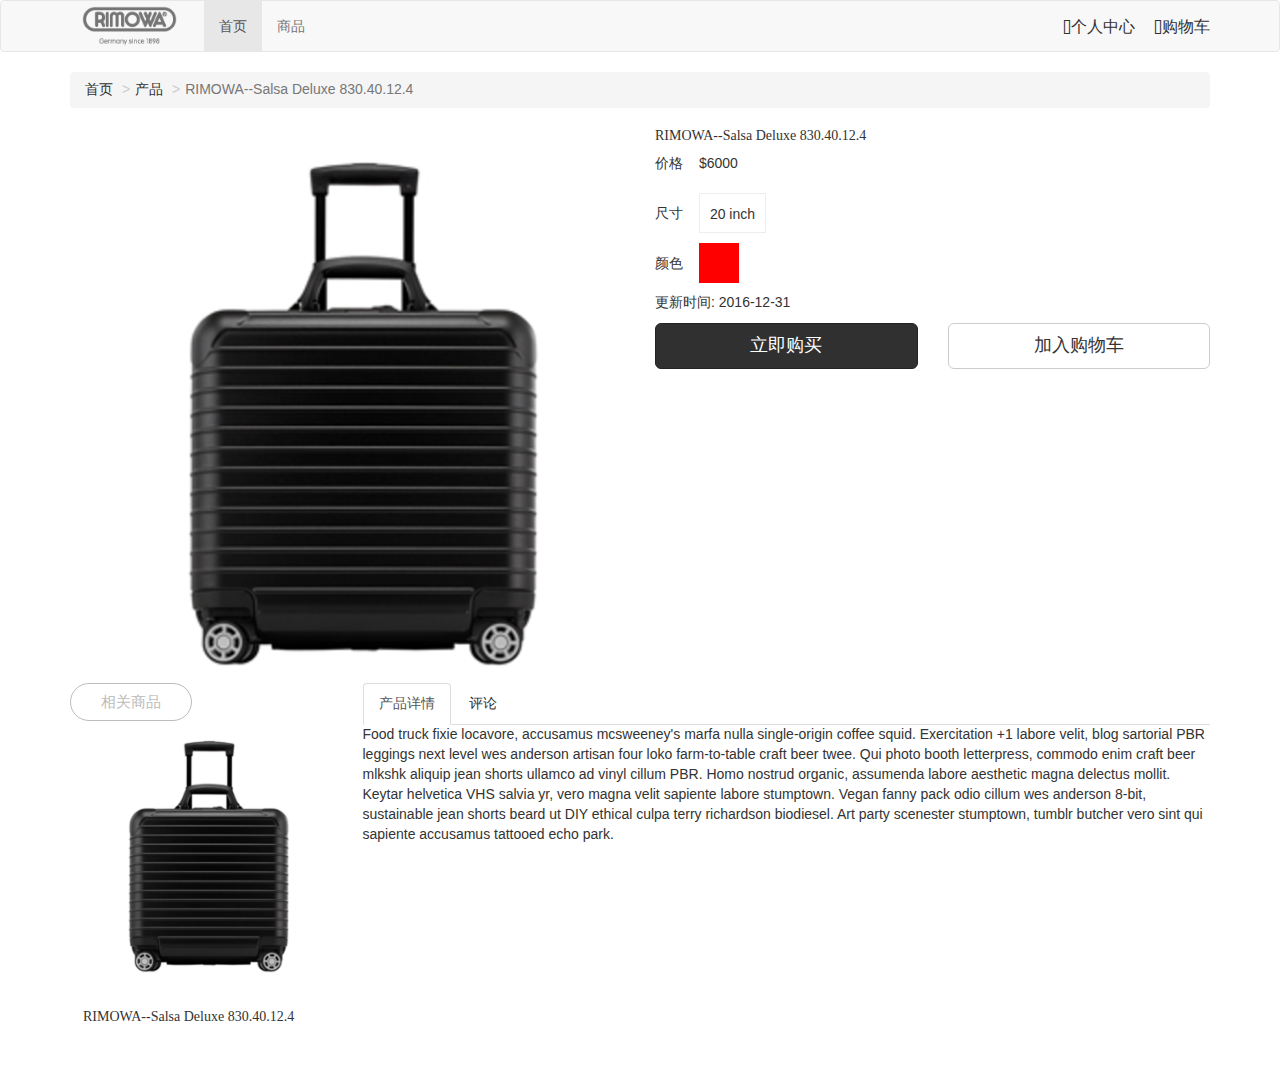
==== detail.html @ 38359c4f "1" ====
<!DOCTYPE html>
<html>
<head>
	<title></title>
	<link rel="stylesheet" type="text/css" href="css/style.css">
	<script src="javascripts/jquery-2.2.3.min.js"></script>
	<script type="text/javascript" src="javascripts/bootstrap.js"></script>
	<meta name="viewport" content="width=device-width, initial-scale=1, maximum-scale=1, user-scalable=no">
	<meta charset="utf-8">	
</head>
<body class="detail">
<nav class="navbar navbar-default" role="navigation">
  <div class="container">
    <!-- Brand and toggle get grouped for better mobile display -->
    <div class="navbar-header">
      <button type="button" class="navbar-toggle collapsed" data-toggle="collapse" data-target="#bs-example-navbar-collapse-1">
        <span class="sr-only">Toggle navigation</span>
        <span class="icon-bar"></span>
        <span class="icon-bar"></span>
        <span class="icon-bar"></span>
      </button>
      	<a class="navbar-brand" href="#">
      		<span class="navbar-brand-logo-box"></span>
		</a>
    </div>

    <!-- Collect the nav links, forms, and other content for toggling -->
    <div class="collapse navbar-collapse" id="bs-example-navbar-collapse-1">
      <ul class="nav navbar-nav">
        <li class="active"><a href="index.html">首页</a></li>
        <li><a href="list.html">商品</a></li>
<!--         <li class="dropdown">
          <a href="#" class="dropdown-toggle" data-toggle="dropdown">Dropdown <span class="caret"></span></a>
          <ul class="dropdown-menu" role="menu">
            <li><a href="#">Action</a></li>
            <li><a href="#">Another action</a></li>
            <li><a href="#">Something else here</a></li>
            <li class="divider"></li>
            <li><a href="#">Separated link</a></li>
            <li class="divider"></li>
            <li><a href="#">One more separated link</a></li>
          </ul>
        </li> -->
      </ul>
<!--       <form class="navbar-form navbar-left" role="search">
        <div class="form-group">
          <input type="text" class="form-control" placeholder="Search">
        </div>
        <button type="submit" class="btn btn-default">Submit</button>
      </form> -->
      <div  class="navbar-right">
		<a><span class="glyphicon glyphicon-user"></span><span>个人中心</span></a>  
		<a><span class="glyphicon glyphicon-shopping-cart"></span><span>购物车</span></a>    	
      </div>
    </div><!-- /.navbar-collapse -->
  </div><!-- /.container-fluid -->
</nav>

<!-- main  -->
<div class="container">
	<ol class="breadcrumb">
	  <li><a href="#">首页</a></li>
	  <li><a href="#">产品</a></li>
	  <li class="active">RIMOWA--Salsa Deluxe 830.40.12.4</li>
	</ol>

	<div class="row">
		<div class="col-md-6">
			<div class="image-group">
				<img src="images/detail_1.jpg">	
			</div>
		</div>
		<div class="col-md-6 detail-cont">
			<div>
				<h2 class="pro-name">RIMOWA--Salsa Deluxe 830.40.12.4</h2>
				<div >
					<ul>
						<li class="attr attr-price">
							<span>价格</span>
							<span>$6000</span>
						</li>
						<li class=" attr attr-size"><span>尺寸</span>
							<span>20 inch</span>
<!-- 							<ul>
								<li><span>20 inch</span></li>
							</ul> -->
						</li>
						<li class="attr attr-color"><span>颜色</span>
							<span class="red"></span>
<!-- 							<ul>
								<li class="attr-color-red"><span></span></li>
							</ul> -->
						</li>
					</ul>
					<p>更新时间: 2016-12-31</p>
					<div class="row">
						<div class="col-md-6">
							<button class="btn btn-primary btn-block btn-lg">立即购买</button>
						</div>

						<div class="col-md-6">
							<button class="btn btn-default  btn-block btn-lg ">加入购物车</button>
						</div>
						
						
					</div>
				</div>
			</div>
			<!-- related products list -->
<!-- 			<h2>相关商品</h2>
			<div class="related-pro row">
				<div class="col-md-4">
					<div class="thumbnail">
						<img src="images/pro.png">
						<div class="caption">
							<h3>RIMOWA--Salsa Deluxe 830.40.12.4</h3>	
						</div>
					</div>					
				</div>
				<div class="col-md-4">
					<div class="thumbnail">
						<img src="images/pro.png">
						<div class="caption">
							<h3>RIMOWA--Salsa Deluxe 830.40.12.4</h3>	
						</div>
					</div>					
				</div>
				<div class="col-md-4">
					<div class="thumbnail">
						<img src="images/pro.png">
						<div class="caption">
							<h3>RIMOWA--Salsa Deluxe 830.40.12.4</h3>	
						</div>
					</div>					
				</div>								
			</div> -->
		</div>
	</div>

	<!-- product description -->
	<div class="row">
		<div class="col-md-3 related-pro">
			<h2 class="title">相关商品</h2>
			<ul>
				<li>
					<div class="thumbnail">
						<img src="images/pro.png">
						<div class="caption">
							<h3>RIMOWA--Salsa Deluxe 830.40.12.4</h3>	
						</div>
					</div>					
				</li>
			</ul>
		</div>
		<div class="col-md-9">
<div class="bs-example bs-example-tabs">
    <ul id="myTab" class="nav nav-tabs" role="tablist">
      <li role="presentation" class="active"><a href="#home" id="home-tab" role="tab" data-toggle="tab" aria-controls="home" aria-expanded="false">产品详情</a></li>
      <li role="presentation" ><a href="#profile" role="tab" id="profile-tab" data-toggle="tab" aria-controls="profile" aria-expanded="true">评论</a></li>
    </ul>
    <div id="myTabContent" class="tab-content">
      <div role="tabpanel" class="tab-pane fade" id="home" aria-labelledby="home-tab">
        <p>Raw denim you probably haven't heard of them jean shorts Austin. Nesciunt tofu stumptown aliqua, retro synth master cleanse. Mustache cliche tempor, williamsburg carles vegan helvetica. Reprehenderit butcher retro keffiyeh dreamcatcher synth. Cosby sweater eu banh mi, qui irure terry richardson ex squid. Aliquip placeat salvia cillum iphone. Seitan aliquip quis cardigan american apparel, butcher voluptate nisi qui.</p>
      </div>
      <div role="tabpanel" class="tab-pane fade active in" id="profile" aria-labelledby="profile-tab">
        <p>Food truck fixie locavore, accusamus mcsweeney's marfa nulla single-origin coffee squid. Exercitation +1 labore velit, blog sartorial PBR leggings next level wes anderson artisan four loko farm-to-table craft beer twee. Qui photo booth letterpress, commodo enim craft beer mlkshk aliquip jean shorts ullamco ad vinyl cillum PBR. Homo nostrud organic, assumenda labore aesthetic magna delectus mollit. Keytar helvetica VHS salvia yr, vero magna velit sapiente labore stumptown. Vegan fanny pack odio cillum wes anderson 8-bit, sustainable jean shorts beard ut DIY ethical culpa terry richardson biodiesel. Art party scenester stumptown, tumblr butcher vero sint qui sapiente accusamus tattooed echo park.</p>
      </div>
      <div role="tabpanel" class="tab-pane fade" id="dropdown1" aria-labelledby="dropdown1-tab">
        <p>Etsy mixtape wayfarers, ethical wes anderson tofu before they sold out mcsweeney's organic lomo retro fanny pack lo-fi farm-to-table readymade. Messenger bag gentrify pitchfork tattooed craft beer, iphone skateboard locavore carles etsy salvia banksy hoodie helvetica. DIY synth PBR banksy irony. Leggings gentrify squid 8-bit cred pitchfork. Williamsburg banh mi whatever gluten-free, carles pitchfork biodiesel fixie etsy retro mlkshk vice blog. Scenester cred you probably haven't heard of them, vinyl craft beer blog stumptown. Pitchfork sustainable tofu synth chambray yr.</p>
      </div>
    </div>
  </div>			
		</div>
	</div>
</div>


</body>
</html>
---- css/style.css ----
﻿.navbar a{font-size:14px}.navbar a.navbar-brand{padding:0 15px;position:relative}.navbar a.navbar-brand .navbar-brand-logo-box{background:url(../images/rimowa-logo.png) no-repeat center center;display:block;width:119px;height:50px;background-size:80%}.navbar .navbar-right{height:50px;position:relative}.navbar .navbar-right a{display:inline-block;line-height:50px;margin-left:15px}.navbar .navbar-right span{font-size:16px;vertical-align:middle}.footer{border-top:1px solid #f6f6f6;padding:15px 0}.footer .container .col-md-4 img{margin-bottom:10px}.footer .container .col-md-4 p{margin-bottom:0px;color:#bcbcbc;font-size:12px}.footer .container .col-md-4:nth-child(2){text-align:center}.footer .container .col-md-4:last-child{text-align:right}.footer .container .col-md-4:last-child p{margin-bottom:5px}.list .main-cont .thumbnail .caption a{color:#bcbcbc}.left-side .sub-cat-list{border-right:1px solid #eee;margin:0;padding:0;list-style:none}.left-side .sub-cat-list h2{font-size:14px;color:#303030}.left-side .sub-cat-list a{font-size:12px;color:#bcbcbc}.left-side .sub-cat-list li ul{list-style:none;padding:0 0 0 20px;margin:0}.left-side .sub-cat-list li ul li{padding:5px 0;font-family:'century gothic'}.detail .detail-cont .pro-name{margin:0;font-size:14px;font-family:'century gothic'}.detail .detail-cont ul{list-style:none;margin:0;padding:0}.detail .detail-cont ul .attr{margin-bottom:10px}.detail .detail-cont ul .attr ul{list-style:none;padding:0;margin:0}.detail .detail-cont ul .attr ul li{display:inline-block;width:40px}.detail .detail-cont ul .attr ul li span{display:inline-block;width:40px;height:40px;box-sizing:border-box;border:1px solid #eee}.detail .detail-cont ul .attr ul li.attr-color-red span{background:red}.detail .detail-cont ul .attr ul li.attr-color-black span{background:black}.detail .detail-cont ul .attr span{display:inline-block;height:40px;line-height:40px;vertical-align:middle}.detail .detail-cont ul .attr span:nth-child(2){height:40px;line-height:40px}.detail .detail-cont ul .attr.attr-color span{width:40px}.detail .detail-cont ul .attr.attr-color .red{background:red}.detail .detail-cont ul .attr.attr-color li{height:40px}.detail .detail-cont ul .attr.attr-size span{width:40px}.detail .detail-cont ul .attr.attr-size span:nth-child(2){border:1px solid #eee;width:auto;padding:0 10px}.detail .detail-cont ul .attr.attr-price span:first-child{width:40px}.detail .image-group img{width:100%}.detail .related-pro ul{list-style:none;margin:0;padding:0}.title{margin:0;display:inline-block;border:1px solid #bcbcbc;border-radius:50px;font-size:15px;padding:10px 30px;color:#bcbcbc}.thumbnail .caption{color:#bcbcbc}.thumbnail .caption h3{font-family:'century gothic';font-size:14px;text-overflow:ellipsis;overflow:hidden;white-space:nowrap;font-weight:200}/*! normalize.css v3.0.2 | MIT License | git.io/normalize */html{font-family:sans-serif;-ms-text-size-adjust:100%;-webkit-text-size-adjust:100%}body{margin:0}article,aside,details,figcaption,figure,footer,header,hgroup,main,menu,nav,section,summary{display:block}audio,canvas,progress,video{display:inline-block;vertical-align:baseline}audio:not([controls]){display:none;height:0}[hidden],template{display:none}a{background-color:transparent}a:active,a:hover{outline:0}abbr[title]{border-bottom:1px dotted}b,strong{font-weight:bold}dfn{font-style:italic}h1{font-size:2em;margin:0.67em 0}mark{background:#ff0;color:#000}small{font-size:80%}sub,sup{font-size:75%;line-height:0;position:relative;vertical-align:baseline}sup{top:-0.5em}sub{bottom:-0.25em}img{border:0}svg:not(:root){overflow:hidden}figure{margin:1em 40px}hr{-moz-box-sizing:content-box;box-sizing:content-box;height:0}pre{overflow:auto}code,kbd,pre,samp{font-family:monospace, monospace;font-size:1em}button,input,optgroup,select,textarea{color:inherit;font:inherit;margin:0}button{overflow:visible}button,select{text-transform:none}button,html input[type="button"],input[type="reset"],input[type="submit"]{-webkit-appearance:button;cursor:pointer}button[disabled],html input[disabled]{cursor:default}button::-moz-focus-inner,input::-moz-focus-inner{border:0;padding:0}input{line-height:normal}input[type="checkbox"],input[type="radio"]{box-sizing:border-box;padding:0}input[type="number"]::-webkit-inner-spin-button,input[type="number"]::-webkit-outer-spin-button{height:auto}input[type="search"]{-webkit-appearance:textfield;-moz-box-sizing:content-box;-webkit-box-sizing:content-box;box-sizing:content-box}input[type="search"]::-webkit-search-cancel-button,input[type="search"]::-webkit-search-decoration{-webkit-appearance:none}fieldset{border:1px solid #c0c0c0;margin:0 2px;padding:0.35em 0.625em 0.75em}legend{border:0;padding:0}textarea{overflow:auto}optgroup{font-weight:bold}table{border-collapse:collapse;border-spacing:0}td,th{padding:0}/*! Source: https://github.com/h5bp/html5-boilerplate/blob/master/src/css/main.css */@media print{*,*:before,*:after{background:transparent !important;color:#000 !important;box-shadow:none !important;text-shadow:none !important}a,a:visited{text-decoration:underline}a[href]:after{content:" (" attr(href) ")"}abbr[title]:after{content:" (" attr(title) ")"}a[href^="#"]:after,a[href^="javascript:"]:after{content:""}pre,blockquote{border:1px solid #999;page-break-inside:avoid}thead{display:table-header-group}tr,img{page-break-inside:avoid}img{max-width:100% !important}p,h2,h3{orphans:3;widows:3}h2,h3{page-break-after:avoid}select{background:#fff !important}.navbar{display:none}.btn>.caret,.dropup>.btn>.caret{border-top-color:#000 !important}.label{border:1px solid #000}.table{border-collapse:collapse !important}.table td,.table th{background-color:#fff !important}.table-bordered th,.table-bordered td{border:1px solid #ddd !important}}@font-face{font-family:'Glyphicons Halflings';src:url("../fonts/fontawesome-webfont.eot");src:url("../fonts/fontawesome-webfont.eot?#iefix") format("embedded-opentype"),url("../fonts/fontawesome-webfont.woff") format("woff"),url("../fonts/fontawesome-webfont.ttf") format("truetype"),url("../fonts/fontawesome-webfont.svg#fontawesome-webfont") format("svg")}.glyphicon{position:relative;top:1px;display:inline-block;font-family:'Glyphicons Halflings';font-style:normal;font-weight:normal;line-height:1;-webkit-font-smoothing:antialiased;-moz-osx-font-smoothing:grayscale}.glyphicon-asterisk:before{content:"\2a"}.glyphicon-plus:before{content:"\2b"}.glyphicon-euro:before,.glyphicon-eur:before{content:"\20ac"}.glyphicon-minus:before{content:"\2212"}.glyphicon-cloud:before{content:"\2601"}.glyphicon-envelope:before{content:"\2709"}.glyphicon-pencil:before{content:"\270f"}.glyphicon-glass:before{content:"\e001"}.glyphicon-music:before{content:"\e002"}.glyphicon-search:before{content:"\e003"}.glyphicon-heart:before{content:"\e005"}.glyphicon-star:before{content:"\e006"}.glyphicon-star-empty:before{content:"\e007"}.glyphicon-user:before{content:"\e008"}.glyphicon-film:before{content:"\e009"}.glyphicon-th-large:before{content:"\e010"}.glyphicon-th:before{content:"\e011"}.glyphicon-th-list:before{content:"\e012"}.glyphicon-ok:before{content:"\e013"}.glyphicon-remove:before{content:"\e014"}.glyphicon-zoom-in:before{content:"\e015"}.glyphicon-zoom-out:before{content:"\e016"}.glyphicon-off:before{content:"\e017"}.glyphicon-signal:before{content:"\e018"}.glyphicon-cog:before{content:"\e019"}.glyphicon-trash:before{content:"\e020"}.glyphicon-home:before{content:"\e021"}.glyphicon-file:before{content:"\e022"}.glyphicon-time:before{content:"\e023"}.glyphicon-road:before{content:"\e024"}.glyphicon-download-alt:before{content:"\e025"}.glyphicon-download:before{content:"\e026"}.glyphicon-upload:before{content:"\e027"}.glyphicon-inbox:before{content:"\e028"}.glyphicon-play-circle:before{content:"\e029"}.glyphicon-repeat:before{content:"\e030"}.glyphicon-refresh:before{content:"\e031"}.glyphicon-list-alt:before{content:"\e032"}.glyphicon-lock:before{content:"\e033"}.glyphicon-flag:before{content:"\e034"}.glyphicon-headphones:before{content:"\e035"}.glyphicon-volume-off:before{content:"\e036"}.glyphicon-volume-down:before{content:"\e037"}.glyphicon-volume-up:before{content:"\e038"}.glyphicon-qrcode:before{content:"\e039"}.glyphicon-barcode:before{content:"\e040"}.glyphicon-tag:before{content:"\e041"}.glyphicon-tags:before{content:"\e042"}.glyphicon-book:before{content:"\e043"}.glyphicon-bookmark:before{content:"\e044"}.glyphicon-print:before{content:"\e045"}.glyphicon-camera:before{content:"\e046"}.glyphicon-font:before{content:"\e047"}.glyphicon-bold:before{content:"\e048"}.glyphicon-italic:before{content:"\e049"}.glyphicon-text-height:before{content:"\e050"}.glyphicon-text-width:before{content:"\e051"}.glyphicon-align-left:before{content:"\e052"}.glyphicon-align-center:before{content:"\e053"}.glyphicon-align-right:before{content:"\e054"}.glyphicon-align-justify:before{content:"\e055"}.glyphicon-list:before{content:"\e056"}.glyphicon-indent-left:before{content:"\e057"}.glyphicon-indent-right:before{content:"\e058"}.glyphicon-facetime-video:before{content:"\e059"}.glyphicon-picture:before{content:"\e060"}.glyphicon-map-marker:before{content:"\e062"}.glyphicon-adjust:before{content:"\e063"}.glyphicon-tint:before{content:"\e064"}.glyphicon-edit:before{content:"\e065"}.glyphicon-share:before{content:"\e066"}.glyphicon-check:before{content:"\e067"}.glyphicon-move:before{content:"\e068"}.glyphicon-step-backward:before{content:"\e069"}.glyphicon-fast-backward:before{content:"\e070"}.glyphicon-backward:before{content:"\e071"}.glyphicon-play:before{content:"\e072"}.glyphicon-pause:before{content:"\e073"}.glyphicon-stop:before{content:"\e074"}.glyphicon-forward:before{content:"\e075"}.glyphicon-fast-forward:before{content:"\e076"}.glyphicon-step-forward:before{content:"\e077"}.glyphicon-eject:before{content:"\e078"}.glyphicon-chevron-left:before{content:"\e079"}.glyphicon-chevron-right:before{content:"\e080"}.glyphicon-plus-sign:before{content:"\e081"}.glyphicon-minus-sign:before{content:"\e082"}.glyphicon-remove-sign:before{content:"\e083"}.glyphicon-ok-sign:before{content:"\e084"}.glyphicon-question-sign:before{content:"\e085"}.glyphicon-info-sign:before{content:"\e086"}.glyphicon-screenshot:before{content:"\e087"}.glyphicon-remove-circle:before{content:"\e088"}.glyphicon-ok-circle:before{content:"\e089"}.glyphicon-ban-circle:before{content:"\e090"}.glyphicon-arrow-left:before{content:"\e091"}.glyphicon-arrow-right:before{content:"\e092"}.glyphicon-arrow-up:before{content:"\e093"}.glyphicon-arrow-down:before{content:"\e094"}.glyphicon-share-alt:before{content:"\e095"}.glyphicon-resize-full:before{content:"\e096"}.glyphicon-resize-small:before{content:"\e097"}.glyphicon-exclamation-sign:before{content:"\e101"}.glyphicon-gift:before{content:"\e102"}.glyphicon-leaf:before{content:"\e103"}.glyphicon-fire:before{content:"\e104"}.glyphicon-eye-open:before{content:"\e105"}.glyphicon-eye-close:before{content:"\e106"}.glyphicon-warning-sign:before{content:"\e107"}.glyphicon-plane:before{content:"\e108"}.glyphicon-calendar:before{content:"\e109"}.glyphicon-random:before{content:"\e110"}.glyphicon-comment:before{content:"\e111"}.glyphicon-magnet:before{content:"\e112"}.glyphicon-chevron-up:before{content:"\e113"}.glyphicon-chevron-down:before{content:"\e114"}.glyphicon-retweet:before{content:"\e115"}.glyphicon-shopping-cart:before{content:"\e116"}.glyphicon-folder-close:before{content:"\e117"}.glyphicon-folder-open:before{content:"\e118"}.glyphicon-resize-vertical:before{content:"\e119"}.glyphicon-resize-horizontal:before{content:"\e120"}.glyphicon-hdd:before{content:"\e121"}.glyphicon-bullhorn:before{content:"\e122"}.glyphicon-bell:before{content:"\e123"}.glyphicon-certificate:before{content:"\e124"}.glyphicon-thumbs-up:before{content:"\e125"}.glyphicon-thumbs-down:before{content:"\e126"}.glyphicon-hand-right:before{content:"\e127"}.glyphicon-hand-left:before{content:"\e128"}.glyphicon-hand-up:before{content:"\e129"}.glyphicon-hand-down:before{content:"\e130"}.glyphicon-circle-arrow-right:before{content:"\e131"}.glyphicon-circle-arrow-left:before{content:"\e132"}.glyphicon-circle-arrow-up:before{content:"\e133"}.glyphicon-circle-arrow-down:before{content:"\e134"}.glyphicon-globe:before{content:"\e135"}.glyphicon-wrench:before{content:"\e136"}.glyphicon-tasks:before{content:"\e137"}.glyphicon-filter:before{content:"\e138"}.glyphicon-briefcase:before{content:"\e139"}.glyphicon-fullscreen:before{content:"\e140"}.glyphicon-dashboard:before{content:"\e141"}.glyphicon-paperclip:before{content:"\e142"}.glyphicon-heart-empty:before{content:"\e143"}.glyphicon-link:before{content:"\e144"}.glyphicon-phone:before{content:"\e145"}.glyphicon-pushpin:before{content:"\e146"}.glyphicon-usd:before{content:"\e148"}.glyphicon-gbp:before{content:"\e149"}.glyphicon-sort:before{content:"\e150"}.glyphicon-sort-by-alphabet:before{content:"\e151"}.glyphicon-sort-by-alphabet-alt:before{content:"\e152"}.glyphicon-sort-by-order:before{content:"\e153"}.glyphicon-sort-by-order-alt:before{content:"\e154"}.glyphicon-sort-by-attributes:before{content:"\e155"}.glyphicon-sort-by-attributes-alt:before{content:"\e156"}.glyphicon-unchecked:before{content:"\e157"}.glyphicon-expand:before{content:"\e158"}.glyphicon-collapse-down:before{content:"\e159"}.glyphicon-collapse-up:before{content:"\e160"}.glyphicon-log-in:before{content:"\e161"}.glyphicon-flash:before{content:"\e162"}.glyphicon-log-out:before{content:"\e163"}.glyphicon-new-window:before{content:"\e164"}.glyphicon-record:before{content:"\e165"}.glyphicon-save:before{content:"\e166"}.glyphicon-open:before{content:"\e167"}.glyphicon-saved:before{content:"\e168"}.glyphicon-import:before{content:"\e169"}.glyphicon-export:before{content:"\e170"}.glyphicon-send:before{content:"\e171"}.glyphicon-floppy-disk:before{content:"\e172"}.glyphicon-floppy-saved:before{content:"\e173"}.glyphicon-floppy-remove:before{content:"\e174"}.glyphicon-floppy-save:before{content:"\e175"}.glyphicon-floppy-open:before{content:"\e176"}.glyphicon-credit-card:before{content:"\e177"}.glyphicon-transfer:before{content:"\e178"}.glyphicon-cutlery:before{content:"\e179"}.glyphicon-header:before{content:"\e180"}.glyphicon-compressed:before{content:"\e181"}.glyphicon-earphone:before{content:"\e182"}.glyphicon-phone-alt:before{content:"\e183"}.glyphicon-tower:before{content:"\e184"}.glyphicon-stats:before{content:"\e185"}.glyphicon-sd-video:before{content:"\e186"}.glyphicon-hd-video:before{content:"\e187"}.glyphicon-subtitles:before{content:"\e188"}.glyphicon-sound-stereo:before{content:"\e189"}.glyphicon-sound-dolby:before{content:"\e190"}.glyphicon-sound-5-1:before{content:"\e191"}.glyphicon-sound-6-1:before{content:"\e192"}.glyphicon-sound-7-1:before{content:"\e193"}.glyphicon-copyright-mark:before{content:"\e194"}.glyphicon-registration-mark:before{content:"\e195"}.glyphicon-cloud-download:before{content:"\e197"}.glyphicon-cloud-upload:before{content:"\e198"}.glyphicon-tree-conifer:before{content:"\e199"}.glyphicon-tree-deciduous:before{content:"\e200"}*{-webkit-box-sizing:border-box;-moz-box-sizing:border-box;box-sizing:border-box}*:before,*:after{-webkit-box-sizing:border-box;-moz-box-sizing:border-box;box-sizing:border-box}html{font-size:10px;-webkit-tap-highlight-color:transparent}body{font-family:"黑体","Helvetica Neue",Helvetica,Arial,sans-serif;font-size:14px;line-height:1.42857;color:#333;background-color:#fff}input,button,select,textarea{font-family:inherit;font-size:inherit;line-height:inherit}a{color:#303030;text-decoration:none}a:hover,a:focus{color:#0a0a0a;text-decoration:underline}a:focus{outline:thin dotted;outline:5px auto -webkit-focus-ring-color;outline-offset:-2px}figure{margin:0}img{vertical-align:middle}.img-responsive{display:block;max-width:100%;height:auto}.img-rounded{border-radius:6px}.img-thumbnail{padding:4px;line-height:1.42857;background-color:#fff;border:1px solid #ddd;border-radius:4px;-webkit-transition:all 0.2s ease-in-out;-o-transition:all 0.2s ease-in-out;transition:all 0.2s ease-in-out;display:inline-block;max-width:100%;height:auto}.img-circle{border-radius:50%}hr{margin-top:20px;margin-bottom:20px;border:0;border-top:1px solid #eee}.sr-only{position:absolute;width:1px;height:1px;margin:-1px;padding:0;overflow:hidden;clip:rect(0, 0, 0, 0);border:0}.sr-only-focusable:active,.sr-only-focusable:focus{position:static;width:auto;height:auto;margin:0;overflow:visible;clip:auto}h1,h2,h3,h4,h5,h6,.h1,.h2,.h3,.h4,.h5,.h6{font-family:inherit;font-weight:500;line-height:1.1;color:inherit}h1 small,h1 .small,h2 small,h2 .small,h3 small,h3 .small,h4 small,h4 .small,h5 small,h5 .small,h6 small,h6 .small,.h1 small,.h1 .small,.h2 small,.h2 .small,.h3 small,.h3 .small,.h4 small,.h4 .small,.h5 small,.h5 .small,.h6 small,.h6 .small{font-weight:normal;line-height:1;color:#777}h1,.h1,h2,.h2,h3,.h3{margin-top:20px;margin-bottom:10px}h1 small,h1 .small,.h1 small,.h1 .small,h2 small,h2 .small,.h2 small,.h2 .small,h3 small,h3 .small,.h3 small,.h3 .small{font-size:65%}h4,.h4,h5,.h5,h6,.h6{margin-top:10px;margin-bottom:10px}h4 small,h4 .small,.h4 small,.h4 .small,h5 small,h5 .small,.h5 small,.h5 .small,h6 small,h6 .small,.h6 small,.h6 .small{font-size:75%}h1,.h1{font-size:36px}h2,.h2{font-size:30px}h3,.h3{font-size:24px}h4,.h4{font-size:18px}h5,.h5{font-size:14px}h6,.h6{font-size:12px}p{margin:0 0 10px}.lead{margin-bottom:20px;font-size:16px;font-weight:300;line-height:1.4}@media (min-width: 768px){.lead{font-size:21px}}small,.small{font-size:85%}mark,.mark{background-color:#fcf8e3;padding:.2em}.text-left{text-align:left}.text-right{text-align:right}.text-center{text-align:center}.text-justify{text-align:justify}.text-nowrap{white-space:nowrap}.text-lowercase{text-transform:lowercase}.text-uppercase{text-transform:uppercase}.text-capitalize{text-transform:capitalize}.text-muted{color:#777}.text-primary{color:#303030}a.text-primary:hover{color:#171717}.text-success{color:#3c763d}a.text-success:hover{color:#2b542c}.text-info{color:#31708f}a.text-info:hover{color:#245269}.text-warning{color:#8a6d3b}a.text-warning:hover{color:#66512c}.text-danger{color:#a94442}a.text-danger:hover{color:#843534}.bg-primary{color:#fff}.bg-primary{background-color:#303030}a.bg-primary:hover{background-color:#171717}.bg-success{background-color:#dff0d8}a.bg-success:hover{background-color:#c1e2b3}.bg-info{background-color:#d9edf7}a.bg-info:hover{background-color:#afd9ee}.bg-warning{background-color:#fcf8e3}a.bg-warning:hover{background-color:#f7ecb5}.bg-danger{background-color:#f2dede}a.bg-danger:hover{background-color:#e4b9b9}.page-header{padding-bottom:9px;margin:40px 0 20px;border-bottom:1px solid #eee}ul,ol{margin-top:0;margin-bottom:10px}ul ul,ul ol,ol ul,ol ol{margin-bottom:0}.list-unstyled{padding-left:0;list-style:none}.list-inline{padding-left:0;list-style:none;margin-left:-5px}.list-inline>li{display:inline-block;padding-left:5px;padding-right:5px}dl{margin-top:0;margin-bottom:20px}dt,dd{line-height:1.42857}dt{font-weight:bold}dd{margin-left:0}.dl-horizontal dd:before,.dl-horizontal dd:after{content:" ";display:table}.dl-horizontal dd:after{clear:both}@media (min-width: 768px){.dl-horizontal dt{float:left;width:160px;clear:left;text-align:right;overflow:hidden;text-overflow:ellipsis;white-space:nowrap}.dl-horizontal dd{margin-left:180px}}abbr[title],abbr[data-original-title]{cursor:help;border-bottom:1px dotted #777}.initialism{font-size:90%;text-transform:uppercase}blockquote{padding:10px 20px;margin:0 0 20px;font-size:17.5px;border-left:5px solid #eee}blockquote p:last-child,blockquote ul:last-child,blockquote ol:last-child{margin-bottom:0}blockquote footer,blockquote small,blockquote .small{display:block;font-size:80%;line-height:1.42857;color:#777}blockquote footer:before,blockquote small:before,blockquote .small:before{content:'\2014 \00A0'}.blockquote-reverse,blockquote.pull-right{padding-right:15px;padding-left:0;border-right:5px solid #eee;border-left:0;text-align:right}.blockquote-reverse footer:before,.blockquote-reverse small:before,.blockquote-reverse .small:before,blockquote.pull-right footer:before,blockquote.pull-right small:before,blockquote.pull-right .small:before{content:''}.blockquote-reverse footer:after,.blockquote-reverse small:after,.blockquote-reverse .small:after,blockquote.pull-right footer:after,blockquote.pull-right small:after,blockquote.pull-right .small:after{content:'\00A0 \2014'}address{margin-bottom:20px;font-style:normal;line-height:1.42857}code,kbd,pre,samp{font-family:Menlo,Monaco,Consolas,"Courier New",monospace}code{padding:2px 4px;font-size:90%;color:#c7254e;background-color:#f9f2f4;border-radius:4px}kbd{padding:2px 4px;font-size:90%;color:#fff;background-color:#333;border-radius:3px;box-shadow:inset 0 -1px 0 rgba(0,0,0,0.25)}kbd kbd{padding:0;font-size:100%;font-weight:bold;box-shadow:none}pre{display:block;padding:9.5px;margin:0 0 10px;font-size:13px;line-height:1.42857;word-break:break-all;word-wrap:break-word;color:#333;background-color:#f5f5f5;border:1px solid #ccc;border-radius:4px}pre code{padding:0;font-size:inherit;color:inherit;white-space:pre-wrap;background-color:transparent;border-radius:0}.pre-scrollable{max-height:340px;overflow-y:scroll}.container{margin-right:auto;margin-left:auto;padding-left:15px;padding-right:15px}.container:before,.container:after{content:" ";display:table}.container:after{clear:both}@media (min-width: 768px){.container{width:750px}}@media (min-width: 992px){.container{width:970px}}@media (min-width: 1200px){.container{width:1170px}}.container-fluid{margin-right:auto;margin-left:auto;padding-left:15px;padding-right:15px}.container-fluid:before,.container-fluid:after{content:" ";display:table}.container-fluid:after{clear:both}.row{margin-left:-15px;margin-right:-15px}.row:before,.row:after{content:" ";display:table}.row:after{clear:both}.col-xs-1,.col-sm-1,.col-md-1,.col-lg-1,.col-xs-2,.col-sm-2,.col-md-2,.col-lg-2,.col-xs-3,.col-sm-3,.col-md-3,.col-lg-3,.col-xs-4,.col-sm-4,.col-md-4,.col-lg-4,.col-xs-5,.col-sm-5,.col-md-5,.col-lg-5,.col-xs-6,.col-sm-6,.col-md-6,.col-lg-6,.col-xs-7,.col-sm-7,.col-md-7,.col-lg-7,.col-xs-8,.col-sm-8,.col-md-8,.col-lg-8,.col-xs-9,.col-sm-9,.col-md-9,.col-lg-9,.col-xs-10,.col-sm-10,.col-md-10,.col-lg-10,.col-xs-11,.col-sm-11,.col-md-11,.col-lg-11,.col-xs-12,.col-sm-12,.col-md-12,.col-lg-12{position:relative;min-height:1px;padding-left:15px;padding-right:15px}.col-xs-1,.col-xs-2,.col-xs-3,.col-xs-4,.col-xs-5,.col-xs-6,.col-xs-7,.col-xs-8,.col-xs-9,.col-xs-10,.col-xs-11,.col-xs-12{float:left}.col-xs-1{width:8.33333%}.col-xs-2{width:16.66667%}.col-xs-3{width:25%}.col-xs-4{width:33.33333%}.col-xs-5{width:41.66667%}.col-xs-6{width:50%}.col-xs-7{width:58.33333%}.col-xs-8{width:66.66667%}.col-xs-9{width:75%}.col-xs-10{width:83.33333%}.col-xs-11{width:91.66667%}.col-xs-12{width:100%}.col-xs-pull-0{right:auto}.col-xs-pull-1{right:8.33333%}.col-xs-pull-2{right:16.66667%}.col-xs-pull-3{right:25%}.col-xs-pull-4{right:33.33333%}.col-xs-pull-5{right:41.66667%}.col-xs-pull-6{right:50%}.col-xs-pull-7{right:58.33333%}.col-xs-pull-8{right:66.66667%}.col-xs-pull-9{right:75%}.col-xs-pull-10{right:83.33333%}.col-xs-pull-11{right:91.66667%}.col-xs-pull-12{right:100%}.col-xs-push-0{left:auto}.col-xs-push-1{left:8.33333%}.col-xs-push-2{left:16.66667%}.col-xs-push-3{left:25%}.col-xs-push-4{left:33.33333%}.col-xs-push-5{left:41.66667%}.col-xs-push-6{left:50%}.col-xs-push-7{left:58.33333%}.col-xs-push-8{left:66.66667%}.col-xs-push-9{left:75%}.col-xs-push-10{left:83.33333%}.col-xs-push-11{left:91.66667%}.col-xs-push-12{left:100%}.col-xs-offset-0{margin-left:0%}.col-xs-offset-1{margin-left:8.33333%}.col-xs-offset-2{margin-left:16.66667%}.col-xs-offset-3{margin-left:25%}.col-xs-offset-4{margin-left:33.33333%}.col-xs-offset-5{margin-left:41.66667%}.col-xs-offset-6{margin-left:50%}.col-xs-offset-7{margin-left:58.33333%}.col-xs-offset-8{margin-left:66.66667%}.col-xs-offset-9{margin-left:75%}.col-xs-offset-10{margin-left:83.33333%}.col-xs-offset-11{margin-left:91.66667%}.col-xs-offset-12{margin-left:100%}@media (min-width: 768px){.col-sm-1,.col-sm-2,.col-sm-3,.col-sm-4,.col-sm-5,.col-sm-6,.col-sm-7,.col-sm-8,.col-sm-9,.col-sm-10,.col-sm-11,.col-sm-12{float:left}.col-sm-1{width:8.33333%}.col-sm-2{width:16.66667%}.col-sm-3{width:25%}.col-sm-4{width:33.33333%}.col-sm-5{width:41.66667%}.col-sm-6{width:50%}.col-sm-7{width:58.33333%}.col-sm-8{width:66.66667%}.col-sm-9{width:75%}.col-sm-10{width:83.33333%}.col-sm-11{width:91.66667%}.col-sm-12{width:100%}.col-sm-pull-0{right:auto}.col-sm-pull-1{right:8.33333%}.col-sm-pull-2{right:16.66667%}.col-sm-pull-3{right:25%}.col-sm-pull-4{right:33.33333%}.col-sm-pull-5{right:41.66667%}.col-sm-pull-6{right:50%}.col-sm-pull-7{right:58.33333%}.col-sm-pull-8{right:66.66667%}.col-sm-pull-9{right:75%}.col-sm-pull-10{right:83.33333%}.col-sm-pull-11{right:91.66667%}.col-sm-pull-12{right:100%}.col-sm-push-0{left:auto}.col-sm-push-1{left:8.33333%}.col-sm-push-2{left:16.66667%}.col-sm-push-3{left:25%}.col-sm-push-4{left:33.33333%}.col-sm-push-5{left:41.66667%}.col-sm-push-6{left:50%}.col-sm-push-7{left:58.33333%}.col-sm-push-8{left:66.66667%}.col-sm-push-9{left:75%}.col-sm-push-10{left:83.33333%}.col-sm-push-11{left:91.66667%}.col-sm-push-12{left:100%}.col-sm-offset-0{margin-left:0%}.col-sm-offset-1{margin-left:8.33333%}.col-sm-offset-2{margin-left:16.66667%}.col-sm-offset-3{margin-left:25%}.col-sm-offset-4{margin-left:33.33333%}.col-sm-offset-5{margin-left:41.66667%}.col-sm-offset-6{margin-left:50%}.col-sm-offset-7{margin-left:58.33333%}.col-sm-offset-8{margin-left:66.66667%}.col-sm-offset-9{margin-left:75%}.col-sm-offset-10{margin-left:83.33333%}.col-sm-offset-11{margin-left:91.66667%}.col-sm-offset-12{margin-left:100%}}@media (min-width: 992px){.col-md-1,.col-md-2,.col-md-3,.col-md-4,.col-md-5,.col-md-6,.col-md-7,.col-md-8,.col-md-9,.col-md-10,.col-md-11,.col-md-12{float:left}.col-md-1{width:8.33333%}.col-md-2{width:16.66667%}.col-md-3{width:25%}.col-md-4{width:33.33333%}.col-md-5{width:41.66667%}.col-md-6{width:50%}.col-md-7{width:58.33333%}.col-md-8{width:66.66667%}.col-md-9{width:75%}.col-md-10{width:83.33333%}.col-md-11{width:91.66667%}.col-md-12{width:100%}.col-md-pull-0{right:auto}.col-md-pull-1{right:8.33333%}.col-md-pull-2{right:16.66667%}.col-md-pull-3{right:25%}.col-md-pull-4{right:33.33333%}.col-md-pull-5{right:41.66667%}.col-md-pull-6{right:50%}.col-md-pull-7{right:58.33333%}.col-md-pull-8{right:66.66667%}.col-md-pull-9{right:75%}.col-md-pull-10{right:83.33333%}.col-md-pull-11{right:91.66667%}.col-md-pull-12{right:100%}.col-md-push-0{left:auto}.col-md-push-1{left:8.33333%}.col-md-push-2{left:16.66667%}.col-md-push-3{left:25%}.col-md-push-4{left:33.33333%}.col-md-push-5{left:41.66667%}.col-md-push-6{left:50%}.col-md-push-7{left:58.33333%}.col-md-push-8{left:66.66667%}.col-md-push-9{left:75%}.col-md-push-10{left:83.33333%}.col-md-push-11{left:91.66667%}.col-md-push-12{left:100%}.col-md-offset-0{margin-left:0%}.col-md-offset-1{margin-left:8.33333%}.col-md-offset-2{margin-left:16.66667%}.col-md-offset-3{margin-left:25%}.col-md-offset-4{margin-left:33.33333%}.col-md-offset-5{margin-left:41.66667%}.col-md-offset-6{margin-left:50%}.col-md-offset-7{margin-left:58.33333%}.col-md-offset-8{margin-left:66.66667%}.col-md-offset-9{margin-left:75%}.col-md-offset-10{margin-left:83.33333%}.col-md-offset-11{margin-left:91.66667%}.col-md-offset-12{margin-left:100%}}@media (min-width: 1200px){.col-lg-1,.col-lg-2,.col-lg-3,.col-lg-4,.col-lg-5,.col-lg-6,.col-lg-7,.col-lg-8,.col-lg-9,.col-lg-10,.col-lg-11,.col-lg-12{float:left}.col-lg-1{width:8.33333%}.col-lg-2{width:16.66667%}.col-lg-3{width:25%}.col-lg-4{width:33.33333%}.col-lg-5{width:41.66667%}.col-lg-6{width:50%}.col-lg-7{width:58.33333%}.col-lg-8{width:66.66667%}.col-lg-9{width:75%}.col-lg-10{width:83.33333%}.col-lg-11{width:91.66667%}.col-lg-12{width:100%}.col-lg-pull-0{right:auto}.col-lg-pull-1{right:8.33333%}.col-lg-pull-2{right:16.66667%}.col-lg-pull-3{right:25%}.col-lg-pull-4{right:33.33333%}.col-lg-pull-5{right:41.66667%}.col-lg-pull-6{right:50%}.col-lg-pull-7{right:58.33333%}.col-lg-pull-8{right:66.66667%}.col-lg-pull-9{right:75%}.col-lg-pull-10{right:83.33333%}.col-lg-pull-11{right:91.66667%}.col-lg-pull-12{right:100%}.col-lg-push-0{left:auto}.col-lg-push-1{left:8.33333%}.col-lg-push-2{left:16.66667%}.col-lg-push-3{left:25%}.col-lg-push-4{left:33.33333%}.col-lg-push-5{left:41.66667%}.col-lg-push-6{left:50%}.col-lg-push-7{left:58.33333%}.col-lg-push-8{left:66.66667%}.col-lg-push-9{left:75%}.col-lg-push-10{left:83.33333%}.col-lg-push-11{left:91.66667%}.col-lg-push-12{left:100%}.col-lg-offset-0{margin-left:0%}.col-lg-offset-1{margin-left:8.33333%}.col-lg-offset-2{margin-left:16.66667%}.col-lg-offset-3{margin-left:25%}.col-lg-offset-4{margin-left:33.33333%}.col-lg-offset-5{margin-left:41.66667%}.col-lg-offset-6{margin-left:50%}.col-lg-offset-7{margin-left:58.33333%}.col-lg-offset-8{margin-left:66.66667%}.col-lg-offset-9{margin-left:75%}.col-lg-offset-10{margin-left:83.33333%}.col-lg-offset-11{margin-left:91.66667%}.col-lg-offset-12{margin-left:100%}}table{background-color:transparent}caption{padding-top:8px;padding-bottom:8px;color:#777;text-align:left}th{text-align:left}.table{width:100%;max-width:100%;margin-bottom:20px}.table>thead>tr>th,.table>thead>tr>td,.table>tbody>tr>th,.table>tbody>tr>td,.table>tfoot>tr>th,.table>tfoot>tr>td{padding:8px;line-height:1.42857;vertical-align:top;border-top:1px solid #ddd}.table>thead>tr>th{vertical-align:bottom;border-bottom:2px solid #ddd}.table>caption+thead>tr:first-child>th,.table>caption+thead>tr:first-child>td,.table>colgroup+thead>tr:first-child>th,.table>colgroup+thead>tr:first-child>td,.table>thead:first-child>tr:first-child>th,.table>thead:first-child>tr:first-child>td{border-top:0}.table>tbody+tbody{border-top:2px solid #ddd}.table .table{background-color:#fff}.table-condensed>thead>tr>th,.table-condensed>thead>tr>td,.table-condensed>tbody>tr>th,.table-condensed>tbody>tr>td,.table-condensed>tfoot>tr>th,.table-condensed>tfoot>tr>td{padding:5px}.table-bordered{border:1px solid #ddd}.table-bordered>thead>tr>th,.table-bordered>thead>tr>td,.table-bordered>tbody>tr>th,.table-bordered>tbody>tr>td,.table-bordered>tfoot>tr>th,.table-bordered>tfoot>tr>td{border:1px solid #ddd}.table-bordered>thead>tr>th,.table-bordered>thead>tr>td{border-bottom-width:2px}.table-striped>tbody>tr:nth-child(odd){background-color:#f9f9f9}.table-hover>tbody>tr:hover{background-color:#f5f5f5}table col[class*="col-"]{position:static;float:none;display:table-column}table td[class*="col-"],table th[class*="col-"]{position:static;float:none;display:table-cell}.table>thead>tr>td.active,.table>thead>tr>th.active,.table>thead>tr.active>td,.table>thead>tr.active>th,.table>tbody>tr>td.active,.table>tbody>tr>th.active,.table>tbody>tr.active>td,.table>tbody>tr.active>th,.table>tfoot>tr>td.active,.table>tfoot>tr>th.active,.table>tfoot>tr.active>td,.table>tfoot>tr.active>th{background-color:#f5f5f5}.table-hover>tbody>tr>td.active:hover,.table-hover>tbody>tr>th.active:hover,.table-hover>tbody>tr.active:hover>td,.table-hover>tbody>tr:hover>.active,.table-hover>tbody>tr.active:hover>th{background-color:#e8e8e8}.table>thead>tr>td.success,.table>thead>tr>th.success,.table>thead>tr.success>td,.table>thead>tr.success>th,.table>tbody>tr>td.success,.table>tbody>tr>th.success,.table>tbody>tr.success>td,.table>tbody>tr.success>th,.table>tfoot>tr>td.success,.table>tfoot>tr>th.success,.table>tfoot>tr.success>td,.table>tfoot>tr.success>th{background-color:#dff0d8}.table-hover>tbody>tr>td.success:hover,.table-hover>tbody>tr>th.success:hover,.table-hover>tbody>tr.success:hover>td,.table-hover>tbody>tr:hover>.success,.table-hover>tbody>tr.success:hover>th{background-color:#d0e9c6}.table>thead>tr>td.info,.table>thead>tr>th.info,.table>thead>tr.info>td,.table>thead>tr.info>th,.table>tbody>tr>td.info,.table>tbody>tr>th.info,.table>tbody>tr.info>td,.table>tbody>tr.info>th,.table>tfoot>tr>td.info,.table>tfoot>tr>th.info,.table>tfoot>tr.info>td,.table>tfoot>tr.info>th{background-color:#d9edf7}.table-hover>tbody>tr>td.info:hover,.table-hover>tbody>tr>th.info:hover,.table-hover>tbody>tr.info:hover>td,.table-hover>tbody>tr:hover>.info,.table-hover>tbody>tr.info:hover>th{background-color:#c4e3f3}.table>thead>tr>td.warning,.table>thead>tr>th.warning,.table>thead>tr.warning>td,.table>thead>tr.warning>th,.table>tbody>tr>td.warning,.table>tbody>tr>th.warning,.table>tbody>tr.warning>td,.table>tbody>tr.warning>th,.table>tfoot>tr>td.warning,.table>tfoot>tr>th.warning,.table>tfoot>tr.warning>td,.table>tfoot>tr.warning>th{background-color:#fcf8e3}.table-hover>tbody>tr>td.warning:hover,.table-hover>tbody>tr>th.warning:hover,.table-hover>tbody>tr.warning:hover>td,.table-hover>tbody>tr:hover>.warning,.table-hover>tbody>tr.warning:hover>th{background-color:#faf2cc}.table>thead>tr>td.danger,.table>thead>tr>th.danger,.table>thead>tr.danger>td,.table>thead>tr.danger>th,.table>tbody>tr>td.danger,.table>tbody>tr>th.danger,.table>tbody>tr.danger>td,.table>tbody>tr.danger>th,.table>tfoot>tr>td.danger,.table>tfoot>tr>th.danger,.table>tfoot>tr.danger>td,.table>tfoot>tr.danger>th{background-color:#f2dede}.table-hover>tbody>tr>td.danger:hover,.table-hover>tbody>tr>th.danger:hover,.table-hover>tbody>tr.danger:hover>td,.table-hover>tbody>tr:hover>.danger,.table-hover>tbody>tr.danger:hover>th{background-color:#ebcccc}.table-responsive{overflow-x:auto;min-height:0.01%}@media screen and (max-width: 767px){.table-responsive{width:100%;margin-bottom:15px;overflow-y:hidden;-ms-overflow-style:-ms-autohiding-scrollbar;border:1px solid #ddd}.table-responsive>.table{margin-bottom:0}.table-responsive>.table>thead>tr>th,.table-responsive>.table>thead>tr>td,.table-responsive>.table>tbody>tr>th,.table-responsive>.table>tbody>tr>td,.table-responsive>.table>tfoot>tr>th,.table-responsive>.table>tfoot>tr>td{white-space:nowrap}.table-responsive>.table-bordered{border:0}.table-responsive>.table-bordered>thead>tr>th:first-child,.table-responsive>.table-bordered>thead>tr>td:first-child,.table-responsive>.table-bordered>tbody>tr>th:first-child,.table-responsive>.table-bordered>tbody>tr>td:first-child,.table-responsive>.table-bordered>tfoot>tr>th:first-child,.table-responsive>.table-bordered>tfoot>tr>td:first-child{border-left:0}.table-responsive>.table-bordered>thead>tr>th:last-child,.table-responsive>.table-bordered>thead>tr>td:last-child,.table-responsive>.table-bordered>tbody>tr>th:last-child,.table-responsive>.table-bordered>tbody>tr>td:last-child,.table-responsive>.table-bordered>tfoot>tr>th:last-child,.table-responsive>.table-bordered>tfoot>tr>td:last-child{border-right:0}.table-responsive>.table-bordered>tbody>tr:last-child>th,.table-responsive>.table-bordered>tbody>tr:last-child>td,.table-responsive>.table-bordered>tfoot>tr:last-child>th,.table-responsive>.table-bordered>tfoot>tr:last-child>td{border-bottom:0}}fieldset{padding:0;margin:0;border:0;min-width:0}legend{display:block;width:100%;padding:0;margin-bottom:20px;font-size:21px;line-height:inherit;color:#333;border:0;border-bottom:1px solid #e5e5e5}label{display:inline-block;max-width:100%;margin-bottom:5px;font-weight:bold}input[type="search"]{-webkit-box-sizing:border-box;-moz-box-sizing:border-box;box-sizing:border-box}input[type="radio"],input[type="checkbox"]{margin:4px 0 0;margin-top:1px \9;line-height:normal}input[type="file"]{display:block}input[type="range"]{display:block;width:100%}select[multiple],select[size]{height:auto}input[type="file"]:focus,input[type="radio"]:focus,input[type="checkbox"]:focus{outline:thin dotted;outline:5px auto -webkit-focus-ring-color;outline-offset:-2px}output{display:block;padding-top:7px;font-size:14px;line-height:1.42857;color:#555}.form-control{display:block;width:100%;height:34px;padding:6px 12px;font-size:14px;line-height:1.42857;color:#555;background-color:#fff;background-image:none;border:1px solid #ccc;border-radius:4px;-webkit-box-shadow:inset 0 1px 1px rgba(0,0,0,0.075);box-shadow:inset 0 1px 1px rgba(0,0,0,0.075);-webkit-transition:border-color ease-in-out 0.15s,box-shadow ease-in-out 0.15s;-o-transition:border-color ease-in-out 0.15s,box-shadow ease-in-out 0.15s;transition:border-color ease-in-out 0.15s,box-shadow ease-in-out 0.15s}.form-control:focus{border-color:#66afe9;outline:0;-webkit-box-shadow:inset 0 1px 1px rgba(0,0,0,0.075),0 0 8px rgba(102,175,233,0.6);box-shadow:inset 0 1px 1px rgba(0,0,0,0.075),0 0 8px rgba(102,175,233,0.6)}.form-control::-moz-placeholder{color:#999;opacity:1}.form-control:-ms-input-placeholder{color:#999}.form-control::-webkit-input-placeholder{color:#999}.form-control[disabled],.form-control[readonly],fieldset[disabled] .form-control{cursor:not-allowed;background-color:#eee;opacity:1}textarea.form-control{height:auto}input[type="search"]{-webkit-appearance:none}input[type="date"],input[type="time"],input[type="datetime-local"],input[type="month"]{line-height:34px;line-height:1.42857 \0}input[type="date"].input-sm,.input-group-sm>input[type="date"].form-control,.input-group-sm>input[type="date"].input-group-addon,.input-group-sm>.input-group-btn>input[type="date"].btn,input[type="time"].input-sm,.input-group-sm>input[type="time"].form-control,.input-group-sm>input[type="time"].input-group-addon,.input-group-sm>.input-group-btn>input[type="time"].btn,input[type="datetime-local"].input-sm,.input-group-sm>input[type="datetime-local"].form-control,.input-group-sm>input[type="datetime-local"].input-group-addon,.input-group-sm>.input-group-btn>input[type="datetime-local"].btn,input[type="month"].input-sm,.input-group-sm>input[type="month"].form-control,.input-group-sm>input[type="month"].input-group-addon,.input-group-sm>.input-group-btn>input[type="month"].btn{line-height:30px;line-height:1.5 \0}input[type="date"].input-lg,.input-group-lg>input[type="date"].form-control,.input-group-lg>input[type="date"].input-group-addon,.input-group-lg>.input-group-btn>input[type="date"].btn,input[type="time"].input-lg,.input-group-lg>input[type="time"].form-control,.input-group-lg>input[type="time"].input-group-addon,.input-group-lg>.input-group-btn>input[type="time"].btn,input[type="datetime-local"].input-lg,.input-group-lg>input[type="datetime-local"].form-control,.input-group-lg>input[type="datetime-local"].input-group-addon,.input-group-lg>.input-group-btn>input[type="datetime-local"].btn,input[type="month"].input-lg,.input-group-lg>input[type="month"].form-control,.input-group-lg>input[type="month"].input-group-addon,.input-group-lg>.input-group-btn>input[type="month"].btn{line-height:46px;line-height:1.33 \0}_:-ms-fullscreen,:root input[type="date"],_:-ms-fullscreen,:root input[type="time"],_:-ms-fullscreen,:root input[type="datetime-local"],_:-ms-fullscreen,:root input[type="month"]{line-height:1.42857}_:-ms-fullscreen.input-sm,.input-group-sm>_.form-control:-ms-fullscreen,.input-group-sm>_.input-group-addon:-ms-fullscreen,.input-group-sm>.input-group-btn>_.btn:-ms-fullscreen,:root input[type="date"].input-sm,:root .input-group-sm>input[type="date"].form-control,:root .input-group-sm>input[type="date"].input-group-addon,:root .input-group-sm>.input-group-btn>input[type="date"].btn,_:-ms-fullscreen.input-sm,.input-group-sm>_.form-control:-ms-fullscreen,.input-group-sm>_.input-group-addon:-ms-fullscreen,.input-group-sm>.input-group-btn>_.btn:-ms-fullscreen,:root input[type="time"].input-sm,:root .input-group-sm>input[type="time"].form-control,:root .input-group-sm>input[type="time"].input-group-addon,:root .input-group-sm>.input-group-btn>input[type="time"].btn,_:-ms-fullscreen.input-sm,.input-group-sm>_.form-control:-ms-fullscreen,.input-group-sm>_.input-group-addon:-ms-fullscreen,.input-group-sm>.input-group-btn>_.btn:-ms-fullscreen,:root input[type="datetime-local"].input-sm,:root .input-group-sm>input[type="datetime-local"].form-control,:root .input-group-sm>input[type="datetime-local"].input-group-addon,:root .input-group-sm>.input-group-btn>input[type="datetime-local"].btn,_:-ms-fullscreen.input-sm,.input-group-sm>_.form-control:-ms-fullscreen,.input-group-sm>_.input-group-addon:-ms-fullscreen,.input-group-sm>.input-group-btn>_.btn:-ms-fullscreen,:root input[type="month"].input-sm,:root .input-group-sm>input[type="month"].form-control,:root .input-group-sm>input[type="month"].input-group-addon,:root .input-group-sm>.input-group-btn>input[type="month"].btn{line-height:1.5}_:-ms-fullscreen.input-lg,.input-group-lg>_.form-control:-ms-fullscreen,.input-group-lg>_.input-group-addon:-ms-fullscreen,.input-group-lg>.input-group-btn>_.btn:-ms-fullscreen,:root input[type="date"].input-lg,:root .input-group-lg>input[type="date"].form-control,:root .input-group-lg>input[type="date"].input-group-addon,:root .input-group-lg>.input-group-btn>input[type="date"].btn,_:-ms-fullscreen.input-lg,.input-group-lg>_.form-control:-ms-fullscreen,.input-group-lg>_.input-group-addon:-ms-fullscreen,.input-group-lg>.input-group-btn>_.btn:-ms-fullscreen,:root input[type="time"].input-lg,:root .input-group-lg>input[type="time"].form-control,:root .input-group-lg>input[type="time"].input-group-addon,:root .input-group-lg>.input-group-btn>input[type="time"].btn,_:-ms-fullscreen.input-lg,.input-group-lg>_.form-control:-ms-fullscreen,.input-group-lg>_.input-group-addon:-ms-fullscreen,.input-group-lg>.input-group-btn>_.btn:-ms-fullscreen,:root input[type="datetime-local"].input-lg,:root .input-group-lg>input[type="datetime-local"].form-control,:root .input-group-lg>input[type="datetime-local"].input-group-addon,:root .input-group-lg>.input-group-btn>input[type="datetime-local"].btn,_:-ms-fullscreen.input-lg,.input-group-lg>_.form-control:-ms-fullscreen,.input-group-lg>_.input-group-addon:-ms-fullscreen,.input-group-lg>.input-group-btn>_.btn:-ms-fullscreen,:root input[type="month"].input-lg,:root .input-group-lg>input[type="month"].form-control,:root .input-group-lg>input[type="month"].input-group-addon,:root .input-group-lg>.input-group-btn>input[type="month"].btn{line-height:1.33}.form-group{margin-bottom:15px}.radio,.checkbox{position:relative;display:block;margin-top:10px;margin-bottom:10px}.radio label,.checkbox label{min-height:20px;padding-left:20px;margin-bottom:0;font-weight:normal;cursor:pointer}.radio input[type="radio"],.radio-inline input[type="radio"],.checkbox input[type="checkbox"],.checkbox-inline input[type="checkbox"]{position:absolute;margin-left:-20px;margin-top:4px \9}.radio+.radio,.checkbox+.checkbox{margin-top:-5px}.radio-inline,.checkbox-inline{display:inline-block;padding-left:20px;margin-bottom:0;vertical-align:middle;font-weight:normal;cursor:pointer}.radio-inline+.radio-inline,.checkbox-inline+.checkbox-inline{margin-top:0;margin-left:10px}input[type="radio"][disabled],input[type="radio"].disabled,fieldset[disabled] input[type="radio"],input[type="checkbox"][disabled],input[type="checkbox"].disabled,fieldset[disabled] input[type="checkbox"]{cursor:not-allowed}.radio-inline.disabled,fieldset[disabled] .radio-inline,.checkbox-inline.disabled,fieldset[disabled] .checkbox-inline{cursor:not-allowed}.radio.disabled label,fieldset[disabled] .radio label,.checkbox.disabled label,fieldset[disabled] .checkbox label{cursor:not-allowed}.form-control-static{padding-top:7px;padding-bottom:7px;margin-bottom:0}.form-control-static.input-lg,.input-group-lg>.form-control-static.form-control,.input-group-lg>.form-control-static.input-group-addon,.input-group-lg>.input-group-btn>.form-control-static.btn,.form-control-static.input-sm,.input-group-sm>.form-control-static.form-control,.input-group-sm>.form-control-static.input-group-addon,.input-group-sm>.input-group-btn>.form-control-static.btn{padding-left:0;padding-right:0}.input-sm,.input-group-sm>.form-control,.input-group-sm>.input-group-addon,.input-group-sm>.input-group-btn>.btn,.form-group-sm .form-control{height:30px;padding:5px 10px;font-size:12px;line-height:1.5;border-radius:3px}select.input-sm,.input-group-sm>select.form-control,.input-group-sm>select.input-group-addon,.input-group-sm>.input-group-btn>select.btn,.form-group-sm .form-control{height:30px;line-height:30px}textarea.input-sm,.input-group-sm>textarea.form-control,.input-group-sm>textarea.input-group-addon,.input-group-sm>.input-group-btn>textarea.btn,.form-group-sm .form-control,select[multiple].input-sm,.input-group-sm>select[multiple].form-control,.input-group-sm>select[multiple].input-group-addon,.input-group-sm>.input-group-btn>select[multiple].btn,.form-group-sm .form-control{height:auto}.input-lg,.input-group-lg>.form-control,.input-group-lg>.input-group-addon,.input-group-lg>.input-group-btn>.btn,.form-group-lg .form-control{height:46px;padding:10px 16px;font-size:18px;line-height:1.33;border-radius:6px}select.input-lg,.input-group-lg>select.form-control,.input-group-lg>select.input-group-addon,.input-group-lg>.input-group-btn>select.btn,.form-group-lg .form-control{height:46px;line-height:46px}textarea.input-lg,.input-group-lg>textarea.form-control,.input-group-lg>textarea.input-group-addon,.input-group-lg>.input-group-btn>textarea.btn,.form-group-lg .form-control,select[multiple].input-lg,.input-group-lg>select[multiple].form-control,.input-group-lg>select[multiple].input-group-addon,.input-group-lg>.input-group-btn>select[multiple].btn,.form-group-lg .form-control{height:auto}.has-feedback{position:relative}.has-feedback .form-control{padding-right:42.5px}.form-control-feedback{position:absolute;top:0;right:0;z-index:2;display:block;width:34px;height:34px;line-height:34px;text-align:center;pointer-events:none}.input-lg+.form-control-feedback,.input-group-lg>.form-control+.form-control-feedback,.input-group-lg>.input-group-addon+.form-control-feedback,.input-group-lg>.input-group-btn>.btn+.form-control-feedback{width:46px;height:46px;line-height:46px}.input-sm+.form-control-feedback,.input-group-sm>.form-control+.form-control-feedback,.input-group-sm>.input-group-addon+.form-control-feedback,.input-group-sm>.input-group-btn>.btn+.form-control-feedback{width:30px;height:30px;line-height:30px}.has-success .help-block,.has-success .control-label,.has-success .radio,.has-success .checkbox,.has-success .radio-inline,.has-success .checkbox-inline,.has-success.radio label,.has-success.checkbox label,.has-success.radio-inline label,.has-success.checkbox-inline label{color:#3c763d}.has-success .form-control{border-color:#3c763d;-webkit-box-shadow:inset 0 1px 1px rgba(0,0,0,0.075);box-shadow:inset 0 1px 1px rgba(0,0,0,0.075)}.has-success .form-control:focus{border-color:#2b542c;-webkit-box-shadow:inset 0 1px 1px rgba(0,0,0,0.075),0 0 6px #67b168;box-shadow:inset 0 1px 1px rgba(0,0,0,0.075),0 0 6px #67b168}.has-success .input-group-addon{color:#3c763d;border-color:#3c763d;background-color:#dff0d8}.has-success .form-control-feedback{color:#3c763d}.has-warning .help-block,.has-warning .control-label,.has-warning .radio,.has-warning .checkbox,.has-warning .radio-inline,.has-warning .checkbox-inline,.has-warning.radio label,.has-warning.checkbox label,.has-warning.radio-inline label,.has-warning.checkbox-inline label{color:#8a6d3b}.has-warning .form-control{border-color:#8a6d3b;-webkit-box-shadow:inset 0 1px 1px rgba(0,0,0,0.075);box-shadow:inset 0 1px 1px rgba(0,0,0,0.075)}.has-warning .form-control:focus{border-color:#66512c;-webkit-box-shadow:inset 0 1px 1px rgba(0,0,0,0.075),0 0 6px #c0a16b;box-shadow:inset 0 1px 1px rgba(0,0,0,0.075),0 0 6px #c0a16b}.has-warning .input-group-addon{color:#8a6d3b;border-color:#8a6d3b;background-color:#fcf8e3}.has-warning .form-control-feedback{color:#8a6d3b}.has-error .help-block,.has-error .control-label,.has-error .radio,.has-error .checkbox,.has-error .radio-inline,.has-error .checkbox-inline,.has-error.radio label,.has-error.checkbox label,.has-error.radio-inline label,.has-error.checkbox-inline label{color:#a94442}.has-error .form-control{border-color:#a94442;-webkit-box-shadow:inset 0 1px 1px rgba(0,0,0,0.075);box-shadow:inset 0 1px 1px rgba(0,0,0,0.075)}.has-error .form-control:focus{border-color:#843534;-webkit-box-shadow:inset 0 1px 1px rgba(0,0,0,0.075),0 0 6px #ce8483;box-shadow:inset 0 1px 1px rgba(0,0,0,0.075),0 0 6px #ce8483}.has-error .input-group-addon{color:#a94442;border-color:#a94442;background-color:#f2dede}.has-error .form-control-feedback{color:#a94442}.has-feedback label ~ .form-control-feedback{top:25px}.has-feedback label.sr-only ~ .form-control-feedback{top:0}.help-block{display:block;margin-top:5px;margin-bottom:10px;color:#737373}@media (min-width: 768px){.form-inline .form-group{display:inline-block;margin-bottom:0;vertical-align:middle}.form-inline .form-control{display:inline-block;width:auto;vertical-align:middle}.form-inline .form-control-static{display:inline-block}.form-inline .input-group{display:inline-table;vertical-align:middle}.form-inline .input-group .input-group-addon,.form-inline .input-group .input-group-btn,.form-inline .input-group .form-control{width:auto}.form-inline .input-group>.form-control{width:100%}.form-inline .control-label{margin-bottom:0;vertical-align:middle}.form-inline .radio,.form-inline .checkbox{display:inline-block;margin-top:0;margin-bottom:0;vertical-align:middle}.form-inline .radio label,.form-inline .checkbox label{padding-left:0}.form-inline .radio input[type="radio"],.form-inline .checkbox input[type="checkbox"]{position:relative;margin-left:0}.form-inline .has-feedback .form-control-feedback{top:0}}.form-horizontal .radio,.form-horizontal .checkbox,.form-horizontal .radio-inline,.form-horizontal .checkbox-inline{margin-top:0;margin-bottom:0;padding-top:7px}.form-horizontal .radio,.form-horizontal .checkbox{min-height:27px}.form-horizontal .form-group{margin-left:-15px;margin-right:-15px}.form-horizontal .form-group:before,.form-horizontal .form-group:after{content:" ";display:table}.form-horizontal .form-group:after{clear:both}@media (min-width: 768px){.form-horizontal .control-label{text-align:right;margin-bottom:0;padding-top:7px}}.form-horizontal .has-feedback .form-control-feedback{right:15px}@media (min-width: 768px){.form-horizontal .form-group-lg .control-label{padding-top:14.3px}}@media (min-width: 768px){.form-horizontal .form-group-sm .control-label{padding-top:6px}}.btn{display:inline-block;margin-bottom:0;font-weight:normal;text-align:center;vertical-align:middle;touch-action:manipulation;cursor:pointer;background-image:none;border:1px solid transparent;white-space:nowrap;padding:6px 12px;font-size:14px;line-height:1.42857;border-radius:4px;-webkit-user-select:none;-moz-user-select:none;-ms-user-select:none;user-select:none}.btn:focus,.btn.focus,.btn:active:focus,.btn:active.focus,.btn.active:focus,.btn.active.focus{outline:thin dotted;outline:5px auto -webkit-focus-ring-color;outline-offset:-2px}.btn:hover,.btn:focus,.btn.focus{color:#333;text-decoration:none}.btn:active,.btn.active{outline:0;background-image:none;-webkit-box-shadow:inset 0 3px 5px rgba(0,0,0,0.125);box-shadow:inset 0 3px 5px rgba(0,0,0,0.125)}.btn.disabled,.btn[disabled],fieldset[disabled] .btn{cursor:not-allowed;pointer-events:none;opacity:.65;filter:alpha(opacity=65);-webkit-box-shadow:none;box-shadow:none}.btn-default{color:#333;background-color:#fff;border-color:#ccc}.btn-default:hover,.btn-default:focus,.btn-default.focus,.btn-default:active,.btn-default.active,.open>.btn-default.dropdown-toggle{color:#333;background-color:#e6e6e6;border-color:#adadad}.btn-default:active,.btn-default.active,.open>.btn-default.dropdown-toggle{background-image:none}.btn-default.disabled,.btn-default.disabled:hover,.btn-default.disabled:focus,.btn-default.disabled.focus,.btn-default.disabled:active,.btn-default.disabled.active,.btn-default[disabled],.btn-default[disabled]:hover,.btn-default[disabled]:focus,.btn-default[disabled].focus,.btn-default[disabled]:active,.btn-default[disabled].active,fieldset[disabled] .btn-default,fieldset[disabled] .btn-default:hover,fieldset[disabled] .btn-default:focus,fieldset[disabled] .btn-default.focus,fieldset[disabled] .btn-default:active,fieldset[disabled] .btn-default.active{background-color:#fff;border-color:#ccc}.btn-default .badge{color:#fff;background-color:#333}.btn-primary{color:#fff;background-color:#303030;border-color:#232323}.btn-primary:hover,.btn-primary:focus,.btn-primary.focus,.btn-primary:active,.btn-primary.active,.open>.btn-primary.dropdown-toggle{color:#fff;background-color:#171717;border-color:#050505}.btn-primary:active,.btn-primary.active,.open>.btn-primary.dropdown-toggle{background-image:none}.btn-primary.disabled,.btn-primary.disabled:hover,.btn-primary.disabled:focus,.btn-primary.disabled.focus,.btn-primary.disabled:active,.btn-primary.disabled.active,.btn-primary[disabled],.btn-primary[disabled]:hover,.btn-primary[disabled]:focus,.btn-primary[disabled].focus,.btn-primary[disabled]:active,.btn-primary[disabled].active,fieldset[disabled] .btn-primary,fieldset[disabled] .btn-primary:hover,fieldset[disabled] .btn-primary:focus,fieldset[disabled] .btn-primary.focus,fieldset[disabled] .btn-primary:active,fieldset[disabled] .btn-primary.active{background-color:#303030;border-color:#232323}.btn-primary .badge{color:#303030;background-color:#fff}.btn-success{color:#fff;background-color:#5cb85c;border-color:#4cae4c}.btn-success:hover,.btn-success:focus,.btn-success.focus,.btn-success:active,.btn-success.active,.open>.btn-success.dropdown-toggle{color:#fff;background-color:#449d44;border-color:#398439}.btn-success:active,.btn-success.active,.open>.btn-success.dropdown-toggle{background-image:none}.btn-success.disabled,.btn-success.disabled:hover,.btn-success.disabled:focus,.btn-success.disabled.focus,.btn-success.disabled:active,.btn-success.disabled.active,.btn-success[disabled],.btn-success[disabled]:hover,.btn-success[disabled]:focus,.btn-success[disabled].focus,.btn-success[disabled]:active,.btn-success[disabled].active,fieldset[disabled] .btn-success,fieldset[disabled] .btn-success:hover,fieldset[disabled] .btn-success:focus,fieldset[disabled] .btn-success.focus,fieldset[disabled] .btn-success:active,fieldset[disabled] .btn-success.active{background-color:#5cb85c;border-color:#4cae4c}.btn-success .badge{color:#5cb85c;background-color:#fff}.btn-info{color:#fff;background-color:#5bc0de;border-color:#46b8da}.btn-info:hover,.btn-info:focus,.btn-info.focus,.btn-info:active,.btn-info.active,.open>.btn-info.dropdown-toggle{color:#fff;background-color:#31b0d5;border-color:#269abc}.btn-info:active,.btn-info.active,.open>.btn-info.dropdown-toggle{background-image:none}.btn-info.disabled,.btn-info.disabled:hover,.btn-info.disabled:focus,.btn-info.disabled.focus,.btn-info.disabled:active,.btn-info.disabled.active,.btn-info[disabled],.btn-info[disabled]:hover,.btn-info[disabled]:focus,.btn-info[disabled].focus,.btn-info[disabled]:active,.btn-info[disabled].active,fieldset[disabled] .btn-info,fieldset[disabled] .btn-info:hover,fieldset[disabled] .btn-info:focus,fieldset[disabled] .btn-info.focus,fieldset[disabled] .btn-info:active,fieldset[disabled] .btn-info.active{background-color:#5bc0de;border-color:#46b8da}.btn-info .badge{color:#5bc0de;background-color:#fff}.btn-warning{color:#fff;background-color:#f0ad4e;border-color:#eea236}.btn-warning:hover,.btn-warning:focus,.btn-warning.focus,.btn-warning:active,.btn-warning.active,.open>.btn-warning.dropdown-toggle{color:#fff;background-color:#ec971f;border-color:#d58512}.btn-warning:active,.btn-warning.active,.open>.btn-warning.dropdown-toggle{background-image:none}.btn-warning.disabled,.btn-warning.disabled:hover,.btn-warning.disabled:focus,.btn-warning.disabled.focus,.btn-warning.disabled:active,.btn-warning.disabled.active,.btn-warning[disabled],.btn-warning[disabled]:hover,.btn-warning[disabled]:focus,.btn-warning[disabled].focus,.btn-warning[disabled]:active,.btn-warning[disabled].active,fieldset[disabled] .btn-warning,fieldset[disabled] .btn-warning:hover,fieldset[disabled] .btn-warning:focus,fieldset[disabled] .btn-warning.focus,fieldset[disabled] .btn-warning:active,fieldset[disabled] .btn-warning.active{background-color:#f0ad4e;border-color:#eea236}.btn-warning .badge{color:#f0ad4e;background-color:#fff}.btn-danger{color:#fff;background-color:#d9534f;border-color:#d43f3a}.btn-danger:hover,.btn-danger:focus,.btn-danger.focus,.btn-danger:active,.btn-danger.active,.open>.btn-danger.dropdown-toggle{color:#fff;background-color:#c9302c;border-color:#ac2925}.btn-danger:active,.btn-danger.active,.open>.btn-danger.dropdown-toggle{background-image:none}.btn-danger.disabled,.btn-danger.disabled:hover,.btn-danger.disabled:focus,.btn-danger.disabled.focus,.btn-danger.disabled:active,.btn-danger.disabled.active,.btn-danger[disabled],.btn-danger[disabled]:hover,.btn-danger[disabled]:focus,.btn-danger[disabled].focus,.btn-danger[disabled]:active,.btn-danger[disabled].active,fieldset[disabled] .btn-danger,fieldset[disabled] .btn-danger:hover,fieldset[disabled] .btn-danger:focus,fieldset[disabled] .btn-danger.focus,fieldset[disabled] .btn-danger:active,fieldset[disabled] .btn-danger.active{background-color:#d9534f;border-color:#d43f3a}.btn-danger .badge{color:#d9534f;background-color:#fff}.btn-link{color:#303030;font-weight:normal;border-radius:0}.btn-link,.btn-link:active,.btn-link.active,.btn-link[disabled],fieldset[disabled] .btn-link{background-color:transparent;-webkit-box-shadow:none;box-shadow:none}.btn-link,.btn-link:hover,.btn-link:focus,.btn-link:active{border-color:transparent}.btn-link:hover,.btn-link:focus{color:#0a0a0a;text-decoration:underline;background-color:transparent}.btn-link[disabled]:hover,.btn-link[disabled]:focus,fieldset[disabled] .btn-link:hover,fieldset[disabled] .btn-link:focus{color:#777;text-decoration:none}.btn-lg,.btn-group-lg>.btn{padding:10px 16px;font-size:18px;line-height:1.33;border-radius:6px}.btn-sm,.btn-group-sm>.btn{padding:5px 10px;font-size:12px;line-height:1.5;border-radius:3px}.btn-xs,.btn-group-xs>.btn{padding:1px 5px;font-size:12px;line-height:1.5;border-radius:3px}.btn-block{display:block;width:100%}.btn-block+.btn-block{margin-top:5px}input[type="submit"].btn-block,input[type="reset"].btn-block,input[type="button"].btn-block{width:100%}.fade{opacity:0;-webkit-transition:opacity 0.15s linear;-o-transition:opacity 0.15s linear;transition:opacity 0.15s linear}.fade.in{opacity:1}.collapse{display:none;visibility:hidden}.collapse.in{display:block;visibility:visible}tr.collapse.in{display:table-row}tbody.collapse.in{display:table-row-group}.collapsing{position:relative;height:0;overflow:hidden;-webkit-transition-property:height,visibility;transition-property:height,visibility;-webkit-transition-duration:0.35s;transition-duration:0.35s;-webkit-transition-timing-function:ease;transition-timing-function:ease}.caret{display:inline-block;width:0;height:0;margin-left:2px;vertical-align:middle;border-top:4px solid;border-right:4px solid transparent;border-left:4px solid transparent}.dropdown{position:relative}.dropdown-toggle:focus{outline:0}.dropdown-menu{position:absolute;top:100%;left:0;z-index:1000;display:none;float:left;min-width:160px;padding:5px 0;margin:2px 0 0;list-style:none;font-size:14px;text-align:left;background-color:#fff;border:1px solid #ccc;border:1px solid rgba(0,0,0,0.15);border-radius:4px;-webkit-box-shadow:0 6px 12px rgba(0,0,0,0.175);box-shadow:0 6px 12px rgba(0,0,0,0.175);background-clip:padding-box}.dropdown-menu.pull-right{right:0;left:auto}.dropdown-menu .divider{height:1px;margin:9px 0;overflow:hidden;background-color:#e5e5e5}.dropdown-menu>li>a{display:block;padding:3px 20px;clear:both;font-weight:normal;line-height:1.42857;color:#333;white-space:nowrap}.dropdown-menu>li>a:hover,.dropdown-menu>li>a:focus{text-decoration:none;color:#262626;background-color:#f5f5f5}.dropdown-menu>.active>a,.dropdown-menu>.active>a:hover,.dropdown-menu>.active>a:focus{color:#fff;text-decoration:none;outline:0;background-color:#303030}.dropdown-menu>.disabled>a,.dropdown-menu>.disabled>a:hover,.dropdown-menu>.disabled>a:focus{color:#777}.dropdown-menu>.disabled>a:hover,.dropdown-menu>.disabled>a:focus{text-decoration:none;background-color:transparent;background-image:none;filter:progid:DXImageTransform.Microsoft.gradient(enabled = false);cursor:not-allowed}.open>.dropdown-menu{display:block}.open>a{outline:0}.dropdown-menu-right{left:auto;right:0}.dropdown-menu-left{left:0;right:auto}.dropdown-header{display:block;padding:3px 20px;font-size:12px;line-height:1.42857;color:#777;white-space:nowrap}.dropdown-backdrop{position:fixed;left:0;right:0;bottom:0;top:0;z-index:990}.pull-right>.dropdown-menu{right:0;left:auto}.dropup .caret,.navbar-fixed-bottom .dropdown .caret{border-top:0;border-bottom:4px solid;content:""}.dropup .dropdown-menu,.navbar-fixed-bottom .dropdown .dropdown-menu{top:auto;bottom:100%;margin-bottom:1px}@media (min-width: 768px){.navbar-right .dropdown-menu{right:0;left:auto}.navbar-right .dropdown-menu-left{left:0;right:auto}}.btn-group,.btn-group-vertical{position:relative;display:inline-block;vertical-align:middle}.btn-group>.btn,.btn-group-vertical>.btn{position:relative;float:left}.btn-group>.btn:hover,.btn-group>.btn:focus,.btn-group>.btn:active,.btn-group>.btn.active,.btn-group-vertical>.btn:hover,.btn-group-vertical>.btn:focus,.btn-group-vertical>.btn:active,.btn-group-vertical>.btn.active{z-index:2}.btn-group>.btn:focus,.btn-group-vertical>.btn:focus{outline:0}.btn-group .btn+.btn,.btn-group .btn+.btn-group,.btn-group .btn-group+.btn,.btn-group .btn-group+.btn-group{margin-left:-1px}.btn-toolbar{margin-left:-5px}.btn-toolbar:before,.btn-toolbar:after{content:" ";display:table}.btn-toolbar:after{clear:both}.btn-toolbar .btn-group,.btn-toolbar .input-group{float:left}.btn-toolbar>.btn,.btn-toolbar>.btn-group,.btn-toolbar>.input-group{margin-left:5px}.btn-group>.btn:not(:first-child):not(:last-child):not(.dropdown-toggle){border-radius:0}.btn-group>.btn:first-child{margin-left:0}.btn-group>.btn:first-child:not(:last-child):not(.dropdown-toggle){border-bottom-right-radius:0;border-top-right-radius:0}.btn-group>.btn:last-child:not(:first-child),.btn-group>.dropdown-toggle:not(:first-child){border-bottom-left-radius:0;border-top-left-radius:0}.btn-group>.btn-group{float:left}.btn-group>.btn-group:not(:first-child):not(:last-child)>.btn{border-radius:0}.btn-group>.btn-group:first-child>.btn:last-child,.btn-group>.btn-group:first-child>.dropdown-toggle{border-bottom-right-radius:0;border-top-right-radius:0}.btn-group>.btn-group:last-child>.btn:first-child{border-bottom-left-radius:0;border-top-left-radius:0}.btn-group .dropdown-toggle:active,.btn-group.open .dropdown-toggle{outline:0}.btn-group>.btn+.dropdown-toggle{padding-left:8px;padding-right:8px}.btn-group>.btn-lg+.dropdown-toggle,.btn-group-lg.btn-group>.btn+.dropdown-toggle{padding-left:12px;padding-right:12px}.btn-group.open .dropdown-toggle{-webkit-box-shadow:inset 0 3px 5px rgba(0,0,0,0.125);box-shadow:inset 0 3px 5px rgba(0,0,0,0.125)}.btn-group.open .dropdown-toggle.btn-link{-webkit-box-shadow:none;box-shadow:none}.btn .caret{margin-left:0}.btn-lg .caret,.btn-group-lg>.btn .caret{border-width:5px 5px 0;border-bottom-width:0}.dropup .btn-lg .caret,.dropup .btn-group-lg>.btn .caret{border-width:0 5px 5px}.btn-group-vertical>.btn,.btn-group-vertical>.btn-group,.btn-group-vertical>.btn-group>.btn{display:block;float:none;width:100%;max-width:100%}.btn-group-vertical>.btn-group:before,.btn-group-vertical>.btn-group:after{content:" ";display:table}.btn-group-vertical>.btn-group:after{clear:both}.btn-group-vertical>.btn-group>.btn{float:none}.btn-group-vertical>.btn+.btn,.btn-group-vertical>.btn+.btn-group,.btn-group-vertical>.btn-group+.btn,.btn-group-vertical>.btn-group+.btn-group{margin-top:-1px;margin-left:0}.btn-group-vertical>.btn:not(:first-child):not(:last-child){border-radius:0}.btn-group-vertical>.btn:first-child:not(:last-child){border-top-right-radius:4px;border-bottom-right-radius:0;border-bottom-left-radius:0}.btn-group-vertical>.btn:last-child:not(:first-child){border-bottom-left-radius:4px;border-top-right-radius:0;border-top-left-radius:0}.btn-group-vertical>.btn-group:not(:first-child):not(:last-child)>.btn{border-radius:0}.btn-group-vertical>.btn-group:first-child:not(:last-child)>.btn:last-child,.btn-group-vertical>.btn-group:first-child:not(:last-child)>.dropdown-toggle{border-bottom-right-radius:0;border-bottom-left-radius:0}.btn-group-vertical>.btn-group:last-child:not(:first-child)>.btn:first-child{border-top-right-radius:0;border-top-left-radius:0}.btn-group-justified{display:table;width:100%;table-layout:fixed;border-collapse:separate}.btn-group-justified>.btn,.btn-group-justified>.btn-group{float:none;display:table-cell;width:1%}.btn-group-justified>.btn-group .btn{width:100%}.btn-group-justified>.btn-group .dropdown-menu{left:auto}[data-toggle="buttons"]>.btn input[type="radio"],[data-toggle="buttons"]>.btn input[type="checkbox"],[data-toggle="buttons"]>.btn-group>.btn input[type="radio"],[data-toggle="buttons"]>.btn-group>.btn input[type="checkbox"]{position:absolute;clip:rect(0, 0, 0, 0);pointer-events:none}.input-group{position:relative;display:table;border-collapse:separate}.input-group[class*="col-"]{float:none;padding-left:0;padding-right:0}.input-group .form-control{position:relative;z-index:2;float:left;width:100%;margin-bottom:0}.input-group-addon,.input-group-btn,.input-group .form-control{display:table-cell}.input-group-addon:not(:first-child):not(:last-child),.input-group-btn:not(:first-child):not(:last-child),.input-group .form-control:not(:first-child):not(:last-child){border-radius:0}.input-group-addon,.input-group-btn{width:1%;white-space:nowrap;vertical-align:middle}.input-group-addon{padding:6px 12px;font-size:14px;font-weight:normal;line-height:1;color:#555;text-align:center;background-color:#eee;border:1px solid #ccc;border-radius:4px}.input-group-addon.input-sm,.input-group-sm>.input-group-addon,.input-group-sm>.input-group-btn>.input-group-addon.btn{padding:5px 10px;font-size:12px;border-radius:3px}.input-group-addon.input-lg,.input-group-lg>.input-group-addon,.input-group-lg>.input-group-btn>.input-group-addon.btn{padding:10px 16px;font-size:18px;border-radius:6px}.input-group-addon input[type="radio"],.input-group-addon input[type="checkbox"]{margin-top:0}.input-group .form-control:first-child,.input-group-addon:first-child,.input-group-btn:first-child>.btn,.input-group-btn:first-child>.btn-group>.btn,.input-group-btn:first-child>.dropdown-toggle,.input-group-btn:last-child>.btn:not(:last-child):not(.dropdown-toggle),.input-group-btn:last-child>.btn-group:not(:last-child)>.btn{border-bottom-right-radius:0;border-top-right-radius:0}.input-group-addon:first-child{border-right:0}.input-group .form-control:last-child,.input-group-addon:last-child,.input-group-btn:last-child>.btn,.input-group-btn:last-child>.btn-group>.btn,.input-group-btn:last-child>.dropdown-toggle,.input-group-btn:first-child>.btn:not(:first-child),.input-group-btn:first-child>.btn-group:not(:first-child)>.btn{border-bottom-left-radius:0;border-top-left-radius:0}.input-group-addon:last-child{border-left:0}.input-group-btn{position:relative;font-size:0;white-space:nowrap}.input-group-btn>.btn{position:relative}.input-group-btn>.btn+.btn{margin-left:-1px}.input-group-btn>.btn:hover,.input-group-btn>.btn:focus,.input-group-btn>.btn:active{z-index:2}.input-group-btn:first-child>.btn,.input-group-btn:first-child>.btn-group{margin-right:-1px}.input-group-btn:last-child>.btn,.input-group-btn:last-child>.btn-group{margin-left:-1px}.nav{margin-bottom:0;padding-left:0;list-style:none}.nav:before,.nav:after{content:" ";display:table}.nav:after{clear:both}.nav>li{position:relative;display:block}.nav>li>a{position:relative;display:block;padding:10px 15px}.nav>li>a:hover,.nav>li>a:focus{text-decoration:none;background-color:#eee}.nav>li.disabled>a{color:#777}.nav>li.disabled>a:hover,.nav>li.disabled>a:focus{color:#777;text-decoration:none;background-color:transparent;cursor:not-allowed}.nav .open>a,.nav .open>a:hover,.nav .open>a:focus{background-color:#eee;border-color:#303030}.nav .nav-divider{height:1px;margin:9px 0;overflow:hidden;background-color:#e5e5e5}.nav>li>a>img{max-width:none}.nav-tabs{border-bottom:1px solid #ddd}.nav-tabs>li{float:left;margin-bottom:-1px}.nav-tabs>li>a{margin-right:2px;line-height:1.42857;border:1px solid transparent;border-radius:4px 4px 0 0}.nav-tabs>li>a:hover{border-color:#eee #eee #ddd}.nav-tabs>li.active>a,.nav-tabs>li.active>a:hover,.nav-tabs>li.active>a:focus{color:#555;background-color:#fff;border:1px solid #ddd;border-bottom-color:transparent;cursor:default}.nav-pills>li{float:left}.nav-pills>li>a{border-radius:4px}.nav-pills>li+li{margin-left:2px}.nav-pills>li.active>a,.nav-pills>li.active>a:hover,.nav-pills>li.active>a:focus{color:#fff;background-color:#303030}.nav-stacked>li{float:none}.nav-stacked>li+li{margin-top:2px;margin-left:0}.nav-justified,.nav-tabs.nav-justified{width:100%}.nav-justified>li,.nav-tabs.nav-justified>li{float:none}.nav-justified>li>a,.nav-tabs.nav-justified>li>a{text-align:center;margin-bottom:5px}.nav-justified>.dropdown .dropdown-menu{top:auto;left:auto}@media (min-width: 768px){.nav-justified>li,.nav-tabs.nav-justified>li{display:table-cell;width:1%}.nav-justified>li>a,.nav-tabs.nav-justified>li>a{margin-bottom:0}}.nav-tabs-justified,.nav-tabs.nav-justified{border-bottom:0}.nav-tabs-justified>li>a,.nav-tabs.nav-justified>li>a{margin-right:0;border-radius:4px}.nav-tabs-justified>.active>a,.nav-tabs.nav-justified>.active>a,.nav-tabs-justified>.active>a:hover,.nav-tabs.nav-justified>.active>a:hover,.nav-tabs-justified>.active>a:focus,.nav-tabs.nav-justified>.active>a:focus{border:1px solid #ddd}@media (min-width: 768px){.nav-tabs-justified>li>a,.nav-tabs.nav-justified>li>a{border-bottom:1px solid #ddd;border-radius:4px 4px 0 0}.nav-tabs-justified>.active>a,.nav-tabs.nav-justified>.active>a,.nav-tabs-justified>.active>a:hover,.nav-tabs.nav-justified>.active>a:hover,.nav-tabs-justified>.active>a:focus,.nav-tabs.nav-justified>.active>a:focus{border-bottom-color:#fff}}.tab-content>.tab-pane{display:none;visibility:hidden}.tab-content>.active{display:block;visibility:visible}.nav-tabs .dropdown-menu{margin-top:-1px;border-top-right-radius:0;border-top-left-radius:0}.navbar{position:relative;min-height:50px;margin-bottom:20px;border:1px solid transparent}.navbar:before,.navbar:after{content:" ";display:table}.navbar:after{clear:both}@media (min-width: 768px){.navbar{border-radius:4px}}.navbar-header:before,.navbar-header:after{content:" ";display:table}.navbar-header:after{clear:both}@media (min-width: 768px){.navbar-header{float:left}}.navbar-collapse{overflow-x:visible;padding-right:15px;padding-left:15px;border-top:1px solid transparent;box-shadow:inset 0 1px 0 rgba(255,255,255,0.1);-webkit-overflow-scrolling:touch}.navbar-collapse:before,.navbar-collapse:after{content:" ";display:table}.navbar-collapse:after{clear:both}.navbar-collapse.in{overflow-y:auto}@media (min-width: 768px){.navbar-collapse{width:auto;border-top:0;box-shadow:none}.navbar-collapse.collapse{display:block !important;visibility:visible !important;height:auto !important;padding-bottom:0;overflow:visible !important}.navbar-collapse.in{overflow-y:visible}.navbar-fixed-top .navbar-collapse,.navbar-static-top .navbar-collapse,.navbar-fixed-bottom .navbar-collapse{padding-left:0;padding-right:0}}.navbar-fixed-top .navbar-collapse,.navbar-fixed-bottom .navbar-collapse{max-height:340px}@media (max-device-width: 480px) and (orientation: landscape){.navbar-fixed-top .navbar-collapse,.navbar-fixed-bottom .navbar-collapse{max-height:200px}}.container>.navbar-header,.container>.navbar-collapse,.container-fluid>.navbar-header,.container-fluid>.navbar-collapse{margin-right:-15px;margin-left:-15px}@media (min-width: 768px){.container>.navbar-header,.container>.navbar-collapse,.container-fluid>.navbar-header,.container-fluid>.navbar-collapse{margin-right:0;margin-left:0}}.navbar-static-top{z-index:1000;border-width:0 0 1px}@media (min-width: 768px){.navbar-static-top{border-radius:0}}.navbar-fixed-top,.navbar-fixed-bottom{position:fixed;right:0;left:0;z-index:1030}@media (min-width: 768px){.navbar-fixed-top,.navbar-fixed-bottom{border-radius:0}}.navbar-fixed-top{top:0;border-width:0 0 1px}.navbar-fixed-bottom{bottom:0;margin-bottom:0;border-width:1px 0 0}.navbar-brand{float:left;padding:15px 15px;font-size:18px;line-height:20px;height:50px}.navbar-brand:hover,.navbar-brand:focus{text-decoration:none}.navbar-brand>img{display:block}@media (min-width: 768px){.navbar>.container .navbar-brand,.navbar>.container-fluid .navbar-brand{margin-left:-15px}}.navbar-toggle{position:relative;float:right;margin-right:15px;padding:9px 10px;margin-top:8px;margin-bottom:8px;background-color:transparent;background-image:none;border:1px solid transparent;border-radius:4px}.navbar-toggle:focus{outline:0}.navbar-toggle .icon-bar{display:block;width:22px;height:2px;border-radius:1px}.navbar-toggle .icon-bar+.icon-bar{margin-top:4px}@media (min-width: 768px){.navbar-toggle{display:none}}.navbar-nav{margin:7.5px -15px}.navbar-nav>li>a{padding-top:10px;padding-bottom:10px;line-height:20px}@media (max-width: 767px){.navbar-nav .open .dropdown-menu{position:static;float:none;width:auto;margin-top:0;background-color:transparent;border:0;box-shadow:none}.navbar-nav .open .dropdown-menu>li>a,.navbar-nav .open .dropdown-menu .dropdown-header{padding:5px 15px 5px 25px}.navbar-nav .open .dropdown-menu>li>a{line-height:20px}.navbar-nav .open .dropdown-menu>li>a:hover,.navbar-nav .open .dropdown-menu>li>a:focus{background-image:none}}@media (min-width: 768px){.navbar-nav{float:left;margin:0}.navbar-nav>li{float:left}.navbar-nav>li>a{padding-top:15px;padding-bottom:15px}}.navbar-form{margin-left:-15px;margin-right:-15px;padding:10px 15px;border-top:1px solid transparent;border-bottom:1px solid transparent;-webkit-box-shadow:inset 0 1px 0 rgba(255,255,255,0.1),0 1px 0 rgba(255,255,255,0.1);box-shadow:inset 0 1px 0 rgba(255,255,255,0.1),0 1px 0 rgba(255,255,255,0.1);margin-top:8px;margin-bottom:8px}@media (min-width: 768px){.navbar-form .form-group{display:inline-block;margin-bottom:0;vertical-align:middle}.navbar-form .form-control{display:inline-block;width:auto;vertical-align:middle}.navbar-form .form-control-static{display:inline-block}.navbar-form .input-group{display:inline-table;vertical-align:middle}.navbar-form .input-group .input-group-addon,.navbar-form .input-group .input-group-btn,.navbar-form .input-group .form-control{width:auto}.navbar-form .input-group>.form-control{width:100%}.navbar-form .control-label{margin-bottom:0;vertical-align:middle}.navbar-form .radio,.navbar-form .checkbox{display:inline-block;margin-top:0;margin-bottom:0;vertical-align:middle}.navbar-form .radio label,.navbar-form .checkbox label{padding-left:0}.navbar-form .radio input[type="radio"],.navbar-form .checkbox input[type="checkbox"]{position:relative;margin-left:0}.navbar-form .has-feedback .form-control-feedback{top:0}}@media (max-width: 767px){.navbar-form .form-group{margin-bottom:5px}.navbar-form .form-group:last-child{margin-bottom:0}}@media (min-width: 768px){.navbar-form{width:auto;border:0;margin-left:0;margin-right:0;padding-top:0;padding-bottom:0;-webkit-box-shadow:none;box-shadow:none}}.navbar-nav>li>.dropdown-menu{margin-top:0;border-top-right-radius:0;border-top-left-radius:0}.navbar-fixed-bottom .navbar-nav>li>.dropdown-menu{border-bottom-right-radius:0;border-bottom-left-radius:0}.navbar-btn{margin-top:8px;margin-bottom:8px}.navbar-btn.btn-sm,.btn-group-sm>.navbar-btn.btn{margin-top:10px;margin-bottom:10px}.navbar-btn.btn-xs,.btn-group-xs>.navbar-btn.btn{margin-top:14px;margin-bottom:14px}.navbar-text{margin-top:15px;margin-bottom:15px}@media (min-width: 768px){.navbar-text{float:left;margin-left:15px;margin-right:15px}}@media (min-width: 768px){.navbar-left{float:left !important}.navbar-right{float:right !important;margin-right:-15px}.navbar-right ~ .navbar-right{margin-right:0}}.navbar-default{background-color:#f8f8f8;border-color:#e7e7e7}.navbar-default .navbar-brand{color:#777}.navbar-default .navbar-brand:hover,.navbar-default .navbar-brand:focus{color:#5e5e5e;background-color:transparent}.navbar-default .navbar-text{color:#777}.navbar-default .navbar-nav>li>a{color:#777}.navbar-default .navbar-nav>li>a:hover,.navbar-default .navbar-nav>li>a:focus{color:#333;background-color:transparent}.navbar-default .navbar-nav>.active>a,.navbar-default .navbar-nav>.active>a:hover,.navbar-default .navbar-nav>.active>a:focus{color:#555;background-color:#e7e7e7}.navbar-default .navbar-nav>.disabled>a,.navbar-default .navbar-nav>.disabled>a:hover,.navbar-default .navbar-nav>.disabled>a:focus{color:#ccc;background-color:transparent}.navbar-default .navbar-toggle{border-color:#ddd}.navbar-default .navbar-toggle:hover,.navbar-default .navbar-toggle:focus{background-color:#ddd}.navbar-default .navbar-toggle .icon-bar{background-color:#888}.navbar-default .navbar-collapse,.navbar-default .navbar-form{border-color:#e7e7e7}.navbar-default .navbar-nav>.open>a,.navbar-default .navbar-nav>.open>a:hover,.navbar-default .navbar-nav>.open>a:focus{background-color:#e7e7e7;color:#555}@media (max-width: 767px){.navbar-default .navbar-nav .open .dropdown-menu>li>a{color:#777}.navbar-default .navbar-nav .open .dropdown-menu>li>a:hover,.navbar-default .navbar-nav .open .dropdown-menu>li>a:focus{color:#333;background-color:transparent}.navbar-default .navbar-nav .open .dropdown-menu>.active>a,.navbar-default .navbar-nav .open .dropdown-menu>.active>a:hover,.navbar-default .navbar-nav .open .dropdown-menu>.active>a:focus{color:#555;background-color:#e7e7e7}.navbar-default .navbar-nav .open .dropdown-menu>.disabled>a,.navbar-default .navbar-nav .open .dropdown-menu>.disabled>a:hover,.navbar-default .navbar-nav .open .dropdown-menu>.disabled>a:focus{color:#ccc;background-color:transparent}}.navbar-default .navbar-link{color:#777}.navbar-default .navbar-link:hover{color:#333}.navbar-default .btn-link{color:#777}.navbar-default .btn-link:hover,.navbar-default .btn-link:focus{color:#333}.navbar-default .btn-link[disabled]:hover,.navbar-default .btn-link[disabled]:focus,fieldset[disabled] .navbar-default .btn-link:hover,fieldset[disabled] .navbar-default .btn-link:focus{color:#ccc}.navbar-inverse{background-color:#222;border-color:#090909}.navbar-inverse .navbar-brand{color:#9d9d9d}.navbar-inverse .navbar-brand:hover,.navbar-inverse .navbar-brand:focus{color:#fff;background-color:transparent}.navbar-inverse .navbar-text{color:#9d9d9d}.navbar-inverse .navbar-nav>li>a{color:#9d9d9d}.navbar-inverse .navbar-nav>li>a:hover,.navbar-inverse .navbar-nav>li>a:focus{color:#fff;background-color:transparent}.navbar-inverse .navbar-nav>.active>a,.navbar-inverse .navbar-nav>.active>a:hover,.navbar-inverse .navbar-nav>.active>a:focus{color:#fff;background-color:#090909}.navbar-inverse .navbar-nav>.disabled>a,.navbar-inverse .navbar-nav>.disabled>a:hover,.navbar-inverse .navbar-nav>.disabled>a:focus{color:#444;background-color:transparent}.navbar-inverse .navbar-toggle{border-color:#333}.navbar-inverse .navbar-toggle:hover,.navbar-inverse .navbar-toggle:focus{background-color:#333}.navbar-inverse .navbar-toggle .icon-bar{background-color:#fff}.navbar-inverse .navbar-collapse,.navbar-inverse .navbar-form{border-color:#101010}.navbar-inverse .navbar-nav>.open>a,.navbar-inverse .navbar-nav>.open>a:hover,.navbar-inverse .navbar-nav>.open>a:focus{background-color:#090909;color:#fff}@media (max-width: 767px){.navbar-inverse .navbar-nav .open .dropdown-menu>.dropdown-header{border-color:#090909}.navbar-inverse .navbar-nav .open .dropdown-menu .divider{background-color:#090909}.navbar-inverse .navbar-nav .open .dropdown-menu>li>a{color:#9d9d9d}.navbar-inverse .navbar-nav .open .dropdown-menu>li>a:hover,.navbar-inverse .navbar-nav .open .dropdown-menu>li>a:focus{color:#fff;background-color:transparent}.navbar-inverse .navbar-nav .open .dropdown-menu>.active>a,.navbar-inverse .navbar-nav .open .dropdown-menu>.active>a:hover,.navbar-inverse .navbar-nav .open .dropdown-menu>.active>a:focus{color:#fff;background-color:#090909}.navbar-inverse .navbar-nav .open .dropdown-menu>.disabled>a,.navbar-inverse .navbar-nav .open .dropdown-menu>.disabled>a:hover,.navbar-inverse .navbar-nav .open .dropdown-menu>.disabled>a:focus{color:#444;background-color:transparent}}.navbar-inverse .navbar-link{color:#9d9d9d}.navbar-inverse .navbar-link:hover{color:#fff}.navbar-inverse .btn-link{color:#9d9d9d}.navbar-inverse .btn-link:hover,.navbar-inverse .btn-link:focus{color:#fff}.navbar-inverse .btn-link[disabled]:hover,.navbar-inverse .btn-link[disabled]:focus,fieldset[disabled] .navbar-inverse .btn-link:hover,fieldset[disabled] .navbar-inverse .btn-link:focus{color:#444}.breadcrumb{padding:8px 15px;margin-bottom:20px;list-style:none;background-color:#f5f5f5;border-radius:4px}.breadcrumb>li{display:inline-block}.breadcrumb>li+li:before{content:">";padding:0 5px;color:#ccc}.breadcrumb>.active{color:#777}.pagination{display:inline-block;padding-left:0;margin:20px 0;border-radius:4px}.pagination>li{display:inline}.pagination>li>a,.pagination>li>span{position:relative;float:left;padding:6px 12px;line-height:1.42857;text-decoration:none;color:#303030;background-color:#fff;border:1px solid #ddd;margin-left:-1px}.pagination>li:first-child>a,.pagination>li:first-child>span{margin-left:0;border-bottom-left-radius:4px;border-top-left-radius:4px}.pagination>li:last-child>a,.pagination>li:last-child>span{border-bottom-right-radius:4px;border-top-right-radius:4px}.pagination>li>a:hover,.pagination>li>a:focus,.pagination>li>span:hover,.pagination>li>span:focus{color:#0a0a0a;background-color:#eee;border-color:#ddd}.pagination>.active>a,.pagination>.active>a:hover,.pagination>.active>a:focus,.pagination>.active>span,.pagination>.active>span:hover,.pagination>.active>span:focus{z-index:2;color:#fff;background-color:#303030;border-color:#303030;cursor:default}.pagination>.disabled>span,.pagination>.disabled>span:hover,.pagination>.disabled>span:focus,.pagination>.disabled>a,.pagination>.disabled>a:hover,.pagination>.disabled>a:focus{color:#777;background-color:#fff;border-color:#ddd;cursor:not-allowed}.pagination-lg>li>a,.pagination-lg>li>span{padding:10px 16px;font-size:18px}.pagination-lg>li:first-child>a,.pagination-lg>li:first-child>span{border-bottom-left-radius:6px;border-top-left-radius:6px}.pagination-lg>li:last-child>a,.pagination-lg>li:last-child>span{border-bottom-right-radius:6px;border-top-right-radius:6px}.pagination-sm>li>a,.pagination-sm>li>span{padding:5px 10px;font-size:12px}.pagination-sm>li:first-child>a,.pagination-sm>li:first-child>span{border-bottom-left-radius:3px;border-top-left-radius:3px}.pagination-sm>li:last-child>a,.pagination-sm>li:last-child>span{border-bottom-right-radius:3px;border-top-right-radius:3px}.pager{padding-left:0;margin:20px 0;list-style:none;text-align:center}.pager:before,.pager:after{content:" ";display:table}.pager:after{clear:both}.pager li{display:inline}.pager li>a,.pager li>span{display:inline-block;padding:5px 14px;background-color:#fff;border:1px solid #ddd;border-radius:15px}.pager li>a:hover,.pager li>a:focus{text-decoration:none;background-color:#eee}.pager .next>a,.pager .next>span{float:right}.pager .previous>a,.pager .previous>span{float:left}.pager .disabled>a,.pager .disabled>a:hover,.pager .disabled>a:focus,.pager .disabled>span{color:#777;background-color:#fff;cursor:not-allowed}.label{display:inline;padding:.2em .6em .3em;font-size:75%;font-weight:bold;line-height:1;color:#fff;text-align:center;white-space:nowrap;vertical-align:baseline;border-radius:.25em}.label:empty{display:none}.btn .label{position:relative;top:-1px}a.label:hover,a.label:focus{color:#fff;text-decoration:none;cursor:pointer}.label-default{background-color:#777}.label-default[href]:hover,.label-default[href]:focus{background-color:#5e5e5e}.label-primary{background-color:#303030}.label-primary[href]:hover,.label-primary[href]:focus{background-color:#171717}.label-success{background-color:#5cb85c}.label-success[href]:hover,.label-success[href]:focus{background-color:#449d44}.label-info{background-color:#5bc0de}.label-info[href]:hover,.label-info[href]:focus{background-color:#31b0d5}.label-warning{background-color:#f0ad4e}.label-warning[href]:hover,.label-warning[href]:focus{background-color:#ec971f}.label-danger{background-color:#d9534f}.label-danger[href]:hover,.label-danger[href]:focus{background-color:#c9302c}.badge{display:inline-block;min-width:10px;padding:3px 7px;font-size:12px;font-weight:bold;color:#fff;line-height:1;vertical-align:baseline;white-space:nowrap;text-align:center;background-color:#777;border-radius:10px}.badge:empty{display:none}.btn .badge{position:relative;top:-1px}.btn-xs .badge,.btn-group-xs>.btn .badge{top:0;padding:1px 5px}a.list-group-item.active>.badge,.nav-pills>.active>a>.badge{color:#303030;background-color:#fff}.nav-pills>li>a>.badge{margin-left:3px}a.badge:hover,a.badge:focus{color:#fff;text-decoration:none;cursor:pointer}.jumbotron{padding:30px 15px;margin-bottom:30px;color:inherit;background-color:#eee}.jumbotron h1,.jumbotron .h1{color:inherit}.jumbotron p{margin-bottom:15px;font-size:21px;font-weight:200}.jumbotron>hr{border-top-color:#d5d5d5}.container .jumbotron,.container-fluid .jumbotron{border-radius:6px}.jumbotron .container{max-width:100%}@media screen and (min-width: 768px){.jumbotron{padding:48px 0}.container .jumbotron{padding-left:60px;padding-right:60px}.jumbotron h1,.jumbotron .h1{font-size:63px}}.thumbnail{display:block;padding:4px;margin-bottom:20px;line-height:1.42857;background-color:#fff}.thumbnail>img,.thumbnail a>img{display:block;max-width:100%;height:auto;margin-left:auto;margin-right:auto}.thumbnail .caption{padding:9px;color:#333}a.thumbnail:hover,a.thumbnail:focus,a.thumbnail.active{border-color:#303030}.alert{padding:15px;margin-bottom:20px;border:1px solid transparent;border-radius:4px}.alert h4{margin-top:0;color:inherit}.alert .alert-link{font-weight:bold}.alert>p,.alert>ul{margin-bottom:0}.alert>p+p{margin-top:5px}.alert-dismissable,.alert-dismissible{padding-right:35px}.alert-dismissable .close,.alert-dismissible .close{position:relative;top:-2px;right:-21px;color:inherit}.alert-success{background-color:#dff0d8;border-color:#d6e9c6;color:#3c763d}.alert-success hr{border-top-color:#c9e2b3}.alert-success .alert-link{color:#2b542c}.alert-info{background-color:#d9edf7;border-color:#bce8f1;color:#31708f}.alert-info hr{border-top-color:#a6e1ec}.alert-info .alert-link{color:#245269}.alert-warning{background-color:#fcf8e3;border-color:#faebcc;color:#8a6d3b}.alert-warning hr{border-top-color:#f7e1b5}.alert-warning .alert-link{color:#66512c}.alert-danger{background-color:#f2dede;border-color:#ebccd1;color:#a94442}.alert-danger hr{border-top-color:#e4b9c0}.alert-danger .alert-link{color:#843534}@-webkit-keyframes progress-bar-stripes{from{background-position:40px 0}to{background-position:0 0}}@keyframes progress-bar-stripes{from{background-position:40px 0}to{background-position:0 0}}.progress{overflow:hidden;height:20px;margin-bottom:20px;background-color:#f5f5f5;border-radius:4px;-webkit-box-shadow:inset 0 1px 2px rgba(0,0,0,0.1);box-shadow:inset 0 1px 2px rgba(0,0,0,0.1)}.progress-bar{float:left;width:0%;height:100%;font-size:12px;line-height:20px;color:#fff;text-align:center;background-color:#303030;-webkit-box-shadow:inset 0 -1px 0 rgba(0,0,0,0.15);box-shadow:inset 0 -1px 0 rgba(0,0,0,0.15);-webkit-transition:width 0.6s ease;-o-transition:width 0.6s ease;transition:width 0.6s ease}.progress-striped .progress-bar,.progress-bar-striped{background-image:-webkit-linear-gradient(45deg, rgba(255,255,255,0.15) 25%, transparent 25%, transparent 50%, rgba(255,255,255,0.15) 50%, rgba(255,255,255,0.15) 75%, transparent 75%, transparent);background-image:-o-linear-gradient(45deg, rgba(255,255,255,0.15) 25%, transparent 25%, transparent 50%, rgba(255,255,255,0.15) 50%, rgba(255,255,255,0.15) 75%, transparent 75%, transparent);background-image:linear-gradient(45deg, rgba(255,255,255,0.15) 25%, transparent 25%, transparent 50%, rgba(255,255,255,0.15) 50%, rgba(255,255,255,0.15) 75%, transparent 75%, transparent);background-size:40px 40px}.progress.active .progress-bar,.progress-bar.active{-webkit-animation:progress-bar-stripes 2s linear infinite;-o-animation:progress-bar-stripes 2s linear infinite;animation:progress-bar-stripes 2s linear infinite}.progress-bar-success{background-color:#5cb85c}.progress-striped .progress-bar-success{background-image:-webkit-linear-gradient(45deg, rgba(255,255,255,0.15) 25%, transparent 25%, transparent 50%, rgba(255,255,255,0.15) 50%, rgba(255,255,255,0.15) 75%, transparent 75%, transparent);background-image:-o-linear-gradient(45deg, rgba(255,255,255,0.15) 25%, transparent 25%, transparent 50%, rgba(255,255,255,0.15) 50%, rgba(255,255,255,0.15) 75%, transparent 75%, transparent);background-image:linear-gradient(45deg, rgba(255,255,255,0.15) 25%, transparent 25%, transparent 50%, rgba(255,255,255,0.15) 50%, rgba(255,255,255,0.15) 75%, transparent 75%, transparent)}.progress-bar-info{background-color:#5bc0de}.progress-striped .progress-bar-info{background-image:-webkit-linear-gradient(45deg, rgba(255,255,255,0.15) 25%, transparent 25%, transparent 50%, rgba(255,255,255,0.15) 50%, rgba(255,255,255,0.15) 75%, transparent 75%, transparent);background-image:-o-linear-gradient(45deg, rgba(255,255,255,0.15) 25%, transparent 25%, transparent 50%, rgba(255,255,255,0.15) 50%, rgba(255,255,255,0.15) 75%, transparent 75%, transparent);background-image:linear-gradient(45deg, rgba(255,255,255,0.15) 25%, transparent 25%, transparent 50%, rgba(255,255,255,0.15) 50%, rgba(255,255,255,0.15) 75%, transparent 75%, transparent)}.progress-bar-warning{background-color:#f0ad4e}.progress-striped .progress-bar-warning{background-image:-webkit-linear-gradient(45deg, rgba(255,255,255,0.15) 25%, transparent 25%, transparent 50%, rgba(255,255,255,0.15) 50%, rgba(255,255,255,0.15) 75%, transparent 75%, transparent);background-image:-o-linear-gradient(45deg, rgba(255,255,255,0.15) 25%, transparent 25%, transparent 50%, rgba(255,255,255,0.15) 50%, rgba(255,255,255,0.15) 75%, transparent 75%, transparent);background-image:linear-gradient(45deg, rgba(255,255,255,0.15) 25%, transparent 25%, transparent 50%, rgba(255,255,255,0.15) 50%, rgba(255,255,255,0.15) 75%, transparent 75%, transparent)}.progress-bar-danger{background-color:#d9534f}.progress-striped .progress-bar-danger{background-image:-webkit-linear-gradient(45deg, rgba(255,255,255,0.15) 25%, transparent 25%, transparent 50%, rgba(255,255,255,0.15) 50%, rgba(255,255,255,0.15) 75%, transparent 75%, transparent);background-image:-o-linear-gradient(45deg, rgba(255,255,255,0.15) 25%, transparent 25%, transparent 50%, rgba(255,255,255,0.15) 50%, rgba(255,255,255,0.15) 75%, transparent 75%, transparent);background-image:linear-gradient(45deg, rgba(255,255,255,0.15) 25%, transparent 25%, transparent 50%, rgba(255,255,255,0.15) 50%, rgba(255,255,255,0.15) 75%, transparent 75%, transparent)}.media{margin-top:15px}.media:first-child{margin-top:0}.media-right,.media>.pull-right{padding-left:10px}.media-left,.media>.pull-left{padding-right:10px}.media-left,.media-right,.media-body{display:table-cell;vertical-align:top}.media-middle{vertical-align:middle}.media-bottom{vertical-align:bottom}.media-heading{margin-top:0;margin-bottom:5px}.media-list{padding-left:0;list-style:none}.list-group{margin-bottom:20px;padding-left:0}.list-group-item{position:relative;display:block;padding:10px 15px;margin-bottom:-1px;background-color:#fff;border:1px solid #ddd}.list-group-item:first-child{border-top-right-radius:4px;border-top-left-radius:4px}.list-group-item:last-child{margin-bottom:0;border-bottom-right-radius:4px;border-bottom-left-radius:4px}.list-group-item>.badge{float:right}.list-group-item>.badge+.badge{margin-right:5px}a.list-group-item{color:#555}a.list-group-item .list-group-item-heading{color:#333}a.list-group-item:hover,a.list-group-item:focus{text-decoration:none;color:#555;background-color:#f5f5f5}.list-group-item.disabled,.list-group-item.disabled:hover,.list-group-item.disabled:focus{background-color:#eee;color:#777;cursor:not-allowed}.list-group-item.disabled .list-group-item-heading,.list-group-item.disabled:hover .list-group-item-heading,.list-group-item.disabled:focus .list-group-item-heading{color:inherit}.list-group-item.disabled .list-group-item-text,.list-group-item.disabled:hover .list-group-item-text,.list-group-item.disabled:focus .list-group-item-text{color:#777}.list-group-item.active,.list-group-item.active:hover,.list-group-item.active:focus{z-index:2;color:#fff;background-color:#303030;border-color:#303030}.list-group-item.active .list-group-item-heading,.list-group-item.active .list-group-item-heading>small,.list-group-item.active .list-group-item-heading>.small,.list-group-item.active:hover .list-group-item-heading,.list-group-item.active:hover .list-group-item-heading>small,.list-group-item.active:hover .list-group-item-heading>.small,.list-group-item.active:focus .list-group-item-heading,.list-group-item.active:focus .list-group-item-heading>small,.list-group-item.active:focus .list-group-item-heading>.small{color:inherit}.list-group-item.active .list-group-item-text,.list-group-item.active:hover .list-group-item-text,.list-group-item.active:focus .list-group-item-text{color:#969696}.list-group-item-success{color:#3c763d;background-color:#dff0d8}a.list-group-item-success{color:#3c763d}a.list-group-item-success .list-group-item-heading{color:inherit}a.list-group-item-success:hover,a.list-group-item-success:focus{color:#3c763d;background-color:#d0e9c6}a.list-group-item-success.active,a.list-group-item-success.active:hover,a.list-group-item-success.active:focus{color:#fff;background-color:#3c763d;border-color:#3c763d}.list-group-item-info{color:#31708f;background-color:#d9edf7}a.list-group-item-info{color:#31708f}a.list-group-item-info .list-group-item-heading{color:inherit}a.list-group-item-info:hover,a.list-group-item-info:focus{color:#31708f;background-color:#c4e3f3}a.list-group-item-info.active,a.list-group-item-info.active:hover,a.list-group-item-info.active:focus{color:#fff;background-color:#31708f;border-color:#31708f}.list-group-item-warning{color:#8a6d3b;background-color:#fcf8e3}a.list-group-item-warning{color:#8a6d3b}a.list-group-item-warning .list-group-item-heading{color:inherit}a.list-group-item-warning:hover,a.list-group-item-warning:focus{color:#8a6d3b;background-color:#faf2cc}a.list-group-item-warning.active,a.list-group-item-warning.active:hover,a.list-group-item-warning.active:focus{color:#fff;background-color:#8a6d3b;border-color:#8a6d3b}.list-group-item-danger{color:#a94442;background-color:#f2dede}a.list-group-item-danger{color:#a94442}a.list-group-item-danger .list-group-item-heading{color:inherit}a.list-group-item-danger:hover,a.list-group-item-danger:focus{color:#a94442;background-color:#ebcccc}a.list-group-item-danger.active,a.list-group-item-danger.active:hover,a.list-group-item-danger.active:focus{color:#fff;background-color:#a94442;border-color:#a94442}.list-group-item-heading{margin-top:0;margin-bottom:5px}.list-group-item-text{margin-bottom:0;line-height:1.3}.panel{margin-bottom:20px;background-color:#fff;border:1px solid transparent;border-radius:4px;-webkit-box-shadow:0 1px 1px rgba(0,0,0,0.05);box-shadow:0 1px 1px rgba(0,0,0,0.05)}.panel-body{padding:15px}.panel-body:before,.panel-body:after{content:" ";display:table}.panel-body:after{clear:both}.panel-heading{padding:10px 15px;border-bottom:1px solid transparent;border-top-right-radius:3px;border-top-left-radius:3px}.panel-heading>.dropdown .dropdown-toggle{color:inherit}.panel-title{margin-top:0;margin-bottom:0;font-size:16px;color:inherit}.panel-title>a{color:inherit}.panel-footer{padding:10px 15px;background-color:#f5f5f5;border-top:1px solid #ddd;border-bottom-right-radius:3px;border-bottom-left-radius:3px}.panel>.list-group,.panel>.panel-collapse>.list-group{margin-bottom:0}.panel>.list-group .list-group-item,.panel>.panel-collapse>.list-group .list-group-item{border-width:1px 0;border-radius:0}.panel>.list-group:first-child .list-group-item:first-child,.panel>.panel-collapse>.list-group:first-child .list-group-item:first-child{border-top:0;border-top-right-radius:3px;border-top-left-radius:3px}.panel>.list-group:last-child .list-group-item:last-child,.panel>.panel-collapse>.list-group:last-child .list-group-item:last-child{border-bottom:0;border-bottom-right-radius:3px;border-bottom-left-radius:3px}.panel-heading+.list-group .list-group-item:first-child{border-top-width:0}.list-group+.panel-footer{border-top-width:0}.panel>.table,.panel>.table-responsive>.table,.panel>.panel-collapse>.table{margin-bottom:0}.panel>.table caption,.panel>.table-responsive>.table caption,.panel>.panel-collapse>.table caption{padding-left:15px;padding-right:15px}.panel>.table:first-child,.panel>.table-responsive:first-child>.table:first-child{border-top-right-radius:3px;border-top-left-radius:3px}.panel>.table:first-child>thead:first-child>tr:first-child,.panel>.table:first-child>tbody:first-child>tr:first-child,.panel>.table-responsive:first-child>.table:first-child>thead:first-child>tr:first-child,.panel>.table-responsive:first-child>.table:first-child>tbody:first-child>tr:first-child{border-top-left-radius:3px;border-top-right-radius:3px}.panel>.table:first-child>thead:first-child>tr:first-child td:first-child,.panel>.table:first-child>thead:first-child>tr:first-child th:first-child,.panel>.table:first-child>tbody:first-child>tr:first-child td:first-child,.panel>.table:first-child>tbody:first-child>tr:first-child th:first-child,.panel>.table-responsive:first-child>.table:first-child>thead:first-child>tr:first-child td:first-child,.panel>.table-responsive:first-child>.table:first-child>thead:first-child>tr:first-child th:first-child,.panel>.table-responsive:first-child>.table:first-child>tbody:first-child>tr:first-child td:first-child,.panel>.table-responsive:first-child>.table:first-child>tbody:first-child>tr:first-child th:first-child{border-top-left-radius:3px}.panel>.table:first-child>thead:first-child>tr:first-child td:last-child,.panel>.table:first-child>thead:first-child>tr:first-child th:last-child,.panel>.table:first-child>tbody:first-child>tr:first-child td:last-child,.panel>.table:first-child>tbody:first-child>tr:first-child th:last-child,.panel>.table-responsive:first-child>.table:first-child>thead:first-child>tr:first-child td:last-child,.panel>.table-responsive:first-child>.table:first-child>thead:first-child>tr:first-child th:last-child,.panel>.table-responsive:first-child>.table:first-child>tbody:first-child>tr:first-child td:last-child,.panel>.table-responsive:first-child>.table:first-child>tbody:first-child>tr:first-child th:last-child{border-top-right-radius:3px}.panel>.table:last-child,.panel>.table-responsive:last-child>.table:last-child{border-bottom-right-radius:3px;border-bottom-left-radius:3px}.panel>.table:last-child>tbody:last-child>tr:last-child,.panel>.table:last-child>tfoot:last-child>tr:last-child,.panel>.table-responsive:last-child>.table:last-child>tbody:last-child>tr:last-child,.panel>.table-responsive:last-child>.table:last-child>tfoot:last-child>tr:last-child{border-bottom-left-radius:3px;border-bottom-right-radius:3px}.panel>.table:last-child>tbody:last-child>tr:last-child td:first-child,.panel>.table:last-child>tbody:last-child>tr:last-child th:first-child,.panel>.table:last-child>tfoot:last-child>tr:last-child td:first-child,.panel>.table:last-child>tfoot:last-child>tr:last-child th:first-child,.panel>.table-responsive:last-child>.table:last-child>tbody:last-child>tr:last-child td:first-child,.panel>.table-responsive:last-child>.table:last-child>tbody:last-child>tr:last-child th:first-child,.panel>.table-responsive:last-child>.table:last-child>tfoot:last-child>tr:last-child td:first-child,.panel>.table-responsive:last-child>.table:last-child>tfoot:last-child>tr:last-child th:first-child{border-bottom-left-radius:3px}.panel>.table:last-child>tbody:last-child>tr:last-child td:last-child,.panel>.table:last-child>tbody:last-child>tr:last-child th:last-child,.panel>.table:last-child>tfoot:last-child>tr:last-child td:last-child,.panel>.table:last-child>tfoot:last-child>tr:last-child th:last-child,.panel>.table-responsive:last-child>.table:last-child>tbody:last-child>tr:last-child td:last-child,.panel>.table-responsive:last-child>.table:last-child>tbody:last-child>tr:last-child th:last-child,.panel>.table-responsive:last-child>.table:last-child>tfoot:last-child>tr:last-child td:last-child,.panel>.table-responsive:last-child>.table:last-child>tfoot:last-child>tr:last-child th:last-child{border-bottom-right-radius:3px}.panel>.panel-body+.table,.panel>.panel-body+.table-responsive,.panel>.table+.panel-body,.panel>.table-responsive+.panel-body{border-top:1px solid #ddd}.panel>.table>tbody:first-child>tr:first-child th,.panel>.table>tbody:first-child>tr:first-child td{border-top:0}.panel>.table-bordered,.panel>.table-responsive>.table-bordered{border:0}.panel>.table-bordered>thead>tr>th:first-child,.panel>.table-bordered>thead>tr>td:first-child,.panel>.table-bordered>tbody>tr>th:first-child,.panel>.table-bordered>tbody>tr>td:first-child,.panel>.table-bordered>tfoot>tr>th:first-child,.panel>.table-bordered>tfoot>tr>td:first-child,.panel>.table-responsive>.table-bordered>thead>tr>th:first-child,.panel>.table-responsive>.table-bordered>thead>tr>td:first-child,.panel>.table-responsive>.table-bordered>tbody>tr>th:first-child,.panel>.table-responsive>.table-bordered>tbody>tr>td:first-child,.panel>.table-responsive>.table-bordered>tfoot>tr>th:first-child,.panel>.table-responsive>.table-bordered>tfoot>tr>td:first-child{border-left:0}.panel>.table-bordered>thead>tr>th:last-child,.panel>.table-bordered>thead>tr>td:last-child,.panel>.table-bordered>tbody>tr>th:last-child,.panel>.table-bordered>tbody>tr>td:last-child,.panel>.table-bordered>tfoot>tr>th:last-child,.panel>.table-bordered>tfoot>tr>td:last-child,.panel>.table-responsive>.table-bordered>thead>tr>th:last-child,.panel>.table-responsive>.table-bordered>thead>tr>td:last-child,.panel>.table-responsive>.table-bordered>tbody>tr>th:last-child,.panel>.table-responsive>.table-bordered>tbody>tr>td:last-child,.panel>.table-responsive>.table-bordered>tfoot>tr>th:last-child,.panel>.table-responsive>.table-bordered>tfoot>tr>td:last-child{border-right:0}.panel>.table-bordered>thead>tr:first-child>td,.panel>.table-bordered>thead>tr:first-child>th,.panel>.table-bordered>tbody>tr:first-child>td,.panel>.table-bordered>tbody>tr:first-child>th,.panel>.table-responsive>.table-bordered>thead>tr:first-child>td,.panel>.table-responsive>.table-bordered>thead>tr:first-child>th,.panel>.table-responsive>.table-bordered>tbody>tr:first-child>td,.panel>.table-responsive>.table-bordered>tbody>tr:first-child>th{border-bottom:0}.panel>.table-bordered>tbody>tr:last-child>td,.panel>.table-bordered>tbody>tr:last-child>th,.panel>.table-bordered>tfoot>tr:last-child>td,.panel>.table-bordered>tfoot>tr:last-child>th,.panel>.table-responsive>.table-bordered>tbody>tr:last-child>td,.panel>.table-responsive>.table-bordered>tbody>tr:last-child>th,.panel>.table-responsive>.table-bordered>tfoot>tr:last-child>td,.panel>.table-responsive>.table-bordered>tfoot>tr:last-child>th{border-bottom:0}.panel>.table-responsive{border:0;margin-bottom:0}.panel-group{margin-bottom:20px}.panel-group .panel{margin-bottom:0;border-radius:4px}.panel-group .panel+.panel{margin-top:5px}.panel-group .panel-heading{border-bottom:0}.panel-group .panel-heading+.panel-collapse>.panel-body,.panel-group .panel-heading+.panel-collapse>.list-group{border-top:1px solid #ddd}.panel-group .panel-footer{border-top:0}.panel-group .panel-footer+.panel-collapse .panel-body{border-bottom:1px solid #ddd}.panel-default{border-color:#ddd}.panel-default>.panel-heading{color:#333;background-color:#f5f5f5;border-color:#ddd}.panel-default>.panel-heading+.panel-collapse>.panel-body{border-top-color:#ddd}.panel-default>.panel-heading .badge{color:#f5f5f5;background-color:#333}.panel-default>.panel-footer+.panel-collapse>.panel-body{border-bottom-color:#ddd}.panel-primary{border-color:#303030}.panel-primary>.panel-heading{color:#fff;background-color:#303030;border-color:#303030}.panel-primary>.panel-heading+.panel-collapse>.panel-body{border-top-color:#303030}.panel-primary>.panel-heading .badge{color:#303030;background-color:#fff}.panel-primary>.panel-footer+.panel-collapse>.panel-body{border-bottom-color:#303030}.panel-success{border-color:#d6e9c6}.panel-success>.panel-heading{color:#3c763d;background-color:#dff0d8;border-color:#d6e9c6}.panel-success>.panel-heading+.panel-collapse>.panel-body{border-top-color:#d6e9c6}.panel-success>.panel-heading .badge{color:#dff0d8;background-color:#3c763d}.panel-success>.panel-footer+.panel-collapse>.panel-body{border-bottom-color:#d6e9c6}.panel-info{border-color:#bce8f1}.panel-info>.panel-heading{color:#31708f;background-color:#d9edf7;border-color:#bce8f1}.panel-info>.panel-heading+.panel-collapse>.panel-body{border-top-color:#bce8f1}.panel-info>.panel-heading .badge{color:#d9edf7;background-color:#31708f}.panel-info>.panel-footer+.panel-collapse>.panel-body{border-bottom-color:#bce8f1}.panel-warning{border-color:#faebcc}.panel-warning>.panel-heading{color:#8a6d3b;background-color:#fcf8e3;border-color:#faebcc}.panel-warning>.panel-heading+.panel-collapse>.panel-body{border-top-color:#faebcc}.panel-warning>.panel-heading .badge{color:#fcf8e3;background-color:#8a6d3b}.panel-warning>.panel-footer+.panel-collapse>.panel-body{border-bottom-color:#faebcc}.panel-danger{border-color:#ebccd1}.panel-danger>.panel-heading{color:#a94442;background-color:#f2dede;border-color:#ebccd1}.panel-danger>.panel-heading+.panel-collapse>.panel-body{border-top-color:#ebccd1}.panel-danger>.panel-heading .badge{color:#f2dede;background-color:#a94442}.panel-danger>.panel-footer+.panel-collapse>.panel-body{border-bottom-color:#ebccd1}.embed-responsive{position:relative;display:block;height:0;padding:0;overflow:hidden}.embed-responsive .embed-responsive-item,.embed-responsive iframe,.embed-responsive embed,.embed-responsive object,.embed-responsive video{position:absolute;top:0;left:0;bottom:0;height:100%;width:100%;border:0}.embed-responsive.embed-responsive-16by9{padding-bottom:56.25%}.embed-responsive.embed-responsive-4by3{padding-bottom:75%}.well{min-height:20px;padding:19px;margin-bottom:20px;background-color:#f5f5f5;border:1px solid #e3e3e3;border-radius:4px;-webkit-box-shadow:inset 0 1px 1px rgba(0,0,0,0.05);box-shadow:inset 0 1px 1px rgba(0,0,0,0.05)}.well blockquote{border-color:#ddd;border-color:rgba(0,0,0,0.15)}.well-lg{padding:24px;border-radius:6px}.well-sm{padding:9px;border-radius:3px}.close{float:right;font-size:21px;font-weight:bold;line-height:1;color:#000;text-shadow:0 1px 0 #fff;opacity:.2;filter:alpha(opacity=20)}.close:hover,.close:focus{color:#000;text-decoration:none;cursor:pointer;opacity:.5;filter:alpha(opacity=50)}button.close{padding:0;cursor:pointer;background:transparent;border:0;-webkit-appearance:none}.modal-open{overflow:hidden}.modal{display:none;overflow:hidden;position:fixed;top:0;right:0;bottom:0;left:0;z-index:1040;-webkit-overflow-scrolling:touch;outline:0}.modal.fade .modal-dialog{-webkit-transform:translate(0, -25%);-ms-transform:translate(0, -25%);-o-transform:translate(0, -25%);transform:translate(0, -25%);-webkit-transition:-webkit-transform 0.3s ease-out;-moz-transition:-moz-transform 0.3s ease-out;-o-transition:-o-transform 0.3s ease-out;transition:transform 0.3s ease-out}.modal.in .modal-dialog{-webkit-transform:translate(0, 0);-ms-transform:translate(0, 0);-o-transform:translate(0, 0);transform:translate(0, 0)}.modal-open .modal{overflow-x:hidden;overflow-y:auto}.modal-dialog{position:relative;width:auto;margin:10px}.modal-content{position:relative;background-color:#fff;border:1px solid #999;border:1px solid rgba(0,0,0,0.2);border-radius:6px;-webkit-box-shadow:0 3px 9px rgba(0,0,0,0.5);box-shadow:0 3px 9px rgba(0,0,0,0.5);background-clip:padding-box;outline:0}.modal-backdrop{position:fixed;top:0;right:0;bottom:0;left:0;background-color:#000}.modal-backdrop.fade{opacity:0;filter:alpha(opacity=0)}.modal-backdrop.in{opacity:.5;filter:alpha(opacity=50)}.modal-header{padding:15px;border-bottom:1px solid #e5e5e5;min-height:16.42857px}.modal-header .close{margin-top:-2px}.modal-title{margin:0;line-height:1.42857}.modal-body{position:relative;padding:15px}.modal-footer{padding:15px;text-align:right;border-top:1px solid #e5e5e5}.modal-footer:before,.modal-footer:after{content:" ";display:table}.modal-footer:after{clear:both}.modal-footer .btn+.btn{margin-left:5px;margin-bottom:0}.modal-footer .btn-group .btn+.btn{margin-left:-1px}.modal-footer .btn-block+.btn-block{margin-left:0}.modal-scrollbar-measure{position:absolute;top:-9999px;width:50px;height:50px;overflow:scroll}@media (min-width: 768px){.modal-dialog{width:600px;margin:30px auto}.modal-content{-webkit-box-shadow:0 5px 15px rgba(0,0,0,0.5);box-shadow:0 5px 15px rgba(0,0,0,0.5)}.modal-sm{width:300px}}@media (min-width: 992px){.modal-lg{width:900px}}.tooltip{position:absolute;z-index:1070;display:block;visibility:visible;font-size:12px;line-height:1.4;opacity:0;filter:alpha(opacity=0)}.tooltip.in{opacity:.9;filter:alpha(opacity=90)}.tooltip.top{margin-top:-3px;padding:5px 0}.tooltip.right{margin-left:3px;padding:0 5px}.tooltip.bottom{margin-top:3px;padding:5px 0}.tooltip.left{margin-left:-3px;padding:0 5px}.tooltip-inner{max-width:200px;padding:3px 8px;color:#fff;text-align:center;text-decoration:none;background-color:#000;border-radius:4px}.tooltip-arrow{position:absolute;width:0;height:0;border-color:transparent;border-style:solid}.tooltip.top .tooltip-arrow{bottom:0;left:50%;margin-left:-5px;border-width:5px 5px 0;border-top-color:#000}.tooltip.top-left .tooltip-arrow{bottom:0;left:5px;border-width:5px 5px 0;border-top-color:#000}.tooltip.top-right .tooltip-arrow{bottom:0;right:5px;border-width:5px 5px 0;border-top-color:#000}.tooltip.right .tooltip-arrow{top:50%;left:0;margin-top:-5px;border-width:5px 5px 5px 0;border-right-color:#000}.tooltip.left .tooltip-arrow{top:50%;right:0;margin-top:-5px;border-width:5px 0 5px 5px;border-left-color:#000}.tooltip.bottom .tooltip-arrow{top:0;left:50%;margin-left:-5px;border-width:0 5px 5px;border-bottom-color:#000}.tooltip.bottom-left .tooltip-arrow{top:0;left:5px;border-width:0 5px 5px;border-bottom-color:#000}.tooltip.bottom-right .tooltip-arrow{top:0;right:5px;border-width:0 5px 5px;border-bottom-color:#000}.popover{position:absolute;top:0;left:0;z-index:1060;display:none;max-width:276px;padding:1px;font-size:14px;font-weight:normal;line-height:1.42857;text-align:left;background-color:#fff;background-clip:padding-box;border:1px solid #ccc;border:1px solid rgba(0,0,0,0.2);border-radius:6px;-webkit-box-shadow:0 5px 10px rgba(0,0,0,0.2);box-shadow:0 5px 10px rgba(0,0,0,0.2);white-space:normal}.popover.top{margin-top:-10px}.popover.right{margin-left:10px}.popover.bottom{margin-top:10px}.popover.left{margin-left:-10px}.popover-title{margin:0;padding:8px 14px;font-size:14px;background-color:#f7f7f7;border-bottom:1px solid #ebebeb;border-radius:5px 5px 0 0}.popover-content{padding:9px 14px}.popover>.arrow,.popover>.arrow:after{position:absolute;display:block;width:0;height:0;border-color:transparent;border-style:solid}.popover>.arrow{border-width:11px}.popover>.arrow:after{border-width:10px;content:""}.popover.top>.arrow{left:50%;margin-left:-11px;border-bottom-width:0;border-top-color:#999;border-top-color:rgba(0,0,0,0.25);bottom:-11px}.popover.top>.arrow:after{content:" ";bottom:1px;margin-left:-10px;border-bottom-width:0;border-top-color:#fff}.popover.right>.arrow{top:50%;left:-11px;margin-top:-11px;border-left-width:0;border-right-color:#999;border-right-color:rgba(0,0,0,0.25)}.popover.right>.arrow:after{content:" ";left:1px;bottom:-10px;border-left-width:0;border-right-color:#fff}.popover.bottom>.arrow{left:50%;margin-left:-11px;border-top-width:0;border-bottom-color:#999;border-bottom-color:rgba(0,0,0,0.25);top:-11px}.popover.bottom>.arrow:after{content:" ";top:1px;margin-left:-10px;border-top-width:0;border-bottom-color:#fff}.popover.left>.arrow{top:50%;right:-11px;margin-top:-11px;border-right-width:0;border-left-color:#999;border-left-color:rgba(0,0,0,0.25)}.popover.left>.arrow:after{content:" ";right:1px;border-right-width:0;border-left-color:#fff;bottom:-10px}.carousel{position:relative}.carousel-inner{position:relative;overflow:hidden;width:100%}.carousel-inner>.item{display:none;position:relative;-webkit-transition:0.6s ease-in-out left;-o-transition:0.6s ease-in-out left;transition:0.6s ease-in-out left}.carousel-inner>.item>img,.carousel-inner>.item>a>img{display:block;max-width:100%;height:auto;line-height:1}@media all and (transform-3d), (-webkit-transform-3d){.carousel-inner>.item{transition:transform .6s ease-in-out;backface-visibility:hidden;perspective:1000}.carousel-inner>.item.next,.carousel-inner>.item.active.right{transform:translate3d(100%, 0, 0);left:0}.carousel-inner>.item.prev,.carousel-inner>.item.active.left{transform:translate3d(-100%, 0, 0);left:0}.carousel-inner>.item.next.left,.carousel-inner>.item.prev.right,.carousel-inner>.item.active{transform:translate3d(0, 0, 0);left:0}}.carousel-inner>.active,.carousel-inner>.next,.carousel-inner>.prev{display:block}.carousel-inner>.active{left:0}.carousel-inner>.next,.carousel-inner>.prev{position:absolute;top:0;width:100%}.carousel-inner>.next{left:100%}.carousel-inner>.prev{left:-100%}.carousel-inner>.next.left,.carousel-inner>.prev.right{left:0}.carousel-inner>.active.left{left:-100%}.carousel-inner>.active.right{left:100%}.carousel-control{position:absolute;top:0;left:0;bottom:0;width:15%;opacity:.5;filter:alpha(opacity=50);font-size:20px;color:#fff;text-align:center;text-shadow:0 1px 2px rgba(0,0,0,0.6)}.carousel-control.left{background-image:-webkit-linear-gradient(left, rgba(0,0,0,0.5) 0%, rgba(0,0,0,0.0001) 100%);background-image:-o-linear-gradient(left, rgba(0,0,0,0.5) 0%, rgba(0,0,0,0.0001) 100%);background-image:linear-gradient(to right, rgba(0,0,0,0.5) 0%, rgba(0,0,0,0.0001) 100%);background-repeat:repeat-x;filter:progid:DXImageTransform.Microsoft.gradient(startColorstr='#80000000', endColorstr='#00000000', GradientType=1)}.carousel-control.right{left:auto;right:0;background-image:-webkit-linear-gradient(left, rgba(0,0,0,0.0001) 0%, rgba(0,0,0,0.5) 100%);background-image:-o-linear-gradient(left, rgba(0,0,0,0.0001) 0%, rgba(0,0,0,0.5) 100%);background-image:linear-gradient(to right, rgba(0,0,0,0.0001) 0%, rgba(0,0,0,0.5) 100%);background-repeat:repeat-x;filter:progid:DXImageTransform.Microsoft.gradient(startColorstr='#00000000', endColorstr='#80000000', GradientType=1)}.carousel-control:hover,.carousel-control:focus{outline:0;color:#fff;text-decoration:none;opacity:.9;filter:alpha(opacity=90)}.carousel-control .icon-prev,.carousel-control .icon-next,.carousel-control .glyphicon-chevron-left,.carousel-control .glyphicon-chevron-right{position:absolute;top:50%;z-index:5;display:inline-block}.carousel-control .icon-prev,.carousel-control .glyphicon-chevron-left{left:50%;margin-left:-10px}.carousel-control .icon-next,.carousel-control .glyphicon-chevron-right{right:50%;margin-right:-10px}.carousel-control .icon-prev,.carousel-control .icon-next{width:20px;height:20px;margin-top:-10px;font-family:serif}.carousel-control .icon-prev:before{content:'\2039'}.carousel-control .icon-next:before{content:'\203a'}.carousel-indicators{position:absolute;bottom:10px;left:50%;z-index:15;width:60%;margin-left:-30%;padding-left:0;list-style:none;text-align:center}.carousel-indicators li{display:inline-block;width:10px;height:10px;margin:1px;text-indent:-999px;border:1px solid #fff;border-radius:10px;cursor:pointer;background-color:#000 \9;background-color:transparent}.carousel-indicators .active{margin:0;width:12px;height:12px;background-color:#fff}.carousel-caption{position:absolute;left:15%;right:15%;bottom:20px;z-index:10;padding-top:20px;padding-bottom:20px;color:#fff;text-align:center;text-shadow:0 1px 2px rgba(0,0,0,0.6)}.carousel-caption .btn{text-shadow:none}@media screen and (min-width: 768px){.carousel-control .glyphicon-chevron-left,.carousel-control .glyphicon-chevron-right,.carousel-control .icon-prev,.carousel-control .icon-next{width:30px;height:30px;margin-top:-15px;font-size:30px}.carousel-control .glyphicon-chevron-left,.carousel-control .icon-prev{margin-left:-15px}.carousel-control .glyphicon-chevron-right,.carousel-control .icon-next{margin-right:-15px}.carousel-caption{left:20%;right:20%;padding-bottom:30px}.carousel-indicators{bottom:20px}}.clearfix:before,.clearfix:after{content:" ";display:table}.clearfix:after{clear:both}.center-block{display:block;margin-left:auto;margin-right:auto}.pull-right{float:right !important}.pull-left{float:left !important}.hide{display:none !important}.show{display:block !important}.invisible{visibility:hidden}.text-hide{font:0/0 a;color:transparent;text-shadow:none;background-color:transparent;border:0}.hidden{display:none !important;visibility:hidden !important}.affix{position:fixed}@-ms-viewport{width:device-width}.visible-xs,.visible-sm,.visible-md,.visible-lg{display:none !important}.visible-xs-block,.visible-xs-inline,.visible-xs-inline-block,.visible-sm-block,.visible-sm-inline,.visible-sm-inline-block,.visible-md-block,.visible-md-inline,.visible-md-inline-block,.visible-lg-block,.visible-lg-inline,.visible-lg-inline-block{display:none !important}@media (max-width: 767px){.visible-xs{display:block !important}table.visible-xs{display:table}tr.visible-xs{display:table-row !important}th.visible-xs,td.visible-xs{display:table-cell !important}}@media (max-width: 767px){.visible-xs-block{display:block !important}}@media (max-width: 767px){.visible-xs-inline{display:inline !important}}@media (max-width: 767px){.visible-xs-inline-block{display:inline-block !important}}@media (min-width: 768px) and (max-width: 991px){.visible-sm{display:block !important}table.visible-sm{display:table}tr.visible-sm{display:table-row !important}th.visible-sm,td.visible-sm{display:table-cell !important}}@media (min-width: 768px) and (max-width: 991px){.visible-sm-block{display:block !important}}@media (min-width: 768px) and (max-width: 991px){.visible-sm-inline{display:inline !important}}@media (min-width: 768px) and (max-width: 991px){.visible-sm-inline-block{display:inline-block !important}}@media (min-width: 992px) and (max-width: 1199px){.visible-md{display:block !important}table.visible-md{display:table}tr.visible-md{display:table-row !important}th.visible-md,td.visible-md{display:table-cell !important}}@media (min-width: 992px) and (max-width: 1199px){.visible-md-block{display:block !important}}@media (min-width: 992px) and (max-width: 1199px){.visible-md-inline{display:inline !important}}@media (min-width: 992px) and (max-width: 1199px){.visible-md-inline-block{display:inline-block !important}}@media (min-width: 1200px){.visible-lg{display:block !important}table.visible-lg{display:table}tr.visible-lg{display:table-row !important}th.visible-lg,td.visible-lg{display:table-cell !important}}@media (min-width: 1200px){.visible-lg-block{display:block !important}}@media (min-width: 1200px){.visible-lg-inline{display:inline !important}}@media (min-width: 1200px){.visible-lg-inline-block{display:inline-block !important}}@media (max-width: 767px){.hidden-xs{display:none !important}}@media (min-width: 768px) and (max-width: 991px){.hidden-sm{display:none !important}}@media (min-width: 992px) and (max-width: 1199px){.hidden-md{display:none !important}}@media (min-width: 1200px){.hidden-lg{display:none !important}}.visible-print{display:none !important}@media print{.visible-print{display:block !important}table.visible-print{display:table}tr.visible-print{display:table-row !important}th.visible-print,td.visible-print{display:table-cell !important}}.visible-print-block{display:none !important}@media print{.visible-print-block{display:block !important}}.visible-print-inline{display:none !important}@media print{.visible-print-inline{display:inline !important}}.visible-print-inline-block{display:none !important}@media print{.visible-print-inline-block{display:inline-block !important}}@media print{.hidden-print{display:none !important}}.index .main-body img{width:100%}.index .main-body .new-pro-list .title{margin-bottom:30px}
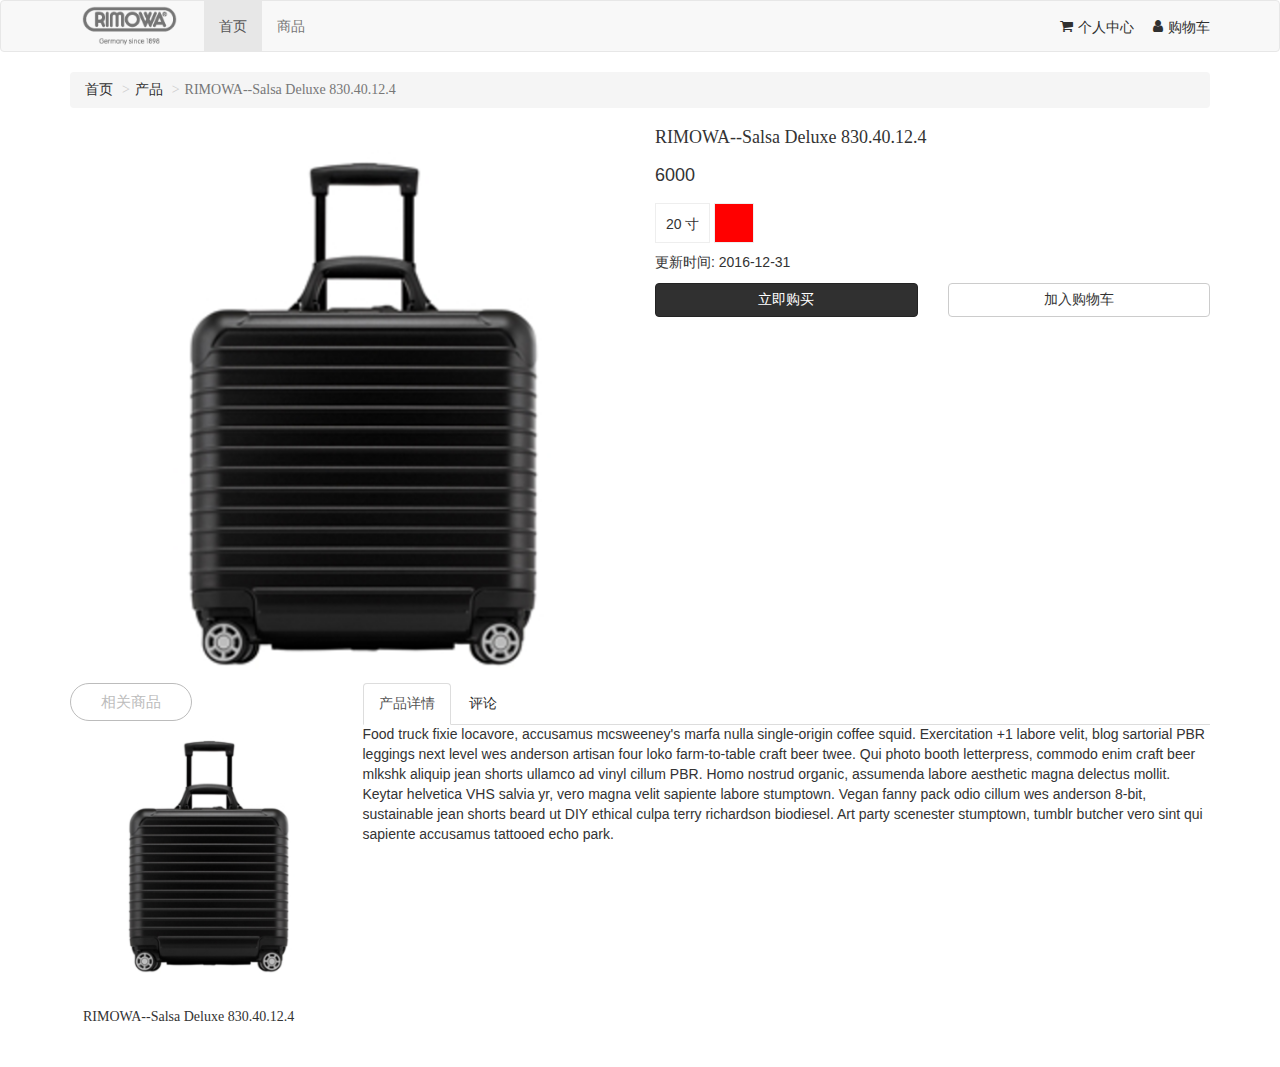
==== commit a48c0251: "1" ====
--- a/detail.html
+++ b/detail.html
@@ -5,6 +5,7 @@
 	<link rel="stylesheet" type="text/css" href="css/style.css">
 	<script src="javascripts/jquery-2.2.3.min.js"></script>
 	<script type="text/javascript" src="javascripts/bootstrap.js"></script>
+	<link rel="stylesheet" type="text/css" href="css/font-awesome.min.css">
 	<meta name="viewport" content="width=device-width, initial-scale=1, maximum-scale=1, user-scalable=no">
 	<meta charset="utf-8">	
 </head>
@@ -49,8 +50,8 @@
         <button type="submit" class="btn btn-default">Submit</button>
       </form> -->
       <div  class="navbar-right">
-		<a><span class="glyphicon glyphicon-user"></span><span>个人中心</span></a>  
-		<a><span class="glyphicon glyphicon-shopping-cart"></span><span>购物车</span></a>    	
+		<a><i class="fa fa-shopping-cart" aria-hidden="true"></i><span>个人中心</span></a>  
+		<a><i class="fa fa-user" aria-hidden="true"></i><span>购物车</span></a>    	 	
       </div>
     </div><!-- /.navbar-collapse -->
   </div><!-- /.container-fluid -->
@@ -75,22 +76,25 @@
 				<h2 class="pro-name">RIMOWA--Salsa Deluxe 830.40.12.4</h2>
 				<div >
 					<ul>
-						<li class="attr attr-price">
-							<span>价格</span>
-							<span>$6000</span>
+
+						<li class="price">
+							<p>6000</p>
 						</li>
-						<li class=" attr attr-size"><span>尺寸</span>
+						<li class="attr">
+							<span class="size">20 寸</span> <span class=" color red"></span>
+						</li>						
+<!-- 						<li class=" attr attr-size"><span>尺寸</span>
 							<span>20 inch</span>
-<!-- 							<ul>
+							<ul>
 								<li><span>20 inch</span></li>
-							</ul> -->
+							</ul>
 						</li>
 						<li class="attr attr-color"><span>颜色</span>
 							<span class="red"></span>
-<!-- 							<ul>
+							<ul>
 								<li class="attr-color-red"><span></span></li>
-							</ul> -->
-						</li>
+							</ul>
+						</li> -->
 					</ul>
 					<p>更新时间: 2016-12-31</p>
 					<div class="row">
--- a/css/style.css
+++ b/css/style.css
@@ -1 +1 @@
-﻿.navbar a{font-size:14px}.navbar a.navbar-brand{padding:0 15px;position:relative}.navbar a.navbar-brand .navbar-brand-logo-box{background:url(../images/rimowa-logo.png) no-repeat center center;display:block;width:119px;height:50px;background-size:80%}.navbar .navbar-right{height:50px;position:relative}.navbar .navbar-right a{display:inline-block;line-height:50px;margin-left:15px}.navbar .navbar-right span{font-size:16px;vertical-align:middle}.footer{border-top:1px solid #f6f6f6;padding:15px 0}.footer .container .col-md-4 img{margin-bottom:10px}.footer .container .col-md-4 p{margin-bottom:0px;color:#bcbcbc;font-size:12px}.footer .container .col-md-4:nth-child(2){text-align:center}.footer .container .col-md-4:last-child{text-align:right}.footer .container .col-md-4:last-child p{margin-bottom:5px}.list .main-cont .thumbnail .caption a{color:#bcbcbc}.left-side .sub-cat-list{border-right:1px solid #eee;margin:0;padding:0;list-style:none}.left-side .sub-cat-list h2{font-size:14px;color:#303030}.left-side .sub-cat-list a{font-size:12px;color:#bcbcbc}.left-side .sub-cat-list li ul{list-style:none;padding:0 0 0 20px;margin:0}.left-side .sub-cat-list li ul li{padding:5px 0;font-family:'century gothic'}.detail .detail-cont .pro-name{margin:0;font-size:14px;font-family:'century gothic'}.detail .detail-cont ul{list-style:none;margin:0;padding:0}.detail .detail-cont ul .attr{margin-bottom:10px}.detail .detail-cont ul .attr ul{list-style:none;padding:0;margin:0}.detail .detail-cont ul .attr ul li{display:inline-block;width:40px}.detail .detail-cont ul .attr ul li span{display:inline-block;width:40px;height:40px;box-sizing:border-box;border:1px solid #eee}.detail .detail-cont ul .attr ul li.attr-color-red span{background:red}.detail .detail-cont ul .attr ul li.attr-color-black span{background:black}.detail .detail-cont ul .attr span{display:inline-block;height:40px;line-height:40px;vertical-align:middle}.detail .detail-cont ul .attr span:nth-child(2){height:40px;line-height:40px}.detail .detail-cont ul .attr.attr-color span{width:40px}.detail .detail-cont ul .attr.attr-color .red{background:red}.detail .detail-cont ul .attr.attr-color li{height:40px}.detail .detail-cont ul .attr.attr-size span{width:40px}.detail .detail-cont ul .attr.attr-size span:nth-child(2){border:1px solid #eee;width:auto;padding:0 10px}.detail .detail-cont ul .attr.attr-price span:first-child{width:40px}.detail .image-group img{width:100%}.detail .related-pro ul{list-style:none;margin:0;padding:0}.title{margin:0;display:inline-block;border:1px solid #bcbcbc;border-radius:50px;font-size:15px;padding:10px 30px;color:#bcbcbc}.thumbnail .caption{color:#bcbcbc}.thumbnail .caption h3{font-family:'century gothic';font-size:14px;text-overflow:ellipsis;overflow:hidden;white-space:nowrap;font-weight:200}/*! normalize.css v3.0.2 | MIT License | git.io/normalize */html{font-family:sans-serif;-ms-text-size-adjust:100%;-webkit-text-size-adjust:100%}body{margin:0}article,aside,details,figcaption,figure,footer,header,hgroup,main,menu,nav,section,summary{display:block}audio,canvas,progress,video{display:inline-block;vertical-align:baseline}audio:not([controls]){display:none;height:0}[hidden],template{display:none}a{background-color:transparent}a:active,a:hover{outline:0}abbr[title]{border-bottom:1px dotted}b,strong{font-weight:bold}dfn{font-style:italic}h1{font-size:2em;margin:0.67em 0}mark{background:#ff0;color:#000}small{font-size:80%}sub,sup{font-size:75%;line-height:0;position:relative;vertical-align:baseline}sup{top:-0.5em}sub{bottom:-0.25em}img{border:0}svg:not(:root){overflow:hidden}figure{margin:1em 40px}hr{-moz-box-sizing:content-box;box-sizing:content-box;height:0}pre{overflow:auto}code,kbd,pre,samp{font-family:monospace, monospace;font-size:1em}button,input,optgroup,select,textarea{color:inherit;font:inherit;margin:0}button{overflow:visible}button,select{text-transform:none}button,html input[type="button"],input[type="reset"],input[type="submit"]{-webkit-appearance:button;cursor:pointer}button[disabled],html input[disabled]{cursor:default}button::-moz-focus-inner,input::-moz-focus-inner{border:0;padding:0}input{line-height:normal}input[type="checkbox"],input[type="radio"]{box-sizing:border-box;padding:0}input[type="number"]::-webkit-inner-spin-button,input[type="number"]::-webkit-outer-spin-button{height:auto}input[type="search"]{-webkit-appearance:textfield;-moz-box-sizing:content-box;-webkit-box-sizing:content-box;box-sizing:content-box}input[type="search"]::-webkit-search-cancel-button,input[type="search"]::-webkit-search-decoration{-webkit-appearance:none}fieldset{border:1px solid #c0c0c0;margin:0 2px;padding:0.35em 0.625em 0.75em}legend{border:0;padding:0}textarea{overflow:auto}optgroup{font-weight:bold}table{border-collapse:collapse;border-spacing:0}td,th{padding:0}/*! Source: https://github.com/h5bp/html5-boilerplate/blob/master/src/css/main.css */@media print{*,*:before,*:after{background:transparent !important;color:#000 !important;box-shadow:none !important;text-shadow:none !important}a,a:visited{text-decoration:underline}a[href]:after{content:" (" attr(href) ")"}abbr[title]:after{content:" (" attr(title) ")"}a[href^="#"]:after,a[href^="javascript:"]:after{content:""}pre,blockquote{border:1px solid #999;page-break-inside:avoid}thead{display:table-header-group}tr,img{page-break-inside:avoid}img{max-width:100% !important}p,h2,h3{orphans:3;widows:3}h2,h3{page-break-after:avoid}select{background:#fff !important}.navbar{display:none}.btn>.caret,.dropup>.btn>.caret{border-top-color:#000 !important}.label{border:1px solid #000}.table{border-collapse:collapse !important}.table td,.table th{background-color:#fff !important}.table-bordered th,.table-bordered td{border:1px solid #ddd !important}}@font-face{font-family:'Glyphicons Halflings';src:url("../fonts/fontawesome-webfont.eot");src:url("../fonts/fontawesome-webfont.eot?#iefix") format("embedded-opentype"),url("../fonts/fontawesome-webfont.woff") format("woff"),url("../fonts/fontawesome-webfont.ttf") format("truetype"),url("../fonts/fontawesome-webfont.svg#fontawesome-webfont") format("svg")}.glyphicon{position:relative;top:1px;display:inline-block;font-family:'Glyphicons Halflings';font-style:normal;font-weight:normal;line-height:1;-webkit-font-smoothing:antialiased;-moz-osx-font-smoothing:grayscale}.glyphicon-asterisk:before{content:"\2a"}.glyphicon-plus:before{content:"\2b"}.glyphicon-euro:before,.glyphicon-eur:before{content:"\20ac"}.glyphicon-minus:before{content:"\2212"}.glyphicon-cloud:before{content:"\2601"}.glyphicon-envelope:before{content:"\2709"}.glyphicon-pencil:before{content:"\270f"}.glyphicon-glass:before{content:"\e001"}.glyphicon-music:before{content:"\e002"}.glyphicon-search:before{content:"\e003"}.glyphicon-heart:before{content:"\e005"}.glyphicon-star:before{content:"\e006"}.glyphicon-star-empty:before{content:"\e007"}.glyphicon-user:before{content:"\e008"}.glyphicon-film:before{content:"\e009"}.glyphicon-th-large:before{content:"\e010"}.glyphicon-th:before{content:"\e011"}.glyphicon-th-list:before{content:"\e012"}.glyphicon-ok:before{content:"\e013"}.glyphicon-remove:before{content:"\e014"}.glyphicon-zoom-in:before{content:"\e015"}.glyphicon-zoom-out:before{content:"\e016"}.glyphicon-off:before{content:"\e017"}.glyphicon-signal:before{content:"\e018"}.glyphicon-cog:before{content:"\e019"}.glyphicon-trash:before{content:"\e020"}.glyphicon-home:before{content:"\e021"}.glyphicon-file:before{content:"\e022"}.glyphicon-time:before{content:"\e023"}.glyphicon-road:before{content:"\e024"}.glyphicon-download-alt:before{content:"\e025"}.glyphicon-download:before{content:"\e026"}.glyphicon-upload:before{content:"\e027"}.glyphicon-inbox:before{content:"\e028"}.glyphicon-play-circle:before{content:"\e029"}.glyphicon-repeat:before{content:"\e030"}.glyphicon-refresh:before{content:"\e031"}.glyphicon-list-alt:before{content:"\e032"}.glyphicon-lock:before{content:"\e033"}.glyphicon-flag:before{content:"\e034"}.glyphicon-headphones:before{content:"\e035"}.glyphicon-volume-off:before{content:"\e036"}.glyphicon-volume-down:before{content:"\e037"}.glyphicon-volume-up:before{content:"\e038"}.glyphicon-qrcode:before{content:"\e039"}.glyphicon-barcode:before{content:"\e040"}.glyphicon-tag:before{content:"\e041"}.glyphicon-tags:before{content:"\e042"}.glyphicon-book:before{content:"\e043"}.glyphicon-bookmark:before{content:"\e044"}.glyphicon-print:before{content:"\e045"}.glyphicon-camera:before{content:"\e046"}.glyphicon-font:before{content:"\e047"}.glyphicon-bold:before{content:"\e048"}.glyphicon-italic:before{content:"\e049"}.glyphicon-text-height:before{content:"\e050"}.glyphicon-text-width:before{content:"\e051"}.glyphicon-align-left:before{content:"\e052"}.glyphicon-align-center:before{content:"\e053"}.glyphicon-align-right:before{content:"\e054"}.glyphicon-align-justify:before{content:"\e055"}.glyphicon-list:before{content:"\e056"}.glyphicon-indent-left:before{content:"\e057"}.glyphicon-indent-right:before{content:"\e058"}.glyphicon-facetime-video:before{content:"\e059"}.glyphicon-picture:before{content:"\e060"}.glyphicon-map-marker:before{content:"\e062"}.glyphicon-adjust:before{content:"\e063"}.glyphicon-tint:before{content:"\e064"}.glyphicon-edit:before{content:"\e065"}.glyphicon-share:before{content:"\e066"}.glyphicon-check:before{content:"\e067"}.glyphicon-move:before{content:"\e068"}.glyphicon-step-backward:before{content:"\e069"}.glyphicon-fast-backward:before{content:"\e070"}.glyphicon-backward:before{content:"\e071"}.glyphicon-play:before{content:"\e072"}.glyphicon-pause:before{content:"\e073"}.glyphicon-stop:before{content:"\e074"}.glyphicon-forward:before{content:"\e075"}.glyphicon-fast-forward:before{content:"\e076"}.glyphicon-step-forward:before{content:"\e077"}.glyphicon-eject:before{content:"\e078"}.glyphicon-chevron-left:before{content:"\e079"}.glyphicon-chevron-right:before{content:"\e080"}.glyphicon-plus-sign:before{content:"\e081"}.glyphicon-minus-sign:before{content:"\e082"}.glyphicon-remove-sign:before{content:"\e083"}.glyphicon-ok-sign:before{content:"\e084"}.glyphicon-question-sign:before{content:"\e085"}.glyphicon-info-sign:before{content:"\e086"}.glyphicon-screenshot:before{content:"\e087"}.glyphicon-remove-circle:before{content:"\e088"}.glyphicon-ok-circle:before{content:"\e089"}.glyphicon-ban-circle:before{content:"\e090"}.glyphicon-arrow-left:before{content:"\e091"}.glyphicon-arrow-right:before{content:"\e092"}.glyphicon-arrow-up:before{content:"\e093"}.glyphicon-arrow-down:before{content:"\e094"}.glyphicon-share-alt:before{content:"\e095"}.glyphicon-resize-full:before{content:"\e096"}.glyphicon-resize-small:before{content:"\e097"}.glyphicon-exclamation-sign:before{content:"\e101"}.glyphicon-gift:before{content:"\e102"}.glyphicon-leaf:before{content:"\e103"}.glyphicon-fire:before{content:"\e104"}.glyphicon-eye-open:before{content:"\e105"}.glyphicon-eye-close:before{content:"\e106"}.glyphicon-warning-sign:before{content:"\e107"}.glyphicon-plane:before{content:"\e108"}.glyphicon-calendar:before{content:"\e109"}.glyphicon-random:before{content:"\e110"}.glyphicon-comment:before{content:"\e111"}.glyphicon-magnet:before{content:"\e112"}.glyphicon-chevron-up:before{content:"\e113"}.glyphicon-chevron-down:before{content:"\e114"}.glyphicon-retweet:before{content:"\e115"}.glyphicon-shopping-cart:before{content:"\e116"}.glyphicon-folder-close:before{content:"\e117"}.glyphicon-folder-open:before{content:"\e118"}.glyphicon-resize-vertical:before{content:"\e119"}.glyphicon-resize-horizontal:before{content:"\e120"}.glyphicon-hdd:before{content:"\e121"}.glyphicon-bullhorn:before{content:"\e122"}.glyphicon-bell:before{content:"\e123"}.glyphicon-certificate:before{content:"\e124"}.glyphicon-thumbs-up:before{content:"\e125"}.glyphicon-thumbs-down:before{content:"\e126"}.glyphicon-hand-right:before{content:"\e127"}.glyphicon-hand-left:before{content:"\e128"}.glyphicon-hand-up:before{content:"\e129"}.glyphicon-hand-down:before{content:"\e130"}.glyphicon-circle-arrow-right:before{content:"\e131"}.glyphicon-circle-arrow-left:before{content:"\e132"}.glyphicon-circle-arrow-up:before{content:"\e133"}.glyphicon-circle-arrow-down:before{content:"\e134"}.glyphicon-globe:before{content:"\e135"}.glyphicon-wrench:before{content:"\e136"}.glyphicon-tasks:before{content:"\e137"}.glyphicon-filter:before{content:"\e138"}.glyphicon-briefcase:before{content:"\e139"}.glyphicon-fullscreen:before{content:"\e140"}.glyphicon-dashboard:before{content:"\e141"}.glyphicon-paperclip:before{content:"\e142"}.glyphicon-heart-empty:before{content:"\e143"}.glyphicon-link:before{content:"\e144"}.glyphicon-phone:before{content:"\e145"}.glyphicon-pushpin:before{content:"\e146"}.glyphicon-usd:before{content:"\e148"}.glyphicon-gbp:before{content:"\e149"}.glyphicon-sort:before{content:"\e150"}.glyphicon-sort-by-alphabet:before{content:"\e151"}.glyphicon-sort-by-alphabet-alt:before{content:"\e152"}.glyphicon-sort-by-order:before{content:"\e153"}.glyphicon-sort-by-order-alt:before{content:"\e154"}.glyphicon-sort-by-attributes:before{content:"\e155"}.glyphicon-sort-by-attributes-alt:before{content:"\e156"}.glyphicon-unchecked:before{content:"\e157"}.glyphicon-expand:before{content:"\e158"}.glyphicon-collapse-down:before{content:"\e159"}.glyphicon-collapse-up:before{content:"\e160"}.glyphicon-log-in:before{content:"\e161"}.glyphicon-flash:before{content:"\e162"}.glyphicon-log-out:before{content:"\e163"}.glyphicon-new-window:before{content:"\e164"}.glyphicon-record:before{content:"\e165"}.glyphicon-save:before{content:"\e166"}.glyphicon-open:before{content:"\e167"}.glyphicon-saved:before{content:"\e168"}.glyphicon-import:before{content:"\e169"}.glyphicon-export:before{content:"\e170"}.glyphicon-send:before{content:"\e171"}.glyphicon-floppy-disk:before{content:"\e172"}.glyphicon-floppy-saved:before{content:"\e173"}.glyphicon-floppy-remove:before{content:"\e174"}.glyphicon-floppy-save:before{content:"\e175"}.glyphicon-floppy-open:before{content:"\e176"}.glyphicon-credit-card:before{content:"\e177"}.glyphicon-transfer:before{content:"\e178"}.glyphicon-cutlery:before{content:"\e179"}.glyphicon-header:before{content:"\e180"}.glyphicon-compressed:before{content:"\e181"}.glyphicon-earphone:before{content:"\e182"}.glyphicon-phone-alt:before{content:"\e183"}.glyphicon-tower:before{content:"\e184"}.glyphicon-stats:before{content:"\e185"}.glyphicon-sd-video:before{content:"\e186"}.glyphicon-hd-video:before{content:"\e187"}.glyphicon-subtitles:before{content:"\e188"}.glyphicon-sound-stereo:before{content:"\e189"}.glyphicon-sound-dolby:before{content:"\e190"}.glyphicon-sound-5-1:before{content:"\e191"}.glyphicon-sound-6-1:before{content:"\e192"}.glyphicon-sound-7-1:before{content:"\e193"}.glyphicon-copyright-mark:before{content:"\e194"}.glyphicon-registration-mark:before{content:"\e195"}.glyphicon-cloud-download:before{content:"\e197"}.glyphicon-cloud-upload:before{content:"\e198"}.glyphicon-tree-conifer:before{content:"\e199"}.glyphicon-tree-deciduous:before{content:"\e200"}*{-webkit-box-sizing:border-box;-moz-box-sizing:border-box;box-sizing:border-box}*:before,*:after{-webkit-box-sizing:border-box;-moz-box-sizing:border-box;box-sizing:border-box}html{font-size:10px;-webkit-tap-highlight-color:transparent}body{font-family:"黑体","Helvetica Neue",Helvetica,Arial,sans-serif;font-size:14px;line-height:1.42857;color:#333;background-color:#fff}input,button,select,textarea{font-family:inherit;font-size:inherit;line-height:inherit}a{color:#303030;text-decoration:none}a:hover,a:focus{color:#0a0a0a;text-decoration:underline}a:focus{outline:thin dotted;outline:5px auto -webkit-focus-ring-color;outline-offset:-2px}figure{margin:0}img{vertical-align:middle}.img-responsive{display:block;max-width:100%;height:auto}.img-rounded{border-radius:6px}.img-thumbnail{padding:4px;line-height:1.42857;background-color:#fff;border:1px solid #ddd;border-radius:4px;-webkit-transition:all 0.2s ease-in-out;-o-transition:all 0.2s ease-in-out;transition:all 0.2s ease-in-out;display:inline-block;max-width:100%;height:auto}.img-circle{border-radius:50%}hr{margin-top:20px;margin-bottom:20px;border:0;border-top:1px solid #eee}.sr-only{position:absolute;width:1px;height:1px;margin:-1px;padding:0;overflow:hidden;clip:rect(0, 0, 0, 0);border:0}.sr-only-focusable:active,.sr-only-focusable:focus{position:static;width:auto;height:auto;margin:0;overflow:visible;clip:auto}h1,h2,h3,h4,h5,h6,.h1,.h2,.h3,.h4,.h5,.h6{font-family:inherit;font-weight:500;line-height:1.1;color:inherit}h1 small,h1 .small,h2 small,h2 .small,h3 small,h3 .small,h4 small,h4 .small,h5 small,h5 .small,h6 small,h6 .small,.h1 small,.h1 .small,.h2 small,.h2 .small,.h3 small,.h3 .small,.h4 small,.h4 .small,.h5 small,.h5 .small,.h6 small,.h6 .small{font-weight:normal;line-height:1;color:#777}h1,.h1,h2,.h2,h3,.h3{margin-top:20px;margin-bottom:10px}h1 small,h1 .small,.h1 small,.h1 .small,h2 small,h2 .small,.h2 small,.h2 .small,h3 small,h3 .small,.h3 small,.h3 .small{font-size:65%}h4,.h4,h5,.h5,h6,.h6{margin-top:10px;margin-bottom:10px}h4 small,h4 .small,.h4 small,.h4 .small,h5 small,h5 .small,.h5 small,.h5 .small,h6 small,h6 .small,.h6 small,.h6 .small{font-size:75%}h1,.h1{font-size:36px}h2,.h2{font-size:30px}h3,.h3{font-size:24px}h4,.h4{font-size:18px}h5,.h5{font-size:14px}h6,.h6{font-size:12px}p{margin:0 0 10px}.lead{margin-bottom:20px;font-size:16px;font-weight:300;line-height:1.4}@media (min-width: 768px){.lead{font-size:21px}}small,.small{font-size:85%}mark,.mark{background-color:#fcf8e3;padding:.2em}.text-left{text-align:left}.text-right{text-align:right}.text-center{text-align:center}.text-justify{text-align:justify}.text-nowrap{white-space:nowrap}.text-lowercase{text-transform:lowercase}.text-uppercase{text-transform:uppercase}.text-capitalize{text-transform:capitalize}.text-muted{color:#777}.text-primary{color:#303030}a.text-primary:hover{color:#171717}.text-success{color:#3c763d}a.text-success:hover{color:#2b542c}.text-info{color:#31708f}a.text-info:hover{color:#245269}.text-warning{color:#8a6d3b}a.text-warning:hover{color:#66512c}.text-danger{color:#a94442}a.text-danger:hover{color:#843534}.bg-primary{color:#fff}.bg-primary{background-color:#303030}a.bg-primary:hover{background-color:#171717}.bg-success{background-color:#dff0d8}a.bg-success:hover{background-color:#c1e2b3}.bg-info{background-color:#d9edf7}a.bg-info:hover{background-color:#afd9ee}.bg-warning{background-color:#fcf8e3}a.bg-warning:hover{background-color:#f7ecb5}.bg-danger{background-color:#f2dede}a.bg-danger:hover{background-color:#e4b9b9}.page-header{padding-bottom:9px;margin:40px 0 20px;border-bottom:1px solid #eee}ul,ol{margin-top:0;margin-bottom:10px}ul ul,ul ol,ol ul,ol ol{margin-bottom:0}.list-unstyled{padding-left:0;list-style:none}.list-inline{padding-left:0;list-style:none;margin-left:-5px}.list-inline>li{display:inline-block;padding-left:5px;padding-right:5px}dl{margin-top:0;margin-bottom:20px}dt,dd{line-height:1.42857}dt{font-weight:bold}dd{margin-left:0}.dl-horizontal dd:before,.dl-horizontal dd:after{content:" ";display:table}.dl-horizontal dd:after{clear:both}@media (min-width: 768px){.dl-horizontal dt{float:left;width:160px;clear:left;text-align:right;overflow:hidden;text-overflow:ellipsis;white-space:nowrap}.dl-horizontal dd{margin-left:180px}}abbr[title],abbr[data-original-title]{cursor:help;border-bottom:1px dotted #777}.initialism{font-size:90%;text-transform:uppercase}blockquote{padding:10px 20px;margin:0 0 20px;font-size:17.5px;border-left:5px solid #eee}blockquote p:last-child,blockquote ul:last-child,blockquote ol:last-child{margin-bottom:0}blockquote footer,blockquote small,blockquote .small{display:block;font-size:80%;line-height:1.42857;color:#777}blockquote footer:before,blockquote small:before,blockquote .small:before{content:'\2014 \00A0'}.blockquote-reverse,blockquote.pull-right{padding-right:15px;padding-left:0;border-right:5px solid #eee;border-left:0;text-align:right}.blockquote-reverse footer:before,.blockquote-reverse small:before,.blockquote-reverse .small:before,blockquote.pull-right footer:before,blockquote.pull-right small:before,blockquote.pull-right .small:before{content:''}.blockquote-reverse footer:after,.blockquote-reverse small:after,.blockquote-reverse .small:after,blockquote.pull-right footer:after,blockquote.pull-right small:after,blockquote.pull-right .small:after{content:'\00A0 \2014'}address{margin-bottom:20px;font-style:normal;line-height:1.42857}code,kbd,pre,samp{font-family:Menlo,Monaco,Consolas,"Courier New",monospace}code{padding:2px 4px;font-size:90%;color:#c7254e;background-color:#f9f2f4;border-radius:4px}kbd{padding:2px 4px;font-size:90%;color:#fff;background-color:#333;border-radius:3px;box-shadow:inset 0 -1px 0 rgba(0,0,0,0.25)}kbd kbd{padding:0;font-size:100%;font-weight:bold;box-shadow:none}pre{display:block;padding:9.5px;margin:0 0 10px;font-size:13px;line-height:1.42857;word-break:break-all;word-wrap:break-word;color:#333;background-color:#f5f5f5;border:1px solid #ccc;border-radius:4px}pre code{padding:0;font-size:inherit;color:inherit;white-space:pre-wrap;background-color:transparent;border-radius:0}.pre-scrollable{max-height:340px;overflow-y:scroll}.container{margin-right:auto;margin-left:auto;padding-left:15px;padding-right:15px}.container:before,.container:after{content:" ";display:table}.container:after{clear:both}@media (min-width: 768px){.container{width:750px}}@media (min-width: 992px){.container{width:970px}}@media (min-width: 1200px){.container{width:1170px}}.container-fluid{margin-right:auto;margin-left:auto;padding-left:15px;padding-right:15px}.container-fluid:before,.container-fluid:after{content:" ";display:table}.container-fluid:after{clear:both}.row{margin-left:-15px;margin-right:-15px}.row:before,.row:after{content:" ";display:table}.row:after{clear:both}.col-xs-1,.col-sm-1,.col-md-1,.col-lg-1,.col-xs-2,.col-sm-2,.col-md-2,.col-lg-2,.col-xs-3,.col-sm-3,.col-md-3,.col-lg-3,.col-xs-4,.col-sm-4,.col-md-4,.col-lg-4,.col-xs-5,.col-sm-5,.col-md-5,.col-lg-5,.col-xs-6,.col-sm-6,.col-md-6,.col-lg-6,.col-xs-7,.col-sm-7,.col-md-7,.col-lg-7,.col-xs-8,.col-sm-8,.col-md-8,.col-lg-8,.col-xs-9,.col-sm-9,.col-md-9,.col-lg-9,.col-xs-10,.col-sm-10,.col-md-10,.col-lg-10,.col-xs-11,.col-sm-11,.col-md-11,.col-lg-11,.col-xs-12,.col-sm-12,.col-md-12,.col-lg-12{position:relative;min-height:1px;padding-left:15px;padding-right:15px}.col-xs-1,.col-xs-2,.col-xs-3,.col-xs-4,.col-xs-5,.col-xs-6,.col-xs-7,.col-xs-8,.col-xs-9,.col-xs-10,.col-xs-11,.col-xs-12{float:left}.col-xs-1{width:8.33333%}.col-xs-2{width:16.66667%}.col-xs-3{width:25%}.col-xs-4{width:33.33333%}.col-xs-5{width:41.66667%}.col-xs-6{width:50%}.col-xs-7{width:58.33333%}.col-xs-8{width:66.66667%}.col-xs-9{width:75%}.col-xs-10{width:83.33333%}.col-xs-11{width:91.66667%}.col-xs-12{width:100%}.col-xs-pull-0{right:auto}.col-xs-pull-1{right:8.33333%}.col-xs-pull-2{right:16.66667%}.col-xs-pull-3{right:25%}.col-xs-pull-4{right:33.33333%}.col-xs-pull-5{right:41.66667%}.col-xs-pull-6{right:50%}.col-xs-pull-7{right:58.33333%}.col-xs-pull-8{right:66.66667%}.col-xs-pull-9{right:75%}.col-xs-pull-10{right:83.33333%}.col-xs-pull-11{right:91.66667%}.col-xs-pull-12{right:100%}.col-xs-push-0{left:auto}.col-xs-push-1{left:8.33333%}.col-xs-push-2{left:16.66667%}.col-xs-push-3{left:25%}.col-xs-push-4{left:33.33333%}.col-xs-push-5{left:41.66667%}.col-xs-push-6{left:50%}.col-xs-push-7{left:58.33333%}.col-xs-push-8{left:66.66667%}.col-xs-push-9{left:75%}.col-xs-push-10{left:83.33333%}.col-xs-push-11{left:91.66667%}.col-xs-push-12{left:100%}.col-xs-offset-0{margin-left:0%}.col-xs-offset-1{margin-left:8.33333%}.col-xs-offset-2{margin-left:16.66667%}.col-xs-offset-3{margin-left:25%}.col-xs-offset-4{margin-left:33.33333%}.col-xs-offset-5{margin-left:41.66667%}.col-xs-offset-6{margin-left:50%}.col-xs-offset-7{margin-left:58.33333%}.col-xs-offset-8{margin-left:66.66667%}.col-xs-offset-9{margin-left:75%}.col-xs-offset-10{margin-left:83.33333%}.col-xs-offset-11{margin-left:91.66667%}.col-xs-offset-12{margin-left:100%}@media (min-width: 768px){.col-sm-1,.col-sm-2,.col-sm-3,.col-sm-4,.col-sm-5,.col-sm-6,.col-sm-7,.col-sm-8,.col-sm-9,.col-sm-10,.col-sm-11,.col-sm-12{float:left}.col-sm-1{width:8.33333%}.col-sm-2{width:16.66667%}.col-sm-3{width:25%}.col-sm-4{width:33.33333%}.col-sm-5{width:41.66667%}.col-sm-6{width:50%}.col-sm-7{width:58.33333%}.col-sm-8{width:66.66667%}.col-sm-9{width:75%}.col-sm-10{width:83.33333%}.col-sm-11{width:91.66667%}.col-sm-12{width:100%}.col-sm-pull-0{right:auto}.col-sm-pull-1{right:8.33333%}.col-sm-pull-2{right:16.66667%}.col-sm-pull-3{right:25%}.col-sm-pull-4{right:33.33333%}.col-sm-pull-5{right:41.66667%}.col-sm-pull-6{right:50%}.col-sm-pull-7{right:58.33333%}.col-sm-pull-8{right:66.66667%}.col-sm-pull-9{right:75%}.col-sm-pull-10{right:83.33333%}.col-sm-pull-11{right:91.66667%}.col-sm-pull-12{right:100%}.col-sm-push-0{left:auto}.col-sm-push-1{left:8.33333%}.col-sm-push-2{left:16.66667%}.col-sm-push-3{left:25%}.col-sm-push-4{left:33.33333%}.col-sm-push-5{left:41.66667%}.col-sm-push-6{left:50%}.col-sm-push-7{left:58.33333%}.col-sm-push-8{left:66.66667%}.col-sm-push-9{left:75%}.col-sm-push-10{left:83.33333%}.col-sm-push-11{left:91.66667%}.col-sm-push-12{left:100%}.col-sm-offset-0{margin-left:0%}.col-sm-offset-1{margin-left:8.33333%}.col-sm-offset-2{margin-left:16.66667%}.col-sm-offset-3{margin-left:25%}.col-sm-offset-4{margin-left:33.33333%}.col-sm-offset-5{margin-left:41.66667%}.col-sm-offset-6{margin-left:50%}.col-sm-offset-7{margin-left:58.33333%}.col-sm-offset-8{margin-left:66.66667%}.col-sm-offset-9{margin-left:75%}.col-sm-offset-10{margin-left:83.33333%}.col-sm-offset-11{margin-left:91.66667%}.col-sm-offset-12{margin-left:100%}}@media (min-width: 992px){.col-md-1,.col-md-2,.col-md-3,.col-md-4,.col-md-5,.col-md-6,.col-md-7,.col-md-8,.col-md-9,.col-md-10,.col-md-11,.col-md-12{float:left}.col-md-1{width:8.33333%}.col-md-2{width:16.66667%}.col-md-3{width:25%}.col-md-4{width:33.33333%}.col-md-5{width:41.66667%}.col-md-6{width:50%}.col-md-7{width:58.33333%}.col-md-8{width:66.66667%}.col-md-9{width:75%}.col-md-10{width:83.33333%}.col-md-11{width:91.66667%}.col-md-12{width:100%}.col-md-pull-0{right:auto}.col-md-pull-1{right:8.33333%}.col-md-pull-2{right:16.66667%}.col-md-pull-3{right:25%}.col-md-pull-4{right:33.33333%}.col-md-pull-5{right:41.66667%}.col-md-pull-6{right:50%}.col-md-pull-7{right:58.33333%}.col-md-pull-8{right:66.66667%}.col-md-pull-9{right:75%}.col-md-pull-10{right:83.33333%}.col-md-pull-11{right:91.66667%}.col-md-pull-12{right:100%}.col-md-push-0{left:auto}.col-md-push-1{left:8.33333%}.col-md-push-2{left:16.66667%}.col-md-push-3{left:25%}.col-md-push-4{left:33.33333%}.col-md-push-5{left:41.66667%}.col-md-push-6{left:50%}.col-md-push-7{left:58.33333%}.col-md-push-8{left:66.66667%}.col-md-push-9{left:75%}.col-md-push-10{left:83.33333%}.col-md-push-11{left:91.66667%}.col-md-push-12{left:100%}.col-md-offset-0{margin-left:0%}.col-md-offset-1{margin-left:8.33333%}.col-md-offset-2{margin-left:16.66667%}.col-md-offset-3{margin-left:25%}.col-md-offset-4{margin-left:33.33333%}.col-md-offset-5{margin-left:41.66667%}.col-md-offset-6{margin-left:50%}.col-md-offset-7{margin-left:58.33333%}.col-md-offset-8{margin-left:66.66667%}.col-md-offset-9{margin-left:75%}.col-md-offset-10{margin-left:83.33333%}.col-md-offset-11{margin-left:91.66667%}.col-md-offset-12{margin-left:100%}}@media (min-width: 1200px){.col-lg-1,.col-lg-2,.col-lg-3,.col-lg-4,.col-lg-5,.col-lg-6,.col-lg-7,.col-lg-8,.col-lg-9,.col-lg-10,.col-lg-11,.col-lg-12{float:left}.col-lg-1{width:8.33333%}.col-lg-2{width:16.66667%}.col-lg-3{width:25%}.col-lg-4{width:33.33333%}.col-lg-5{width:41.66667%}.col-lg-6{width:50%}.col-lg-7{width:58.33333%}.col-lg-8{width:66.66667%}.col-lg-9{width:75%}.col-lg-10{width:83.33333%}.col-lg-11{width:91.66667%}.col-lg-12{width:100%}.col-lg-pull-0{right:auto}.col-lg-pull-1{right:8.33333%}.col-lg-pull-2{right:16.66667%}.col-lg-pull-3{right:25%}.col-lg-pull-4{right:33.33333%}.col-lg-pull-5{right:41.66667%}.col-lg-pull-6{right:50%}.col-lg-pull-7{right:58.33333%}.col-lg-pull-8{right:66.66667%}.col-lg-pull-9{right:75%}.col-lg-pull-10{right:83.33333%}.col-lg-pull-11{right:91.66667%}.col-lg-pull-12{right:100%}.col-lg-push-0{left:auto}.col-lg-push-1{left:8.33333%}.col-lg-push-2{left:16.66667%}.col-lg-push-3{left:25%}.col-lg-push-4{left:33.33333%}.col-lg-push-5{left:41.66667%}.col-lg-push-6{left:50%}.col-lg-push-7{left:58.33333%}.col-lg-push-8{left:66.66667%}.col-lg-push-9{left:75%}.col-lg-push-10{left:83.33333%}.col-lg-push-11{left:91.66667%}.col-lg-push-12{left:100%}.col-lg-offset-0{margin-left:0%}.col-lg-offset-1{margin-left:8.33333%}.col-lg-offset-2{margin-left:16.66667%}.col-lg-offset-3{margin-left:25%}.col-lg-offset-4{margin-left:33.33333%}.col-lg-offset-5{margin-left:41.66667%}.col-lg-offset-6{margin-left:50%}.col-lg-offset-7{margin-left:58.33333%}.col-lg-offset-8{margin-left:66.66667%}.col-lg-offset-9{margin-left:75%}.col-lg-offset-10{margin-left:83.33333%}.col-lg-offset-11{margin-left:91.66667%}.col-lg-offset-12{margin-left:100%}}table{background-color:transparent}caption{padding-top:8px;padding-bottom:8px;color:#777;text-align:left}th{text-align:left}.table{width:100%;max-width:100%;margin-bottom:20px}.table>thead>tr>th,.table>thead>tr>td,.table>tbody>tr>th,.table>tbody>tr>td,.table>tfoot>tr>th,.table>tfoot>tr>td{padding:8px;line-height:1.42857;vertical-align:top;border-top:1px solid #ddd}.table>thead>tr>th{vertical-align:bottom;border-bottom:2px solid #ddd}.table>caption+thead>tr:first-child>th,.table>caption+thead>tr:first-child>td,.table>colgroup+thead>tr:first-child>th,.table>colgroup+thead>tr:first-child>td,.table>thead:first-child>tr:first-child>th,.table>thead:first-child>tr:first-child>td{border-top:0}.table>tbody+tbody{border-top:2px solid #ddd}.table .table{background-color:#fff}.table-condensed>thead>tr>th,.table-condensed>thead>tr>td,.table-condensed>tbody>tr>th,.table-condensed>tbody>tr>td,.table-condensed>tfoot>tr>th,.table-condensed>tfoot>tr>td{padding:5px}.table-bordered{border:1px solid #ddd}.table-bordered>thead>tr>th,.table-bordered>thead>tr>td,.table-bordered>tbody>tr>th,.table-bordered>tbody>tr>td,.table-bordered>tfoot>tr>th,.table-bordered>tfoot>tr>td{border:1px solid #ddd}.table-bordered>thead>tr>th,.table-bordered>thead>tr>td{border-bottom-width:2px}.table-striped>tbody>tr:nth-child(odd){background-color:#f9f9f9}.table-hover>tbody>tr:hover{background-color:#f5f5f5}table col[class*="col-"]{position:static;float:none;display:table-column}table td[class*="col-"],table th[class*="col-"]{position:static;float:none;display:table-cell}.table>thead>tr>td.active,.table>thead>tr>th.active,.table>thead>tr.active>td,.table>thead>tr.active>th,.table>tbody>tr>td.active,.table>tbody>tr>th.active,.table>tbody>tr.active>td,.table>tbody>tr.active>th,.table>tfoot>tr>td.active,.table>tfoot>tr>th.active,.table>tfoot>tr.active>td,.table>tfoot>tr.active>th{background-color:#f5f5f5}.table-hover>tbody>tr>td.active:hover,.table-hover>tbody>tr>th.active:hover,.table-hover>tbody>tr.active:hover>td,.table-hover>tbody>tr:hover>.active,.table-hover>tbody>tr.active:hover>th{background-color:#e8e8e8}.table>thead>tr>td.success,.table>thead>tr>th.success,.table>thead>tr.success>td,.table>thead>tr.success>th,.table>tbody>tr>td.success,.table>tbody>tr>th.success,.table>tbody>tr.success>td,.table>tbody>tr.success>th,.table>tfoot>tr>td.success,.table>tfoot>tr>th.success,.table>tfoot>tr.success>td,.table>tfoot>tr.success>th{background-color:#dff0d8}.table-hover>tbody>tr>td.success:hover,.table-hover>tbody>tr>th.success:hover,.table-hover>tbody>tr.success:hover>td,.table-hover>tbody>tr:hover>.success,.table-hover>tbody>tr.success:hover>th{background-color:#d0e9c6}.table>thead>tr>td.info,.table>thead>tr>th.info,.table>thead>tr.info>td,.table>thead>tr.info>th,.table>tbody>tr>td.info,.table>tbody>tr>th.info,.table>tbody>tr.info>td,.table>tbody>tr.info>th,.table>tfoot>tr>td.info,.table>tfoot>tr>th.info,.table>tfoot>tr.info>td,.table>tfoot>tr.info>th{background-color:#d9edf7}.table-hover>tbody>tr>td.info:hover,.table-hover>tbody>tr>th.info:hover,.table-hover>tbody>tr.info:hover>td,.table-hover>tbody>tr:hover>.info,.table-hover>tbody>tr.info:hover>th{background-color:#c4e3f3}.table>thead>tr>td.warning,.table>thead>tr>th.warning,.table>thead>tr.warning>td,.table>thead>tr.warning>th,.table>tbody>tr>td.warning,.table>tbody>tr>th.warning,.table>tbody>tr.warning>td,.table>tbody>tr.warning>th,.table>tfoot>tr>td.warning,.table>tfoot>tr>th.warning,.table>tfoot>tr.warning>td,.table>tfoot>tr.warning>th{background-color:#fcf8e3}.table-hover>tbody>tr>td.warning:hover,.table-hover>tbody>tr>th.warning:hover,.table-hover>tbody>tr.warning:hover>td,.table-hover>tbody>tr:hover>.warning,.table-hover>tbody>tr.warning:hover>th{background-color:#faf2cc}.table>thead>tr>td.danger,.table>thead>tr>th.danger,.table>thead>tr.danger>td,.table>thead>tr.danger>th,.table>tbody>tr>td.danger,.table>tbody>tr>th.danger,.table>tbody>tr.danger>td,.table>tbody>tr.danger>th,.table>tfoot>tr>td.danger,.table>tfoot>tr>th.danger,.table>tfoot>tr.danger>td,.table>tfoot>tr.danger>th{background-color:#f2dede}.table-hover>tbody>tr>td.danger:hover,.table-hover>tbody>tr>th.danger:hover,.table-hover>tbody>tr.danger:hover>td,.table-hover>tbody>tr:hover>.danger,.table-hover>tbody>tr.danger:hover>th{background-color:#ebcccc}.table-responsive{overflow-x:auto;min-height:0.01%}@media screen and (max-width: 767px){.table-responsive{width:100%;margin-bottom:15px;overflow-y:hidden;-ms-overflow-style:-ms-autohiding-scrollbar;border:1px solid #ddd}.table-responsive>.table{margin-bottom:0}.table-responsive>.table>thead>tr>th,.table-responsive>.table>thead>tr>td,.table-responsive>.table>tbody>tr>th,.table-responsive>.table>tbody>tr>td,.table-responsive>.table>tfoot>tr>th,.table-responsive>.table>tfoot>tr>td{white-space:nowrap}.table-responsive>.table-bordered{border:0}.table-responsive>.table-bordered>thead>tr>th:first-child,.table-responsive>.table-bordered>thead>tr>td:first-child,.table-responsive>.table-bordered>tbody>tr>th:first-child,.table-responsive>.table-bordered>tbody>tr>td:first-child,.table-responsive>.table-bordered>tfoot>tr>th:first-child,.table-responsive>.table-bordered>tfoot>tr>td:first-child{border-left:0}.table-responsive>.table-bordered>thead>tr>th:last-child,.table-responsive>.table-bordered>thead>tr>td:last-child,.table-responsive>.table-bordered>tbody>tr>th:last-child,.table-responsive>.table-bordered>tbody>tr>td:last-child,.table-responsive>.table-bordered>tfoot>tr>th:last-child,.table-responsive>.table-bordered>tfoot>tr>td:last-child{border-right:0}.table-responsive>.table-bordered>tbody>tr:last-child>th,.table-responsive>.table-bordered>tbody>tr:last-child>td,.table-responsive>.table-bordered>tfoot>tr:last-child>th,.table-responsive>.table-bordered>tfoot>tr:last-child>td{border-bottom:0}}fieldset{padding:0;margin:0;border:0;min-width:0}legend{display:block;width:100%;padding:0;margin-bottom:20px;font-size:21px;line-height:inherit;color:#333;border:0;border-bottom:1px solid #e5e5e5}label{display:inline-block;max-width:100%;margin-bottom:5px;font-weight:bold}input[type="search"]{-webkit-box-sizing:border-box;-moz-box-sizing:border-box;box-sizing:border-box}input[type="radio"],input[type="checkbox"]{margin:4px 0 0;margin-top:1px \9;line-height:normal}input[type="file"]{display:block}input[type="range"]{display:block;width:100%}select[multiple],select[size]{height:auto}input[type="file"]:focus,input[type="radio"]:focus,input[type="checkbox"]:focus{outline:thin dotted;outline:5px auto -webkit-focus-ring-color;outline-offset:-2px}output{display:block;padding-top:7px;font-size:14px;line-height:1.42857;color:#555}.form-control{display:block;width:100%;height:34px;padding:6px 12px;font-size:14px;line-height:1.42857;color:#555;background-color:#fff;background-image:none;border:1px solid #ccc;border-radius:4px;-webkit-box-shadow:inset 0 1px 1px rgba(0,0,0,0.075);box-shadow:inset 0 1px 1px rgba(0,0,0,0.075);-webkit-transition:border-color ease-in-out 0.15s,box-shadow ease-in-out 0.15s;-o-transition:border-color ease-in-out 0.15s,box-shadow ease-in-out 0.15s;transition:border-color ease-in-out 0.15s,box-shadow ease-in-out 0.15s}.form-control:focus{border-color:#66afe9;outline:0;-webkit-box-shadow:inset 0 1px 1px rgba(0,0,0,0.075),0 0 8px rgba(102,175,233,0.6);box-shadow:inset 0 1px 1px rgba(0,0,0,0.075),0 0 8px rgba(102,175,233,0.6)}.form-control::-moz-placeholder{color:#999;opacity:1}.form-control:-ms-input-placeholder{color:#999}.form-control::-webkit-input-placeholder{color:#999}.form-control[disabled],.form-control[readonly],fieldset[disabled] .form-control{cursor:not-allowed;background-color:#eee;opacity:1}textarea.form-control{height:auto}input[type="search"]{-webkit-appearance:none}input[type="date"],input[type="time"],input[type="datetime-local"],input[type="month"]{line-height:34px;line-height:1.42857 \0}input[type="date"].input-sm,.input-group-sm>input[type="date"].form-control,.input-group-sm>input[type="date"].input-group-addon,.input-group-sm>.input-group-btn>input[type="date"].btn,input[type="time"].input-sm,.input-group-sm>input[type="time"].form-control,.input-group-sm>input[type="time"].input-group-addon,.input-group-sm>.input-group-btn>input[type="time"].btn,input[type="datetime-local"].input-sm,.input-group-sm>input[type="datetime-local"].form-control,.input-group-sm>input[type="datetime-local"].input-group-addon,.input-group-sm>.input-group-btn>input[type="datetime-local"].btn,input[type="month"].input-sm,.input-group-sm>input[type="month"].form-control,.input-group-sm>input[type="month"].input-group-addon,.input-group-sm>.input-group-btn>input[type="month"].btn{line-height:30px;line-height:1.5 \0}input[type="date"].input-lg,.input-group-lg>input[type="date"].form-control,.input-group-lg>input[type="date"].input-group-addon,.input-group-lg>.input-group-btn>input[type="date"].btn,input[type="time"].input-lg,.input-group-lg>input[type="time"].form-control,.input-group-lg>input[type="time"].input-group-addon,.input-group-lg>.input-group-btn>input[type="time"].btn,input[type="datetime-local"].input-lg,.input-group-lg>input[type="datetime-local"].form-control,.input-group-lg>input[type="datetime-local"].input-group-addon,.input-group-lg>.input-group-btn>input[type="datetime-local"].btn,input[type="month"].input-lg,.input-group-lg>input[type="month"].form-control,.input-group-lg>input[type="month"].input-group-addon,.input-group-lg>.input-group-btn>input[type="month"].btn{line-height:46px;line-height:1.33 \0}_:-ms-fullscreen,:root input[type="date"],_:-ms-fullscreen,:root input[type="time"],_:-ms-fullscreen,:root input[type="datetime-local"],_:-ms-fullscreen,:root input[type="month"]{line-height:1.42857}_:-ms-fullscreen.input-sm,.input-group-sm>_.form-control:-ms-fullscreen,.input-group-sm>_.input-group-addon:-ms-fullscreen,.input-group-sm>.input-group-btn>_.btn:-ms-fullscreen,:root input[type="date"].input-sm,:root .input-group-sm>input[type="date"].form-control,:root .input-group-sm>input[type="date"].input-group-addon,:root .input-group-sm>.input-group-btn>input[type="date"].btn,_:-ms-fullscreen.input-sm,.input-group-sm>_.form-control:-ms-fullscreen,.input-group-sm>_.input-group-addon:-ms-fullscreen,.input-group-sm>.input-group-btn>_.btn:-ms-fullscreen,:root input[type="time"].input-sm,:root .input-group-sm>input[type="time"].form-control,:root .input-group-sm>input[type="time"].input-group-addon,:root .input-group-sm>.input-group-btn>input[type="time"].btn,_:-ms-fullscreen.input-sm,.input-group-sm>_.form-control:-ms-fullscreen,.input-group-sm>_.input-group-addon:-ms-fullscreen,.input-group-sm>.input-group-btn>_.btn:-ms-fullscreen,:root input[type="datetime-local"].input-sm,:root .input-group-sm>input[type="datetime-local"].form-control,:root .input-group-sm>input[type="datetime-local"].input-group-addon,:root .input-group-sm>.input-group-btn>input[type="datetime-local"].btn,_:-ms-fullscreen.input-sm,.input-group-sm>_.form-control:-ms-fullscreen,.input-group-sm>_.input-group-addon:-ms-fullscreen,.input-group-sm>.input-group-btn>_.btn:-ms-fullscreen,:root input[type="month"].input-sm,:root .input-group-sm>input[type="month"].form-control,:root .input-group-sm>input[type="month"].input-group-addon,:root .input-group-sm>.input-group-btn>input[type="month"].btn{line-height:1.5}_:-ms-fullscreen.input-lg,.input-group-lg>_.form-control:-ms-fullscreen,.input-group-lg>_.input-group-addon:-ms-fullscreen,.input-group-lg>.input-group-btn>_.btn:-ms-fullscreen,:root input[type="date"].input-lg,:root .input-group-lg>input[type="date"].form-control,:root .input-group-lg>input[type="date"].input-group-addon,:root .input-group-lg>.input-group-btn>input[type="date"].btn,_:-ms-fullscreen.input-lg,.input-group-lg>_.form-control:-ms-fullscreen,.input-group-lg>_.input-group-addon:-ms-fullscreen,.input-group-lg>.input-group-btn>_.btn:-ms-fullscreen,:root input[type="time"].input-lg,:root .input-group-lg>input[type="time"].form-control,:root .input-group-lg>input[type="time"].input-group-addon,:root .input-group-lg>.input-group-btn>input[type="time"].btn,_:-ms-fullscreen.input-lg,.input-group-lg>_.form-control:-ms-fullscreen,.input-group-lg>_.input-group-addon:-ms-fullscreen,.input-group-lg>.input-group-btn>_.btn:-ms-fullscreen,:root input[type="datetime-local"].input-lg,:root .input-group-lg>input[type="datetime-local"].form-control,:root .input-group-lg>input[type="datetime-local"].input-group-addon,:root .input-group-lg>.input-group-btn>input[type="datetime-local"].btn,_:-ms-fullscreen.input-lg,.input-group-lg>_.form-control:-ms-fullscreen,.input-group-lg>_.input-group-addon:-ms-fullscreen,.input-group-lg>.input-group-btn>_.btn:-ms-fullscreen,:root input[type="month"].input-lg,:root .input-group-lg>input[type="month"].form-control,:root .input-group-lg>input[type="month"].input-group-addon,:root .input-group-lg>.input-group-btn>input[type="month"].btn{line-height:1.33}.form-group{margin-bottom:15px}.radio,.checkbox{position:relative;display:block;margin-top:10px;margin-bottom:10px}.radio label,.checkbox label{min-height:20px;padding-left:20px;margin-bottom:0;font-weight:normal;cursor:pointer}.radio input[type="radio"],.radio-inline input[type="radio"],.checkbox input[type="checkbox"],.checkbox-inline input[type="checkbox"]{position:absolute;margin-left:-20px;margin-top:4px \9}.radio+.radio,.checkbox+.checkbox{margin-top:-5px}.radio-inline,.checkbox-inline{display:inline-block;padding-left:20px;margin-bottom:0;vertical-align:middle;font-weight:normal;cursor:pointer}.radio-inline+.radio-inline,.checkbox-inline+.checkbox-inline{margin-top:0;margin-left:10px}input[type="radio"][disabled],input[type="radio"].disabled,fieldset[disabled] input[type="radio"],input[type="checkbox"][disabled],input[type="checkbox"].disabled,fieldset[disabled] input[type="checkbox"]{cursor:not-allowed}.radio-inline.disabled,fieldset[disabled] .radio-inline,.checkbox-inline.disabled,fieldset[disabled] .checkbox-inline{cursor:not-allowed}.radio.disabled label,fieldset[disabled] .radio label,.checkbox.disabled label,fieldset[disabled] .checkbox label{cursor:not-allowed}.form-control-static{padding-top:7px;padding-bottom:7px;margin-bottom:0}.form-control-static.input-lg,.input-group-lg>.form-control-static.form-control,.input-group-lg>.form-control-static.input-group-addon,.input-group-lg>.input-group-btn>.form-control-static.btn,.form-control-static.input-sm,.input-group-sm>.form-control-static.form-control,.input-group-sm>.form-control-static.input-group-addon,.input-group-sm>.input-group-btn>.form-control-static.btn{padding-left:0;padding-right:0}.input-sm,.input-group-sm>.form-control,.input-group-sm>.input-group-addon,.input-group-sm>.input-group-btn>.btn,.form-group-sm .form-control{height:30px;padding:5px 10px;font-size:12px;line-height:1.5;border-radius:3px}select.input-sm,.input-group-sm>select.form-control,.input-group-sm>select.input-group-addon,.input-group-sm>.input-group-btn>select.btn,.form-group-sm .form-control{height:30px;line-height:30px}textarea.input-sm,.input-group-sm>textarea.form-control,.input-group-sm>textarea.input-group-addon,.input-group-sm>.input-group-btn>textarea.btn,.form-group-sm .form-control,select[multiple].input-sm,.input-group-sm>select[multiple].form-control,.input-group-sm>select[multiple].input-group-addon,.input-group-sm>.input-group-btn>select[multiple].btn,.form-group-sm .form-control{height:auto}.input-lg,.input-group-lg>.form-control,.input-group-lg>.input-group-addon,.input-group-lg>.input-group-btn>.btn,.form-group-lg .form-control{height:46px;padding:10px 16px;font-size:18px;line-height:1.33;border-radius:6px}select.input-lg,.input-group-lg>select.form-control,.input-group-lg>select.input-group-addon,.input-group-lg>.input-group-btn>select.btn,.form-group-lg .form-control{height:46px;line-height:46px}textarea.input-lg,.input-group-lg>textarea.form-control,.input-group-lg>textarea.input-group-addon,.input-group-lg>.input-group-btn>textarea.btn,.form-group-lg .form-control,select[multiple].input-lg,.input-group-lg>select[multiple].form-control,.input-group-lg>select[multiple].input-group-addon,.input-group-lg>.input-group-btn>select[multiple].btn,.form-group-lg .form-control{height:auto}.has-feedback{position:relative}.has-feedback .form-control{padding-right:42.5px}.form-control-feedback{position:absolute;top:0;right:0;z-index:2;display:block;width:34px;height:34px;line-height:34px;text-align:center;pointer-events:none}.input-lg+.form-control-feedback,.input-group-lg>.form-control+.form-control-feedback,.input-group-lg>.input-group-addon+.form-control-feedback,.input-group-lg>.input-group-btn>.btn+.form-control-feedback{width:46px;height:46px;line-height:46px}.input-sm+.form-control-feedback,.input-group-sm>.form-control+.form-control-feedback,.input-group-sm>.input-group-addon+.form-control-feedback,.input-group-sm>.input-group-btn>.btn+.form-control-feedback{width:30px;height:30px;line-height:30px}.has-success .help-block,.has-success .control-label,.has-success .radio,.has-success .checkbox,.has-success .radio-inline,.has-success .checkbox-inline,.has-success.radio label,.has-success.checkbox label,.has-success.radio-inline label,.has-success.checkbox-inline label{color:#3c763d}.has-success .form-control{border-color:#3c763d;-webkit-box-shadow:inset 0 1px 1px rgba(0,0,0,0.075);box-shadow:inset 0 1px 1px rgba(0,0,0,0.075)}.has-success .form-control:focus{border-color:#2b542c;-webkit-box-shadow:inset 0 1px 1px rgba(0,0,0,0.075),0 0 6px #67b168;box-shadow:inset 0 1px 1px rgba(0,0,0,0.075),0 0 6px #67b168}.has-success .input-group-addon{color:#3c763d;border-color:#3c763d;background-color:#dff0d8}.has-success .form-control-feedback{color:#3c763d}.has-warning .help-block,.has-warning .control-label,.has-warning .radio,.has-warning .checkbox,.has-warning .radio-inline,.has-warning .checkbox-inline,.has-warning.radio label,.has-warning.checkbox label,.has-warning.radio-inline label,.has-warning.checkbox-inline label{color:#8a6d3b}.has-warning .form-control{border-color:#8a6d3b;-webkit-box-shadow:inset 0 1px 1px rgba(0,0,0,0.075);box-shadow:inset 0 1px 1px rgba(0,0,0,0.075)}.has-warning .form-control:focus{border-color:#66512c;-webkit-box-shadow:inset 0 1px 1px rgba(0,0,0,0.075),0 0 6px #c0a16b;box-shadow:inset 0 1px 1px rgba(0,0,0,0.075),0 0 6px #c0a16b}.has-warning .input-group-addon{color:#8a6d3b;border-color:#8a6d3b;background-color:#fcf8e3}.has-warning .form-control-feedback{color:#8a6d3b}.has-error .help-block,.has-error .control-label,.has-error .radio,.has-error .checkbox,.has-error .radio-inline,.has-error .checkbox-inline,.has-error.radio label,.has-error.checkbox label,.has-error.radio-inline label,.has-error.checkbox-inline label{color:#a94442}.has-error .form-control{border-color:#a94442;-webkit-box-shadow:inset 0 1px 1px rgba(0,0,0,0.075);box-shadow:inset 0 1px 1px rgba(0,0,0,0.075)}.has-error .form-control:focus{border-color:#843534;-webkit-box-shadow:inset 0 1px 1px rgba(0,0,0,0.075),0 0 6px #ce8483;box-shadow:inset 0 1px 1px rgba(0,0,0,0.075),0 0 6px #ce8483}.has-error .input-group-addon{color:#a94442;border-color:#a94442;background-color:#f2dede}.has-error .form-control-feedback{color:#a94442}.has-feedback label ~ .form-control-feedback{top:25px}.has-feedback label.sr-only ~ .form-control-feedback{top:0}.help-block{display:block;margin-top:5px;margin-bottom:10px;color:#737373}@media (min-width: 768px){.form-inline .form-group{display:inline-block;margin-bottom:0;vertical-align:middle}.form-inline .form-control{display:inline-block;width:auto;vertical-align:middle}.form-inline .form-control-static{display:inline-block}.form-inline .input-group{display:inline-table;vertical-align:middle}.form-inline .input-group .input-group-addon,.form-inline .input-group .input-group-btn,.form-inline .input-group .form-control{width:auto}.form-inline .input-group>.form-control{width:100%}.form-inline .control-label{margin-bottom:0;vertical-align:middle}.form-inline .radio,.form-inline .checkbox{display:inline-block;margin-top:0;margin-bottom:0;vertical-align:middle}.form-inline .radio label,.form-inline .checkbox label{padding-left:0}.form-inline .radio input[type="radio"],.form-inline .checkbox input[type="checkbox"]{position:relative;margin-left:0}.form-inline .has-feedback .form-control-feedback{top:0}}.form-horizontal .radio,.form-horizontal .checkbox,.form-horizontal .radio-inline,.form-horizontal .checkbox-inline{margin-top:0;margin-bottom:0;padding-top:7px}.form-horizontal .radio,.form-horizontal .checkbox{min-height:27px}.form-horizontal .form-group{margin-left:-15px;margin-right:-15px}.form-horizontal .form-group:before,.form-horizontal .form-group:after{content:" ";display:table}.form-horizontal .form-group:after{clear:both}@media (min-width: 768px){.form-horizontal .control-label{text-align:right;margin-bottom:0;padding-top:7px}}.form-horizontal .has-feedback .form-control-feedback{right:15px}@media (min-width: 768px){.form-horizontal .form-group-lg .control-label{padding-top:14.3px}}@media (min-width: 768px){.form-horizontal .form-group-sm .control-label{padding-top:6px}}.btn{display:inline-block;margin-bottom:0;font-weight:normal;text-align:center;vertical-align:middle;touch-action:manipulation;cursor:pointer;background-image:none;border:1px solid transparent;white-space:nowrap;padding:6px 12px;font-size:14px;line-height:1.42857;border-radius:4px;-webkit-user-select:none;-moz-user-select:none;-ms-user-select:none;user-select:none}.btn:focus,.btn.focus,.btn:active:focus,.btn:active.focus,.btn.active:focus,.btn.active.focus{outline:thin dotted;outline:5px auto -webkit-focus-ring-color;outline-offset:-2px}.btn:hover,.btn:focus,.btn.focus{color:#333;text-decoration:none}.btn:active,.btn.active{outline:0;background-image:none;-webkit-box-shadow:inset 0 3px 5px rgba(0,0,0,0.125);box-shadow:inset 0 3px 5px rgba(0,0,0,0.125)}.btn.disabled,.btn[disabled],fieldset[disabled] .btn{cursor:not-allowed;pointer-events:none;opacity:.65;filter:alpha(opacity=65);-webkit-box-shadow:none;box-shadow:none}.btn-default{color:#333;background-color:#fff;border-color:#ccc}.btn-default:hover,.btn-default:focus,.btn-default.focus,.btn-default:active,.btn-default.active,.open>.btn-default.dropdown-toggle{color:#333;background-color:#e6e6e6;border-color:#adadad}.btn-default:active,.btn-default.active,.open>.btn-default.dropdown-toggle{background-image:none}.btn-default.disabled,.btn-default.disabled:hover,.btn-default.disabled:focus,.btn-default.disabled.focus,.btn-default.disabled:active,.btn-default.disabled.active,.btn-default[disabled],.btn-default[disabled]:hover,.btn-default[disabled]:focus,.btn-default[disabled].focus,.btn-default[disabled]:active,.btn-default[disabled].active,fieldset[disabled] .btn-default,fieldset[disabled] .btn-default:hover,fieldset[disabled] .btn-default:focus,fieldset[disabled] .btn-default.focus,fieldset[disabled] .btn-default:active,fieldset[disabled] .btn-default.active{background-color:#fff;border-color:#ccc}.btn-default .badge{color:#fff;background-color:#333}.btn-primary{color:#fff;background-color:#303030;border-color:#232323}.btn-primary:hover,.btn-primary:focus,.btn-primary.focus,.btn-primary:active,.btn-primary.active,.open>.btn-primary.dropdown-toggle{color:#fff;background-color:#171717;border-color:#050505}.btn-primary:active,.btn-primary.active,.open>.btn-primary.dropdown-toggle{background-image:none}.btn-primary.disabled,.btn-primary.disabled:hover,.btn-primary.disabled:focus,.btn-primary.disabled.focus,.btn-primary.disabled:active,.btn-primary.disabled.active,.btn-primary[disabled],.btn-primary[disabled]:hover,.btn-primary[disabled]:focus,.btn-primary[disabled].focus,.btn-primary[disabled]:active,.btn-primary[disabled].active,fieldset[disabled] .btn-primary,fieldset[disabled] .btn-primary:hover,fieldset[disabled] .btn-primary:focus,fieldset[disabled] .btn-primary.focus,fieldset[disabled] .btn-primary:active,fieldset[disabled] .btn-primary.active{background-color:#303030;border-color:#232323}.btn-primary .badge{color:#303030;background-color:#fff}.btn-success{color:#fff;background-color:#5cb85c;border-color:#4cae4c}.btn-success:hover,.btn-success:focus,.btn-success.focus,.btn-success:active,.btn-success.active,.open>.btn-success.dropdown-toggle{color:#fff;background-color:#449d44;border-color:#398439}.btn-success:active,.btn-success.active,.open>.btn-success.dropdown-toggle{background-image:none}.btn-success.disabled,.btn-success.disabled:hover,.btn-success.disabled:focus,.btn-success.disabled.focus,.btn-success.disabled:active,.btn-success.disabled.active,.btn-success[disabled],.btn-success[disabled]:hover,.btn-success[disabled]:focus,.btn-success[disabled].focus,.btn-success[disabled]:active,.btn-success[disabled].active,fieldset[disabled] .btn-success,fieldset[disabled] .btn-success:hover,fieldset[disabled] .btn-success:focus,fieldset[disabled] .btn-success.focus,fieldset[disabled] .btn-success:active,fieldset[disabled] .btn-success.active{background-color:#5cb85c;border-color:#4cae4c}.btn-success .badge{color:#5cb85c;background-color:#fff}.btn-info{color:#fff;background-color:#5bc0de;border-color:#46b8da}.btn-info:hover,.btn-info:focus,.btn-info.focus,.btn-info:active,.btn-info.active,.open>.btn-info.dropdown-toggle{color:#fff;background-color:#31b0d5;border-color:#269abc}.btn-info:active,.btn-info.active,.open>.btn-info.dropdown-toggle{background-image:none}.btn-info.disabled,.btn-info.disabled:hover,.btn-info.disabled:focus,.btn-info.disabled.focus,.btn-info.disabled:active,.btn-info.disabled.active,.btn-info[disabled],.btn-info[disabled]:hover,.btn-info[disabled]:focus,.btn-info[disabled].focus,.btn-info[disabled]:active,.btn-info[disabled].active,fieldset[disabled] .btn-info,fieldset[disabled] .btn-info:hover,fieldset[disabled] .btn-info:focus,fieldset[disabled] .btn-info.focus,fieldset[disabled] .btn-info:active,fieldset[disabled] .btn-info.active{background-color:#5bc0de;border-color:#46b8da}.btn-info .badge{color:#5bc0de;background-color:#fff}.btn-warning{color:#fff;background-color:#f0ad4e;border-color:#eea236}.btn-warning:hover,.btn-warning:focus,.btn-warning.focus,.btn-warning:active,.btn-warning.active,.open>.btn-warning.dropdown-toggle{color:#fff;background-color:#ec971f;border-color:#d58512}.btn-warning:active,.btn-warning.active,.open>.btn-warning.dropdown-toggle{background-image:none}.btn-warning.disabled,.btn-warning.disabled:hover,.btn-warning.disabled:focus,.btn-warning.disabled.focus,.btn-warning.disabled:active,.btn-warning.disabled.active,.btn-warning[disabled],.btn-warning[disabled]:hover,.btn-warning[disabled]:focus,.btn-warning[disabled].focus,.btn-warning[disabled]:active,.btn-warning[disabled].active,fieldset[disabled] .btn-warning,fieldset[disabled] .btn-warning:hover,fieldset[disabled] .btn-warning:focus,fieldset[disabled] .btn-warning.focus,fieldset[disabled] .btn-warning:active,fieldset[disabled] .btn-warning.active{background-color:#f0ad4e;border-color:#eea236}.btn-warning .badge{color:#f0ad4e;background-color:#fff}.btn-danger{color:#fff;background-color:#d9534f;border-color:#d43f3a}.btn-danger:hover,.btn-danger:focus,.btn-danger.focus,.btn-danger:active,.btn-danger.active,.open>.btn-danger.dropdown-toggle{color:#fff;background-color:#c9302c;border-color:#ac2925}.btn-danger:active,.btn-danger.active,.open>.btn-danger.dropdown-toggle{background-image:none}.btn-danger.disabled,.btn-danger.disabled:hover,.btn-danger.disabled:focus,.btn-danger.disabled.focus,.btn-danger.disabled:active,.btn-danger.disabled.active,.btn-danger[disabled],.btn-danger[disabled]:hover,.btn-danger[disabled]:focus,.btn-danger[disabled].focus,.btn-danger[disabled]:active,.btn-danger[disabled].active,fieldset[disabled] .btn-danger,fieldset[disabled] .btn-danger:hover,fieldset[disabled] .btn-danger:focus,fieldset[disabled] .btn-danger.focus,fieldset[disabled] .btn-danger:active,fieldset[disabled] .btn-danger.active{background-color:#d9534f;border-color:#d43f3a}.btn-danger .badge{color:#d9534f;background-color:#fff}.btn-link{color:#303030;font-weight:normal;border-radius:0}.btn-link,.btn-link:active,.btn-link.active,.btn-link[disabled],fieldset[disabled] .btn-link{background-color:transparent;-webkit-box-shadow:none;box-shadow:none}.btn-link,.btn-link:hover,.btn-link:focus,.btn-link:active{border-color:transparent}.btn-link:hover,.btn-link:focus{color:#0a0a0a;text-decoration:underline;background-color:transparent}.btn-link[disabled]:hover,.btn-link[disabled]:focus,fieldset[disabled] .btn-link:hover,fieldset[disabled] .btn-link:focus{color:#777;text-decoration:none}.btn-lg,.btn-group-lg>.btn{padding:10px 16px;font-size:18px;line-height:1.33;border-radius:6px}.btn-sm,.btn-group-sm>.btn{padding:5px 10px;font-size:12px;line-height:1.5;border-radius:3px}.btn-xs,.btn-group-xs>.btn{padding:1px 5px;font-size:12px;line-height:1.5;border-radius:3px}.btn-block{display:block;width:100%}.btn-block+.btn-block{margin-top:5px}input[type="submit"].btn-block,input[type="reset"].btn-block,input[type="button"].btn-block{width:100%}.fade{opacity:0;-webkit-transition:opacity 0.15s linear;-o-transition:opacity 0.15s linear;transition:opacity 0.15s linear}.fade.in{opacity:1}.collapse{display:none;visibility:hidden}.collapse.in{display:block;visibility:visible}tr.collapse.in{display:table-row}tbody.collapse.in{display:table-row-group}.collapsing{position:relative;height:0;overflow:hidden;-webkit-transition-property:height,visibility;transition-property:height,visibility;-webkit-transition-duration:0.35s;transition-duration:0.35s;-webkit-transition-timing-function:ease;transition-timing-function:ease}.caret{display:inline-block;width:0;height:0;margin-left:2px;vertical-align:middle;border-top:4px solid;border-right:4px solid transparent;border-left:4px solid transparent}.dropdown{position:relative}.dropdown-toggle:focus{outline:0}.dropdown-menu{position:absolute;top:100%;left:0;z-index:1000;display:none;float:left;min-width:160px;padding:5px 0;margin:2px 0 0;list-style:none;font-size:14px;text-align:left;background-color:#fff;border:1px solid #ccc;border:1px solid rgba(0,0,0,0.15);border-radius:4px;-webkit-box-shadow:0 6px 12px rgba(0,0,0,0.175);box-shadow:0 6px 12px rgba(0,0,0,0.175);background-clip:padding-box}.dropdown-menu.pull-right{right:0;left:auto}.dropdown-menu .divider{height:1px;margin:9px 0;overflow:hidden;background-color:#e5e5e5}.dropdown-menu>li>a{display:block;padding:3px 20px;clear:both;font-weight:normal;line-height:1.42857;color:#333;white-space:nowrap}.dropdown-menu>li>a:hover,.dropdown-menu>li>a:focus{text-decoration:none;color:#262626;background-color:#f5f5f5}.dropdown-menu>.active>a,.dropdown-menu>.active>a:hover,.dropdown-menu>.active>a:focus{color:#fff;text-decoration:none;outline:0;background-color:#303030}.dropdown-menu>.disabled>a,.dropdown-menu>.disabled>a:hover,.dropdown-menu>.disabled>a:focus{color:#777}.dropdown-menu>.disabled>a:hover,.dropdown-menu>.disabled>a:focus{text-decoration:none;background-color:transparent;background-image:none;filter:progid:DXImageTransform.Microsoft.gradient(enabled = false);cursor:not-allowed}.open>.dropdown-menu{display:block}.open>a{outline:0}.dropdown-menu-right{left:auto;right:0}.dropdown-menu-left{left:0;right:auto}.dropdown-header{display:block;padding:3px 20px;font-size:12px;line-height:1.42857;color:#777;white-space:nowrap}.dropdown-backdrop{position:fixed;left:0;right:0;bottom:0;top:0;z-index:990}.pull-right>.dropdown-menu{right:0;left:auto}.dropup .caret,.navbar-fixed-bottom .dropdown .caret{border-top:0;border-bottom:4px solid;content:""}.dropup .dropdown-menu,.navbar-fixed-bottom .dropdown .dropdown-menu{top:auto;bottom:100%;margin-bottom:1px}@media (min-width: 768px){.navbar-right .dropdown-menu{right:0;left:auto}.navbar-right .dropdown-menu-left{left:0;right:auto}}.btn-group,.btn-group-vertical{position:relative;display:inline-block;vertical-align:middle}.btn-group>.btn,.btn-group-vertical>.btn{position:relative;float:left}.btn-group>.btn:hover,.btn-group>.btn:focus,.btn-group>.btn:active,.btn-group>.btn.active,.btn-group-vertical>.btn:hover,.btn-group-vertical>.btn:focus,.btn-group-vertical>.btn:active,.btn-group-vertical>.btn.active{z-index:2}.btn-group>.btn:focus,.btn-group-vertical>.btn:focus{outline:0}.btn-group .btn+.btn,.btn-group .btn+.btn-group,.btn-group .btn-group+.btn,.btn-group .btn-group+.btn-group{margin-left:-1px}.btn-toolbar{margin-left:-5px}.btn-toolbar:before,.btn-toolbar:after{content:" ";display:table}.btn-toolbar:after{clear:both}.btn-toolbar .btn-group,.btn-toolbar .input-group{float:left}.btn-toolbar>.btn,.btn-toolbar>.btn-group,.btn-toolbar>.input-group{margin-left:5px}.btn-group>.btn:not(:first-child):not(:last-child):not(.dropdown-toggle){border-radius:0}.btn-group>.btn:first-child{margin-left:0}.btn-group>.btn:first-child:not(:last-child):not(.dropdown-toggle){border-bottom-right-radius:0;border-top-right-radius:0}.btn-group>.btn:last-child:not(:first-child),.btn-group>.dropdown-toggle:not(:first-child){border-bottom-left-radius:0;border-top-left-radius:0}.btn-group>.btn-group{float:left}.btn-group>.btn-group:not(:first-child):not(:last-child)>.btn{border-radius:0}.btn-group>.btn-group:first-child>.btn:last-child,.btn-group>.btn-group:first-child>.dropdown-toggle{border-bottom-right-radius:0;border-top-right-radius:0}.btn-group>.btn-group:last-child>.btn:first-child{border-bottom-left-radius:0;border-top-left-radius:0}.btn-group .dropdown-toggle:active,.btn-group.open .dropdown-toggle{outline:0}.btn-group>.btn+.dropdown-toggle{padding-left:8px;padding-right:8px}.btn-group>.btn-lg+.dropdown-toggle,.btn-group-lg.btn-group>.btn+.dropdown-toggle{padding-left:12px;padding-right:12px}.btn-group.open .dropdown-toggle{-webkit-box-shadow:inset 0 3px 5px rgba(0,0,0,0.125);box-shadow:inset 0 3px 5px rgba(0,0,0,0.125)}.btn-group.open .dropdown-toggle.btn-link{-webkit-box-shadow:none;box-shadow:none}.btn .caret{margin-left:0}.btn-lg .caret,.btn-group-lg>.btn .caret{border-width:5px 5px 0;border-bottom-width:0}.dropup .btn-lg .caret,.dropup .btn-group-lg>.btn .caret{border-width:0 5px 5px}.btn-group-vertical>.btn,.btn-group-vertical>.btn-group,.btn-group-vertical>.btn-group>.btn{display:block;float:none;width:100%;max-width:100%}.btn-group-vertical>.btn-group:before,.btn-group-vertical>.btn-group:after{content:" ";display:table}.btn-group-vertical>.btn-group:after{clear:both}.btn-group-vertical>.btn-group>.btn{float:none}.btn-group-vertical>.btn+.btn,.btn-group-vertical>.btn+.btn-group,.btn-group-vertical>.btn-group+.btn,.btn-group-vertical>.btn-group+.btn-group{margin-top:-1px;margin-left:0}.btn-group-vertical>.btn:not(:first-child):not(:last-child){border-radius:0}.btn-group-vertical>.btn:first-child:not(:last-child){border-top-right-radius:4px;border-bottom-right-radius:0;border-bottom-left-radius:0}.btn-group-vertical>.btn:last-child:not(:first-child){border-bottom-left-radius:4px;border-top-right-radius:0;border-top-left-radius:0}.btn-group-vertical>.btn-group:not(:first-child):not(:last-child)>.btn{border-radius:0}.btn-group-vertical>.btn-group:first-child:not(:last-child)>.btn:last-child,.btn-group-vertical>.btn-group:first-child:not(:last-child)>.dropdown-toggle{border-bottom-right-radius:0;border-bottom-left-radius:0}.btn-group-vertical>.btn-group:last-child:not(:first-child)>.btn:first-child{border-top-right-radius:0;border-top-left-radius:0}.btn-group-justified{display:table;width:100%;table-layout:fixed;border-collapse:separate}.btn-group-justified>.btn,.btn-group-justified>.btn-group{float:none;display:table-cell;width:1%}.btn-group-justified>.btn-group .btn{width:100%}.btn-group-justified>.btn-group .dropdown-menu{left:auto}[data-toggle="buttons"]>.btn input[type="radio"],[data-toggle="buttons"]>.btn input[type="checkbox"],[data-toggle="buttons"]>.btn-group>.btn input[type="radio"],[data-toggle="buttons"]>.btn-group>.btn input[type="checkbox"]{position:absolute;clip:rect(0, 0, 0, 0);pointer-events:none}.input-group{position:relative;display:table;border-collapse:separate}.input-group[class*="col-"]{float:none;padding-left:0;padding-right:0}.input-group .form-control{position:relative;z-index:2;float:left;width:100%;margin-bottom:0}.input-group-addon,.input-group-btn,.input-group .form-control{display:table-cell}.input-group-addon:not(:first-child):not(:last-child),.input-group-btn:not(:first-child):not(:last-child),.input-group .form-control:not(:first-child):not(:last-child){border-radius:0}.input-group-addon,.input-group-btn{width:1%;white-space:nowrap;vertical-align:middle}.input-group-addon{padding:6px 12px;font-size:14px;font-weight:normal;line-height:1;color:#555;text-align:center;background-color:#eee;border:1px solid #ccc;border-radius:4px}.input-group-addon.input-sm,.input-group-sm>.input-group-addon,.input-group-sm>.input-group-btn>.input-group-addon.btn{padding:5px 10px;font-size:12px;border-radius:3px}.input-group-addon.input-lg,.input-group-lg>.input-group-addon,.input-group-lg>.input-group-btn>.input-group-addon.btn{padding:10px 16px;font-size:18px;border-radius:6px}.input-group-addon input[type="radio"],.input-group-addon input[type="checkbox"]{margin-top:0}.input-group .form-control:first-child,.input-group-addon:first-child,.input-group-btn:first-child>.btn,.input-group-btn:first-child>.btn-group>.btn,.input-group-btn:first-child>.dropdown-toggle,.input-group-btn:last-child>.btn:not(:last-child):not(.dropdown-toggle),.input-group-btn:last-child>.btn-group:not(:last-child)>.btn{border-bottom-right-radius:0;border-top-right-radius:0}.input-group-addon:first-child{border-right:0}.input-group .form-control:last-child,.input-group-addon:last-child,.input-group-btn:last-child>.btn,.input-group-btn:last-child>.btn-group>.btn,.input-group-btn:last-child>.dropdown-toggle,.input-group-btn:first-child>.btn:not(:first-child),.input-group-btn:first-child>.btn-group:not(:first-child)>.btn{border-bottom-left-radius:0;border-top-left-radius:0}.input-group-addon:last-child{border-left:0}.input-group-btn{position:relative;font-size:0;white-space:nowrap}.input-group-btn>.btn{position:relative}.input-group-btn>.btn+.btn{margin-left:-1px}.input-group-btn>.btn:hover,.input-group-btn>.btn:focus,.input-group-btn>.btn:active{z-index:2}.input-group-btn:first-child>.btn,.input-group-btn:first-child>.btn-group{margin-right:-1px}.input-group-btn:last-child>.btn,.input-group-btn:last-child>.btn-group{margin-left:-1px}.nav{margin-bottom:0;padding-left:0;list-style:none}.nav:before,.nav:after{content:" ";display:table}.nav:after{clear:both}.nav>li{position:relative;display:block}.nav>li>a{position:relative;display:block;padding:10px 15px}.nav>li>a:hover,.nav>li>a:focus{text-decoration:none;background-color:#eee}.nav>li.disabled>a{color:#777}.nav>li.disabled>a:hover,.nav>li.disabled>a:focus{color:#777;text-decoration:none;background-color:transparent;cursor:not-allowed}.nav .open>a,.nav .open>a:hover,.nav .open>a:focus{background-color:#eee;border-color:#303030}.nav .nav-divider{height:1px;margin:9px 0;overflow:hidden;background-color:#e5e5e5}.nav>li>a>img{max-width:none}.nav-tabs{border-bottom:1px solid #ddd}.nav-tabs>li{float:left;margin-bottom:-1px}.nav-tabs>li>a{margin-right:2px;line-height:1.42857;border:1px solid transparent;border-radius:4px 4px 0 0}.nav-tabs>li>a:hover{border-color:#eee #eee #ddd}.nav-tabs>li.active>a,.nav-tabs>li.active>a:hover,.nav-tabs>li.active>a:focus{color:#555;background-color:#fff;border:1px solid #ddd;border-bottom-color:transparent;cursor:default}.nav-pills>li{float:left}.nav-pills>li>a{border-radius:4px}.nav-pills>li+li{margin-left:2px}.nav-pills>li.active>a,.nav-pills>li.active>a:hover,.nav-pills>li.active>a:focus{color:#fff;background-color:#303030}.nav-stacked>li{float:none}.nav-stacked>li+li{margin-top:2px;margin-left:0}.nav-justified,.nav-tabs.nav-justified{width:100%}.nav-justified>li,.nav-tabs.nav-justified>li{float:none}.nav-justified>li>a,.nav-tabs.nav-justified>li>a{text-align:center;margin-bottom:5px}.nav-justified>.dropdown .dropdown-menu{top:auto;left:auto}@media (min-width: 768px){.nav-justified>li,.nav-tabs.nav-justified>li{display:table-cell;width:1%}.nav-justified>li>a,.nav-tabs.nav-justified>li>a{margin-bottom:0}}.nav-tabs-justified,.nav-tabs.nav-justified{border-bottom:0}.nav-tabs-justified>li>a,.nav-tabs.nav-justified>li>a{margin-right:0;border-radius:4px}.nav-tabs-justified>.active>a,.nav-tabs.nav-justified>.active>a,.nav-tabs-justified>.active>a:hover,.nav-tabs.nav-justified>.active>a:hover,.nav-tabs-justified>.active>a:focus,.nav-tabs.nav-justified>.active>a:focus{border:1px solid #ddd}@media (min-width: 768px){.nav-tabs-justified>li>a,.nav-tabs.nav-justified>li>a{border-bottom:1px solid #ddd;border-radius:4px 4px 0 0}.nav-tabs-justified>.active>a,.nav-tabs.nav-justified>.active>a,.nav-tabs-justified>.active>a:hover,.nav-tabs.nav-justified>.active>a:hover,.nav-tabs-justified>.active>a:focus,.nav-tabs.nav-justified>.active>a:focus{border-bottom-color:#fff}}.tab-content>.tab-pane{display:none;visibility:hidden}.tab-content>.active{display:block;visibility:visible}.nav-tabs .dropdown-menu{margin-top:-1px;border-top-right-radius:0;border-top-left-radius:0}.navbar{position:relative;min-height:50px;margin-bottom:20px;border:1px solid transparent}.navbar:before,.navbar:after{content:" ";display:table}.navbar:after{clear:both}@media (min-width: 768px){.navbar{border-radius:4px}}.navbar-header:before,.navbar-header:after{content:" ";display:table}.navbar-header:after{clear:both}@media (min-width: 768px){.navbar-header{float:left}}.navbar-collapse{overflow-x:visible;padding-right:15px;padding-left:15px;border-top:1px solid transparent;box-shadow:inset 0 1px 0 rgba(255,255,255,0.1);-webkit-overflow-scrolling:touch}.navbar-collapse:before,.navbar-collapse:after{content:" ";display:table}.navbar-collapse:after{clear:both}.navbar-collapse.in{overflow-y:auto}@media (min-width: 768px){.navbar-collapse{width:auto;border-top:0;box-shadow:none}.navbar-collapse.collapse{display:block !important;visibility:visible !important;height:auto !important;padding-bottom:0;overflow:visible !important}.navbar-collapse.in{overflow-y:visible}.navbar-fixed-top .navbar-collapse,.navbar-static-top .navbar-collapse,.navbar-fixed-bottom .navbar-collapse{padding-left:0;padding-right:0}}.navbar-fixed-top .navbar-collapse,.navbar-fixed-bottom .navbar-collapse{max-height:340px}@media (max-device-width: 480px) and (orientation: landscape){.navbar-fixed-top .navbar-collapse,.navbar-fixed-bottom .navbar-collapse{max-height:200px}}.container>.navbar-header,.container>.navbar-collapse,.container-fluid>.navbar-header,.container-fluid>.navbar-collapse{margin-right:-15px;margin-left:-15px}@media (min-width: 768px){.container>.navbar-header,.container>.navbar-collapse,.container-fluid>.navbar-header,.container-fluid>.navbar-collapse{margin-right:0;margin-left:0}}.navbar-static-top{z-index:1000;border-width:0 0 1px}@media (min-width: 768px){.navbar-static-top{border-radius:0}}.navbar-fixed-top,.navbar-fixed-bottom{position:fixed;right:0;left:0;z-index:1030}@media (min-width: 768px){.navbar-fixed-top,.navbar-fixed-bottom{border-radius:0}}.navbar-fixed-top{top:0;border-width:0 0 1px}.navbar-fixed-bottom{bottom:0;margin-bottom:0;border-width:1px 0 0}.navbar-brand{float:left;padding:15px 15px;font-size:18px;line-height:20px;height:50px}.navbar-brand:hover,.navbar-brand:focus{text-decoration:none}.navbar-brand>img{display:block}@media (min-width: 768px){.navbar>.container .navbar-brand,.navbar>.container-fluid .navbar-brand{margin-left:-15px}}.navbar-toggle{position:relative;float:right;margin-right:15px;padding:9px 10px;margin-top:8px;margin-bottom:8px;background-color:transparent;background-image:none;border:1px solid transparent;border-radius:4px}.navbar-toggle:focus{outline:0}.navbar-toggle .icon-bar{display:block;width:22px;height:2px;border-radius:1px}.navbar-toggle .icon-bar+.icon-bar{margin-top:4px}@media (min-width: 768px){.navbar-toggle{display:none}}.navbar-nav{margin:7.5px -15px}.navbar-nav>li>a{padding-top:10px;padding-bottom:10px;line-height:20px}@media (max-width: 767px){.navbar-nav .open .dropdown-menu{position:static;float:none;width:auto;margin-top:0;background-color:transparent;border:0;box-shadow:none}.navbar-nav .open .dropdown-menu>li>a,.navbar-nav .open .dropdown-menu .dropdown-header{padding:5px 15px 5px 25px}.navbar-nav .open .dropdown-menu>li>a{line-height:20px}.navbar-nav .open .dropdown-menu>li>a:hover,.navbar-nav .open .dropdown-menu>li>a:focus{background-image:none}}@media (min-width: 768px){.navbar-nav{float:left;margin:0}.navbar-nav>li{float:left}.navbar-nav>li>a{padding-top:15px;padding-bottom:15px}}.navbar-form{margin-left:-15px;margin-right:-15px;padding:10px 15px;border-top:1px solid transparent;border-bottom:1px solid transparent;-webkit-box-shadow:inset 0 1px 0 rgba(255,255,255,0.1),0 1px 0 rgba(255,255,255,0.1);box-shadow:inset 0 1px 0 rgba(255,255,255,0.1),0 1px 0 rgba(255,255,255,0.1);margin-top:8px;margin-bottom:8px}@media (min-width: 768px){.navbar-form .form-group{display:inline-block;margin-bottom:0;vertical-align:middle}.navbar-form .form-control{display:inline-block;width:auto;vertical-align:middle}.navbar-form .form-control-static{display:inline-block}.navbar-form .input-group{display:inline-table;vertical-align:middle}.navbar-form .input-group .input-group-addon,.navbar-form .input-group .input-group-btn,.navbar-form .input-group .form-control{width:auto}.navbar-form .input-group>.form-control{width:100%}.navbar-form .control-label{margin-bottom:0;vertical-align:middle}.navbar-form .radio,.navbar-form .checkbox{display:inline-block;margin-top:0;margin-bottom:0;vertical-align:middle}.navbar-form .radio label,.navbar-form .checkbox label{padding-left:0}.navbar-form .radio input[type="radio"],.navbar-form .checkbox input[type="checkbox"]{position:relative;margin-left:0}.navbar-form .has-feedback .form-control-feedback{top:0}}@media (max-width: 767px){.navbar-form .form-group{margin-bottom:5px}.navbar-form .form-group:last-child{margin-bottom:0}}@media (min-width: 768px){.navbar-form{width:auto;border:0;margin-left:0;margin-right:0;padding-top:0;padding-bottom:0;-webkit-box-shadow:none;box-shadow:none}}.navbar-nav>li>.dropdown-menu{margin-top:0;border-top-right-radius:0;border-top-left-radius:0}.navbar-fixed-bottom .navbar-nav>li>.dropdown-menu{border-bottom-right-radius:0;border-bottom-left-radius:0}.navbar-btn{margin-top:8px;margin-bottom:8px}.navbar-btn.btn-sm,.btn-group-sm>.navbar-btn.btn{margin-top:10px;margin-bottom:10px}.navbar-btn.btn-xs,.btn-group-xs>.navbar-btn.btn{margin-top:14px;margin-bottom:14px}.navbar-text{margin-top:15px;margin-bottom:15px}@media (min-width: 768px){.navbar-text{float:left;margin-left:15px;margin-right:15px}}@media (min-width: 768px){.navbar-left{float:left !important}.navbar-right{float:right !important;margin-right:-15px}.navbar-right ~ .navbar-right{margin-right:0}}.navbar-default{background-color:#f8f8f8;border-color:#e7e7e7}.navbar-default .navbar-brand{color:#777}.navbar-default .navbar-brand:hover,.navbar-default .navbar-brand:focus{color:#5e5e5e;background-color:transparent}.navbar-default .navbar-text{color:#777}.navbar-default .navbar-nav>li>a{color:#777}.navbar-default .navbar-nav>li>a:hover,.navbar-default .navbar-nav>li>a:focus{color:#333;background-color:transparent}.navbar-default .navbar-nav>.active>a,.navbar-default .navbar-nav>.active>a:hover,.navbar-default .navbar-nav>.active>a:focus{color:#555;background-color:#e7e7e7}.navbar-default .navbar-nav>.disabled>a,.navbar-default .navbar-nav>.disabled>a:hover,.navbar-default .navbar-nav>.disabled>a:focus{color:#ccc;background-color:transparent}.navbar-default .navbar-toggle{border-color:#ddd}.navbar-default .navbar-toggle:hover,.navbar-default .navbar-toggle:focus{background-color:#ddd}.navbar-default .navbar-toggle .icon-bar{background-color:#888}.navbar-default .navbar-collapse,.navbar-default .navbar-form{border-color:#e7e7e7}.navbar-default .navbar-nav>.open>a,.navbar-default .navbar-nav>.open>a:hover,.navbar-default .navbar-nav>.open>a:focus{background-color:#e7e7e7;color:#555}@media (max-width: 767px){.navbar-default .navbar-nav .open .dropdown-menu>li>a{color:#777}.navbar-default .navbar-nav .open .dropdown-menu>li>a:hover,.navbar-default .navbar-nav .open .dropdown-menu>li>a:focus{color:#333;background-color:transparent}.navbar-default .navbar-nav .open .dropdown-menu>.active>a,.navbar-default .navbar-nav .open .dropdown-menu>.active>a:hover,.navbar-default .navbar-nav .open .dropdown-menu>.active>a:focus{color:#555;background-color:#e7e7e7}.navbar-default .navbar-nav .open .dropdown-menu>.disabled>a,.navbar-default .navbar-nav .open .dropdown-menu>.disabled>a:hover,.navbar-default .navbar-nav .open .dropdown-menu>.disabled>a:focus{color:#ccc;background-color:transparent}}.navbar-default .navbar-link{color:#777}.navbar-default .navbar-link:hover{color:#333}.navbar-default .btn-link{color:#777}.navbar-default .btn-link:hover,.navbar-default .btn-link:focus{color:#333}.navbar-default .btn-link[disabled]:hover,.navbar-default .btn-link[disabled]:focus,fieldset[disabled] .navbar-default .btn-link:hover,fieldset[disabled] .navbar-default .btn-link:focus{color:#ccc}.navbar-inverse{background-color:#222;border-color:#090909}.navbar-inverse .navbar-brand{color:#9d9d9d}.navbar-inverse .navbar-brand:hover,.navbar-inverse .navbar-brand:focus{color:#fff;background-color:transparent}.navbar-inverse .navbar-text{color:#9d9d9d}.navbar-inverse .navbar-nav>li>a{color:#9d9d9d}.navbar-inverse .navbar-nav>li>a:hover,.navbar-inverse .navbar-nav>li>a:focus{color:#fff;background-color:transparent}.navbar-inverse .navbar-nav>.active>a,.navbar-inverse .navbar-nav>.active>a:hover,.navbar-inverse .navbar-nav>.active>a:focus{color:#fff;background-color:#090909}.navbar-inverse .navbar-nav>.disabled>a,.navbar-inverse .navbar-nav>.disabled>a:hover,.navbar-inverse .navbar-nav>.disabled>a:focus{color:#444;background-color:transparent}.navbar-inverse .navbar-toggle{border-color:#333}.navbar-inverse .navbar-toggle:hover,.navbar-inverse .navbar-toggle:focus{background-color:#333}.navbar-inverse .navbar-toggle .icon-bar{background-color:#fff}.navbar-inverse .navbar-collapse,.navbar-inverse .navbar-form{border-color:#101010}.navbar-inverse .navbar-nav>.open>a,.navbar-inverse .navbar-nav>.open>a:hover,.navbar-inverse .navbar-nav>.open>a:focus{background-color:#090909;color:#fff}@media (max-width: 767px){.navbar-inverse .navbar-nav .open .dropdown-menu>.dropdown-header{border-color:#090909}.navbar-inverse .navbar-nav .open .dropdown-menu .divider{background-color:#090909}.navbar-inverse .navbar-nav .open .dropdown-menu>li>a{color:#9d9d9d}.navbar-inverse .navbar-nav .open .dropdown-menu>li>a:hover,.navbar-inverse .navbar-nav .open .dropdown-menu>li>a:focus{color:#fff;background-color:transparent}.navbar-inverse .navbar-nav .open .dropdown-menu>.active>a,.navbar-inverse .navbar-nav .open .dropdown-menu>.active>a:hover,.navbar-inverse .navbar-nav .open .dropdown-menu>.active>a:focus{color:#fff;background-color:#090909}.navbar-inverse .navbar-nav .open .dropdown-menu>.disabled>a,.navbar-inverse .navbar-nav .open .dropdown-menu>.disabled>a:hover,.navbar-inverse .navbar-nav .open .dropdown-menu>.disabled>a:focus{color:#444;background-color:transparent}}.navbar-inverse .navbar-link{color:#9d9d9d}.navbar-inverse .navbar-link:hover{color:#fff}.navbar-inverse .btn-link{color:#9d9d9d}.navbar-inverse .btn-link:hover,.navbar-inverse .btn-link:focus{color:#fff}.navbar-inverse .btn-link[disabled]:hover,.navbar-inverse .btn-link[disabled]:focus,fieldset[disabled] .navbar-inverse .btn-link:hover,fieldset[disabled] .navbar-inverse .btn-link:focus{color:#444}.breadcrumb{padding:8px 15px;margin-bottom:20px;list-style:none;background-color:#f5f5f5;border-radius:4px}.breadcrumb>li{display:inline-block}.breadcrumb>li+li:before{content:">";padding:0 5px;color:#ccc}.breadcrumb>.active{color:#777}.pagination{display:inline-block;padding-left:0;margin:20px 0;border-radius:4px}.pagination>li{display:inline}.pagination>li>a,.pagination>li>span{position:relative;float:left;padding:6px 12px;line-height:1.42857;text-decoration:none;color:#303030;background-color:#fff;border:1px solid #ddd;margin-left:-1px}.pagination>li:first-child>a,.pagination>li:first-child>span{margin-left:0;border-bottom-left-radius:4px;border-top-left-radius:4px}.pagination>li:last-child>a,.pagination>li:last-child>span{border-bottom-right-radius:4px;border-top-right-radius:4px}.pagination>li>a:hover,.pagination>li>a:focus,.pagination>li>span:hover,.pagination>li>span:focus{color:#0a0a0a;background-color:#eee;border-color:#ddd}.pagination>.active>a,.pagination>.active>a:hover,.pagination>.active>a:focus,.pagination>.active>span,.pagination>.active>span:hover,.pagination>.active>span:focus{z-index:2;color:#fff;background-color:#303030;border-color:#303030;cursor:default}.pagination>.disabled>span,.pagination>.disabled>span:hover,.pagination>.disabled>span:focus,.pagination>.disabled>a,.pagination>.disabled>a:hover,.pagination>.disabled>a:focus{color:#777;background-color:#fff;border-color:#ddd;cursor:not-allowed}.pagination-lg>li>a,.pagination-lg>li>span{padding:10px 16px;font-size:18px}.pagination-lg>li:first-child>a,.pagination-lg>li:first-child>span{border-bottom-left-radius:6px;border-top-left-radius:6px}.pagination-lg>li:last-child>a,.pagination-lg>li:last-child>span{border-bottom-right-radius:6px;border-top-right-radius:6px}.pagination-sm>li>a,.pagination-sm>li>span{padding:5px 10px;font-size:12px}.pagination-sm>li:first-child>a,.pagination-sm>li:first-child>span{border-bottom-left-radius:3px;border-top-left-radius:3px}.pagination-sm>li:last-child>a,.pagination-sm>li:last-child>span{border-bottom-right-radius:3px;border-top-right-radius:3px}.pager{padding-left:0;margin:20px 0;list-style:none;text-align:center}.pager:before,.pager:after{content:" ";display:table}.pager:after{clear:both}.pager li{display:inline}.pager li>a,.pager li>span{display:inline-block;padding:5px 14px;background-color:#fff;border:1px solid #ddd;border-radius:15px}.pager li>a:hover,.pager li>a:focus{text-decoration:none;background-color:#eee}.pager .next>a,.pager .next>span{float:right}.pager .previous>a,.pager .previous>span{float:left}.pager .disabled>a,.pager .disabled>a:hover,.pager .disabled>a:focus,.pager .disabled>span{color:#777;background-color:#fff;cursor:not-allowed}.label{display:inline;padding:.2em .6em .3em;font-size:75%;font-weight:bold;line-height:1;color:#fff;text-align:center;white-space:nowrap;vertical-align:baseline;border-radius:.25em}.label:empty{display:none}.btn .label{position:relative;top:-1px}a.label:hover,a.label:focus{color:#fff;text-decoration:none;cursor:pointer}.label-default{background-color:#777}.label-default[href]:hover,.label-default[href]:focus{background-color:#5e5e5e}.label-primary{background-color:#303030}.label-primary[href]:hover,.label-primary[href]:focus{background-color:#171717}.label-success{background-color:#5cb85c}.label-success[href]:hover,.label-success[href]:focus{background-color:#449d44}.label-info{background-color:#5bc0de}.label-info[href]:hover,.label-info[href]:focus{background-color:#31b0d5}.label-warning{background-color:#f0ad4e}.label-warning[href]:hover,.label-warning[href]:focus{background-color:#ec971f}.label-danger{background-color:#d9534f}.label-danger[href]:hover,.label-danger[href]:focus{background-color:#c9302c}.badge{display:inline-block;min-width:10px;padding:3px 7px;font-size:12px;font-weight:bold;color:#fff;line-height:1;vertical-align:baseline;white-space:nowrap;text-align:center;background-color:#777;border-radius:10px}.badge:empty{display:none}.btn .badge{position:relative;top:-1px}.btn-xs .badge,.btn-group-xs>.btn .badge{top:0;padding:1px 5px}a.list-group-item.active>.badge,.nav-pills>.active>a>.badge{color:#303030;background-color:#fff}.nav-pills>li>a>.badge{margin-left:3px}a.badge:hover,a.badge:focus{color:#fff;text-decoration:none;cursor:pointer}.jumbotron{padding:30px 15px;margin-bottom:30px;color:inherit;background-color:#eee}.jumbotron h1,.jumbotron .h1{color:inherit}.jumbotron p{margin-bottom:15px;font-size:21px;font-weight:200}.jumbotron>hr{border-top-color:#d5d5d5}.container .jumbotron,.container-fluid .jumbotron{border-radius:6px}.jumbotron .container{max-width:100%}@media screen and (min-width: 768px){.jumbotron{padding:48px 0}.container .jumbotron{padding-left:60px;padding-right:60px}.jumbotron h1,.jumbotron .h1{font-size:63px}}.thumbnail{display:block;padding:4px;margin-bottom:20px;line-height:1.42857;background-color:#fff}.thumbnail>img,.thumbnail a>img{display:block;max-width:100%;height:auto;margin-left:auto;margin-right:auto}.thumbnail .caption{padding:9px;color:#333}a.thumbnail:hover,a.thumbnail:focus,a.thumbnail.active{border-color:#303030}.alert{padding:15px;margin-bottom:20px;border:1px solid transparent;border-radius:4px}.alert h4{margin-top:0;color:inherit}.alert .alert-link{font-weight:bold}.alert>p,.alert>ul{margin-bottom:0}.alert>p+p{margin-top:5px}.alert-dismissable,.alert-dismissible{padding-right:35px}.alert-dismissable .close,.alert-dismissible .close{position:relative;top:-2px;right:-21px;color:inherit}.alert-success{background-color:#dff0d8;border-color:#d6e9c6;color:#3c763d}.alert-success hr{border-top-color:#c9e2b3}.alert-success .alert-link{color:#2b542c}.alert-info{background-color:#d9edf7;border-color:#bce8f1;color:#31708f}.alert-info hr{border-top-color:#a6e1ec}.alert-info .alert-link{color:#245269}.alert-warning{background-color:#fcf8e3;border-color:#faebcc;color:#8a6d3b}.alert-warning hr{border-top-color:#f7e1b5}.alert-warning .alert-link{color:#66512c}.alert-danger{background-color:#f2dede;border-color:#ebccd1;color:#a94442}.alert-danger hr{border-top-color:#e4b9c0}.alert-danger .alert-link{color:#843534}@-webkit-keyframes progress-bar-stripes{from{background-position:40px 0}to{background-position:0 0}}@keyframes progress-bar-stripes{from{background-position:40px 0}to{background-position:0 0}}.progress{overflow:hidden;height:20px;margin-bottom:20px;background-color:#f5f5f5;border-radius:4px;-webkit-box-shadow:inset 0 1px 2px rgba(0,0,0,0.1);box-shadow:inset 0 1px 2px rgba(0,0,0,0.1)}.progress-bar{float:left;width:0%;height:100%;font-size:12px;line-height:20px;color:#fff;text-align:center;background-color:#303030;-webkit-box-shadow:inset 0 -1px 0 rgba(0,0,0,0.15);box-shadow:inset 0 -1px 0 rgba(0,0,0,0.15);-webkit-transition:width 0.6s ease;-o-transition:width 0.6s ease;transition:width 0.6s ease}.progress-striped .progress-bar,.progress-bar-striped{background-image:-webkit-linear-gradient(45deg, rgba(255,255,255,0.15) 25%, transparent 25%, transparent 50%, rgba(255,255,255,0.15) 50%, rgba(255,255,255,0.15) 75%, transparent 75%, transparent);background-image:-o-linear-gradient(45deg, rgba(255,255,255,0.15) 25%, transparent 25%, transparent 50%, rgba(255,255,255,0.15) 50%, rgba(255,255,255,0.15) 75%, transparent 75%, transparent);background-image:linear-gradient(45deg, rgba(255,255,255,0.15) 25%, transparent 25%, transparent 50%, rgba(255,255,255,0.15) 50%, rgba(255,255,255,0.15) 75%, transparent 75%, transparent);background-size:40px 40px}.progress.active .progress-bar,.progress-bar.active{-webkit-animation:progress-bar-stripes 2s linear infinite;-o-animation:progress-bar-stripes 2s linear infinite;animation:progress-bar-stripes 2s linear infinite}.progress-bar-success{background-color:#5cb85c}.progress-striped .progress-bar-success{background-image:-webkit-linear-gradient(45deg, rgba(255,255,255,0.15) 25%, transparent 25%, transparent 50%, rgba(255,255,255,0.15) 50%, rgba(255,255,255,0.15) 75%, transparent 75%, transparent);background-image:-o-linear-gradient(45deg, rgba(255,255,255,0.15) 25%, transparent 25%, transparent 50%, rgba(255,255,255,0.15) 50%, rgba(255,255,255,0.15) 75%, transparent 75%, transparent);background-image:linear-gradient(45deg, rgba(255,255,255,0.15) 25%, transparent 25%, transparent 50%, rgba(255,255,255,0.15) 50%, rgba(255,255,255,0.15) 75%, transparent 75%, transparent)}.progress-bar-info{background-color:#5bc0de}.progress-striped .progress-bar-info{background-image:-webkit-linear-gradient(45deg, rgba(255,255,255,0.15) 25%, transparent 25%, transparent 50%, rgba(255,255,255,0.15) 50%, rgba(255,255,255,0.15) 75%, transparent 75%, transparent);background-image:-o-linear-gradient(45deg, rgba(255,255,255,0.15) 25%, transparent 25%, transparent 50%, rgba(255,255,255,0.15) 50%, rgba(255,255,255,0.15) 75%, transparent 75%, transparent);background-image:linear-gradient(45deg, rgba(255,255,255,0.15) 25%, transparent 25%, transparent 50%, rgba(255,255,255,0.15) 50%, rgba(255,255,255,0.15) 75%, transparent 75%, transparent)}.progress-bar-warning{background-color:#f0ad4e}.progress-striped .progress-bar-warning{background-image:-webkit-linear-gradient(45deg, rgba(255,255,255,0.15) 25%, transparent 25%, transparent 50%, rgba(255,255,255,0.15) 50%, rgba(255,255,255,0.15) 75%, transparent 75%, transparent);background-image:-o-linear-gradient(45deg, rgba(255,255,255,0.15) 25%, transparent 25%, transparent 50%, rgba(255,255,255,0.15) 50%, rgba(255,255,255,0.15) 75%, transparent 75%, transparent);background-image:linear-gradient(45deg, rgba(255,255,255,0.15) 25%, transparent 25%, transparent 50%, rgba(255,255,255,0.15) 50%, rgba(255,255,255,0.15) 75%, transparent 75%, transparent)}.progress-bar-danger{background-color:#d9534f}.progress-striped .progress-bar-danger{background-image:-webkit-linear-gradient(45deg, rgba(255,255,255,0.15) 25%, transparent 25%, transparent 50%, rgba(255,255,255,0.15) 50%, rgba(255,255,255,0.15) 75%, transparent 75%, transparent);background-image:-o-linear-gradient(45deg, rgba(255,255,255,0.15) 25%, transparent 25%, transparent 50%, rgba(255,255,255,0.15) 50%, rgba(255,255,255,0.15) 75%, transparent 75%, transparent);background-image:linear-gradient(45deg, rgba(255,255,255,0.15) 25%, transparent 25%, transparent 50%, rgba(255,255,255,0.15) 50%, rgba(255,255,255,0.15) 75%, transparent 75%, transparent)}.media{margin-top:15px}.media:first-child{margin-top:0}.media-right,.media>.pull-right{padding-left:10px}.media-left,.media>.pull-left{padding-right:10px}.media-left,.media-right,.media-body{display:table-cell;vertical-align:top}.media-middle{vertical-align:middle}.media-bottom{vertical-align:bottom}.media-heading{margin-top:0;margin-bottom:5px}.media-list{padding-left:0;list-style:none}.list-group{margin-bottom:20px;padding-left:0}.list-group-item{position:relative;display:block;padding:10px 15px;margin-bottom:-1px;background-color:#fff;border:1px solid #ddd}.list-group-item:first-child{border-top-right-radius:4px;border-top-left-radius:4px}.list-group-item:last-child{margin-bottom:0;border-bottom-right-radius:4px;border-bottom-left-radius:4px}.list-group-item>.badge{float:right}.list-group-item>.badge+.badge{margin-right:5px}a.list-group-item{color:#555}a.list-group-item .list-group-item-heading{color:#333}a.list-group-item:hover,a.list-group-item:focus{text-decoration:none;color:#555;background-color:#f5f5f5}.list-group-item.disabled,.list-group-item.disabled:hover,.list-group-item.disabled:focus{background-color:#eee;color:#777;cursor:not-allowed}.list-group-item.disabled .list-group-item-heading,.list-group-item.disabled:hover .list-group-item-heading,.list-group-item.disabled:focus .list-group-item-heading{color:inherit}.list-group-item.disabled .list-group-item-text,.list-group-item.disabled:hover .list-group-item-text,.list-group-item.disabled:focus .list-group-item-text{color:#777}.list-group-item.active,.list-group-item.active:hover,.list-group-item.active:focus{z-index:2;color:#fff;background-color:#303030;border-color:#303030}.list-group-item.active .list-group-item-heading,.list-group-item.active .list-group-item-heading>small,.list-group-item.active .list-group-item-heading>.small,.list-group-item.active:hover .list-group-item-heading,.list-group-item.active:hover .list-group-item-heading>small,.list-group-item.active:hover .list-group-item-heading>.small,.list-group-item.active:focus .list-group-item-heading,.list-group-item.active:focus .list-group-item-heading>small,.list-group-item.active:focus .list-group-item-heading>.small{color:inherit}.list-group-item.active .list-group-item-text,.list-group-item.active:hover .list-group-item-text,.list-group-item.active:focus .list-group-item-text{color:#969696}.list-group-item-success{color:#3c763d;background-color:#dff0d8}a.list-group-item-success{color:#3c763d}a.list-group-item-success .list-group-item-heading{color:inherit}a.list-group-item-success:hover,a.list-group-item-success:focus{color:#3c763d;background-color:#d0e9c6}a.list-group-item-success.active,a.list-group-item-success.active:hover,a.list-group-item-success.active:focus{color:#fff;background-color:#3c763d;border-color:#3c763d}.list-group-item-info{color:#31708f;background-color:#d9edf7}a.list-group-item-info{color:#31708f}a.list-group-item-info .list-group-item-heading{color:inherit}a.list-group-item-info:hover,a.list-group-item-info:focus{color:#31708f;background-color:#c4e3f3}a.list-group-item-info.active,a.list-group-item-info.active:hover,a.list-group-item-info.active:focus{color:#fff;background-color:#31708f;border-color:#31708f}.list-group-item-warning{color:#8a6d3b;background-color:#fcf8e3}a.list-group-item-warning{color:#8a6d3b}a.list-group-item-warning .list-group-item-heading{color:inherit}a.list-group-item-warning:hover,a.list-group-item-warning:focus{color:#8a6d3b;background-color:#faf2cc}a.list-group-item-warning.active,a.list-group-item-warning.active:hover,a.list-group-item-warning.active:focus{color:#fff;background-color:#8a6d3b;border-color:#8a6d3b}.list-group-item-danger{color:#a94442;background-color:#f2dede}a.list-group-item-danger{color:#a94442}a.list-group-item-danger .list-group-item-heading{color:inherit}a.list-group-item-danger:hover,a.list-group-item-danger:focus{color:#a94442;background-color:#ebcccc}a.list-group-item-danger.active,a.list-group-item-danger.active:hover,a.list-group-item-danger.active:focus{color:#fff;background-color:#a94442;border-color:#a94442}.list-group-item-heading{margin-top:0;margin-bottom:5px}.list-group-item-text{margin-bottom:0;line-height:1.3}.panel{margin-bottom:20px;background-color:#fff;border:1px solid transparent;border-radius:4px;-webkit-box-shadow:0 1px 1px rgba(0,0,0,0.05);box-shadow:0 1px 1px rgba(0,0,0,0.05)}.panel-body{padding:15px}.panel-body:before,.panel-body:after{content:" ";display:table}.panel-body:after{clear:both}.panel-heading{padding:10px 15px;border-bottom:1px solid transparent;border-top-right-radius:3px;border-top-left-radius:3px}.panel-heading>.dropdown .dropdown-toggle{color:inherit}.panel-title{margin-top:0;margin-bottom:0;font-size:16px;color:inherit}.panel-title>a{color:inherit}.panel-footer{padding:10px 15px;background-color:#f5f5f5;border-top:1px solid #ddd;border-bottom-right-radius:3px;border-bottom-left-radius:3px}.panel>.list-group,.panel>.panel-collapse>.list-group{margin-bottom:0}.panel>.list-group .list-group-item,.panel>.panel-collapse>.list-group .list-group-item{border-width:1px 0;border-radius:0}.panel>.list-group:first-child .list-group-item:first-child,.panel>.panel-collapse>.list-group:first-child .list-group-item:first-child{border-top:0;border-top-right-radius:3px;border-top-left-radius:3px}.panel>.list-group:last-child .list-group-item:last-child,.panel>.panel-collapse>.list-group:last-child .list-group-item:last-child{border-bottom:0;border-bottom-right-radius:3px;border-bottom-left-radius:3px}.panel-heading+.list-group .list-group-item:first-child{border-top-width:0}.list-group+.panel-footer{border-top-width:0}.panel>.table,.panel>.table-responsive>.table,.panel>.panel-collapse>.table{margin-bottom:0}.panel>.table caption,.panel>.table-responsive>.table caption,.panel>.panel-collapse>.table caption{padding-left:15px;padding-right:15px}.panel>.table:first-child,.panel>.table-responsive:first-child>.table:first-child{border-top-right-radius:3px;border-top-left-radius:3px}.panel>.table:first-child>thead:first-child>tr:first-child,.panel>.table:first-child>tbody:first-child>tr:first-child,.panel>.table-responsive:first-child>.table:first-child>thead:first-child>tr:first-child,.panel>.table-responsive:first-child>.table:first-child>tbody:first-child>tr:first-child{border-top-left-radius:3px;border-top-right-radius:3px}.panel>.table:first-child>thead:first-child>tr:first-child td:first-child,.panel>.table:first-child>thead:first-child>tr:first-child th:first-child,.panel>.table:first-child>tbody:first-child>tr:first-child td:first-child,.panel>.table:first-child>tbody:first-child>tr:first-child th:first-child,.panel>.table-responsive:first-child>.table:first-child>thead:first-child>tr:first-child td:first-child,.panel>.table-responsive:first-child>.table:first-child>thead:first-child>tr:first-child th:first-child,.panel>.table-responsive:first-child>.table:first-child>tbody:first-child>tr:first-child td:first-child,.panel>.table-responsive:first-child>.table:first-child>tbody:first-child>tr:first-child th:first-child{border-top-left-radius:3px}.panel>.table:first-child>thead:first-child>tr:first-child td:last-child,.panel>.table:first-child>thead:first-child>tr:first-child th:last-child,.panel>.table:first-child>tbody:first-child>tr:first-child td:last-child,.panel>.table:first-child>tbody:first-child>tr:first-child th:last-child,.panel>.table-responsive:first-child>.table:first-child>thead:first-child>tr:first-child td:last-child,.panel>.table-responsive:first-child>.table:first-child>thead:first-child>tr:first-child th:last-child,.panel>.table-responsive:first-child>.table:first-child>tbody:first-child>tr:first-child td:last-child,.panel>.table-responsive:first-child>.table:first-child>tbody:first-child>tr:first-child th:last-child{border-top-right-radius:3px}.panel>.table:last-child,.panel>.table-responsive:last-child>.table:last-child{border-bottom-right-radius:3px;border-bottom-left-radius:3px}.panel>.table:last-child>tbody:last-child>tr:last-child,.panel>.table:last-child>tfoot:last-child>tr:last-child,.panel>.table-responsive:last-child>.table:last-child>tbody:last-child>tr:last-child,.panel>.table-responsive:last-child>.table:last-child>tfoot:last-child>tr:last-child{border-bottom-left-radius:3px;border-bottom-right-radius:3px}.panel>.table:last-child>tbody:last-child>tr:last-child td:first-child,.panel>.table:last-child>tbody:last-child>tr:last-child th:first-child,.panel>.table:last-child>tfoot:last-child>tr:last-child td:first-child,.panel>.table:last-child>tfoot:last-child>tr:last-child th:first-child,.panel>.table-responsive:last-child>.table:last-child>tbody:last-child>tr:last-child td:first-child,.panel>.table-responsive:last-child>.table:last-child>tbody:last-child>tr:last-child th:first-child,.panel>.table-responsive:last-child>.table:last-child>tfoot:last-child>tr:last-child td:first-child,.panel>.table-responsive:last-child>.table:last-child>tfoot:last-child>tr:last-child th:first-child{border-bottom-left-radius:3px}.panel>.table:last-child>tbody:last-child>tr:last-child td:last-child,.panel>.table:last-child>tbody:last-child>tr:last-child th:last-child,.panel>.table:last-child>tfoot:last-child>tr:last-child td:last-child,.panel>.table:last-child>tfoot:last-child>tr:last-child th:last-child,.panel>.table-responsive:last-child>.table:last-child>tbody:last-child>tr:last-child td:last-child,.panel>.table-responsive:last-child>.table:last-child>tbody:last-child>tr:last-child th:last-child,.panel>.table-responsive:last-child>.table:last-child>tfoot:last-child>tr:last-child td:last-child,.panel>.table-responsive:last-child>.table:last-child>tfoot:last-child>tr:last-child th:last-child{border-bottom-right-radius:3px}.panel>.panel-body+.table,.panel>.panel-body+.table-responsive,.panel>.table+.panel-body,.panel>.table-responsive+.panel-body{border-top:1px solid #ddd}.panel>.table>tbody:first-child>tr:first-child th,.panel>.table>tbody:first-child>tr:first-child td{border-top:0}.panel>.table-bordered,.panel>.table-responsive>.table-bordered{border:0}.panel>.table-bordered>thead>tr>th:first-child,.panel>.table-bordered>thead>tr>td:first-child,.panel>.table-bordered>tbody>tr>th:first-child,.panel>.table-bordered>tbody>tr>td:first-child,.panel>.table-bordered>tfoot>tr>th:first-child,.panel>.table-bordered>tfoot>tr>td:first-child,.panel>.table-responsive>.table-bordered>thead>tr>th:first-child,.panel>.table-responsive>.table-bordered>thead>tr>td:first-child,.panel>.table-responsive>.table-bordered>tbody>tr>th:first-child,.panel>.table-responsive>.table-bordered>tbody>tr>td:first-child,.panel>.table-responsive>.table-bordered>tfoot>tr>th:first-child,.panel>.table-responsive>.table-bordered>tfoot>tr>td:first-child{border-left:0}.panel>.table-bordered>thead>tr>th:last-child,.panel>.table-bordered>thead>tr>td:last-child,.panel>.table-bordered>tbody>tr>th:last-child,.panel>.table-bordered>tbody>tr>td:last-child,.panel>.table-bordered>tfoot>tr>th:last-child,.panel>.table-bordered>tfoot>tr>td:last-child,.panel>.table-responsive>.table-bordered>thead>tr>th:last-child,.panel>.table-responsive>.table-bordered>thead>tr>td:last-child,.panel>.table-responsive>.table-bordered>tbody>tr>th:last-child,.panel>.table-responsive>.table-bordered>tbody>tr>td:last-child,.panel>.table-responsive>.table-bordered>tfoot>tr>th:last-child,.panel>.table-responsive>.table-bordered>tfoot>tr>td:last-child{border-right:0}.panel>.table-bordered>thead>tr:first-child>td,.panel>.table-bordered>thead>tr:first-child>th,.panel>.table-bordered>tbody>tr:first-child>td,.panel>.table-bordered>tbody>tr:first-child>th,.panel>.table-responsive>.table-bordered>thead>tr:first-child>td,.panel>.table-responsive>.table-bordered>thead>tr:first-child>th,.panel>.table-responsive>.table-bordered>tbody>tr:first-child>td,.panel>.table-responsive>.table-bordered>tbody>tr:first-child>th{border-bottom:0}.panel>.table-bordered>tbody>tr:last-child>td,.panel>.table-bordered>tbody>tr:last-child>th,.panel>.table-bordered>tfoot>tr:last-child>td,.panel>.table-bordered>tfoot>tr:last-child>th,.panel>.table-responsive>.table-bordered>tbody>tr:last-child>td,.panel>.table-responsive>.table-bordered>tbody>tr:last-child>th,.panel>.table-responsive>.table-bordered>tfoot>tr:last-child>td,.panel>.table-responsive>.table-bordered>tfoot>tr:last-child>th{border-bottom:0}.panel>.table-responsive{border:0;margin-bottom:0}.panel-group{margin-bottom:20px}.panel-group .panel{margin-bottom:0;border-radius:4px}.panel-group .panel+.panel{margin-top:5px}.panel-group .panel-heading{border-bottom:0}.panel-group .panel-heading+.panel-collapse>.panel-body,.panel-group .panel-heading+.panel-collapse>.list-group{border-top:1px solid #ddd}.panel-group .panel-footer{border-top:0}.panel-group .panel-footer+.panel-collapse .panel-body{border-bottom:1px solid #ddd}.panel-default{border-color:#ddd}.panel-default>.panel-heading{color:#333;background-color:#f5f5f5;border-color:#ddd}.panel-default>.panel-heading+.panel-collapse>.panel-body{border-top-color:#ddd}.panel-default>.panel-heading .badge{color:#f5f5f5;background-color:#333}.panel-default>.panel-footer+.panel-collapse>.panel-body{border-bottom-color:#ddd}.panel-primary{border-color:#303030}.panel-primary>.panel-heading{color:#fff;background-color:#303030;border-color:#303030}.panel-primary>.panel-heading+.panel-collapse>.panel-body{border-top-color:#303030}.panel-primary>.panel-heading .badge{color:#303030;background-color:#fff}.panel-primary>.panel-footer+.panel-collapse>.panel-body{border-bottom-color:#303030}.panel-success{border-color:#d6e9c6}.panel-success>.panel-heading{color:#3c763d;background-color:#dff0d8;border-color:#d6e9c6}.panel-success>.panel-heading+.panel-collapse>.panel-body{border-top-color:#d6e9c6}.panel-success>.panel-heading .badge{color:#dff0d8;background-color:#3c763d}.panel-success>.panel-footer+.panel-collapse>.panel-body{border-bottom-color:#d6e9c6}.panel-info{border-color:#bce8f1}.panel-info>.panel-heading{color:#31708f;background-color:#d9edf7;border-color:#bce8f1}.panel-info>.panel-heading+.panel-collapse>.panel-body{border-top-color:#bce8f1}.panel-info>.panel-heading .badge{color:#d9edf7;background-color:#31708f}.panel-info>.panel-footer+.panel-collapse>.panel-body{border-bottom-color:#bce8f1}.panel-warning{border-color:#faebcc}.panel-warning>.panel-heading{color:#8a6d3b;background-color:#fcf8e3;border-color:#faebcc}.panel-warning>.panel-heading+.panel-collapse>.panel-body{border-top-color:#faebcc}.panel-warning>.panel-heading .badge{color:#fcf8e3;background-color:#8a6d3b}.panel-warning>.panel-footer+.panel-collapse>.panel-body{border-bottom-color:#faebcc}.panel-danger{border-color:#ebccd1}.panel-danger>.panel-heading{color:#a94442;background-color:#f2dede;border-color:#ebccd1}.panel-danger>.panel-heading+.panel-collapse>.panel-body{border-top-color:#ebccd1}.panel-danger>.panel-heading .badge{color:#f2dede;background-color:#a94442}.panel-danger>.panel-footer+.panel-collapse>.panel-body{border-bottom-color:#ebccd1}.embed-responsive{position:relative;display:block;height:0;padding:0;overflow:hidden}.embed-responsive .embed-responsive-item,.embed-responsive iframe,.embed-responsive embed,.embed-responsive object,.embed-responsive video{position:absolute;top:0;left:0;bottom:0;height:100%;width:100%;border:0}.embed-responsive.embed-responsive-16by9{padding-bottom:56.25%}.embed-responsive.embed-responsive-4by3{padding-bottom:75%}.well{min-height:20px;padding:19px;margin-bottom:20px;background-color:#f5f5f5;border:1px solid #e3e3e3;border-radius:4px;-webkit-box-shadow:inset 0 1px 1px rgba(0,0,0,0.05);box-shadow:inset 0 1px 1px rgba(0,0,0,0.05)}.well blockquote{border-color:#ddd;border-color:rgba(0,0,0,0.15)}.well-lg{padding:24px;border-radius:6px}.well-sm{padding:9px;border-radius:3px}.close{float:right;font-size:21px;font-weight:bold;line-height:1;color:#000;text-shadow:0 1px 0 #fff;opacity:.2;filter:alpha(opacity=20)}.close:hover,.close:focus{color:#000;text-decoration:none;cursor:pointer;opacity:.5;filter:alpha(opacity=50)}button.close{padding:0;cursor:pointer;background:transparent;border:0;-webkit-appearance:none}.modal-open{overflow:hidden}.modal{display:none;overflow:hidden;position:fixed;top:0;right:0;bottom:0;left:0;z-index:1040;-webkit-overflow-scrolling:touch;outline:0}.modal.fade .modal-dialog{-webkit-transform:translate(0, -25%);-ms-transform:translate(0, -25%);-o-transform:translate(0, -25%);transform:translate(0, -25%);-webkit-transition:-webkit-transform 0.3s ease-out;-moz-transition:-moz-transform 0.3s ease-out;-o-transition:-o-transform 0.3s ease-out;transition:transform 0.3s ease-out}.modal.in .modal-dialog{-webkit-transform:translate(0, 0);-ms-transform:translate(0, 0);-o-transform:translate(0, 0);transform:translate(0, 0)}.modal-open .modal{overflow-x:hidden;overflow-y:auto}.modal-dialog{position:relative;width:auto;margin:10px}.modal-content{position:relative;background-color:#fff;border:1px solid #999;border:1px solid rgba(0,0,0,0.2);border-radius:6px;-webkit-box-shadow:0 3px 9px rgba(0,0,0,0.5);box-shadow:0 3px 9px rgba(0,0,0,0.5);background-clip:padding-box;outline:0}.modal-backdrop{position:fixed;top:0;right:0;bottom:0;left:0;background-color:#000}.modal-backdrop.fade{opacity:0;filter:alpha(opacity=0)}.modal-backdrop.in{opacity:.5;filter:alpha(opacity=50)}.modal-header{padding:15px;border-bottom:1px solid #e5e5e5;min-height:16.42857px}.modal-header .close{margin-top:-2px}.modal-title{margin:0;line-height:1.42857}.modal-body{position:relative;padding:15px}.modal-footer{padding:15px;text-align:right;border-top:1px solid #e5e5e5}.modal-footer:before,.modal-footer:after{content:" ";display:table}.modal-footer:after{clear:both}.modal-footer .btn+.btn{margin-left:5px;margin-bottom:0}.modal-footer .btn-group .btn+.btn{margin-left:-1px}.modal-footer .btn-block+.btn-block{margin-left:0}.modal-scrollbar-measure{position:absolute;top:-9999px;width:50px;height:50px;overflow:scroll}@media (min-width: 768px){.modal-dialog{width:600px;margin:30px auto}.modal-content{-webkit-box-shadow:0 5px 15px rgba(0,0,0,0.5);box-shadow:0 5px 15px rgba(0,0,0,0.5)}.modal-sm{width:300px}}@media (min-width: 992px){.modal-lg{width:900px}}.tooltip{position:absolute;z-index:1070;display:block;visibility:visible;font-size:12px;line-height:1.4;opacity:0;filter:alpha(opacity=0)}.tooltip.in{opacity:.9;filter:alpha(opacity=90)}.tooltip.top{margin-top:-3px;padding:5px 0}.tooltip.right{margin-left:3px;padding:0 5px}.tooltip.bottom{margin-top:3px;padding:5px 0}.tooltip.left{margin-left:-3px;padding:0 5px}.tooltip-inner{max-width:200px;padding:3px 8px;color:#fff;text-align:center;text-decoration:none;background-color:#000;border-radius:4px}.tooltip-arrow{position:absolute;width:0;height:0;border-color:transparent;border-style:solid}.tooltip.top .tooltip-arrow{bottom:0;left:50%;margin-left:-5px;border-width:5px 5px 0;border-top-color:#000}.tooltip.top-left .tooltip-arrow{bottom:0;left:5px;border-width:5px 5px 0;border-top-color:#000}.tooltip.top-right .tooltip-arrow{bottom:0;right:5px;border-width:5px 5px 0;border-top-color:#000}.tooltip.right .tooltip-arrow{top:50%;left:0;margin-top:-5px;border-width:5px 5px 5px 0;border-right-color:#000}.tooltip.left .tooltip-arrow{top:50%;right:0;margin-top:-5px;border-width:5px 0 5px 5px;border-left-color:#000}.tooltip.bottom .tooltip-arrow{top:0;left:50%;margin-left:-5px;border-width:0 5px 5px;border-bottom-color:#000}.tooltip.bottom-left .tooltip-arrow{top:0;left:5px;border-width:0 5px 5px;border-bottom-color:#000}.tooltip.bottom-right .tooltip-arrow{top:0;right:5px;border-width:0 5px 5px;border-bottom-color:#000}.popover{position:absolute;top:0;left:0;z-index:1060;display:none;max-width:276px;padding:1px;font-size:14px;font-weight:normal;line-height:1.42857;text-align:left;background-color:#fff;background-clip:padding-box;border:1px solid #ccc;border:1px solid rgba(0,0,0,0.2);border-radius:6px;-webkit-box-shadow:0 5px 10px rgba(0,0,0,0.2);box-shadow:0 5px 10px rgba(0,0,0,0.2);white-space:normal}.popover.top{margin-top:-10px}.popover.right{margin-left:10px}.popover.bottom{margin-top:10px}.popover.left{margin-left:-10px}.popover-title{margin:0;padding:8px 14px;font-size:14px;background-color:#f7f7f7;border-bottom:1px solid #ebebeb;border-radius:5px 5px 0 0}.popover-content{padding:9px 14px}.popover>.arrow,.popover>.arrow:after{position:absolute;display:block;width:0;height:0;border-color:transparent;border-style:solid}.popover>.arrow{border-width:11px}.popover>.arrow:after{border-width:10px;content:""}.popover.top>.arrow{left:50%;margin-left:-11px;border-bottom-width:0;border-top-color:#999;border-top-color:rgba(0,0,0,0.25);bottom:-11px}.popover.top>.arrow:after{content:" ";bottom:1px;margin-left:-10px;border-bottom-width:0;border-top-color:#fff}.popover.right>.arrow{top:50%;left:-11px;margin-top:-11px;border-left-width:0;border-right-color:#999;border-right-color:rgba(0,0,0,0.25)}.popover.right>.arrow:after{content:" ";left:1px;bottom:-10px;border-left-width:0;border-right-color:#fff}.popover.bottom>.arrow{left:50%;margin-left:-11px;border-top-width:0;border-bottom-color:#999;border-bottom-color:rgba(0,0,0,0.25);top:-11px}.popover.bottom>.arrow:after{content:" ";top:1px;margin-left:-10px;border-top-width:0;border-bottom-color:#fff}.popover.left>.arrow{top:50%;right:-11px;margin-top:-11px;border-right-width:0;border-left-color:#999;border-left-color:rgba(0,0,0,0.25)}.popover.left>.arrow:after{content:" ";right:1px;border-right-width:0;border-left-color:#fff;bottom:-10px}.carousel{position:relative}.carousel-inner{position:relative;overflow:hidden;width:100%}.carousel-inner>.item{display:none;position:relative;-webkit-transition:0.6s ease-in-out left;-o-transition:0.6s ease-in-out left;transition:0.6s ease-in-out left}.carousel-inner>.item>img,.carousel-inner>.item>a>img{display:block;max-width:100%;height:auto;line-height:1}@media all and (transform-3d), (-webkit-transform-3d){.carousel-inner>.item{transition:transform .6s ease-in-out;backface-visibility:hidden;perspective:1000}.carousel-inner>.item.next,.carousel-inner>.item.active.right{transform:translate3d(100%, 0, 0);left:0}.carousel-inner>.item.prev,.carousel-inner>.item.active.left{transform:translate3d(-100%, 0, 0);left:0}.carousel-inner>.item.next.left,.carousel-inner>.item.prev.right,.carousel-inner>.item.active{transform:translate3d(0, 0, 0);left:0}}.carousel-inner>.active,.carousel-inner>.next,.carousel-inner>.prev{display:block}.carousel-inner>.active{left:0}.carousel-inner>.next,.carousel-inner>.prev{position:absolute;top:0;width:100%}.carousel-inner>.next{left:100%}.carousel-inner>.prev{left:-100%}.carousel-inner>.next.left,.carousel-inner>.prev.right{left:0}.carousel-inner>.active.left{left:-100%}.carousel-inner>.active.right{left:100%}.carousel-control{position:absolute;top:0;left:0;bottom:0;width:15%;opacity:.5;filter:alpha(opacity=50);font-size:20px;color:#fff;text-align:center;text-shadow:0 1px 2px rgba(0,0,0,0.6)}.carousel-control.left{background-image:-webkit-linear-gradient(left, rgba(0,0,0,0.5) 0%, rgba(0,0,0,0.0001) 100%);background-image:-o-linear-gradient(left, rgba(0,0,0,0.5) 0%, rgba(0,0,0,0.0001) 100%);background-image:linear-gradient(to right, rgba(0,0,0,0.5) 0%, rgba(0,0,0,0.0001) 100%);background-repeat:repeat-x;filter:progid:DXImageTransform.Microsoft.gradient(startColorstr='#80000000', endColorstr='#00000000', GradientType=1)}.carousel-control.right{left:auto;right:0;background-image:-webkit-linear-gradient(left, rgba(0,0,0,0.0001) 0%, rgba(0,0,0,0.5) 100%);background-image:-o-linear-gradient(left, rgba(0,0,0,0.0001) 0%, rgba(0,0,0,0.5) 100%);background-image:linear-gradient(to right, rgba(0,0,0,0.0001) 0%, rgba(0,0,0,0.5) 100%);background-repeat:repeat-x;filter:progid:DXImageTransform.Microsoft.gradient(startColorstr='#00000000', endColorstr='#80000000', GradientType=1)}.carousel-control:hover,.carousel-control:focus{outline:0;color:#fff;text-decoration:none;opacity:.9;filter:alpha(opacity=90)}.carousel-control .icon-prev,.carousel-control .icon-next,.carousel-control .glyphicon-chevron-left,.carousel-control .glyphicon-chevron-right{position:absolute;top:50%;z-index:5;display:inline-block}.carousel-control .icon-prev,.carousel-control .glyphicon-chevron-left{left:50%;margin-left:-10px}.carousel-control .icon-next,.carousel-control .glyphicon-chevron-right{right:50%;margin-right:-10px}.carousel-control .icon-prev,.carousel-control .icon-next{width:20px;height:20px;margin-top:-10px;font-family:serif}.carousel-control .icon-prev:before{content:'\2039'}.carousel-control .icon-next:before{content:'\203a'}.carousel-indicators{position:absolute;bottom:10px;left:50%;z-index:15;width:60%;margin-left:-30%;padding-left:0;list-style:none;text-align:center}.carousel-indicators li{display:inline-block;width:10px;height:10px;margin:1px;text-indent:-999px;border:1px solid #fff;border-radius:10px;cursor:pointer;background-color:#000 \9;background-color:transparent}.carousel-indicators .active{margin:0;width:12px;height:12px;background-color:#fff}.carousel-caption{position:absolute;left:15%;right:15%;bottom:20px;z-index:10;padding-top:20px;padding-bottom:20px;color:#fff;text-align:center;text-shadow:0 1px 2px rgba(0,0,0,0.6)}.carousel-caption .btn{text-shadow:none}@media screen and (min-width: 768px){.carousel-control .glyphicon-chevron-left,.carousel-control .glyphicon-chevron-right,.carousel-control .icon-prev,.carousel-control .icon-next{width:30px;height:30px;margin-top:-15px;font-size:30px}.carousel-control .glyphicon-chevron-left,.carousel-control .icon-prev{margin-left:-15px}.carousel-control .glyphicon-chevron-right,.carousel-control .icon-next{margin-right:-15px}.carousel-caption{left:20%;right:20%;padding-bottom:30px}.carousel-indicators{bottom:20px}}.clearfix:before,.clearfix:after{content:" ";display:table}.clearfix:after{clear:both}.center-block{display:block;margin-left:auto;margin-right:auto}.pull-right{float:right !important}.pull-left{float:left !important}.hide{display:none !important}.show{display:block !important}.invisible{visibility:hidden}.text-hide{font:0/0 a;color:transparent;text-shadow:none;background-color:transparent;border:0}.hidden{display:none !important;visibility:hidden !important}.affix{position:fixed}@-ms-viewport{width:device-width}.visible-xs,.visible-sm,.visible-md,.visible-lg{display:none !important}.visible-xs-block,.visible-xs-inline,.visible-xs-inline-block,.visible-sm-block,.visible-sm-inline,.visible-sm-inline-block,.visible-md-block,.visible-md-inline,.visible-md-inline-block,.visible-lg-block,.visible-lg-inline,.visible-lg-inline-block{display:none !important}@media (max-width: 767px){.visible-xs{display:block !important}table.visible-xs{display:table}tr.visible-xs{display:table-row !important}th.visible-xs,td.visible-xs{display:table-cell !important}}@media (max-width: 767px){.visible-xs-block{display:block !important}}@media (max-width: 767px){.visible-xs-inline{display:inline !important}}@media (max-width: 767px){.visible-xs-inline-block{display:inline-block !important}}@media (min-width: 768px) and (max-width: 991px){.visible-sm{display:block !important}table.visible-sm{display:table}tr.visible-sm{display:table-row !important}th.visible-sm,td.visible-sm{display:table-cell !important}}@media (min-width: 768px) and (max-width: 991px){.visible-sm-block{display:block !important}}@media (min-width: 768px) and (max-width: 991px){.visible-sm-inline{display:inline !important}}@media (min-width: 768px) and (max-width: 991px){.visible-sm-inline-block{display:inline-block !important}}@media (min-width: 992px) and (max-width: 1199px){.visible-md{display:block !important}table.visible-md{display:table}tr.visible-md{display:table-row !important}th.visible-md,td.visible-md{display:table-cell !important}}@media (min-width: 992px) and (max-width: 1199px){.visible-md-block{display:block !important}}@media (min-width: 992px) and (max-width: 1199px){.visible-md-inline{display:inline !important}}@media (min-width: 992px) and (max-width: 1199px){.visible-md-inline-block{display:inline-block !important}}@media (min-width: 1200px){.visible-lg{display:block !important}table.visible-lg{display:table}tr.visible-lg{display:table-row !important}th.visible-lg,td.visible-lg{display:table-cell !important}}@media (min-width: 1200px){.visible-lg-block{display:block !important}}@media (min-width: 1200px){.visible-lg-inline{display:inline !important}}@media (min-width: 1200px){.visible-lg-inline-block{display:inline-block !important}}@media (max-width: 767px){.hidden-xs{display:none !important}}@media (min-width: 768px) and (max-width: 991px){.hidden-sm{display:none !important}}@media (min-width: 992px) and (max-width: 1199px){.hidden-md{display:none !important}}@media (min-width: 1200px){.hidden-lg{display:none !important}}.visible-print{display:none !important}@media print{.visible-print{display:block !important}table.visible-print{display:table}tr.visible-print{display:table-row !important}th.visible-print,td.visible-print{display:table-cell !important}}.visible-print-block{display:none !important}@media print{.visible-print-block{display:block !important}}.visible-print-inline{display:none !important}@media print{.visible-print-inline{display:inline !important}}.visible-print-inline-block{display:none !important}@media print{.visible-print-inline-block{display:inline-block !important}}@media print{.hidden-print{display:none !important}}.index .main-body img{width:100%}.index .main-body .new-pro-list .title{margin-bottom:30px}
+﻿.navbar a{font-size:14px}.navbar a.navbar-brand{padding:0 15px;position:relative}.navbar a.navbar-brand .navbar-brand-logo-box{background:url(../images/rimowa-logo.png) no-repeat center center;display:block;width:119px;height:50px;background-size:80%}.navbar .navbar-right{height:50px;position:relative}.navbar .navbar-right a{display:inline-block;line-height:50px;margin-left:15px}.navbar .navbar-right span{font-size:14px;vertical-align:middle;margin-left:5px}.footer{border-top:1px solid #f6f6f6;padding:15px 0}.footer .container .col-md-4 img{margin-bottom:10px}.footer .container .col-md-4 p{margin-bottom:0px;color:#bcbcbc;font-size:12px}.footer .container .col-md-4:nth-child(2){text-align:center}.footer .container .col-md-4:last-child{text-align:right}.footer .container .col-md-4:last-child p{margin-bottom:5px}.list .main-cont .thumbnail .caption a{color:#bcbcbc}.left-side .sub-cat-list{border-right:1px solid #eee;margin:0;padding:0;list-style:none}.left-side .sub-cat-list h2{font-size:14px;color:#303030}.left-side .sub-cat-list a{font-size:12px;color:#bcbcbc}.left-side .sub-cat-list li ul{list-style:none;padding:0 0 0 20px;margin:0}.left-side .sub-cat-list li ul li{padding:5px 0;font-family:'century gothic'}.detail .detail-cont .pro-name{margin:0;font-size:18px;font-family:'century gothic'}.detail .detail-cont .price p{margin:0;padding:15px 0;font-size:18px}.detail .detail-cont ul{list-style:none;margin:0;padding:0}.detail .detail-cont ul .attr{margin-bottom:10px}.detail .detail-cont ul .attr ul{list-style:none;padding:0;margin:0}.detail .detail-cont ul .attr ul li{display:inline-block;width:40px}.detail .detail-cont ul .attr ul li span{display:inline-block;width:40px;height:40px;box-sizing:border-box;border:1px solid #eee}.detail .detail-cont ul .attr ul li.attr-color-red span{background:red}.detail .detail-cont ul .attr ul li.attr-color-black span{background:black}.detail .detail-cont ul .attr span{display:inline-block;height:40px;line-height:40px;vertical-align:middle}.detail .detail-cont ul .attr span:nth-child(2){height:40px;line-height:40px}.detail .detail-cont ul .attr.attr-color span{width:40px}.detail .detail-cont ul .attr.attr-color .red{background:red}.detail .detail-cont ul .attr.attr-color li{height:40px}.detail .detail-cont ul .attr.attr-size span{width:40px}.detail .detail-cont ul .attr.attr-size span:nth-child(2){border:1px solid #eee;width:auto;padding:0 10px}.detail .detail-cont ul .attr.attr-price span:first-child{width:40px}.detail .detail-cont ul .attr span{height:40px;line-height:40px}.detail .detail-cont ul .attr span.size{padding:0 10px;border:1px solid #eee}.detail .detail-cont ul .attr span.color{display:inline-block;width:40px;height:40px;box-sizing:border-box;border:1px solid #eee}.detail .detail-cont ul .attr span.color.red{background:red}.detail .image-group img{width:100%}.detail .related-pro ul{list-style:none;margin:0;padding:0}.title{margin:0;display:inline-block;border:1px solid #bcbcbc;border-radius:50px;font-size:15px;padding:10px 30px;color:#bcbcbc}.thumbnail .caption{color:#bcbcbc}.thumbnail .caption h3{font-family:'century gothic';font-size:14px;text-overflow:ellipsis;overflow:hidden;white-space:nowrap;font-weight:200}.breadcrumb li:last-child{font-family:'century gothic'}.breadcrumb li:before{font-family:'黑体'}.btn{border-radius:0}/*! normalize.css v3.0.2 | MIT License | git.io/normalize */html{font-family:sans-serif;-ms-text-size-adjust:100%;-webkit-text-size-adjust:100%}body{margin:0}article,aside,details,figcaption,figure,footer,header,hgroup,main,menu,nav,section,summary{display:block}audio,canvas,progress,video{display:inline-block;vertical-align:baseline}audio:not([controls]){display:none;height:0}[hidden],template{display:none}a{background-color:transparent}a:active,a:hover{outline:0}abbr[title]{border-bottom:1px dotted}b,strong{font-weight:bold}dfn{font-style:italic}h1{font-size:2em;margin:0.67em 0}mark{background:#ff0;color:#000}small{font-size:80%}sub,sup{font-size:75%;line-height:0;position:relative;vertical-align:baseline}sup{top:-0.5em}sub{bottom:-0.25em}img{border:0}svg:not(:root){overflow:hidden}figure{margin:1em 40px}hr{-moz-box-sizing:content-box;box-sizing:content-box;height:0}pre{overflow:auto}code,kbd,pre,samp{font-family:monospace, monospace;font-size:1em}button,input,optgroup,select,textarea{color:inherit;font:inherit;margin:0}button{overflow:visible}button,select{text-transform:none}button,html input[type="button"],input[type="reset"],input[type="submit"]{-webkit-appearance:button;cursor:pointer}button[disabled],html input[disabled]{cursor:default}button::-moz-focus-inner,input::-moz-focus-inner{border:0;padding:0}input{line-height:normal}input[type="checkbox"],input[type="radio"]{box-sizing:border-box;padding:0}input[type="number"]::-webkit-inner-spin-button,input[type="number"]::-webkit-outer-spin-button{height:auto}input[type="search"]{-webkit-appearance:textfield;-moz-box-sizing:content-box;-webkit-box-sizing:content-box;box-sizing:content-box}input[type="search"]::-webkit-search-cancel-button,input[type="search"]::-webkit-search-decoration{-webkit-appearance:none}fieldset{border:1px solid #c0c0c0;margin:0 2px;padding:0.35em 0.625em 0.75em}legend{border:0;padding:0}textarea{overflow:auto}optgroup{font-weight:bold}table{border-collapse:collapse;border-spacing:0}td,th{padding:0}/*! Source: https://github.com/h5bp/html5-boilerplate/blob/master/src/css/main.css */@media print{*,*:before,*:after{background:transparent !important;color:#000 !important;box-shadow:none !important;text-shadow:none !important}a,a:visited{text-decoration:underline}a[href]:after{content:" (" attr(href) ")"}abbr[title]:after{content:" (" attr(title) ")"}a[href^="#"]:after,a[href^="javascript:"]:after{content:""}pre,blockquote{border:1px solid #999;page-break-inside:avoid}thead{display:table-header-group}tr,img{page-break-inside:avoid}img{max-width:100% !important}p,h2,h3{orphans:3;widows:3}h2,h3{page-break-after:avoid}select{background:#fff !important}.navbar{display:none}.btn>.caret,.dropup>.btn>.caret{border-top-color:#000 !important}.label{border:1px solid #000}.table{border-collapse:collapse !important}.table td,.table th{background-color:#fff !important}.table-bordered th,.table-bordered td{border:1px solid #ddd !important}}@font-face{font-family:'Glyphicons Halflings';src:url("../fonts/fontawesome-webfont.eot");src:url("../fonts/fontawesome-webfont.eot?#iefix") format("embedded-opentype"),url("../fonts/fontawesome-webfont.woff") format("woff"),url("../fonts/fontawesome-webfont.ttf") format("truetype"),url("../fonts/fontawesome-webfont.svg#fontawesome-webfont") format("svg")}.glyphicon{position:relative;top:1px;display:inline-block;font-family:'Glyphicons Halflings';font-style:normal;font-weight:normal;line-height:1;-webkit-font-smoothing:antialiased;-moz-osx-font-smoothing:grayscale}.glyphicon-asterisk:before{content:"\2a"}.glyphicon-plus:before{content:"\2b"}.glyphicon-euro:before,.glyphicon-eur:before{content:"\20ac"}.glyphicon-minus:before{content:"\2212"}.glyphicon-cloud:before{content:"\2601"}.glyphicon-envelope:before{content:"\2709"}.glyphicon-pencil:before{content:"\270f"}.glyphicon-glass:before{content:"\e001"}.glyphicon-music:before{content:"\e002"}.glyphicon-search:before{content:"\e003"}.glyphicon-heart:before{content:"\e005"}.glyphicon-star:before{content:"\e006"}.glyphicon-star-empty:before{content:"\e007"}.glyphicon-user:before{content:"\e008"}.glyphicon-film:before{content:"\e009"}.glyphicon-th-large:before{content:"\e010"}.glyphicon-th:before{content:"\e011"}.glyphicon-th-list:before{content:"\e012"}.glyphicon-ok:before{content:"\e013"}.glyphicon-remove:before{content:"\e014"}.glyphicon-zoom-in:before{content:"\e015"}.glyphicon-zoom-out:before{content:"\e016"}.glyphicon-off:before{content:"\e017"}.glyphicon-signal:before{content:"\e018"}.glyphicon-cog:before{content:"\e019"}.glyphicon-trash:before{content:"\e020"}.glyphicon-home:before{content:"\e021"}.glyphicon-file:before{content:"\e022"}.glyphicon-time:before{content:"\e023"}.glyphicon-road:before{content:"\e024"}.glyphicon-download-alt:before{content:"\e025"}.glyphicon-download:before{content:"\e026"}.glyphicon-upload:before{content:"\e027"}.glyphicon-inbox:before{content:"\e028"}.glyphicon-play-circle:before{content:"\e029"}.glyphicon-repeat:before{content:"\e030"}.glyphicon-refresh:before{content:"\e031"}.glyphicon-list-alt:before{content:"\e032"}.glyphicon-lock:before{content:"\e033"}.glyphicon-flag:before{content:"\e034"}.glyphicon-headphones:before{content:"\e035"}.glyphicon-volume-off:before{content:"\e036"}.glyphicon-volume-down:before{content:"\e037"}.glyphicon-volume-up:before{content:"\e038"}.glyphicon-qrcode:before{content:"\e039"}.glyphicon-barcode:before{content:"\e040"}.glyphicon-tag:before{content:"\e041"}.glyphicon-tags:before{content:"\e042"}.glyphicon-book:before{content:"\e043"}.glyphicon-bookmark:before{content:"\e044"}.glyphicon-print:before{content:"\e045"}.glyphicon-camera:before{content:"\e046"}.glyphicon-font:before{content:"\e047"}.glyphicon-bold:before{content:"\e048"}.glyphicon-italic:before{content:"\e049"}.glyphicon-text-height:before{content:"\e050"}.glyphicon-text-width:before{content:"\e051"}.glyphicon-align-left:before{content:"\e052"}.glyphicon-align-center:before{content:"\e053"}.glyphicon-align-right:before{content:"\e054"}.glyphicon-align-justify:before{content:"\e055"}.glyphicon-list:before{content:"\e056"}.glyphicon-indent-left:before{content:"\e057"}.glyphicon-indent-right:before{content:"\e058"}.glyphicon-facetime-video:before{content:"\e059"}.glyphicon-picture:before{content:"\e060"}.glyphicon-map-marker:before{content:"\e062"}.glyphicon-adjust:before{content:"\e063"}.glyphicon-tint:before{content:"\e064"}.glyphicon-edit:before{content:"\e065"}.glyphicon-share:before{content:"\e066"}.glyphicon-check:before{content:"\e067"}.glyphicon-move:before{content:"\e068"}.glyphicon-step-backward:before{content:"\e069"}.glyphicon-fast-backward:before{content:"\e070"}.glyphicon-backward:before{content:"\e071"}.glyphicon-play:before{content:"\e072"}.glyphicon-pause:before{content:"\e073"}.glyphicon-stop:before{content:"\e074"}.glyphicon-forward:before{content:"\e075"}.glyphicon-fast-forward:before{content:"\e076"}.glyphicon-step-forward:before{content:"\e077"}.glyphicon-eject:before{content:"\e078"}.glyphicon-chevron-left:before{content:"\e079"}.glyphicon-chevron-right:before{content:"\e080"}.glyphicon-plus-sign:before{content:"\e081"}.glyphicon-minus-sign:before{content:"\e082"}.glyphicon-remove-sign:before{content:"\e083"}.glyphicon-ok-sign:before{content:"\e084"}.glyphicon-question-sign:before{content:"\e085"}.glyphicon-info-sign:before{content:"\e086"}.glyphicon-screenshot:before{content:"\e087"}.glyphicon-remove-circle:before{content:"\e088"}.glyphicon-ok-circle:before{content:"\e089"}.glyphicon-ban-circle:before{content:"\e090"}.glyphicon-arrow-left:before{content:"\e091"}.glyphicon-arrow-right:before{content:"\e092"}.glyphicon-arrow-up:before{content:"\e093"}.glyphicon-arrow-down:before{content:"\e094"}.glyphicon-share-alt:before{content:"\e095"}.glyphicon-resize-full:before{content:"\e096"}.glyphicon-resize-small:before{content:"\e097"}.glyphicon-exclamation-sign:before{content:"\e101"}.glyphicon-gift:before{content:"\e102"}.glyphicon-leaf:before{content:"\e103"}.glyphicon-fire:before{content:"\e104"}.glyphicon-eye-open:before{content:"\e105"}.glyphicon-eye-close:before{content:"\e106"}.glyphicon-warning-sign:before{content:"\e107"}.glyphicon-plane:before{content:"\e108"}.glyphicon-calendar:before{content:"\e109"}.glyphicon-random:before{content:"\e110"}.glyphicon-comment:before{content:"\e111"}.glyphicon-magnet:before{content:"\e112"}.glyphicon-chevron-up:before{content:"\e113"}.glyphicon-chevron-down:before{content:"\e114"}.glyphicon-retweet:before{content:"\e115"}.glyphicon-shopping-cart:before{content:"\e116"}.glyphicon-folder-close:before{content:"\e117"}.glyphicon-folder-open:before{content:"\e118"}.glyphicon-resize-vertical:before{content:"\e119"}.glyphicon-resize-horizontal:before{content:"\e120"}.glyphicon-hdd:before{content:"\e121"}.glyphicon-bullhorn:before{content:"\e122"}.glyphicon-bell:before{content:"\e123"}.glyphicon-certificate:before{content:"\e124"}.glyphicon-thumbs-up:before{content:"\e125"}.glyphicon-thumbs-down:before{content:"\e126"}.glyphicon-hand-right:before{content:"\e127"}.glyphicon-hand-left:before{content:"\e128"}.glyphicon-hand-up:before{content:"\e129"}.glyphicon-hand-down:before{content:"\e130"}.glyphicon-circle-arrow-right:before{content:"\e131"}.glyphicon-circle-arrow-left:before{content:"\e132"}.glyphicon-circle-arrow-up:before{content:"\e133"}.glyphicon-circle-arrow-down:before{content:"\e134"}.glyphicon-globe:before{content:"\e135"}.glyphicon-wrench:before{content:"\e136"}.glyphicon-tasks:before{content:"\e137"}.glyphicon-filter:before{content:"\e138"}.glyphicon-briefcase:before{content:"\e139"}.glyphicon-fullscreen:before{content:"\e140"}.glyphicon-dashboard:before{content:"\e141"}.glyphicon-paperclip:before{content:"\e142"}.glyphicon-heart-empty:before{content:"\e143"}.glyphicon-link:before{content:"\e144"}.glyphicon-phone:before{content:"\e145"}.glyphicon-pushpin:before{content:"\e146"}.glyphicon-usd:before{content:"\e148"}.glyphicon-gbp:before{content:"\e149"}.glyphicon-sort:before{content:"\e150"}.glyphicon-sort-by-alphabet:before{content:"\e151"}.glyphicon-sort-by-alphabet-alt:before{content:"\e152"}.glyphicon-sort-by-order:before{content:"\e153"}.glyphicon-sort-by-order-alt:before{content:"\e154"}.glyphicon-sort-by-attributes:before{content:"\e155"}.glyphicon-sort-by-attributes-alt:before{content:"\e156"}.glyphicon-unchecked:before{content:"\e157"}.glyphicon-expand:before{content:"\e158"}.glyphicon-collapse-down:before{content:"\e159"}.glyphicon-collapse-up:before{content:"\e160"}.glyphicon-log-in:before{content:"\e161"}.glyphicon-flash:before{content:"\e162"}.glyphicon-log-out:before{content:"\e163"}.glyphicon-new-window:before{content:"\e164"}.glyphicon-record:before{content:"\e165"}.glyphicon-save:before{content:"\e166"}.glyphicon-open:before{content:"\e167"}.glyphicon-saved:before{content:"\e168"}.glyphicon-import:before{content:"\e169"}.glyphicon-export:before{content:"\e170"}.glyphicon-send:before{content:"\e171"}.glyphicon-floppy-disk:before{content:"\e172"}.glyphicon-floppy-saved:before{content:"\e173"}.glyphicon-floppy-remove:before{content:"\e174"}.glyphicon-floppy-save:before{content:"\e175"}.glyphicon-floppy-open:before{content:"\e176"}.glyphicon-credit-card:before{content:"\e177"}.glyphicon-transfer:before{content:"\e178"}.glyphicon-cutlery:before{content:"\e179"}.glyphicon-header:before{content:"\e180"}.glyphicon-compressed:before{content:"\e181"}.glyphicon-earphone:before{content:"\e182"}.glyphicon-phone-alt:before{content:"\e183"}.glyphicon-tower:before{content:"\e184"}.glyphicon-stats:before{content:"\e185"}.glyphicon-sd-video:before{content:"\e186"}.glyphicon-hd-video:before{content:"\e187"}.glyphicon-subtitles:before{content:"\e188"}.glyphicon-sound-stereo:before{content:"\e189"}.glyphicon-sound-dolby:before{content:"\e190"}.glyphicon-sound-5-1:before{content:"\e191"}.glyphicon-sound-6-1:before{content:"\e192"}.glyphicon-sound-7-1:before{content:"\e193"}.glyphicon-copyright-mark:before{content:"\e194"}.glyphicon-registration-mark:before{content:"\e195"}.glyphicon-cloud-download:before{content:"\e197"}.glyphicon-cloud-upload:before{content:"\e198"}.glyphicon-tree-conifer:before{content:"\e199"}.glyphicon-tree-deciduous:before{content:"\e200"}*{-webkit-box-sizing:border-box;-moz-box-sizing:border-box;box-sizing:border-box}*:before,*:after{-webkit-box-sizing:border-box;-moz-box-sizing:border-box;box-sizing:border-box}html{font-size:10px;-webkit-tap-highlight-color:transparent}body{font-family:"黑体","Helvetica Neue",Helvetica,Arial,sans-serif;font-size:14px;line-height:1.42857;color:#333;background-color:#fff}input,button,select,textarea{font-family:inherit;font-size:inherit;line-height:inherit}a{color:#303030;text-decoration:none}a:hover,a:focus{color:#0a0a0a;text-decoration:underline}a:focus{outline:thin dotted;outline:5px auto -webkit-focus-ring-color;outline-offset:-2px}figure{margin:0}img{vertical-align:middle}.img-responsive{display:block;max-width:100%;height:auto}.img-rounded{border-radius:6px}.img-thumbnail{padding:4px;line-height:1.42857;background-color:#fff;border:1px solid #ddd;border-radius:4px;-webkit-transition:all 0.2s ease-in-out;-o-transition:all 0.2s ease-in-out;transition:all 0.2s ease-in-out;display:inline-block;max-width:100%;height:auto}.img-circle{border-radius:50%}hr{margin-top:20px;margin-bottom:20px;border:0;border-top:1px solid #eee}.sr-only{position:absolute;width:1px;height:1px;margin:-1px;padding:0;overflow:hidden;clip:rect(0, 0, 0, 0);border:0}.sr-only-focusable:active,.sr-only-focusable:focus{position:static;width:auto;height:auto;margin:0;overflow:visible;clip:auto}h1,h2,h3,h4,h5,h6,.h1,.h2,.h3,.h4,.h5,.h6{font-family:inherit;font-weight:500;line-height:1.1;color:inherit}h1 small,h1 .small,h2 small,h2 .small,h3 small,h3 .small,h4 small,h4 .small,h5 small,h5 .small,h6 small,h6 .small,.h1 small,.h1 .small,.h2 small,.h2 .small,.h3 small,.h3 .small,.h4 small,.h4 .small,.h5 small,.h5 .small,.h6 small,.h6 .small{font-weight:normal;line-height:1;color:#777}h1,.h1,h2,.h2,h3,.h3{margin-top:20px;margin-bottom:10px}h1 small,h1 .small,.h1 small,.h1 .small,h2 small,h2 .small,.h2 small,.h2 .small,h3 small,h3 .small,.h3 small,.h3 .small{font-size:65%}h4,.h4,h5,.h5,h6,.h6{margin-top:10px;margin-bottom:10px}h4 small,h4 .small,.h4 small,.h4 .small,h5 small,h5 .small,.h5 small,.h5 .small,h6 small,h6 .small,.h6 small,.h6 .small{font-size:75%}h1,.h1{font-size:36px}h2,.h2{font-size:30px}h3,.h3{font-size:24px}h4,.h4{font-size:18px}h5,.h5{font-size:14px}h6,.h6{font-size:12px}p{margin:0 0 10px}.lead{margin-bottom:20px;font-size:16px;font-weight:300;line-height:1.4}@media (min-width: 768px){.lead{font-size:21px}}small,.small{font-size:85%}mark,.mark{background-color:#fcf8e3;padding:.2em}.text-left{text-align:left}.text-right{text-align:right}.text-center{text-align:center}.text-justify{text-align:justify}.text-nowrap{white-space:nowrap}.text-lowercase{text-transform:lowercase}.text-uppercase{text-transform:uppercase}.text-capitalize{text-transform:capitalize}.text-muted{color:#777}.text-primary{color:#303030}a.text-primary:hover{color:#171717}.text-success{color:#3c763d}a.text-success:hover{color:#2b542c}.text-info{color:#31708f}a.text-info:hover{color:#245269}.text-warning{color:#8a6d3b}a.text-warning:hover{color:#66512c}.text-danger{color:#a94442}a.text-danger:hover{color:#843534}.bg-primary{color:#fff}.bg-primary{background-color:#303030}a.bg-primary:hover{background-color:#171717}.bg-success{background-color:#dff0d8}a.bg-success:hover{background-color:#c1e2b3}.bg-info{background-color:#d9edf7}a.bg-info:hover{background-color:#afd9ee}.bg-warning{background-color:#fcf8e3}a.bg-warning:hover{background-color:#f7ecb5}.bg-danger{background-color:#f2dede}a.bg-danger:hover{background-color:#e4b9b9}.page-header{padding-bottom:9px;margin:40px 0 20px;border-bottom:1px solid #eee}ul,ol{margin-top:0;margin-bottom:10px}ul ul,ul ol,ol ul,ol ol{margin-bottom:0}.list-unstyled{padding-left:0;list-style:none}.list-inline{padding-left:0;list-style:none;margin-left:-5px}.list-inline>li{display:inline-block;padding-left:5px;padding-right:5px}dl{margin-top:0;margin-bottom:20px}dt,dd{line-height:1.42857}dt{font-weight:bold}dd{margin-left:0}.dl-horizontal dd:before,.dl-horizontal dd:after{content:" ";display:table}.dl-horizontal dd:after{clear:both}@media (min-width: 768px){.dl-horizontal dt{float:left;width:160px;clear:left;text-align:right;overflow:hidden;text-overflow:ellipsis;white-space:nowrap}.dl-horizontal dd{margin-left:180px}}abbr[title],abbr[data-original-title]{cursor:help;border-bottom:1px dotted #777}.initialism{font-size:90%;text-transform:uppercase}blockquote{padding:10px 20px;margin:0 0 20px;font-size:17.5px;border-left:5px solid #eee}blockquote p:last-child,blockquote ul:last-child,blockquote ol:last-child{margin-bottom:0}blockquote footer,blockquote small,blockquote .small{display:block;font-size:80%;line-height:1.42857;color:#777}blockquote footer:before,blockquote small:before,blockquote .small:before{content:'\2014 \00A0'}.blockquote-reverse,blockquote.pull-right{padding-right:15px;padding-left:0;border-right:5px solid #eee;border-left:0;text-align:right}.blockquote-reverse footer:before,.blockquote-reverse small:before,.blockquote-reverse .small:before,blockquote.pull-right footer:before,blockquote.pull-right small:before,blockquote.pull-right .small:before{content:''}.blockquote-reverse footer:after,.blockquote-reverse small:after,.blockquote-reverse .small:after,blockquote.pull-right footer:after,blockquote.pull-right small:after,blockquote.pull-right .small:after{content:'\00A0 \2014'}address{margin-bottom:20px;font-style:normal;line-height:1.42857}code,kbd,pre,samp{font-family:Menlo,Monaco,Consolas,"Courier New",monospace}code{padding:2px 4px;font-size:90%;color:#c7254e;background-color:#f9f2f4;border-radius:4px}kbd{padding:2px 4px;font-size:90%;color:#fff;background-color:#333;border-radius:3px;box-shadow:inset 0 -1px 0 rgba(0,0,0,0.25)}kbd kbd{padding:0;font-size:100%;font-weight:bold;box-shadow:none}pre{display:block;padding:9.5px;margin:0 0 10px;font-size:13px;line-height:1.42857;word-break:break-all;word-wrap:break-word;color:#333;background-color:#f5f5f5;border:1px solid #ccc;border-radius:4px}pre code{padding:0;font-size:inherit;color:inherit;white-space:pre-wrap;background-color:transparent;border-radius:0}.pre-scrollable{max-height:340px;overflow-y:scroll}.container{margin-right:auto;margin-left:auto;padding-left:15px;padding-right:15px}.container:before,.container:after{content:" ";display:table}.container:after{clear:both}@media (min-width: 768px){.container{width:750px}}@media (min-width: 992px){.container{width:970px}}@media (min-width: 1200px){.container{width:1170px}}.container-fluid{margin-right:auto;margin-left:auto;padding-left:15px;padding-right:15px}.container-fluid:before,.container-fluid:after{content:" ";display:table}.container-fluid:after{clear:both}.row{margin-left:-15px;margin-right:-15px}.row:before,.row:after{content:" ";display:table}.row:after{clear:both}.col-xs-1,.col-sm-1,.col-md-1,.col-lg-1,.col-xs-2,.col-sm-2,.col-md-2,.col-lg-2,.col-xs-3,.col-sm-3,.col-md-3,.col-lg-3,.col-xs-4,.col-sm-4,.col-md-4,.col-lg-4,.col-xs-5,.col-sm-5,.col-md-5,.col-lg-5,.col-xs-6,.col-sm-6,.col-md-6,.col-lg-6,.col-xs-7,.col-sm-7,.col-md-7,.col-lg-7,.col-xs-8,.col-sm-8,.col-md-8,.col-lg-8,.col-xs-9,.col-sm-9,.col-md-9,.col-lg-9,.col-xs-10,.col-sm-10,.col-md-10,.col-lg-10,.col-xs-11,.col-sm-11,.col-md-11,.col-lg-11,.col-xs-12,.col-sm-12,.col-md-12,.col-lg-12{position:relative;min-height:1px;padding-left:15px;padding-right:15px}.col-xs-1,.col-xs-2,.col-xs-3,.col-xs-4,.col-xs-5,.col-xs-6,.col-xs-7,.col-xs-8,.col-xs-9,.col-xs-10,.col-xs-11,.col-xs-12{float:left}.col-xs-1{width:8.33333%}.col-xs-2{width:16.66667%}.col-xs-3{width:25%}.col-xs-4{width:33.33333%}.col-xs-5{width:41.66667%}.col-xs-6{width:50%}.col-xs-7{width:58.33333%}.col-xs-8{width:66.66667%}.col-xs-9{width:75%}.col-xs-10{width:83.33333%}.col-xs-11{width:91.66667%}.col-xs-12{width:100%}.col-xs-pull-0{right:auto}.col-xs-pull-1{right:8.33333%}.col-xs-pull-2{right:16.66667%}.col-xs-pull-3{right:25%}.col-xs-pull-4{right:33.33333%}.col-xs-pull-5{right:41.66667%}.col-xs-pull-6{right:50%}.col-xs-pull-7{right:58.33333%}.col-xs-pull-8{right:66.66667%}.col-xs-pull-9{right:75%}.col-xs-pull-10{right:83.33333%}.col-xs-pull-11{right:91.66667%}.col-xs-pull-12{right:100%}.col-xs-push-0{left:auto}.col-xs-push-1{left:8.33333%}.col-xs-push-2{left:16.66667%}.col-xs-push-3{left:25%}.col-xs-push-4{left:33.33333%}.col-xs-push-5{left:41.66667%}.col-xs-push-6{left:50%}.col-xs-push-7{left:58.33333%}.col-xs-push-8{left:66.66667%}.col-xs-push-9{left:75%}.col-xs-push-10{left:83.33333%}.col-xs-push-11{left:91.66667%}.col-xs-push-12{left:100%}.col-xs-offset-0{margin-left:0%}.col-xs-offset-1{margin-left:8.33333%}.col-xs-offset-2{margin-left:16.66667%}.col-xs-offset-3{margin-left:25%}.col-xs-offset-4{margin-left:33.33333%}.col-xs-offset-5{margin-left:41.66667%}.col-xs-offset-6{margin-left:50%}.col-xs-offset-7{margin-left:58.33333%}.col-xs-offset-8{margin-left:66.66667%}.col-xs-offset-9{margin-left:75%}.col-xs-offset-10{margin-left:83.33333%}.col-xs-offset-11{margin-left:91.66667%}.col-xs-offset-12{margin-left:100%}@media (min-width: 768px){.col-sm-1,.col-sm-2,.col-sm-3,.col-sm-4,.col-sm-5,.col-sm-6,.col-sm-7,.col-sm-8,.col-sm-9,.col-sm-10,.col-sm-11,.col-sm-12{float:left}.col-sm-1{width:8.33333%}.col-sm-2{width:16.66667%}.col-sm-3{width:25%}.col-sm-4{width:33.33333%}.col-sm-5{width:41.66667%}.col-sm-6{width:50%}.col-sm-7{width:58.33333%}.col-sm-8{width:66.66667%}.col-sm-9{width:75%}.col-sm-10{width:83.33333%}.col-sm-11{width:91.66667%}.col-sm-12{width:100%}.col-sm-pull-0{right:auto}.col-sm-pull-1{right:8.33333%}.col-sm-pull-2{right:16.66667%}.col-sm-pull-3{right:25%}.col-sm-pull-4{right:33.33333%}.col-sm-pull-5{right:41.66667%}.col-sm-pull-6{right:50%}.col-sm-pull-7{right:58.33333%}.col-sm-pull-8{right:66.66667%}.col-sm-pull-9{right:75%}.col-sm-pull-10{right:83.33333%}.col-sm-pull-11{right:91.66667%}.col-sm-pull-12{right:100%}.col-sm-push-0{left:auto}.col-sm-push-1{left:8.33333%}.col-sm-push-2{left:16.66667%}.col-sm-push-3{left:25%}.col-sm-push-4{left:33.33333%}.col-sm-push-5{left:41.66667%}.col-sm-push-6{left:50%}.col-sm-push-7{left:58.33333%}.col-sm-push-8{left:66.66667%}.col-sm-push-9{left:75%}.col-sm-push-10{left:83.33333%}.col-sm-push-11{left:91.66667%}.col-sm-push-12{left:100%}.col-sm-offset-0{margin-left:0%}.col-sm-offset-1{margin-left:8.33333%}.col-sm-offset-2{margin-left:16.66667%}.col-sm-offset-3{margin-left:25%}.col-sm-offset-4{margin-left:33.33333%}.col-sm-offset-5{margin-left:41.66667%}.col-sm-offset-6{margin-left:50%}.col-sm-offset-7{margin-left:58.33333%}.col-sm-offset-8{margin-left:66.66667%}.col-sm-offset-9{margin-left:75%}.col-sm-offset-10{margin-left:83.33333%}.col-sm-offset-11{margin-left:91.66667%}.col-sm-offset-12{margin-left:100%}}@media (min-width: 992px){.col-md-1,.col-md-2,.col-md-3,.col-md-4,.col-md-5,.col-md-6,.col-md-7,.col-md-8,.col-md-9,.col-md-10,.col-md-11,.col-md-12{float:left}.col-md-1{width:8.33333%}.col-md-2{width:16.66667%}.col-md-3{width:25%}.col-md-4{width:33.33333%}.col-md-5{width:41.66667%}.col-md-6{width:50%}.col-md-7{width:58.33333%}.col-md-8{width:66.66667%}.col-md-9{width:75%}.col-md-10{width:83.33333%}.col-md-11{width:91.66667%}.col-md-12{width:100%}.col-md-pull-0{right:auto}.col-md-pull-1{right:8.33333%}.col-md-pull-2{right:16.66667%}.col-md-pull-3{right:25%}.col-md-pull-4{right:33.33333%}.col-md-pull-5{right:41.66667%}.col-md-pull-6{right:50%}.col-md-pull-7{right:58.33333%}.col-md-pull-8{right:66.66667%}.col-md-pull-9{right:75%}.col-md-pull-10{right:83.33333%}.col-md-pull-11{right:91.66667%}.col-md-pull-12{right:100%}.col-md-push-0{left:auto}.col-md-push-1{left:8.33333%}.col-md-push-2{left:16.66667%}.col-md-push-3{left:25%}.col-md-push-4{left:33.33333%}.col-md-push-5{left:41.66667%}.col-md-push-6{left:50%}.col-md-push-7{left:58.33333%}.col-md-push-8{left:66.66667%}.col-md-push-9{left:75%}.col-md-push-10{left:83.33333%}.col-md-push-11{left:91.66667%}.col-md-push-12{left:100%}.col-md-offset-0{margin-left:0%}.col-md-offset-1{margin-left:8.33333%}.col-md-offset-2{margin-left:16.66667%}.col-md-offset-3{margin-left:25%}.col-md-offset-4{margin-left:33.33333%}.col-md-offset-5{margin-left:41.66667%}.col-md-offset-6{margin-left:50%}.col-md-offset-7{margin-left:58.33333%}.col-md-offset-8{margin-left:66.66667%}.col-md-offset-9{margin-left:75%}.col-md-offset-10{margin-left:83.33333%}.col-md-offset-11{margin-left:91.66667%}.col-md-offset-12{margin-left:100%}}@media (min-width: 1200px){.col-lg-1,.col-lg-2,.col-lg-3,.col-lg-4,.col-lg-5,.col-lg-6,.col-lg-7,.col-lg-8,.col-lg-9,.col-lg-10,.col-lg-11,.col-lg-12{float:left}.col-lg-1{width:8.33333%}.col-lg-2{width:16.66667%}.col-lg-3{width:25%}.col-lg-4{width:33.33333%}.col-lg-5{width:41.66667%}.col-lg-6{width:50%}.col-lg-7{width:58.33333%}.col-lg-8{width:66.66667%}.col-lg-9{width:75%}.col-lg-10{width:83.33333%}.col-lg-11{width:91.66667%}.col-lg-12{width:100%}.col-lg-pull-0{right:auto}.col-lg-pull-1{right:8.33333%}.col-lg-pull-2{right:16.66667%}.col-lg-pull-3{right:25%}.col-lg-pull-4{right:33.33333%}.col-lg-pull-5{right:41.66667%}.col-lg-pull-6{right:50%}.col-lg-pull-7{right:58.33333%}.col-lg-pull-8{right:66.66667%}.col-lg-pull-9{right:75%}.col-lg-pull-10{right:83.33333%}.col-lg-pull-11{right:91.66667%}.col-lg-pull-12{right:100%}.col-lg-push-0{left:auto}.col-lg-push-1{left:8.33333%}.col-lg-push-2{left:16.66667%}.col-lg-push-3{left:25%}.col-lg-push-4{left:33.33333%}.col-lg-push-5{left:41.66667%}.col-lg-push-6{left:50%}.col-lg-push-7{left:58.33333%}.col-lg-push-8{left:66.66667%}.col-lg-push-9{left:75%}.col-lg-push-10{left:83.33333%}.col-lg-push-11{left:91.66667%}.col-lg-push-12{left:100%}.col-lg-offset-0{margin-left:0%}.col-lg-offset-1{margin-left:8.33333%}.col-lg-offset-2{margin-left:16.66667%}.col-lg-offset-3{margin-left:25%}.col-lg-offset-4{margin-left:33.33333%}.col-lg-offset-5{margin-left:41.66667%}.col-lg-offset-6{margin-left:50%}.col-lg-offset-7{margin-left:58.33333%}.col-lg-offset-8{margin-left:66.66667%}.col-lg-offset-9{margin-left:75%}.col-lg-offset-10{margin-left:83.33333%}.col-lg-offset-11{margin-left:91.66667%}.col-lg-offset-12{margin-left:100%}}table{background-color:transparent}caption{padding-top:8px;padding-bottom:8px;color:#777;text-align:left}th{text-align:left}.table{width:100%;max-width:100%;margin-bottom:20px}.table>thead>tr>th,.table>thead>tr>td,.table>tbody>tr>th,.table>tbody>tr>td,.table>tfoot>tr>th,.table>tfoot>tr>td{padding:8px;line-height:1.42857;vertical-align:top;border-top:1px solid #ddd}.table>thead>tr>th{vertical-align:bottom;border-bottom:2px solid #ddd}.table>caption+thead>tr:first-child>th,.table>caption+thead>tr:first-child>td,.table>colgroup+thead>tr:first-child>th,.table>colgroup+thead>tr:first-child>td,.table>thead:first-child>tr:first-child>th,.table>thead:first-child>tr:first-child>td{border-top:0}.table>tbody+tbody{border-top:2px solid #ddd}.table .table{background-color:#fff}.table-condensed>thead>tr>th,.table-condensed>thead>tr>td,.table-condensed>tbody>tr>th,.table-condensed>tbody>tr>td,.table-condensed>tfoot>tr>th,.table-condensed>tfoot>tr>td{padding:5px}.table-bordered{border:1px solid #ddd}.table-bordered>thead>tr>th,.table-bordered>thead>tr>td,.table-bordered>tbody>tr>th,.table-bordered>tbody>tr>td,.table-bordered>tfoot>tr>th,.table-bordered>tfoot>tr>td{border:1px solid #ddd}.table-bordered>thead>tr>th,.table-bordered>thead>tr>td{border-bottom-width:2px}.table-striped>tbody>tr:nth-child(odd){background-color:#f9f9f9}.table-hover>tbody>tr:hover{background-color:#f5f5f5}table col[class*="col-"]{position:static;float:none;display:table-column}table td[class*="col-"],table th[class*="col-"]{position:static;float:none;display:table-cell}.table>thead>tr>td.active,.table>thead>tr>th.active,.table>thead>tr.active>td,.table>thead>tr.active>th,.table>tbody>tr>td.active,.table>tbody>tr>th.active,.table>tbody>tr.active>td,.table>tbody>tr.active>th,.table>tfoot>tr>td.active,.table>tfoot>tr>th.active,.table>tfoot>tr.active>td,.table>tfoot>tr.active>th{background-color:#f5f5f5}.table-hover>tbody>tr>td.active:hover,.table-hover>tbody>tr>th.active:hover,.table-hover>tbody>tr.active:hover>td,.table-hover>tbody>tr:hover>.active,.table-hover>tbody>tr.active:hover>th{background-color:#e8e8e8}.table>thead>tr>td.success,.table>thead>tr>th.success,.table>thead>tr.success>td,.table>thead>tr.success>th,.table>tbody>tr>td.success,.table>tbody>tr>th.success,.table>tbody>tr.success>td,.table>tbody>tr.success>th,.table>tfoot>tr>td.success,.table>tfoot>tr>th.success,.table>tfoot>tr.success>td,.table>tfoot>tr.success>th{background-color:#dff0d8}.table-hover>tbody>tr>td.success:hover,.table-hover>tbody>tr>th.success:hover,.table-hover>tbody>tr.success:hover>td,.table-hover>tbody>tr:hover>.success,.table-hover>tbody>tr.success:hover>th{background-color:#d0e9c6}.table>thead>tr>td.info,.table>thead>tr>th.info,.table>thead>tr.info>td,.table>thead>tr.info>th,.table>tbody>tr>td.info,.table>tbody>tr>th.info,.table>tbody>tr.info>td,.table>tbody>tr.info>th,.table>tfoot>tr>td.info,.table>tfoot>tr>th.info,.table>tfoot>tr.info>td,.table>tfoot>tr.info>th{background-color:#d9edf7}.table-hover>tbody>tr>td.info:hover,.table-hover>tbody>tr>th.info:hover,.table-hover>tbody>tr.info:hover>td,.table-hover>tbody>tr:hover>.info,.table-hover>tbody>tr.info:hover>th{background-color:#c4e3f3}.table>thead>tr>td.warning,.table>thead>tr>th.warning,.table>thead>tr.warning>td,.table>thead>tr.warning>th,.table>tbody>tr>td.warning,.table>tbody>tr>th.warning,.table>tbody>tr.warning>td,.table>tbody>tr.warning>th,.table>tfoot>tr>td.warning,.table>tfoot>tr>th.warning,.table>tfoot>tr.warning>td,.table>tfoot>tr.warning>th{background-color:#fcf8e3}.table-hover>tbody>tr>td.warning:hover,.table-hover>tbody>tr>th.warning:hover,.table-hover>tbody>tr.warning:hover>td,.table-hover>tbody>tr:hover>.warning,.table-hover>tbody>tr.warning:hover>th{background-color:#faf2cc}.table>thead>tr>td.danger,.table>thead>tr>th.danger,.table>thead>tr.danger>td,.table>thead>tr.danger>th,.table>tbody>tr>td.danger,.table>tbody>tr>th.danger,.table>tbody>tr.danger>td,.table>tbody>tr.danger>th,.table>tfoot>tr>td.danger,.table>tfoot>tr>th.danger,.table>tfoot>tr.danger>td,.table>tfoot>tr.danger>th{background-color:#f2dede}.table-hover>tbody>tr>td.danger:hover,.table-hover>tbody>tr>th.danger:hover,.table-hover>tbody>tr.danger:hover>td,.table-hover>tbody>tr:hover>.danger,.table-hover>tbody>tr.danger:hover>th{background-color:#ebcccc}.table-responsive{overflow-x:auto;min-height:0.01%}@media screen and (max-width: 767px){.table-responsive{width:100%;margin-bottom:15px;overflow-y:hidden;-ms-overflow-style:-ms-autohiding-scrollbar;border:1px solid #ddd}.table-responsive>.table{margin-bottom:0}.table-responsive>.table>thead>tr>th,.table-responsive>.table>thead>tr>td,.table-responsive>.table>tbody>tr>th,.table-responsive>.table>tbody>tr>td,.table-responsive>.table>tfoot>tr>th,.table-responsive>.table>tfoot>tr>td{white-space:nowrap}.table-responsive>.table-bordered{border:0}.table-responsive>.table-bordered>thead>tr>th:first-child,.table-responsive>.table-bordered>thead>tr>td:first-child,.table-responsive>.table-bordered>tbody>tr>th:first-child,.table-responsive>.table-bordered>tbody>tr>td:first-child,.table-responsive>.table-bordered>tfoot>tr>th:first-child,.table-responsive>.table-bordered>tfoot>tr>td:first-child{border-left:0}.table-responsive>.table-bordered>thead>tr>th:last-child,.table-responsive>.table-bordered>thead>tr>td:last-child,.table-responsive>.table-bordered>tbody>tr>th:last-child,.table-responsive>.table-bordered>tbody>tr>td:last-child,.table-responsive>.table-bordered>tfoot>tr>th:last-child,.table-responsive>.table-bordered>tfoot>tr>td:last-child{border-right:0}.table-responsive>.table-bordered>tbody>tr:last-child>th,.table-responsive>.table-bordered>tbody>tr:last-child>td,.table-responsive>.table-bordered>tfoot>tr:last-child>th,.table-responsive>.table-bordered>tfoot>tr:last-child>td{border-bottom:0}}fieldset{padding:0;margin:0;border:0;min-width:0}legend{display:block;width:100%;padding:0;margin-bottom:20px;font-size:21px;line-height:inherit;color:#333;border:0;border-bottom:1px solid #e5e5e5}label{display:inline-block;max-width:100%;margin-bottom:5px;font-weight:bold}input[type="search"]{-webkit-box-sizing:border-box;-moz-box-sizing:border-box;box-sizing:border-box}input[type="radio"],input[type="checkbox"]{margin:4px 0 0;margin-top:1px \9;line-height:normal}input[type="file"]{display:block}input[type="range"]{display:block;width:100%}select[multiple],select[size]{height:auto}input[type="file"]:focus,input[type="radio"]:focus,input[type="checkbox"]:focus{outline:thin dotted;outline:5px auto -webkit-focus-ring-color;outline-offset:-2px}output{display:block;padding-top:7px;font-size:14px;line-height:1.42857;color:#555}.form-control{display:block;width:100%;height:34px;padding:6px 12px;font-size:14px;line-height:1.42857;color:#555;background-color:#fff;background-image:none;border:1px solid #ccc;border-radius:4px;-webkit-box-shadow:inset 0 1px 1px rgba(0,0,0,0.075);box-shadow:inset 0 1px 1px rgba(0,0,0,0.075);-webkit-transition:border-color ease-in-out 0.15s,box-shadow ease-in-out 0.15s;-o-transition:border-color ease-in-out 0.15s,box-shadow ease-in-out 0.15s;transition:border-color ease-in-out 0.15s,box-shadow ease-in-out 0.15s}.form-control:focus{border-color:#66afe9;outline:0;-webkit-box-shadow:inset 0 1px 1px rgba(0,0,0,0.075),0 0 8px rgba(102,175,233,0.6);box-shadow:inset 0 1px 1px rgba(0,0,0,0.075),0 0 8px rgba(102,175,233,0.6)}.form-control::-moz-placeholder{color:#999;opacity:1}.form-control:-ms-input-placeholder{color:#999}.form-control::-webkit-input-placeholder{color:#999}.form-control[disabled],.form-control[readonly],fieldset[disabled] .form-control{cursor:not-allowed;background-color:#eee;opacity:1}textarea.form-control{height:auto}input[type="search"]{-webkit-appearance:none}input[type="date"],input[type="time"],input[type="datetime-local"],input[type="month"]{line-height:34px;line-height:1.42857 \0}input[type="date"].input-sm,.input-group-sm>input[type="date"].form-control,.input-group-sm>input[type="date"].input-group-addon,.input-group-sm>.input-group-btn>input[type="date"].btn,input[type="time"].input-sm,.input-group-sm>input[type="time"].form-control,.input-group-sm>input[type="time"].input-group-addon,.input-group-sm>.input-group-btn>input[type="time"].btn,input[type="datetime-local"].input-sm,.input-group-sm>input[type="datetime-local"].form-control,.input-group-sm>input[type="datetime-local"].input-group-addon,.input-group-sm>.input-group-btn>input[type="datetime-local"].btn,input[type="month"].input-sm,.input-group-sm>input[type="month"].form-control,.input-group-sm>input[type="month"].input-group-addon,.input-group-sm>.input-group-btn>input[type="month"].btn{line-height:30px;line-height:1.5 \0}input[type="date"].input-lg,.input-group-lg>input[type="date"].form-control,.input-group-lg>input[type="date"].input-group-addon,.input-group-lg>.input-group-btn>input[type="date"].btn,input[type="time"].input-lg,.input-group-lg>input[type="time"].form-control,.input-group-lg>input[type="time"].input-group-addon,.input-group-lg>.input-group-btn>input[type="time"].btn,input[type="datetime-local"].input-lg,.input-group-lg>input[type="datetime-local"].form-control,.input-group-lg>input[type="datetime-local"].input-group-addon,.input-group-lg>.input-group-btn>input[type="datetime-local"].btn,input[type="month"].input-lg,.input-group-lg>input[type="month"].form-control,.input-group-lg>input[type="month"].input-group-addon,.input-group-lg>.input-group-btn>input[type="month"].btn{line-height:46px;line-height:1.33 \0}_:-ms-fullscreen,:root input[type="date"],_:-ms-fullscreen,:root input[type="time"],_:-ms-fullscreen,:root input[type="datetime-local"],_:-ms-fullscreen,:root input[type="month"]{line-height:1.42857}_:-ms-fullscreen.input-sm,.input-group-sm>_.form-control:-ms-fullscreen,.input-group-sm>_.input-group-addon:-ms-fullscreen,.input-group-sm>.input-group-btn>_.btn:-ms-fullscreen,:root input[type="date"].input-sm,:root .input-group-sm>input[type="date"].form-control,:root .input-group-sm>input[type="date"].input-group-addon,:root .input-group-sm>.input-group-btn>input[type="date"].btn,_:-ms-fullscreen.input-sm,.input-group-sm>_.form-control:-ms-fullscreen,.input-group-sm>_.input-group-addon:-ms-fullscreen,.input-group-sm>.input-group-btn>_.btn:-ms-fullscreen,:root input[type="time"].input-sm,:root .input-group-sm>input[type="time"].form-control,:root .input-group-sm>input[type="time"].input-group-addon,:root .input-group-sm>.input-group-btn>input[type="time"].btn,_:-ms-fullscreen.input-sm,.input-group-sm>_.form-control:-ms-fullscreen,.input-group-sm>_.input-group-addon:-ms-fullscreen,.input-group-sm>.input-group-btn>_.btn:-ms-fullscreen,:root input[type="datetime-local"].input-sm,:root .input-group-sm>input[type="datetime-local"].form-control,:root .input-group-sm>input[type="datetime-local"].input-group-addon,:root .input-group-sm>.input-group-btn>input[type="datetime-local"].btn,_:-ms-fullscreen.input-sm,.input-group-sm>_.form-control:-ms-fullscreen,.input-group-sm>_.input-group-addon:-ms-fullscreen,.input-group-sm>.input-group-btn>_.btn:-ms-fullscreen,:root input[type="month"].input-sm,:root .input-group-sm>input[type="month"].form-control,:root .input-group-sm>input[type="month"].input-group-addon,:root .input-group-sm>.input-group-btn>input[type="month"].btn{line-height:1.5}_:-ms-fullscreen.input-lg,.input-group-lg>_.form-control:-ms-fullscreen,.input-group-lg>_.input-group-addon:-ms-fullscreen,.input-group-lg>.input-group-btn>_.btn:-ms-fullscreen,:root input[type="date"].input-lg,:root .input-group-lg>input[type="date"].form-control,:root .input-group-lg>input[type="date"].input-group-addon,:root .input-group-lg>.input-group-btn>input[type="date"].btn,_:-ms-fullscreen.input-lg,.input-group-lg>_.form-control:-ms-fullscreen,.input-group-lg>_.input-group-addon:-ms-fullscreen,.input-group-lg>.input-group-btn>_.btn:-ms-fullscreen,:root input[type="time"].input-lg,:root .input-group-lg>input[type="time"].form-control,:root .input-group-lg>input[type="time"].input-group-addon,:root .input-group-lg>.input-group-btn>input[type="time"].btn,_:-ms-fullscreen.input-lg,.input-group-lg>_.form-control:-ms-fullscreen,.input-group-lg>_.input-group-addon:-ms-fullscreen,.input-group-lg>.input-group-btn>_.btn:-ms-fullscreen,:root input[type="datetime-local"].input-lg,:root .input-group-lg>input[type="datetime-local"].form-control,:root .input-group-lg>input[type="datetime-local"].input-group-addon,:root .input-group-lg>.input-group-btn>input[type="datetime-local"].btn,_:-ms-fullscreen.input-lg,.input-group-lg>_.form-control:-ms-fullscreen,.input-group-lg>_.input-group-addon:-ms-fullscreen,.input-group-lg>.input-group-btn>_.btn:-ms-fullscreen,:root input[type="month"].input-lg,:root .input-group-lg>input[type="month"].form-control,:root .input-group-lg>input[type="month"].input-group-addon,:root .input-group-lg>.input-group-btn>input[type="month"].btn{line-height:1.33}.form-group{margin-bottom:15px}.radio,.checkbox{position:relative;display:block;margin-top:10px;margin-bottom:10px}.radio label,.checkbox label{min-height:20px;padding-left:20px;margin-bottom:0;font-weight:normal;cursor:pointer}.radio input[type="radio"],.radio-inline input[type="radio"],.checkbox input[type="checkbox"],.checkbox-inline input[type="checkbox"]{position:absolute;margin-left:-20px;margin-top:4px \9}.radio+.radio,.checkbox+.checkbox{margin-top:-5px}.radio-inline,.checkbox-inline{display:inline-block;padding-left:20px;margin-bottom:0;vertical-align:middle;font-weight:normal;cursor:pointer}.radio-inline+.radio-inline,.checkbox-inline+.checkbox-inline{margin-top:0;margin-left:10px}input[type="radio"][disabled],input[type="radio"].disabled,fieldset[disabled] input[type="radio"],input[type="checkbox"][disabled],input[type="checkbox"].disabled,fieldset[disabled] input[type="checkbox"]{cursor:not-allowed}.radio-inline.disabled,fieldset[disabled] .radio-inline,.checkbox-inline.disabled,fieldset[disabled] .checkbox-inline{cursor:not-allowed}.radio.disabled label,fieldset[disabled] .radio label,.checkbox.disabled label,fieldset[disabled] .checkbox label{cursor:not-allowed}.form-control-static{padding-top:7px;padding-bottom:7px;margin-bottom:0}.form-control-static.input-lg,.input-group-lg>.form-control-static.form-control,.input-group-lg>.form-control-static.input-group-addon,.input-group-lg>.input-group-btn>.form-control-static.btn,.form-control-static.input-sm,.input-group-sm>.form-control-static.form-control,.input-group-sm>.form-control-static.input-group-addon,.input-group-sm>.input-group-btn>.form-control-static.btn{padding-left:0;padding-right:0}.input-sm,.input-group-sm>.form-control,.input-group-sm>.input-group-addon,.input-group-sm>.input-group-btn>.btn,.form-group-sm .form-control{height:30px;padding:5px 10px;font-size:12px;line-height:1.5;border-radius:3px}select.input-sm,.input-group-sm>select.form-control,.input-group-sm>select.input-group-addon,.input-group-sm>.input-group-btn>select.btn,.form-group-sm .form-control{height:30px;line-height:30px}textarea.input-sm,.input-group-sm>textarea.form-control,.input-group-sm>textarea.input-group-addon,.input-group-sm>.input-group-btn>textarea.btn,.form-group-sm .form-control,select[multiple].input-sm,.input-group-sm>select[multiple].form-control,.input-group-sm>select[multiple].input-group-addon,.input-group-sm>.input-group-btn>select[multiple].btn,.form-group-sm .form-control{height:auto}.input-lg,.input-group-lg>.form-control,.input-group-lg>.input-group-addon,.input-group-lg>.input-group-btn>.btn,.form-group-lg .form-control{height:46px;padding:10px 16px;font-size:18px;line-height:1.33;border-radius:6px}select.input-lg,.input-group-lg>select.form-control,.input-group-lg>select.input-group-addon,.input-group-lg>.input-group-btn>select.btn,.form-group-lg .form-control{height:46px;line-height:46px}textarea.input-lg,.input-group-lg>textarea.form-control,.input-group-lg>textarea.input-group-addon,.input-group-lg>.input-group-btn>textarea.btn,.form-group-lg .form-control,select[multiple].input-lg,.input-group-lg>select[multiple].form-control,.input-group-lg>select[multiple].input-group-addon,.input-group-lg>.input-group-btn>select[multiple].btn,.form-group-lg .form-control{height:auto}.has-feedback{position:relative}.has-feedback .form-control{padding-right:42.5px}.form-control-feedback{position:absolute;top:0;right:0;z-index:2;display:block;width:34px;height:34px;line-height:34px;text-align:center;pointer-events:none}.input-lg+.form-control-feedback,.input-group-lg>.form-control+.form-control-feedback,.input-group-lg>.input-group-addon+.form-control-feedback,.input-group-lg>.input-group-btn>.btn+.form-control-feedback{width:46px;height:46px;line-height:46px}.input-sm+.form-control-feedback,.input-group-sm>.form-control+.form-control-feedback,.input-group-sm>.input-group-addon+.form-control-feedback,.input-group-sm>.input-group-btn>.btn+.form-control-feedback{width:30px;height:30px;line-height:30px}.has-success .help-block,.has-success .control-label,.has-success .radio,.has-success .checkbox,.has-success .radio-inline,.has-success .checkbox-inline,.has-success.radio label,.has-success.checkbox label,.has-success.radio-inline label,.has-success.checkbox-inline label{color:#3c763d}.has-success .form-control{border-color:#3c763d;-webkit-box-shadow:inset 0 1px 1px rgba(0,0,0,0.075);box-shadow:inset 0 1px 1px rgba(0,0,0,0.075)}.has-success .form-control:focus{border-color:#2b542c;-webkit-box-shadow:inset 0 1px 1px rgba(0,0,0,0.075),0 0 6px #67b168;box-shadow:inset 0 1px 1px rgba(0,0,0,0.075),0 0 6px #67b168}.has-success .input-group-addon{color:#3c763d;border-color:#3c763d;background-color:#dff0d8}.has-success .form-control-feedback{color:#3c763d}.has-warning .help-block,.has-warning .control-label,.has-warning .radio,.has-warning .checkbox,.has-warning .radio-inline,.has-warning .checkbox-inline,.has-warning.radio label,.has-warning.checkbox label,.has-warning.radio-inline label,.has-warning.checkbox-inline label{color:#8a6d3b}.has-warning .form-control{border-color:#8a6d3b;-webkit-box-shadow:inset 0 1px 1px rgba(0,0,0,0.075);box-shadow:inset 0 1px 1px rgba(0,0,0,0.075)}.has-warning .form-control:focus{border-color:#66512c;-webkit-box-shadow:inset 0 1px 1px rgba(0,0,0,0.075),0 0 6px #c0a16b;box-shadow:inset 0 1px 1px rgba(0,0,0,0.075),0 0 6px #c0a16b}.has-warning .input-group-addon{color:#8a6d3b;border-color:#8a6d3b;background-color:#fcf8e3}.has-warning .form-control-feedback{color:#8a6d3b}.has-error .help-block,.has-error .control-label,.has-error .radio,.has-error .checkbox,.has-error .radio-inline,.has-error .checkbox-inline,.has-error.radio label,.has-error.checkbox label,.has-error.radio-inline label,.has-error.checkbox-inline label{color:#a94442}.has-error .form-control{border-color:#a94442;-webkit-box-shadow:inset 0 1px 1px rgba(0,0,0,0.075);box-shadow:inset 0 1px 1px rgba(0,0,0,0.075)}.has-error .form-control:focus{border-color:#843534;-webkit-box-shadow:inset 0 1px 1px rgba(0,0,0,0.075),0 0 6px #ce8483;box-shadow:inset 0 1px 1px rgba(0,0,0,0.075),0 0 6px #ce8483}.has-error .input-group-addon{color:#a94442;border-color:#a94442;background-color:#f2dede}.has-error .form-control-feedback{color:#a94442}.has-feedback label ~ .form-control-feedback{top:25px}.has-feedback label.sr-only ~ .form-control-feedback{top:0}.help-block{display:block;margin-top:5px;margin-bottom:10px;color:#737373}@media (min-width: 768px){.form-inline .form-group{display:inline-block;margin-bottom:0;vertical-align:middle}.form-inline .form-control{display:inline-block;width:auto;vertical-align:middle}.form-inline .form-control-static{display:inline-block}.form-inline .input-group{display:inline-table;vertical-align:middle}.form-inline .input-group .input-group-addon,.form-inline .input-group .input-group-btn,.form-inline .input-group .form-control{width:auto}.form-inline .input-group>.form-control{width:100%}.form-inline .control-label{margin-bottom:0;vertical-align:middle}.form-inline .radio,.form-inline .checkbox{display:inline-block;margin-top:0;margin-bottom:0;vertical-align:middle}.form-inline .radio label,.form-inline .checkbox label{padding-left:0}.form-inline .radio input[type="radio"],.form-inline .checkbox input[type="checkbox"]{position:relative;margin-left:0}.form-inline .has-feedback .form-control-feedback{top:0}}.form-horizontal .radio,.form-horizontal .checkbox,.form-horizontal .radio-inline,.form-horizontal .checkbox-inline{margin-top:0;margin-bottom:0;padding-top:7px}.form-horizontal .radio,.form-horizontal .checkbox{min-height:27px}.form-horizontal .form-group{margin-left:-15px;margin-right:-15px}.form-horizontal .form-group:before,.form-horizontal .form-group:after{content:" ";display:table}.form-horizontal .form-group:after{clear:both}@media (min-width: 768px){.form-horizontal .control-label{text-align:right;margin-bottom:0;padding-top:7px}}.form-horizontal .has-feedback .form-control-feedback{right:15px}@media (min-width: 768px){.form-horizontal .form-group-lg .control-label{padding-top:14.3px}}@media (min-width: 768px){.form-horizontal .form-group-sm .control-label{padding-top:6px}}.btn{display:inline-block;margin-bottom:0;font-weight:normal;text-align:center;vertical-align:middle;touch-action:manipulation;cursor:pointer;background-image:none;border:1px solid transparent;white-space:nowrap;padding:6px 12px;font-size:14px;line-height:1.42857;border-radius:4px;-webkit-user-select:none;-moz-user-select:none;-ms-user-select:none;user-select:none}.btn:focus,f .btn.focus,.btn:active:focus,f .btn:active.focus,.btn.active:focus,f .btn.active.focus{outline:thin dotted;outline:5px auto -webkit-focus-ring-color;outline-offset:-2px}.btn:hover,.btn:focus,.btn.focus{color:#333;text-decoration:none}.btn:active,.btn.active{outline:0;background-image:none;-webkit-box-shadow:inset 0 3px 5px rgba(0,0,0,0.125);box-shadow:inset 0 3px 5px rgba(0,0,0,0.125)}.btn.disabled,.btn[disabled],fieldset[disabled] .btn{cursor:not-allowed;pointer-events:none;opacity:.65;filter:alpha(opacity=65);-webkit-box-shadow:none;box-shadow:none}.btn-default{color:#333;background-color:#fff;border-color:#ccc}.btn-default:hover,.btn-default:focus,.btn-default.focus,.btn-default:active,.btn-default.active,.open>.btn-default.dropdown-toggle{color:#333;background-color:#e6e6e6;border-color:#adadad}.btn-default:active,.btn-default.active,.open>.btn-default.dropdown-toggle{background-image:none}.btn-default.disabled,.btn-default.disabled:hover,.btn-default.disabled:focus,.btn-default.disabled.focus,.btn-default.disabled:active,.btn-default.disabled.active,.btn-default[disabled],.btn-default[disabled]:hover,.btn-default[disabled]:focus,.btn-default[disabled].focus,.btn-default[disabled]:active,.btn-default[disabled].active,fieldset[disabled] .btn-default,fieldset[disabled] .btn-default:hover,fieldset[disabled] .btn-default:focus,fieldset[disabled] .btn-default.focus,fieldset[disabled] .btn-default:active,fieldset[disabled] .btn-default.active{background-color:#fff;border-color:#ccc}.btn-default .badge{color:#fff;background-color:#333}.btn-primary{color:#fff;background-color:#303030;border-color:#232323}.btn-primary:hover,.btn-primary:focus,.btn-primary.focus,.btn-primary:active,.btn-primary.active,.open>.btn-primary.dropdown-toggle{color:#fff;background-color:#171717;border-color:#050505}.btn-primary:active,.btn-primary.active,.open>.btn-primary.dropdown-toggle{background-image:none}.btn-primary.disabled,.btn-primary.disabled:hover,.btn-primary.disabled:focus,.btn-primary.disabled.focus,.btn-primary.disabled:active,.btn-primary.disabled.active,.btn-primary[disabled],.btn-primary[disabled]:hover,.btn-primary[disabled]:focus,.btn-primary[disabled].focus,.btn-primary[disabled]:active,.btn-primary[disabled].active,fieldset[disabled] .btn-primary,fieldset[disabled] .btn-primary:hover,fieldset[disabled] .btn-primary:focus,fieldset[disabled] .btn-primary.focus,fieldset[disabled] .btn-primary:active,fieldset[disabled] .btn-primary.active{background-color:#303030;border-color:#232323}.btn-primary .badge{color:#303030;background-color:#fff}.btn-success{color:#fff;background-color:#5cb85c;border-color:#4cae4c}.btn-success:hover,.btn-success:focus,.btn-success.focus,.btn-success:active,.btn-success.active,.open>.btn-success.dropdown-toggle{color:#fff;background-color:#449d44;border-color:#398439}.btn-success:active,.btn-success.active,.open>.btn-success.dropdown-toggle{background-image:none}.btn-success.disabled,.btn-success.disabled:hover,.btn-success.disabled:focus,.btn-success.disabled.focus,.btn-success.disabled:active,.btn-success.disabled.active,.btn-success[disabled],.btn-success[disabled]:hover,.btn-success[disabled]:focus,.btn-success[disabled].focus,.btn-success[disabled]:active,.btn-success[disabled].active,fieldset[disabled] .btn-success,fieldset[disabled] .btn-success:hover,fieldset[disabled] .btn-success:focus,fieldset[disabled] .btn-success.focus,fieldset[disabled] .btn-success:active,fieldset[disabled] .btn-success.active{background-color:#5cb85c;border-color:#4cae4c}.btn-success .badge{color:#5cb85c;background-color:#fff}.btn-info{color:#fff;background-color:#5bc0de;border-color:#46b8da}.btn-info:hover,.btn-info:focus,.btn-info.focus,.btn-info:active,.btn-info.active,.open>.btn-info.dropdown-toggle{color:#fff;background-color:#31b0d5;border-color:#269abc}.btn-info:active,.btn-info.active,.open>.btn-info.dropdown-toggle{background-image:none}.btn-info.disabled,.btn-info.disabled:hover,.btn-info.disabled:focus,.btn-info.disabled.focus,.btn-info.disabled:active,.btn-info.disabled.active,.btn-info[disabled],.btn-info[disabled]:hover,.btn-info[disabled]:focus,.btn-info[disabled].focus,.btn-info[disabled]:active,.btn-info[disabled].active,fieldset[disabled] .btn-info,fieldset[disabled] .btn-info:hover,fieldset[disabled] .btn-info:focus,fieldset[disabled] .btn-info.focus,fieldset[disabled] .btn-info:active,fieldset[disabled] .btn-info.active{background-color:#5bc0de;border-color:#46b8da}.btn-info .badge{color:#5bc0de;background-color:#fff}.btn-warning{color:#fff;background-color:#f0ad4e;border-color:#eea236}.btn-warning:hover,.btn-warning:focus,.btn-warning.focus,.btn-warning:active,.btn-warning.active,.open>.btn-warning.dropdown-toggle{color:#fff;background-color:#ec971f;border-color:#d58512}.btn-warning:active,.btn-warning.active,.open>.btn-warning.dropdown-toggle{background-image:none}.btn-warning.disabled,.btn-warning.disabled:hover,.btn-warning.disabled:focus,.btn-warning.disabled.focus,.btn-warning.disabled:active,.btn-warning.disabled.active,.btn-warning[disabled],.btn-warning[disabled]:hover,.btn-warning[disabled]:focus,.btn-warning[disabled].focus,.btn-warning[disabled]:active,.btn-warning[disabled].active,fieldset[disabled] .btn-warning,fieldset[disabled] .btn-warning:hover,fieldset[disabled] .btn-warning:focus,fieldset[disabled] .btn-warning.focus,fieldset[disabled] .btn-warning:active,fieldset[disabled] .btn-warning.active{background-color:#f0ad4e;border-color:#eea236}.btn-warning .badge{color:#f0ad4e;background-color:#fff}.btn-danger{color:#fff;background-color:#d9534f;border-color:#d43f3a}.btn-danger:hover,.btn-danger:focus,.btn-danger.focus,.btn-danger:active,.btn-danger.active,.open>.btn-danger.dropdown-toggle{color:#fff;background-color:#c9302c;border-color:#ac2925}.btn-danger:active,.btn-danger.active,.open>.btn-danger.dropdown-toggle{background-image:none}.btn-danger.disabled,.btn-danger.disabled:hover,.btn-danger.disabled:focus,.btn-danger.disabled.focus,.btn-danger.disabled:active,.btn-danger.disabled.active,.btn-danger[disabled],.btn-danger[disabled]:hover,.btn-danger[disabled]:focus,.btn-danger[disabled].focus,.btn-danger[disabled]:active,.btn-danger[disabled].active,fieldset[disabled] .btn-danger,fieldset[disabled] .btn-danger:hover,fieldset[disabled] .btn-danger:focus,fieldset[disabled] .btn-danger.focus,fieldset[disabled] .btn-danger:active,fieldset[disabled] .btn-danger.active{background-color:#d9534f;border-color:#d43f3a}.btn-danger .badge{color:#d9534f;background-color:#fff}.btn-link{color:#303030;font-weight:normal;border-radius:0}.btn-link,.btn-link:active,.btn-link.active,.btn-link[disabled],fieldset[disabled] .btn-link{background-color:transparent;-webkit-box-shadow:none;box-shadow:none}.btn-link,.btn-link:hover,.btn-link:focus,.btn-link:active{border-color:transparent}.btn-link:hover,.btn-link:focus{color:#0a0a0a;text-decoration:underline;background-color:transparent}.btn-link[disabled]:hover,.btn-link[disabled]:focus,fieldset[disabled] .btn-link:hover,fieldset[disabled] .btn-link:focus{color:#777;text-decoration:none}.btn-sm,.btn-group-sm>.btn{padding:5px 10px;font-size:12px;line-height:1.5;border-radius:3px}.btn-xs,.btn-group-xs>.btn{padding:1px 5px;font-size:12px;line-height:1.5;border-radius:3px}.btn-block{display:block;width:100%}.btn-block+.btn-block{margin-top:5px}input[type="submit"].btn-block,input[type="reset"].btn-block,input[type="button"].btn-block{width:100%}.fade{opacity:0;-webkit-transition:opacity 0.15s linear;-o-transition:opacity 0.15s linear;transition:opacity 0.15s linear}.fade.in{opacity:1}.collapse{display:none;visibility:hidden}.collapse.in{display:block;visibility:visible}tr.collapse.in{display:table-row}tbody.collapse.in{display:table-row-group}.collapsing{position:relative;height:0;overflow:hidden;-webkit-transition-property:height,visibility;transition-property:height,visibility;-webkit-transition-duration:0.35s;transition-duration:0.35s;-webkit-transition-timing-function:ease;transition-timing-function:ease}.caret{display:inline-block;width:0;height:0;margin-left:2px;vertical-align:middle;border-top:4px solid;border-right:4px solid transparent;border-left:4px solid transparent}.dropdown{position:relative}.dropdown-toggle:focus{outline:0}.dropdown-menu{position:absolute;top:100%;left:0;z-index:1000;display:none;float:left;min-width:160px;padding:5px 0;margin:2px 0 0;list-style:none;font-size:14px;text-align:left;background-color:#fff;border:1px solid #ccc;border:1px solid rgba(0,0,0,0.15);border-radius:4px;-webkit-box-shadow:0 6px 12px rgba(0,0,0,0.175);box-shadow:0 6px 12px rgba(0,0,0,0.175);background-clip:padding-box}.dropdown-menu.pull-right{right:0;left:auto}.dropdown-menu .divider{height:1px;margin:9px 0;overflow:hidden;background-color:#e5e5e5}.dropdown-menu>li>a{display:block;padding:3px 20px;clear:both;font-weight:normal;line-height:1.42857;color:#333;white-space:nowrap}.dropdown-menu>li>a:hover,.dropdown-menu>li>a:focus{text-decoration:none;color:#262626;background-color:#f5f5f5}.dropdown-menu>.active>a,.dropdown-menu>.active>a:hover,.dropdown-menu>.active>a:focus{color:#fff;text-decoration:none;outline:0;background-color:#303030}.dropdown-menu>.disabled>a,.dropdown-menu>.disabled>a:hover,.dropdown-menu>.disabled>a:focus{color:#777}.dropdown-menu>.disabled>a:hover,.dropdown-menu>.disabled>a:focus{text-decoration:none;background-color:transparent;background-image:none;filter:progid:DXImageTransform.Microsoft.gradient(enabled = false);cursor:not-allowed}.open>.dropdown-menu{display:block}.open>a{outline:0}.dropdown-menu-right{left:auto;right:0}.dropdown-menu-left{left:0;right:auto}.dropdown-header{display:block;padding:3px 20px;font-size:12px;line-height:1.42857;color:#777;white-space:nowrap}.dropdown-backdrop{position:fixed;left:0;right:0;bottom:0;top:0;z-index:990}.pull-right>.dropdown-menu{right:0;left:auto}.dropup .caret,.navbar-fixed-bottom .dropdown .caret{border-top:0;border-bottom:4px solid;content:""}.dropup .dropdown-menu,.navbar-fixed-bottom .dropdown .dropdown-menu{top:auto;bottom:100%;margin-bottom:1px}@media (min-width: 768px){.navbar-right .dropdown-menu{right:0;left:auto}.navbar-right .dropdown-menu-left{left:0;right:auto}}.btn-group,.btn-group-vertical{position:relative;display:inline-block;vertical-align:middle}.btn-group>.btn,.btn-group-vertical>.btn{position:relative;float:left}.btn-group>.btn:hover,.btn-group>.btn:focus,.btn-group>.btn:active,.btn-group>.btn.active,.btn-group-vertical>.btn:hover,.btn-group-vertical>.btn:focus,.btn-group-vertical>.btn:active,.btn-group-vertical>.btn.active{z-index:2}.btn-group>.btn:focus,.btn-group-vertical>.btn:focus{outline:0}.btn-group .btn+.btn,.btn-group .btn+.btn-group,.btn-group .btn-group+.btn,.btn-group .btn-group+.btn-group{margin-left:-1px}.btn-toolbar{margin-left:-5px}.btn-toolbar:before,.btn-toolbar:after{content:" ";display:table}.btn-toolbar:after{clear:both}.btn-toolbar .btn-group,.btn-toolbar .input-group{float:left}.btn-toolbar>.btn,.btn-toolbar>.btn-group,.btn-toolbar>.input-group{margin-left:5px}.btn-group>.btn:not(:first-child):not(:last-child):not(.dropdown-toggle){border-radius:0}.btn-group>.btn:first-child{margin-left:0}.btn-group>.btn:first-child:not(:last-child):not(.dropdown-toggle){border-bottom-right-radius:0;border-top-right-radius:0}.btn-group>.btn:last-child:not(:first-child),.btn-group>.dropdown-toggle:not(:first-child){border-bottom-left-radius:0;border-top-left-radius:0}.btn-group>.btn-group{float:left}.btn-group>.btn-group:not(:first-child):not(:last-child)>.btn{border-radius:0}.btn-group>.btn-group:first-child>.btn:last-child,.btn-group>.btn-group:first-child>.dropdown-toggle{border-bottom-right-radius:0;border-top-right-radius:0}.btn-group>.btn-group:last-child>.btn:first-child{border-bottom-left-radius:0;border-top-left-radius:0}.btn-group .dropdown-toggle:active,.btn-group.open .dropdown-toggle{outline:0}.btn-group>.btn+.dropdown-toggle{padding-left:8px;padding-right:8px}.btn-group>.btn-lg+.dropdown-toggle,.btn-group-lg.btn-group>.btn+.dropdown-toggle{padding-left:12px;padding-right:12px}.btn-group.open .dropdown-toggle{-webkit-box-shadow:inset 0 3px 5px rgba(0,0,0,0.125);box-shadow:inset 0 3px 5px rgba(0,0,0,0.125)}.btn-group.open .dropdown-toggle.btn-link{-webkit-box-shadow:none;box-shadow:none}.btn .caret{margin-left:0}.btn-lg .caret,.btn-group-lg>.btn .caret{border-width:5px 5px 0;border-bottom-width:0}.dropup .btn-lg .caret,.dropup .btn-group-lg>.btn .caret{border-width:0 5px 5px}.btn-group-vertical>.btn,.btn-group-vertical>.btn-group,.btn-group-vertical>.btn-group>.btn{display:block;float:none;width:100%;max-width:100%}.btn-group-vertical>.btn-group:before,.btn-group-vertical>.btn-group:after{content:" ";display:table}.btn-group-vertical>.btn-group:after{clear:both}.btn-group-vertical>.btn-group>.btn{float:none}.btn-group-vertical>.btn+.btn,.btn-group-vertical>.btn+.btn-group,.btn-group-vertical>.btn-group+.btn,.btn-group-vertical>.btn-group+.btn-group{margin-top:-1px;margin-left:0}.btn-group-vertical>.btn:not(:first-child):not(:last-child){border-radius:0}.btn-group-vertical>.btn:first-child:not(:last-child){border-top-right-radius:4px;border-bottom-right-radius:0;border-bottom-left-radius:0}.btn-group-vertical>.btn:last-child:not(:first-child){border-bottom-left-radius:4px;border-top-right-radius:0;border-top-left-radius:0}.btn-group-vertical>.btn-group:not(:first-child):not(:last-child)>.btn{border-radius:0}.btn-group-vertical>.btn-group:first-child:not(:last-child)>.btn:last-child,.btn-group-vertical>.btn-group:first-child:not(:last-child)>.dropdown-toggle{border-bottom-right-radius:0;border-bottom-left-radius:0}.btn-group-vertical>.btn-group:last-child:not(:first-child)>.btn:first-child{border-top-right-radius:0;border-top-left-radius:0}.btn-group-justified{display:table;width:100%;table-layout:fixed;border-collapse:separate}.btn-group-justified>.btn,.btn-group-justified>.btn-group{float:none;display:table-cell;width:1%}.btn-group-justified>.btn-group .btn{width:100%}.btn-group-justified>.btn-group .dropdown-menu{left:auto}[data-toggle="buttons"]>.btn input[type="radio"],[data-toggle="buttons"]>.btn input[type="checkbox"],[data-toggle="buttons"]>.btn-group>.btn input[type="radio"],[data-toggle="buttons"]>.btn-group>.btn input[type="checkbox"]{position:absolute;clip:rect(0, 0, 0, 0);pointer-events:none}.input-group{position:relative;display:table;border-collapse:separate}.input-group[class*="col-"]{float:none;padding-left:0;padding-right:0}.input-group .form-control{position:relative;z-index:2;float:left;width:100%;margin-bottom:0}.input-group-addon,.input-group-btn,.input-group .form-control{display:table-cell}.input-group-addon:not(:first-child):not(:last-child),.input-group-btn:not(:first-child):not(:last-child),.input-group .form-control:not(:first-child):not(:last-child){border-radius:0}.input-group-addon,.input-group-btn{width:1%;white-space:nowrap;vertical-align:middle}.input-group-addon{padding:6px 12px;font-size:14px;font-weight:normal;line-height:1;color:#555;text-align:center;background-color:#eee;border:1px solid #ccc;border-radius:4px}.input-group-addon.input-sm,.input-group-sm>.input-group-addon,.input-group-sm>.input-group-btn>.input-group-addon.btn{padding:5px 10px;font-size:12px;border-radius:3px}.input-group-addon.input-lg,.input-group-lg>.input-group-addon,.input-group-lg>.input-group-btn>.input-group-addon.btn{padding:10px 16px;font-size:18px;border-radius:6px}.input-group-addon input[type="radio"],.input-group-addon input[type="checkbox"]{margin-top:0}.input-group .form-control:first-child,.input-group-addon:first-child,.input-group-btn:first-child>.btn,.input-group-btn:first-child>.btn-group>.btn,.input-group-btn:first-child>.dropdown-toggle,.input-group-btn:last-child>.btn:not(:last-child):not(.dropdown-toggle),.input-group-btn:last-child>.btn-group:not(:last-child)>.btn{border-bottom-right-radius:0;border-top-right-radius:0}.input-group-addon:first-child{border-right:0}.input-group .form-control:last-child,.input-group-addon:last-child,.input-group-btn:last-child>.btn,.input-group-btn:last-child>.btn-group>.btn,.input-group-btn:last-child>.dropdown-toggle,.input-group-btn:first-child>.btn:not(:first-child),.input-group-btn:first-child>.btn-group:not(:first-child)>.btn{border-bottom-left-radius:0;border-top-left-radius:0}.input-group-addon:last-child{border-left:0}.input-group-btn{position:relative;font-size:0;white-space:nowrap}.input-group-btn>.btn{position:relative}.input-group-btn>.btn+.btn{margin-left:-1px}.input-group-btn>.btn:hover,.input-group-btn>.btn:focus,.input-group-btn>.btn:active{z-index:2}.input-group-btn:first-child>.btn,.input-group-btn:first-child>.btn-group{margin-right:-1px}.input-group-btn:last-child>.btn,.input-group-btn:last-child>.btn-group{margin-left:-1px}.nav{margin-bottom:0;padding-left:0;list-style:none}.nav:before,.nav:after{content:" ";display:table}.nav:after{clear:both}.nav>li{position:relative;display:block}.nav>li>a{position:relative;display:block;padding:10px 15px}.nav>li>a:hover,.nav>li>a:focus{text-decoration:none;background-color:#eee}.nav>li.disabled>a{color:#777}.nav>li.disabled>a:hover,.nav>li.disabled>a:focus{color:#777;text-decoration:none;background-color:transparent;cursor:not-allowed}.nav .open>a,.nav .open>a:hover,.nav .open>a:focus{background-color:#eee;border-color:#303030}.nav .nav-divider{height:1px;margin:9px 0;overflow:hidden;background-color:#e5e5e5}.nav>li>a>img{max-width:none}.nav-tabs{border-bottom:1px solid #ddd}.nav-tabs>li{float:left;margin-bottom:-1px}.nav-tabs>li>a{margin-right:2px;line-height:1.42857;border:1px solid transparent;border-radius:4px 4px 0 0}.nav-tabs>li>a:hover{border-color:#eee #eee #ddd}.nav-tabs>li.active>a,.nav-tabs>li.active>a:hover,.nav-tabs>li.active>a:focus{color:#555;background-color:#fff;border:1px solid #ddd;border-bottom-color:transparent;cursor:default}.nav-pills>li{float:left}.nav-pills>li>a{border-radius:4px}.nav-pills>li+li{margin-left:2px}.nav-pills>li.active>a,.nav-pills>li.active>a:hover,.nav-pills>li.active>a:focus{color:#fff;background-color:#303030}.nav-stacked>li{float:none}.nav-stacked>li+li{margin-top:2px;margin-left:0}.nav-justified,.nav-tabs.nav-justified{width:100%}.nav-justified>li,.nav-tabs.nav-justified>li{float:none}.nav-justified>li>a,.nav-tabs.nav-justified>li>a{text-align:center;margin-bottom:5px}.nav-justified>.dropdown .dropdown-menu{top:auto;left:auto}@media (min-width: 768px){.nav-justified>li,.nav-tabs.nav-justified>li{display:table-cell;width:1%}.nav-justified>li>a,.nav-tabs.nav-justified>li>a{margin-bottom:0}}.nav-tabs-justified,.nav-tabs.nav-justified{border-bottom:0}.nav-tabs-justified>li>a,.nav-tabs.nav-justified>li>a{margin-right:0;border-radius:4px}.nav-tabs-justified>.active>a,.nav-tabs.nav-justified>.active>a,.nav-tabs-justified>.active>a:hover,.nav-tabs.nav-justified>.active>a:hover,.nav-tabs-justified>.active>a:focus,.nav-tabs.nav-justified>.active>a:focus{border:1px solid #ddd}@media (min-width: 768px){.nav-tabs-justified>li>a,.nav-tabs.nav-justified>li>a{border-bottom:1px solid #ddd;border-radius:4px 4px 0 0}.nav-tabs-justified>.active>a,.nav-tabs.nav-justified>.active>a,.nav-tabs-justified>.active>a:hover,.nav-tabs.nav-justified>.active>a:hover,.nav-tabs-justified>.active>a:focus,.nav-tabs.nav-justified>.active>a:focus{border-bottom-color:#fff}}.tab-content>.tab-pane{display:none;visibility:hidden}.tab-content>.active{display:block;visibility:visible}.nav-tabs .dropdown-menu{margin-top:-1px;border-top-right-radius:0;border-top-left-radius:0}.navbar{position:relative;min-height:50px;margin-bottom:20px;border:1px solid transparent}.navbar:before,.navbar:after{content:" ";display:table}.navbar:after{clear:both}@media (min-width: 768px){.navbar{border-radius:4px}}.navbar-header:before,.navbar-header:after{content:" ";display:table}.navbar-header:after{clear:both}@media (min-width: 768px){.navbar-header{float:left}}.navbar-collapse{overflow-x:visible;padding-right:15px;padding-left:15px;border-top:1px solid transparent;box-shadow:inset 0 1px 0 rgba(255,255,255,0.1);-webkit-overflow-scrolling:touch}.navbar-collapse:before,.navbar-collapse:after{content:" ";display:table}.navbar-collapse:after{clear:both}.navbar-collapse.in{overflow-y:auto}@media (min-width: 768px){.navbar-collapse{width:auto;border-top:0;box-shadow:none}.navbar-collapse.collapse{display:block !important;visibility:visible !important;height:auto !important;padding-bottom:0;overflow:visible !important}.navbar-collapse.in{overflow-y:visible}.navbar-fixed-top .navbar-collapse,.navbar-static-top .navbar-collapse,.navbar-fixed-bottom .navbar-collapse{padding-left:0;padding-right:0}}.navbar-fixed-top .navbar-collapse,.navbar-fixed-bottom .navbar-collapse{max-height:340px}@media (max-device-width: 480px) and (orientation: landscape){.navbar-fixed-top .navbar-collapse,.navbar-fixed-bottom .navbar-collapse{max-height:200px}}.container>.navbar-header,.container>.navbar-collapse,.container-fluid>.navbar-header,.container-fluid>.navbar-collapse{margin-right:-15px;margin-left:-15px}@media (min-width: 768px){.container>.navbar-header,.container>.navbar-collapse,.container-fluid>.navbar-header,.container-fluid>.navbar-collapse{margin-right:0;margin-left:0}}.navbar-static-top{z-index:1000;border-width:0 0 1px}@media (min-width: 768px){.navbar-static-top{border-radius:0}}.navbar-fixed-top,.navbar-fixed-bottom{position:fixed;right:0;left:0;z-index:1030}@media (min-width: 768px){.navbar-fixed-top,.navbar-fixed-bottom{border-radius:0}}.navbar-fixed-top{top:0;border-width:0 0 1px}.navbar-fixed-bottom{bottom:0;margin-bottom:0;border-width:1px 0 0}.navbar-brand{float:left;padding:15px 15px;font-size:18px;line-height:20px;height:50px}.navbar-brand:hover,.navbar-brand:focus{text-decoration:none}.navbar-brand>img{display:block}@media (min-width: 768px){.navbar>.container .navbar-brand,.navbar>.container-fluid .navbar-brand{margin-left:-15px}}.navbar-toggle{position:relative;float:right;margin-right:15px;padding:9px 10px;margin-top:8px;margin-bottom:8px;background-color:transparent;background-image:none;border:1px solid transparent;border-radius:4px}.navbar-toggle:focus{outline:0}.navbar-toggle .icon-bar{display:block;width:22px;height:2px;border-radius:1px}.navbar-toggle .icon-bar+.icon-bar{margin-top:4px}@media (min-width: 768px){.navbar-toggle{display:none}}.navbar-nav{margin:7.5px -15px}.navbar-nav>li>a{padding-top:10px;padding-bottom:10px;line-height:20px}@media (max-width: 767px){.navbar-nav .open .dropdown-menu{position:static;float:none;width:auto;margin-top:0;background-color:transparent;border:0;box-shadow:none}.navbar-nav .open .dropdown-menu>li>a,.navbar-nav .open .dropdown-menu .dropdown-header{padding:5px 15px 5px 25px}.navbar-nav .open .dropdown-menu>li>a{line-height:20px}.navbar-nav .open .dropdown-menu>li>a:hover,.navbar-nav .open .dropdown-menu>li>a:focus{background-image:none}}@media (min-width: 768px){.navbar-nav{float:left;margin:0}.navbar-nav>li{float:left}.navbar-nav>li>a{padding-top:15px;padding-bottom:15px}}.navbar-form{margin-left:-15px;margin-right:-15px;padding:10px 15px;border-top:1px solid transparent;border-bottom:1px solid transparent;-webkit-box-shadow:inset 0 1px 0 rgba(255,255,255,0.1),0 1px 0 rgba(255,255,255,0.1);box-shadow:inset 0 1px 0 rgba(255,255,255,0.1),0 1px 0 rgba(255,255,255,0.1);margin-top:8px;margin-bottom:8px}@media (min-width: 768px){.navbar-form .form-group{display:inline-block;margin-bottom:0;vertical-align:middle}.navbar-form .form-control{display:inline-block;width:auto;vertical-align:middle}.navbar-form .form-control-static{display:inline-block}.navbar-form .input-group{display:inline-table;vertical-align:middle}.navbar-form .input-group .input-group-addon,.navbar-form .input-group .input-group-btn,.navbar-form .input-group .form-control{width:auto}.navbar-form .input-group>.form-control{width:100%}.navbar-form .control-label{margin-bottom:0;vertical-align:middle}.navbar-form .radio,.navbar-form .checkbox{display:inline-block;margin-top:0;margin-bottom:0;vertical-align:middle}.navbar-form .radio label,.navbar-form .checkbox label{padding-left:0}.navbar-form .radio input[type="radio"],.navbar-form .checkbox input[type="checkbox"]{position:relative;margin-left:0}.navbar-form .has-feedback .form-control-feedback{top:0}}@media (max-width: 767px){.navbar-form .form-group{margin-bottom:5px}.navbar-form .form-group:last-child{margin-bottom:0}}@media (min-width: 768px){.navbar-form{width:auto;border:0;margin-left:0;margin-right:0;padding-top:0;padding-bottom:0;-webkit-box-shadow:none;box-shadow:none}}.navbar-nav>li>.dropdown-menu{margin-top:0;border-top-right-radius:0;border-top-left-radius:0}.navbar-fixed-bottom .navbar-nav>li>.dropdown-menu{border-bottom-right-radius:0;border-bottom-left-radius:0}.navbar-btn{margin-top:8px;margin-bottom:8px}.navbar-btn.btn-sm,.btn-group-sm>.navbar-btn.btn{margin-top:10px;margin-bottom:10px}.navbar-btn.btn-xs,.btn-group-xs>.navbar-btn.btn{margin-top:14px;margin-bottom:14px}.navbar-text{margin-top:15px;margin-bottom:15px}@media (min-width: 768px){.navbar-text{float:left;margin-left:15px;margin-right:15px}}@media (min-width: 768px){.navbar-left{float:left !important}.navbar-right{float:right !important;margin-right:-15px}.navbar-right ~ .navbar-right{margin-right:0}}.navbar-default{background-color:#f8f8f8;border-color:#e7e7e7}.navbar-default .navbar-brand{color:#777}.navbar-default .navbar-brand:hover,.navbar-default .navbar-brand:focus{color:#5e5e5e;background-color:transparent}.navbar-default .navbar-text{color:#777}.navbar-default .navbar-nav>li>a{color:#777}.navbar-default .navbar-nav>li>a:hover,.navbar-default .navbar-nav>li>a:focus{color:#333;background-color:transparent}.navbar-default .navbar-nav>.active>a,.navbar-default .navbar-nav>.active>a:hover,.navbar-default .navbar-nav>.active>a:focus{color:#555;background-color:#e7e7e7}.navbar-default .navbar-nav>.disabled>a,.navbar-default .navbar-nav>.disabled>a:hover,.navbar-default .navbar-nav>.disabled>a:focus{color:#ccc;background-color:transparent}.navbar-default .navbar-toggle{border-color:#ddd}.navbar-default .navbar-toggle:hover,.navbar-default .navbar-toggle:focus{background-color:#ddd}.navbar-default .navbar-toggle .icon-bar{background-color:#888}.navbar-default .navbar-collapse,.navbar-default .navbar-form{border-color:#e7e7e7}.navbar-default .navbar-nav>.open>a,.navbar-default .navbar-nav>.open>a:hover,.navbar-default .navbar-nav>.open>a:focus{background-color:#e7e7e7;color:#555}@media (max-width: 767px){.navbar-default .navbar-nav .open .dropdown-menu>li>a{color:#777}.navbar-default .navbar-nav .open .dropdown-menu>li>a:hover,.navbar-default .navbar-nav .open .dropdown-menu>li>a:focus{color:#333;background-color:transparent}.navbar-default .navbar-nav .open .dropdown-menu>.active>a,.navbar-default .navbar-nav .open .dropdown-menu>.active>a:hover,.navbar-default .navbar-nav .open .dropdown-menu>.active>a:focus{color:#555;background-color:#e7e7e7}.navbar-default .navbar-nav .open .dropdown-menu>.disabled>a,.navbar-default .navbar-nav .open .dropdown-menu>.disabled>a:hover,.navbar-default .navbar-nav .open .dropdown-menu>.disabled>a:focus{color:#ccc;background-color:transparent}}.navbar-default .navbar-link{color:#777}.navbar-default .navbar-link:hover{color:#333}.navbar-default .btn-link{color:#777}.navbar-default .btn-link:hover,.navbar-default .btn-link:focus{color:#333}.navbar-default .btn-link[disabled]:hover,.navbar-default .btn-link[disabled]:focus,fieldset[disabled] .navbar-default .btn-link:hover,fieldset[disabled] .navbar-default .btn-link:focus{color:#ccc}.navbar-inverse{background-color:#222;border-color:#090909}.navbar-inverse .navbar-brand{color:#9d9d9d}.navbar-inverse .navbar-brand:hover,.navbar-inverse .navbar-brand:focus{color:#fff;background-color:transparent}.navbar-inverse .navbar-text{color:#9d9d9d}.navbar-inverse .navbar-nav>li>a{color:#9d9d9d}.navbar-inverse .navbar-nav>li>a:hover,.navbar-inverse .navbar-nav>li>a:focus{color:#fff;background-color:transparent}.navbar-inverse .navbar-nav>.active>a,.navbar-inverse .navbar-nav>.active>a:hover,.navbar-inverse .navbar-nav>.active>a:focus{color:#fff;background-color:#090909}.navbar-inverse .navbar-nav>.disabled>a,.navbar-inverse .navbar-nav>.disabled>a:hover,.navbar-inverse .navbar-nav>.disabled>a:focus{color:#444;background-color:transparent}.navbar-inverse .navbar-toggle{border-color:#333}.navbar-inverse .navbar-toggle:hover,.navbar-inverse .navbar-toggle:focus{background-color:#333}.navbar-inverse .navbar-toggle .icon-bar{background-color:#fff}.navbar-inverse .navbar-collapse,.navbar-inverse .navbar-form{border-color:#101010}.navbar-inverse .navbar-nav>.open>a,.navbar-inverse .navbar-nav>.open>a:hover,.navbar-inverse .navbar-nav>.open>a:focus{background-color:#090909;color:#fff}@media (max-width: 767px){.navbar-inverse .navbar-nav .open .dropdown-menu>.dropdown-header{border-color:#090909}.navbar-inverse .navbar-nav .open .dropdown-menu .divider{background-color:#090909}.navbar-inverse .navbar-nav .open .dropdown-menu>li>a{color:#9d9d9d}.navbar-inverse .navbar-nav .open .dropdown-menu>li>a:hover,.navbar-inverse .navbar-nav .open .dropdown-menu>li>a:focus{color:#fff;background-color:transparent}.navbar-inverse .navbar-nav .open .dropdown-menu>.active>a,.navbar-inverse .navbar-nav .open .dropdown-menu>.active>a:hover,.navbar-inverse .navbar-nav .open .dropdown-menu>.active>a:focus{color:#fff;background-color:#090909}.navbar-inverse .navbar-nav .open .dropdown-menu>.disabled>a,.navbar-inverse .navbar-nav .open .dropdown-menu>.disabled>a:hover,.navbar-inverse .navbar-nav .open .dropdown-menu>.disabled>a:focus{color:#444;background-color:transparent}}.navbar-inverse .navbar-link{color:#9d9d9d}.navbar-inverse .navbar-link:hover{color:#fff}.navbar-inverse .btn-link{color:#9d9d9d}.navbar-inverse .btn-link:hover,.navbar-inverse .btn-link:focus{color:#fff}.navbar-inverse .btn-link[disabled]:hover,.navbar-inverse .btn-link[disabled]:focus,fieldset[disabled] .navbar-inverse .btn-link:hover,fieldset[disabled] .navbar-inverse .btn-link:focus{color:#444}.breadcrumb{padding:8px 15px;margin-bottom:20px;list-style:none;background-color:#f5f5f5;border-radius:4px}.breadcrumb>li{display:inline-block}.breadcrumb>li+li:before{content:">";padding:0 5px;color:#ccc}.breadcrumb>.active{color:#777}.pagination{display:inline-block;padding-left:0;margin:20px 0;border-radius:4px}.pagination>li{display:inline}.pagination>li>a,.pagination>li>span{position:relative;float:left;padding:6px 12px;line-height:1.42857;text-decoration:none;color:#303030;background-color:#fff;border:1px solid #ddd;margin-left:-1px}.pagination>li:first-child>a,.pagination>li:first-child>span{margin-left:0;border-bottom-left-radius:4px;border-top-left-radius:4px}.pagination>li:last-child>a,.pagination>li:last-child>span{border-bottom-right-radius:4px;border-top-right-radius:4px}.pagination>li>a:hover,.pagination>li>a:focus,.pagination>li>span:hover,.pagination>li>span:focus{color:#0a0a0a;background-color:#eee;border-color:#ddd}.pagination>.active>a,.pagination>.active>a:hover,.pagination>.active>a:focus,.pagination>.active>span,.pagination>.active>span:hover,.pagination>.active>span:focus{z-index:2;color:#fff;background-color:#303030;border-color:#303030;cursor:default}.pagination>.disabled>span,.pagination>.disabled>span:hover,.pagination>.disabled>span:focus,.pagination>.disabled>a,.pagination>.disabled>a:hover,.pagination>.disabled>a:focus{color:#777;background-color:#fff;border-color:#ddd;cursor:not-allowed}.pagination-lg>li>a,.pagination-lg>li>span{padding:10px 16px;font-size:18px}.pagination-lg>li:first-child>a,.pagination-lg>li:first-child>span{border-bottom-left-radius:6px;border-top-left-radius:6px}.pagination-lg>li:last-child>a,.pagination-lg>li:last-child>span{border-bottom-right-radius:6px;border-top-right-radius:6px}.pagination-sm>li>a,.pagination-sm>li>span{padding:5px 10px;font-size:12px}.pagination-sm>li:first-child>a,.pagination-sm>li:first-child>span{border-bottom-left-radius:3px;border-top-left-radius:3px}.pagination-sm>li:last-child>a,.pagination-sm>li:last-child>span{border-bottom-right-radius:3px;border-top-right-radius:3px}.pager{padding-left:0;margin:20px 0;list-style:none;text-align:center}.pager:before,.pager:after{content:" ";display:table}.pager:after{clear:both}.pager li{display:inline}.pager li>a,.pager li>span{display:inline-block;padding:5px 14px;background-color:#fff;border:1px solid #ddd;border-radius:15px}.pager li>a:hover,.pager li>a:focus{text-decoration:none;background-color:#eee}.pager .next>a,.pager .next>span{float:right}.pager .previous>a,.pager .previous>span{float:left}.pager .disabled>a,.pager .disabled>a:hover,.pager .disabled>a:focus,.pager .disabled>span{color:#777;background-color:#fff;cursor:not-allowed}.label{display:inline;padding:.2em .6em .3em;font-size:75%;font-weight:bold;line-height:1;color:#fff;text-align:center;white-space:nowrap;vertical-align:baseline;border-radius:.25em}.label:empty{display:none}.btn .label{position:relative;top:-1px}a.label:hover,a.label:focus{color:#fff;text-decoration:none;cursor:pointer}.label-default{background-color:#777}.label-default[href]:hover,.label-default[href]:focus{background-color:#5e5e5e}.label-primary{background-color:#303030}.label-primary[href]:hover,.label-primary[href]:focus{background-color:#171717}.label-success{background-color:#5cb85c}.label-success[href]:hover,.label-success[href]:focus{background-color:#449d44}.label-info{background-color:#5bc0de}.label-info[href]:hover,.label-info[href]:focus{background-color:#31b0d5}.label-warning{background-color:#f0ad4e}.label-warning[href]:hover,.label-warning[href]:focus{background-color:#ec971f}.label-danger{background-color:#d9534f}.label-danger[href]:hover,.label-danger[href]:focus{background-color:#c9302c}.badge{display:inline-block;min-width:10px;padding:3px 7px;font-size:12px;font-weight:bold;color:#fff;line-height:1;vertical-align:baseline;white-space:nowrap;text-align:center;background-color:#777;border-radius:10px}.badge:empty{display:none}.btn .badge{position:relative;top:-1px}.btn-xs .badge,.btn-group-xs>.btn .badge{top:0;padding:1px 5px}a.list-group-item.active>.badge,.nav-pills>.active>a>.badge{color:#303030;background-color:#fff}.nav-pills>li>a>.badge{margin-left:3px}a.badge:hover,a.badge:focus{color:#fff;text-decoration:none;cursor:pointer}.jumbotron{padding:30px 15px;margin-bottom:30px;color:inherit;background-color:#eee}.jumbotron h1,.jumbotron .h1{color:inherit}.jumbotron p{margin-bottom:15px;font-size:21px;font-weight:200}.jumbotron>hr{border-top-color:#d5d5d5}.container .jumbotron,.container-fluid .jumbotron{border-radius:6px}.jumbotron .container{max-width:100%}@media screen and (min-width: 768px){.jumbotron{padding:48px 0}.container .jumbotron{padding-left:60px;padding-right:60px}.jumbotron h1,.jumbotron .h1{font-size:63px}}.thumbnail{display:block;padding:4px;margin-bottom:20px;line-height:1.42857;background-color:#fff}.thumbnail>img,.thumbnail a>img{display:block;max-width:100%;height:auto;margin-left:auto;margin-right:auto}.thumbnail .caption{padding:9px;color:#333}a.thumbnail:hover,a.thumbnail:focus,a.thumbnail.active{border-color:#303030}.alert{padding:15px;margin-bottom:20px;border:1px solid transparent;border-radius:4px}.alert h4{margin-top:0;color:inherit}.alert .alert-link{font-weight:bold}.alert>p,.alert>ul{margin-bottom:0}.alert>p+p{margin-top:5px}.alert-dismissable,.alert-dismissible{padding-right:35px}.alert-dismissable .close,.alert-dismissible .close{position:relative;top:-2px;right:-21px;color:inherit}.alert-success{background-color:#dff0d8;border-color:#d6e9c6;color:#3c763d}.alert-success hr{border-top-color:#c9e2b3}.alert-success .alert-link{color:#2b542c}.alert-info{background-color:#d9edf7;border-color:#bce8f1;color:#31708f}.alert-info hr{border-top-color:#a6e1ec}.alert-info .alert-link{color:#245269}.alert-warning{background-color:#fcf8e3;border-color:#faebcc;color:#8a6d3b}.alert-warning hr{border-top-color:#f7e1b5}.alert-warning .alert-link{color:#66512c}.alert-danger{background-color:#f2dede;border-color:#ebccd1;color:#a94442}.alert-danger hr{border-top-color:#e4b9c0}.alert-danger .alert-link{color:#843534}@-webkit-keyframes progress-bar-stripes{from{background-position:40px 0}to{background-position:0 0}}@keyframes progress-bar-stripes{from{background-position:40px 0}to{background-position:0 0}}.progress{overflow:hidden;height:20px;margin-bottom:20px;background-color:#f5f5f5;border-radius:4px;-webkit-box-shadow:inset 0 1px 2px rgba(0,0,0,0.1);box-shadow:inset 0 1px 2px rgba(0,0,0,0.1)}.progress-bar{float:left;width:0%;height:100%;font-size:12px;line-height:20px;color:#fff;text-align:center;background-color:#303030;-webkit-box-shadow:inset 0 -1px 0 rgba(0,0,0,0.15);box-shadow:inset 0 -1px 0 rgba(0,0,0,0.15);-webkit-transition:width 0.6s ease;-o-transition:width 0.6s ease;transition:width 0.6s ease}.progress-striped .progress-bar,.progress-bar-striped{background-image:-webkit-linear-gradient(45deg, rgba(255,255,255,0.15) 25%, transparent 25%, transparent 50%, rgba(255,255,255,0.15) 50%, rgba(255,255,255,0.15) 75%, transparent 75%, transparent);background-image:-o-linear-gradient(45deg, rgba(255,255,255,0.15) 25%, transparent 25%, transparent 50%, rgba(255,255,255,0.15) 50%, rgba(255,255,255,0.15) 75%, transparent 75%, transparent);background-image:linear-gradient(45deg, rgba(255,255,255,0.15) 25%, transparent 25%, transparent 50%, rgba(255,255,255,0.15) 50%, rgba(255,255,255,0.15) 75%, transparent 75%, transparent);background-size:40px 40px}.progress.active .progress-bar,.progress-bar.active{-webkit-animation:progress-bar-stripes 2s linear infinite;-o-animation:progress-bar-stripes 2s linear infinite;animation:progress-bar-stripes 2s linear infinite}.progress-bar-success{background-color:#5cb85c}.progress-striped .progress-bar-success{background-image:-webkit-linear-gradient(45deg, rgba(255,255,255,0.15) 25%, transparent 25%, transparent 50%, rgba(255,255,255,0.15) 50%, rgba(255,255,255,0.15) 75%, transparent 75%, transparent);background-image:-o-linear-gradient(45deg, rgba(255,255,255,0.15) 25%, transparent 25%, transparent 50%, rgba(255,255,255,0.15) 50%, rgba(255,255,255,0.15) 75%, transparent 75%, transparent);background-image:linear-gradient(45deg, rgba(255,255,255,0.15) 25%, transparent 25%, transparent 50%, rgba(255,255,255,0.15) 50%, rgba(255,255,255,0.15) 75%, transparent 75%, transparent)}.progress-bar-info{background-color:#5bc0de}.progress-striped .progress-bar-info{background-image:-webkit-linear-gradient(45deg, rgba(255,255,255,0.15) 25%, transparent 25%, transparent 50%, rgba(255,255,255,0.15) 50%, rgba(255,255,255,0.15) 75%, transparent 75%, transparent);background-image:-o-linear-gradient(45deg, rgba(255,255,255,0.15) 25%, transparent 25%, transparent 50%, rgba(255,255,255,0.15) 50%, rgba(255,255,255,0.15) 75%, transparent 75%, transparent);background-image:linear-gradient(45deg, rgba(255,255,255,0.15) 25%, transparent 25%, transparent 50%, rgba(255,255,255,0.15) 50%, rgba(255,255,255,0.15) 75%, transparent 75%, transparent)}.progress-bar-warning{background-color:#f0ad4e}.progress-striped .progress-bar-warning{background-image:-webkit-linear-gradient(45deg, rgba(255,255,255,0.15) 25%, transparent 25%, transparent 50%, rgba(255,255,255,0.15) 50%, rgba(255,255,255,0.15) 75%, transparent 75%, transparent);background-image:-o-linear-gradient(45deg, rgba(255,255,255,0.15) 25%, transparent 25%, transparent 50%, rgba(255,255,255,0.15) 50%, rgba(255,255,255,0.15) 75%, transparent 75%, transparent);background-image:linear-gradient(45deg, rgba(255,255,255,0.15) 25%, transparent 25%, transparent 50%, rgba(255,255,255,0.15) 50%, rgba(255,255,255,0.15) 75%, transparent 75%, transparent)}.progress-bar-danger{background-color:#d9534f}.progress-striped .progress-bar-danger{background-image:-webkit-linear-gradient(45deg, rgba(255,255,255,0.15) 25%, transparent 25%, transparent 50%, rgba(255,255,255,0.15) 50%, rgba(255,255,255,0.15) 75%, transparent 75%, transparent);background-image:-o-linear-gradient(45deg, rgba(255,255,255,0.15) 25%, transparent 25%, transparent 50%, rgba(255,255,255,0.15) 50%, rgba(255,255,255,0.15) 75%, transparent 75%, transparent);background-image:linear-gradient(45deg, rgba(255,255,255,0.15) 25%, transparent 25%, transparent 50%, rgba(255,255,255,0.15) 50%, rgba(255,255,255,0.15) 75%, transparent 75%, transparent)}.media{margin-top:15px}.media:first-child{margin-top:0}.media-right,.media>.pull-right{padding-left:10px}.media-left,.media>.pull-left{padding-right:10px}.media-left,.media-right,.media-body{display:table-cell;vertical-align:top}.media-middle{vertical-align:middle}.media-bottom{vertical-align:bottom}.media-heading{margin-top:0;margin-bottom:5px}.media-list{padding-left:0;list-style:none}.list-group{margin-bottom:20px;padding-left:0}.list-group-item{position:relative;display:block;padding:10px 15px;margin-bottom:-1px;background-color:#fff;border:1px solid #ddd}.list-group-item:first-child{border-top-right-radius:4px;border-top-left-radius:4px}.list-group-item:last-child{margin-bottom:0;border-bottom-right-radius:4px;border-bottom-left-radius:4px}.list-group-item>.badge{float:right}.list-group-item>.badge+.badge{margin-right:5px}a.list-group-item{color:#555}a.list-group-item .list-group-item-heading{color:#333}a.list-group-item:hover,a.list-group-item:focus{text-decoration:none;color:#555;background-color:#f5f5f5}.list-group-item.disabled,.list-group-item.disabled:hover,.list-group-item.disabled:focus{background-color:#eee;color:#777;cursor:not-allowed}.list-group-item.disabled .list-group-item-heading,.list-group-item.disabled:hover .list-group-item-heading,.list-group-item.disabled:focus .list-group-item-heading{color:inherit}.list-group-item.disabled .list-group-item-text,.list-group-item.disabled:hover .list-group-item-text,.list-group-item.disabled:focus .list-group-item-text{color:#777}.list-group-item.active,.list-group-item.active:hover,.list-group-item.active:focus{z-index:2;color:#fff;background-color:#303030;border-color:#303030}.list-group-item.active .list-group-item-heading,.list-group-item.active .list-group-item-heading>small,.list-group-item.active .list-group-item-heading>.small,.list-group-item.active:hover .list-group-item-heading,.list-group-item.active:hover .list-group-item-heading>small,.list-group-item.active:hover .list-group-item-heading>.small,.list-group-item.active:focus .list-group-item-heading,.list-group-item.active:focus .list-group-item-heading>small,.list-group-item.active:focus .list-group-item-heading>.small{color:inherit}.list-group-item.active .list-group-item-text,.list-group-item.active:hover .list-group-item-text,.list-group-item.active:focus .list-group-item-text{color:#969696}.list-group-item-success{color:#3c763d;background-color:#dff0d8}a.list-group-item-success{color:#3c763d}a.list-group-item-success .list-group-item-heading{color:inherit}a.list-group-item-success:hover,a.list-group-item-success:focus{color:#3c763d;background-color:#d0e9c6}a.list-group-item-success.active,a.list-group-item-success.active:hover,a.list-group-item-success.active:focus{color:#fff;background-color:#3c763d;border-color:#3c763d}.list-group-item-info{color:#31708f;background-color:#d9edf7}a.list-group-item-info{color:#31708f}a.list-group-item-info .list-group-item-heading{color:inherit}a.list-group-item-info:hover,a.list-group-item-info:focus{color:#31708f;background-color:#c4e3f3}a.list-group-item-info.active,a.list-group-item-info.active:hover,a.list-group-item-info.active:focus{color:#fff;background-color:#31708f;border-color:#31708f}.list-group-item-warning{color:#8a6d3b;background-color:#fcf8e3}a.list-group-item-warning{color:#8a6d3b}a.list-group-item-warning .list-group-item-heading{color:inherit}a.list-group-item-warning:hover,a.list-group-item-warning:focus{color:#8a6d3b;background-color:#faf2cc}a.list-group-item-warning.active,a.list-group-item-warning.active:hover,a.list-group-item-warning.active:focus{color:#fff;background-color:#8a6d3b;border-color:#8a6d3b}.list-group-item-danger{color:#a94442;background-color:#f2dede}a.list-group-item-danger{color:#a94442}a.list-group-item-danger .list-group-item-heading{color:inherit}a.list-group-item-danger:hover,a.list-group-item-danger:focus{color:#a94442;background-color:#ebcccc}a.list-group-item-danger.active,a.list-group-item-danger.active:hover,a.list-group-item-danger.active:focus{color:#fff;background-color:#a94442;border-color:#a94442}.list-group-item-heading{margin-top:0;margin-bottom:5px}.list-group-item-text{margin-bottom:0;line-height:1.3}.panel{margin-bottom:20px;background-color:#fff;border:1px solid transparent;border-radius:4px;-webkit-box-shadow:0 1px 1px rgba(0,0,0,0.05);box-shadow:0 1px 1px rgba(0,0,0,0.05)}.panel-body{padding:15px}.panel-body:before,.panel-body:after{content:" ";display:table}.panel-body:after{clear:both}.panel-heading{padding:10px 15px;border-bottom:1px solid transparent;border-top-right-radius:3px;border-top-left-radius:3px}.panel-heading>.dropdown .dropdown-toggle{color:inherit}.panel-title{margin-top:0;margin-bottom:0;font-size:16px;color:inherit}.panel-title>a{color:inherit}.panel-footer{padding:10px 15px;background-color:#f5f5f5;border-top:1px solid #ddd;border-bottom-right-radius:3px;border-bottom-left-radius:3px}.panel>.list-group,.panel>.panel-collapse>.list-group{margin-bottom:0}.panel>.list-group .list-group-item,.panel>.panel-collapse>.list-group .list-group-item{border-width:1px 0;border-radius:0}.panel>.list-group:first-child .list-group-item:first-child,.panel>.panel-collapse>.list-group:first-child .list-group-item:first-child{border-top:0;border-top-right-radius:3px;border-top-left-radius:3px}.panel>.list-group:last-child .list-group-item:last-child,.panel>.panel-collapse>.list-group:last-child .list-group-item:last-child{border-bottom:0;border-bottom-right-radius:3px;border-bottom-left-radius:3px}.panel-heading+.list-group .list-group-item:first-child{border-top-width:0}.list-group+.panel-footer{border-top-width:0}.panel>.table,.panel>.table-responsive>.table,.panel>.panel-collapse>.table{margin-bottom:0}.panel>.table caption,.panel>.table-responsive>.table caption,.panel>.panel-collapse>.table caption{padding-left:15px;padding-right:15px}.panel>.table:first-child,.panel>.table-responsive:first-child>.table:first-child{border-top-right-radius:3px;border-top-left-radius:3px}.panel>.table:first-child>thead:first-child>tr:first-child,.panel>.table:first-child>tbody:first-child>tr:first-child,.panel>.table-responsive:first-child>.table:first-child>thead:first-child>tr:first-child,.panel>.table-responsive:first-child>.table:first-child>tbody:first-child>tr:first-child{border-top-left-radius:3px;border-top-right-radius:3px}.panel>.table:first-child>thead:first-child>tr:first-child td:first-child,.panel>.table:first-child>thead:first-child>tr:first-child th:first-child,.panel>.table:first-child>tbody:first-child>tr:first-child td:first-child,.panel>.table:first-child>tbody:first-child>tr:first-child th:first-child,.panel>.table-responsive:first-child>.table:first-child>thead:first-child>tr:first-child td:first-child,.panel>.table-responsive:first-child>.table:first-child>thead:first-child>tr:first-child th:first-child,.panel>.table-responsive:first-child>.table:first-child>tbody:first-child>tr:first-child td:first-child,.panel>.table-responsive:first-child>.table:first-child>tbody:first-child>tr:first-child th:first-child{border-top-left-radius:3px}.panel>.table:first-child>thead:first-child>tr:first-child td:last-child,.panel>.table:first-child>thead:first-child>tr:first-child th:last-child,.panel>.table:first-child>tbody:first-child>tr:first-child td:last-child,.panel>.table:first-child>tbody:first-child>tr:first-child th:last-child,.panel>.table-responsive:first-child>.table:first-child>thead:first-child>tr:first-child td:last-child,.panel>.table-responsive:first-child>.table:first-child>thead:first-child>tr:first-child th:last-child,.panel>.table-responsive:first-child>.table:first-child>tbody:first-child>tr:first-child td:last-child,.panel>.table-responsive:first-child>.table:first-child>tbody:first-child>tr:first-child th:last-child{border-top-right-radius:3px}.panel>.table:last-child,.panel>.table-responsive:last-child>.table:last-child{border-bottom-right-radius:3px;border-bottom-left-radius:3px}.panel>.table:last-child>tbody:last-child>tr:last-child,.panel>.table:last-child>tfoot:last-child>tr:last-child,.panel>.table-responsive:last-child>.table:last-child>tbody:last-child>tr:last-child,.panel>.table-responsive:last-child>.table:last-child>tfoot:last-child>tr:last-child{border-bottom-left-radius:3px;border-bottom-right-radius:3px}.panel>.table:last-child>tbody:last-child>tr:last-child td:first-child,.panel>.table:last-child>tbody:last-child>tr:last-child th:first-child,.panel>.table:last-child>tfoot:last-child>tr:last-child td:first-child,.panel>.table:last-child>tfoot:last-child>tr:last-child th:first-child,.panel>.table-responsive:last-child>.table:last-child>tbody:last-child>tr:last-child td:first-child,.panel>.table-responsive:last-child>.table:last-child>tbody:last-child>tr:last-child th:first-child,.panel>.table-responsive:last-child>.table:last-child>tfoot:last-child>tr:last-child td:first-child,.panel>.table-responsive:last-child>.table:last-child>tfoot:last-child>tr:last-child th:first-child{border-bottom-left-radius:3px}.panel>.table:last-child>tbody:last-child>tr:last-child td:last-child,.panel>.table:last-child>tbody:last-child>tr:last-child th:last-child,.panel>.table:last-child>tfoot:last-child>tr:last-child td:last-child,.panel>.table:last-child>tfoot:last-child>tr:last-child th:last-child,.panel>.table-responsive:last-child>.table:last-child>tbody:last-child>tr:last-child td:last-child,.panel>.table-responsive:last-child>.table:last-child>tbody:last-child>tr:last-child th:last-child,.panel>.table-responsive:last-child>.table:last-child>tfoot:last-child>tr:last-child td:last-child,.panel>.table-responsive:last-child>.table:last-child>tfoot:last-child>tr:last-child th:last-child{border-bottom-right-radius:3px}.panel>.panel-body+.table,.panel>.panel-body+.table-responsive,.panel>.table+.panel-body,.panel>.table-responsive+.panel-body{border-top:1px solid #ddd}.panel>.table>tbody:first-child>tr:first-child th,.panel>.table>tbody:first-child>tr:first-child td{border-top:0}.panel>.table-bordered,.panel>.table-responsive>.table-bordered{border:0}.panel>.table-bordered>thead>tr>th:first-child,.panel>.table-bordered>thead>tr>td:first-child,.panel>.table-bordered>tbody>tr>th:first-child,.panel>.table-bordered>tbody>tr>td:first-child,.panel>.table-bordered>tfoot>tr>th:first-child,.panel>.table-bordered>tfoot>tr>td:first-child,.panel>.table-responsive>.table-bordered>thead>tr>th:first-child,.panel>.table-responsive>.table-bordered>thead>tr>td:first-child,.panel>.table-responsive>.table-bordered>tbody>tr>th:first-child,.panel>.table-responsive>.table-bordered>tbody>tr>td:first-child,.panel>.table-responsive>.table-bordered>tfoot>tr>th:first-child,.panel>.table-responsive>.table-bordered>tfoot>tr>td:first-child{border-left:0}.panel>.table-bordered>thead>tr>th:last-child,.panel>.table-bordered>thead>tr>td:last-child,.panel>.table-bordered>tbody>tr>th:last-child,.panel>.table-bordered>tbody>tr>td:last-child,.panel>.table-bordered>tfoot>tr>th:last-child,.panel>.table-bordered>tfoot>tr>td:last-child,.panel>.table-responsive>.table-bordered>thead>tr>th:last-child,.panel>.table-responsive>.table-bordered>thead>tr>td:last-child,.panel>.table-responsive>.table-bordered>tbody>tr>th:last-child,.panel>.table-responsive>.table-bordered>tbody>tr>td:last-child,.panel>.table-responsive>.table-bordered>tfoot>tr>th:last-child,.panel>.table-responsive>.table-bordered>tfoot>tr>td:last-child{border-right:0}.panel>.table-bordered>thead>tr:first-child>td,.panel>.table-bordered>thead>tr:first-child>th,.panel>.table-bordered>tbody>tr:first-child>td,.panel>.table-bordered>tbody>tr:first-child>th,.panel>.table-responsive>.table-bordered>thead>tr:first-child>td,.panel>.table-responsive>.table-bordered>thead>tr:first-child>th,.panel>.table-responsive>.table-bordered>tbody>tr:first-child>td,.panel>.table-responsive>.table-bordered>tbody>tr:first-child>th{border-bottom:0}.panel>.table-bordered>tbody>tr:last-child>td,.panel>.table-bordered>tbody>tr:last-child>th,.panel>.table-bordered>tfoot>tr:last-child>td,.panel>.table-bordered>tfoot>tr:last-child>th,.panel>.table-responsive>.table-bordered>tbody>tr:last-child>td,.panel>.table-responsive>.table-bordered>tbody>tr:last-child>th,.panel>.table-responsive>.table-bordered>tfoot>tr:last-child>td,.panel>.table-responsive>.table-bordered>tfoot>tr:last-child>th{border-bottom:0}.panel>.table-responsive{border:0;margin-bottom:0}.panel-group{margin-bottom:20px}.panel-group .panel{margin-bottom:0;border-radius:4px}.panel-group .panel+.panel{margin-top:5px}.panel-group .panel-heading{border-bottom:0}.panel-group .panel-heading+.panel-collapse>.panel-body,.panel-group .panel-heading+.panel-collapse>.list-group{border-top:1px solid #ddd}.panel-group .panel-footer{border-top:0}.panel-group .panel-footer+.panel-collapse .panel-body{border-bottom:1px solid #ddd}.panel-default{border-color:#ddd}.panel-default>.panel-heading{color:#333;background-color:#f5f5f5;border-color:#ddd}.panel-default>.panel-heading+.panel-collapse>.panel-body{border-top-color:#ddd}.panel-default>.panel-heading .badge{color:#f5f5f5;background-color:#333}.panel-default>.panel-footer+.panel-collapse>.panel-body{border-bottom-color:#ddd}.panel-primary{border-color:#303030}.panel-primary>.panel-heading{color:#fff;background-color:#303030;border-color:#303030}.panel-primary>.panel-heading+.panel-collapse>.panel-body{border-top-color:#303030}.panel-primary>.panel-heading .badge{color:#303030;background-color:#fff}.panel-primary>.panel-footer+.panel-collapse>.panel-body{border-bottom-color:#303030}.panel-success{border-color:#d6e9c6}.panel-success>.panel-heading{color:#3c763d;background-color:#dff0d8;border-color:#d6e9c6}.panel-success>.panel-heading+.panel-collapse>.panel-body{border-top-color:#d6e9c6}.panel-success>.panel-heading .badge{color:#dff0d8;background-color:#3c763d}.panel-success>.panel-footer+.panel-collapse>.panel-body{border-bottom-color:#d6e9c6}.panel-info{border-color:#bce8f1}.panel-info>.panel-heading{color:#31708f;background-color:#d9edf7;border-color:#bce8f1}.panel-info>.panel-heading+.panel-collapse>.panel-body{border-top-color:#bce8f1}.panel-info>.panel-heading .badge{color:#d9edf7;background-color:#31708f}.panel-info>.panel-footer+.panel-collapse>.panel-body{border-bottom-color:#bce8f1}.panel-warning{border-color:#faebcc}.panel-warning>.panel-heading{color:#8a6d3b;background-color:#fcf8e3;border-color:#faebcc}.panel-warning>.panel-heading+.panel-collapse>.panel-body{border-top-color:#faebcc}.panel-warning>.panel-heading .badge{color:#fcf8e3;background-color:#8a6d3b}.panel-warning>.panel-footer+.panel-collapse>.panel-body{border-bottom-color:#faebcc}.panel-danger{border-color:#ebccd1}.panel-danger>.panel-heading{color:#a94442;background-color:#f2dede;border-color:#ebccd1}.panel-danger>.panel-heading+.panel-collapse>.panel-body{border-top-color:#ebccd1}.panel-danger>.panel-heading .badge{color:#f2dede;background-color:#a94442}.panel-danger>.panel-footer+.panel-collapse>.panel-body{border-bottom-color:#ebccd1}.embed-responsive{position:relative;display:block;height:0;padding:0;overflow:hidden}.embed-responsive .embed-responsive-item,.embed-responsive iframe,.embed-responsive embed,.embed-responsive object,.embed-responsive video{position:absolute;top:0;left:0;bottom:0;height:100%;width:100%;border:0}.embed-responsive.embed-responsive-16by9{padding-bottom:56.25%}.embed-responsive.embed-responsive-4by3{padding-bottom:75%}.well{min-height:20px;padding:19px;margin-bottom:20px;background-color:#f5f5f5;border:1px solid #e3e3e3;border-radius:4px;-webkit-box-shadow:inset 0 1px 1px rgba(0,0,0,0.05);box-shadow:inset 0 1px 1px rgba(0,0,0,0.05)}.well blockquote{border-color:#ddd;border-color:rgba(0,0,0,0.15)}.well-lg{padding:24px;border-radius:6px}.well-sm{padding:9px;border-radius:3px}.close{float:right;font-size:21px;font-weight:bold;line-height:1;color:#000;text-shadow:0 1px 0 #fff;opacity:.2;filter:alpha(opacity=20)}.close:hover,.close:focus{color:#000;text-decoration:none;cursor:pointer;opacity:.5;filter:alpha(opacity=50)}button.close{padding:0;cursor:pointer;background:transparent;border:0;-webkit-appearance:none}.modal-open{overflow:hidden}.modal{display:none;overflow:hidden;position:fixed;top:0;right:0;bottom:0;left:0;z-index:1040;-webkit-overflow-scrolling:touch;outline:0}.modal.fade .modal-dialog{-webkit-transform:translate(0, -25%);-ms-transform:translate(0, -25%);-o-transform:translate(0, -25%);transform:translate(0, -25%);-webkit-transition:-webkit-transform 0.3s ease-out;-moz-transition:-moz-transform 0.3s ease-out;-o-transition:-o-transform 0.3s ease-out;transition:transform 0.3s ease-out}.modal.in .modal-dialog{-webkit-transform:translate(0, 0);-ms-transform:translate(0, 0);-o-transform:translate(0, 0);transform:translate(0, 0)}.modal-open .modal{overflow-x:hidden;overflow-y:auto}.modal-dialog{position:relative;width:auto;margin:10px}.modal-content{position:relative;background-color:#fff;border:1px solid #999;border:1px solid rgba(0,0,0,0.2);border-radius:6px;-webkit-box-shadow:0 3px 9px rgba(0,0,0,0.5);box-shadow:0 3px 9px rgba(0,0,0,0.5);background-clip:padding-box;outline:0}.modal-backdrop{position:fixed;top:0;right:0;bottom:0;left:0;background-color:#000}.modal-backdrop.fade{opacity:0;filter:alpha(opacity=0)}.modal-backdrop.in{opacity:.5;filter:alpha(opacity=50)}.modal-header{padding:15px;border-bottom:1px solid #e5e5e5;min-height:16.42857px}.modal-header .close{margin-top:-2px}.modal-title{margin:0;line-height:1.42857}.modal-body{position:relative;padding:15px}.modal-footer{padding:15px;text-align:right;border-top:1px solid #e5e5e5}.modal-footer:before,.modal-footer:after{content:" ";display:table}.modal-footer:after{clear:both}.modal-footer .btn+.btn{margin-left:5px;margin-bottom:0}.modal-footer .btn-group .btn+.btn{margin-left:-1px}.modal-footer .btn-block+.btn-block{margin-left:0}.modal-scrollbar-measure{position:absolute;top:-9999px;width:50px;height:50px;overflow:scroll}@media (min-width: 768px){.modal-dialog{width:600px;margin:30px auto}.modal-content{-webkit-box-shadow:0 5px 15px rgba(0,0,0,0.5);box-shadow:0 5px 15px rgba(0,0,0,0.5)}.modal-sm{width:300px}}@media (min-width: 992px){.modal-lg{width:900px}}.tooltip{position:absolute;z-index:1070;display:block;visibility:visible;font-size:12px;line-height:1.4;opacity:0;filter:alpha(opacity=0)}.tooltip.in{opacity:.9;filter:alpha(opacity=90)}.tooltip.top{margin-top:-3px;padding:5px 0}.tooltip.right{margin-left:3px;padding:0 5px}.tooltip.bottom{margin-top:3px;padding:5px 0}.tooltip.left{margin-left:-3px;padding:0 5px}.tooltip-inner{max-width:200px;padding:3px 8px;color:#fff;text-align:center;text-decoration:none;background-color:#000;border-radius:4px}.tooltip-arrow{position:absolute;width:0;height:0;border-color:transparent;border-style:solid}.tooltip.top .tooltip-arrow{bottom:0;left:50%;margin-left:-5px;border-width:5px 5px 0;border-top-color:#000}.tooltip.top-left .tooltip-arrow{bottom:0;left:5px;border-width:5px 5px 0;border-top-color:#000}.tooltip.top-right .tooltip-arrow{bottom:0;right:5px;border-width:5px 5px 0;border-top-color:#000}.tooltip.right .tooltip-arrow{top:50%;left:0;margin-top:-5px;border-width:5px 5px 5px 0;border-right-color:#000}.tooltip.left .tooltip-arrow{top:50%;right:0;margin-top:-5px;border-width:5px 0 5px 5px;border-left-color:#000}.tooltip.bottom .tooltip-arrow{top:0;left:50%;margin-left:-5px;border-width:0 5px 5px;border-bottom-color:#000}.tooltip.bottom-left .tooltip-arrow{top:0;left:5px;border-width:0 5px 5px;border-bottom-color:#000}.tooltip.bottom-right .tooltip-arrow{top:0;right:5px;border-width:0 5px 5px;border-bottom-color:#000}.popover{position:absolute;top:0;left:0;z-index:1060;display:none;max-width:276px;padding:1px;font-size:14px;font-weight:normal;line-height:1.42857;text-align:left;background-color:#fff;background-clip:padding-box;border:1px solid #ccc;border:1px solid rgba(0,0,0,0.2);border-radius:6px;-webkit-box-shadow:0 5px 10px rgba(0,0,0,0.2);box-shadow:0 5px 10px rgba(0,0,0,0.2);white-space:normal}.popover.top{margin-top:-10px}.popover.right{margin-left:10px}.popover.bottom{margin-top:10px}.popover.left{margin-left:-10px}.popover-title{margin:0;padding:8px 14px;font-size:14px;background-color:#f7f7f7;border-bottom:1px solid #ebebeb;border-radius:5px 5px 0 0}.popover-content{padding:9px 14px}.popover>.arrow,.popover>.arrow:after{position:absolute;display:block;width:0;height:0;border-color:transparent;border-style:solid}.popover>.arrow{border-width:11px}.popover>.arrow:after{border-width:10px;content:""}.popover.top>.arrow{left:50%;margin-left:-11px;border-bottom-width:0;border-top-color:#999;border-top-color:rgba(0,0,0,0.25);bottom:-11px}.popover.top>.arrow:after{content:" ";bottom:1px;margin-left:-10px;border-bottom-width:0;border-top-color:#fff}.popover.right>.arrow{top:50%;left:-11px;margin-top:-11px;border-left-width:0;border-right-color:#999;border-right-color:rgba(0,0,0,0.25)}.popover.right>.arrow:after{content:" ";left:1px;bottom:-10px;border-left-width:0;border-right-color:#fff}.popover.bottom>.arrow{left:50%;margin-left:-11px;border-top-width:0;border-bottom-color:#999;border-bottom-color:rgba(0,0,0,0.25);top:-11px}.popover.bottom>.arrow:after{content:" ";top:1px;margin-left:-10px;border-top-width:0;border-bottom-color:#fff}.popover.left>.arrow{top:50%;right:-11px;margin-top:-11px;border-right-width:0;border-left-color:#999;border-left-color:rgba(0,0,0,0.25)}.popover.left>.arrow:after{content:" ";right:1px;border-right-width:0;border-left-color:#fff;bottom:-10px}.carousel{position:relative}.carousel-inner{position:relative;overflow:hidden;width:100%}.carousel-inner>.item{display:none;position:relative;-webkit-transition:0.6s ease-in-out left;-o-transition:0.6s ease-in-out left;transition:0.6s ease-in-out left}.carousel-inner>.item>img,.carousel-inner>.item>a>img{display:block;max-width:100%;height:auto;line-height:1}@media all and (transform-3d), (-webkit-transform-3d){.carousel-inner>.item{transition:transform .6s ease-in-out;backface-visibility:hidden;perspective:1000}.carousel-inner>.item.next,.carousel-inner>.item.active.right{transform:translate3d(100%, 0, 0);left:0}.carousel-inner>.item.prev,.carousel-inner>.item.active.left{transform:translate3d(-100%, 0, 0);left:0}.carousel-inner>.item.next.left,.carousel-inner>.item.prev.right,.carousel-inner>.item.active{transform:translate3d(0, 0, 0);left:0}}.carousel-inner>.active,.carousel-inner>.next,.carousel-inner>.prev{display:block}.carousel-inner>.active{left:0}.carousel-inner>.next,.carousel-inner>.prev{position:absolute;top:0;width:100%}.carousel-inner>.next{left:100%}.carousel-inner>.prev{left:-100%}.carousel-inner>.next.left,.carousel-inner>.prev.right{left:0}.carousel-inner>.active.left{left:-100%}.carousel-inner>.active.right{left:100%}.carousel-control{position:absolute;top:0;left:0;bottom:0;width:15%;opacity:.5;filter:alpha(opacity=50);font-size:20px;color:#fff;text-align:center;text-shadow:0 1px 2px rgba(0,0,0,0.6)}.carousel-control.left{background-image:-webkit-linear-gradient(left, rgba(0,0,0,0.5) 0%, rgba(0,0,0,0.0001) 100%);background-image:-o-linear-gradient(left, rgba(0,0,0,0.5) 0%, rgba(0,0,0,0.0001) 100%);background-image:linear-gradient(to right, rgba(0,0,0,0.5) 0%, rgba(0,0,0,0.0001) 100%);background-repeat:repeat-x;filter:progid:DXImageTransform.Microsoft.gradient(startColorstr='#80000000', endColorstr='#00000000', GradientType=1)}.carousel-control.right{left:auto;right:0;background-image:-webkit-linear-gradient(left, rgba(0,0,0,0.0001) 0%, rgba(0,0,0,0.5) 100%);background-image:-o-linear-gradient(left, rgba(0,0,0,0.0001) 0%, rgba(0,0,0,0.5) 100%);background-image:linear-gradient(to right, rgba(0,0,0,0.0001) 0%, rgba(0,0,0,0.5) 100%);background-repeat:repeat-x;filter:progid:DXImageTransform.Microsoft.gradient(startColorstr='#00000000', endColorstr='#80000000', GradientType=1)}.carousel-control:hover,.carousel-control:focus{outline:0;color:#fff;text-decoration:none;opacity:.9;filter:alpha(opacity=90)}.carousel-control .icon-prev,.carousel-control .icon-next,.carousel-control .glyphicon-chevron-left,.carousel-control .glyphicon-chevron-right{position:absolute;top:50%;z-index:5;display:inline-block}.carousel-control .icon-prev,.carousel-control .glyphicon-chevron-left{left:50%;margin-left:-10px}.carousel-control .icon-next,.carousel-control .glyphicon-chevron-right{right:50%;margin-right:-10px}.carousel-control .icon-prev,.carousel-control .icon-next{width:20px;height:20px;margin-top:-10px;font-family:serif}.carousel-control .icon-prev:before{content:'\2039'}.carousel-control .icon-next:before{content:'\203a'}.carousel-indicators{position:absolute;bottom:10px;left:50%;z-index:15;width:60%;margin-left:-30%;padding-left:0;list-style:none;text-align:center}.carousel-indicators li{display:inline-block;width:10px;height:10px;margin:1px;text-indent:-999px;border:1px solid #fff;border-radius:10px;cursor:pointer;background-color:#000 \9;background-color:transparent}.carousel-indicators .active{margin:0;width:12px;height:12px;background-color:#fff}.carousel-caption{position:absolute;left:15%;right:15%;bottom:20px;z-index:10;padding-top:20px;padding-bottom:20px;color:#fff;text-align:center;text-shadow:0 1px 2px rgba(0,0,0,0.6)}.carousel-caption .btn{text-shadow:none}@media screen and (min-width: 768px){.carousel-control .glyphicon-chevron-left,.carousel-control .glyphicon-chevron-right,.carousel-control .icon-prev,.carousel-control .icon-next{width:30px;height:30px;margin-top:-15px;font-size:30px}.carousel-control .glyphicon-chevron-left,.carousel-control .icon-prev{margin-left:-15px}.carousel-control .glyphicon-chevron-right,.carousel-control .icon-next{margin-right:-15px}.carousel-caption{left:20%;right:20%;padding-bottom:30px}.carousel-indicators{bottom:20px}}.clearfix:before,.clearfix:after{content:" ";display:table}.clearfix:after{clear:both}.center-block{display:block;margin-left:auto;margin-right:auto}.pull-right{float:right !important}.pull-left{float:left !important}.hide{display:none !important}.show{display:block !important}.invisible{visibility:hidden}.text-hide{font:0/0 a;color:transparent;text-shadow:none;background-color:transparent;border:0}.hidden{display:none !important;visibility:hidden !important}.affix{position:fixed}@-ms-viewport{width:device-width}.visible-xs,.visible-sm,.visible-md,.visible-lg{display:none !important}.visible-xs-block,.visible-xs-inline,.visible-xs-inline-block,.visible-sm-block,.visible-sm-inline,.visible-sm-inline-block,.visible-md-block,.visible-md-inline,.visible-md-inline-block,.visible-lg-block,.visible-lg-inline,.visible-lg-inline-block{display:none !important}@media (max-width: 767px){.visible-xs{display:block !important}table.visible-xs{display:table}tr.visible-xs{display:table-row !important}th.visible-xs,td.visible-xs{display:table-cell !important}}@media (max-width: 767px){.visible-xs-block{display:block !important}}@media (max-width: 767px){.visible-xs-inline{display:inline !important}}@media (max-width: 767px){.visible-xs-inline-block{display:inline-block !important}}@media (min-width: 768px) and (max-width: 991px){.visible-sm{display:block !important}table.visible-sm{display:table}tr.visible-sm{display:table-row !important}th.visible-sm,td.visible-sm{display:table-cell !important}}@media (min-width: 768px) and (max-width: 991px){.visible-sm-block{display:block !important}}@media (min-width: 768px) and (max-width: 991px){.visible-sm-inline{display:inline !important}}@media (min-width: 768px) and (max-width: 991px){.visible-sm-inline-block{display:inline-block !important}}@media (min-width: 992px) and (max-width: 1199px){.visible-md{display:block !important}table.visible-md{display:table}tr.visible-md{display:table-row !important}th.visible-md,td.visible-md{display:table-cell !important}}@media (min-width: 992px) and (max-width: 1199px){.visible-md-block{display:block !important}}@media (min-width: 992px) and (max-width: 1199px){.visible-md-inline{display:inline !important}}@media (min-width: 992px) and (max-width: 1199px){.visible-md-inline-block{display:inline-block !important}}@media (min-width: 1200px){.visible-lg{display:block !important}table.visible-lg{display:table}tr.visible-lg{display:table-row !important}th.visible-lg,td.visible-lg{display:table-cell !important}}@media (min-width: 1200px){.visible-lg-block{display:block !important}}@media (min-width: 1200px){.visible-lg-inline{display:inline !important}}@media (min-width: 1200px){.visible-lg-inline-block{display:inline-block !important}}@media (max-width: 767px){.hidden-xs{display:none !important}}@media (min-width: 768px) and (max-width: 991px){.hidden-sm{display:none !important}}@media (min-width: 992px) and (max-width: 1199px){.hidden-md{display:none !important}}@media (min-width: 1200px){.hidden-lg{display:none !important}}.visible-print{display:none !important}@media print{.visible-print{display:block !important}table.visible-print{display:table}tr.visible-print{display:table-row !important}th.visible-print,td.visible-print{display:table-cell !important}}.visible-print-block{display:none !important}@media print{.visible-print-block{display:block !important}}.visible-print-inline{display:none !important}@media print{.visible-print-inline{display:inline !important}}.visible-print-inline-block{display:none !important}@media print{.visible-print-inline-block{display:inline-block !important}}@media print{.hidden-print{display:none !important}}.index .main-body img{width:100%}.index .main-body .new-pro-list .title{margin-bottom:30px}
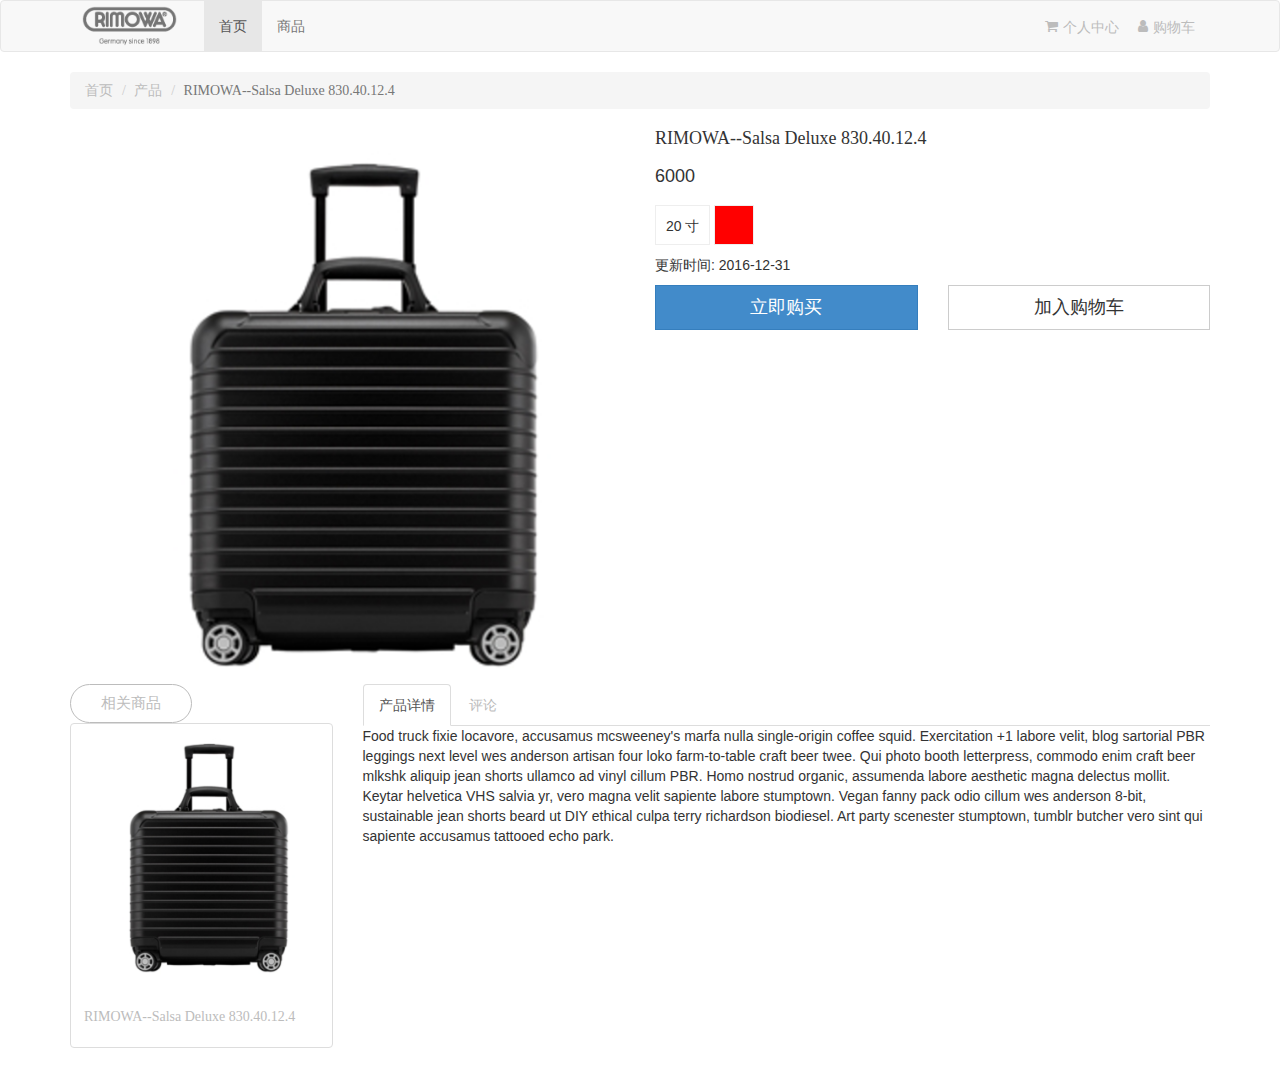
==== commit 8eba2dcf: "1" ====
--- a/detail.html
+++ b/detail.html
@@ -2,6 +2,7 @@
 <html>
 <head>
 	<title></title>
+	<link rel="stylesheet" type="text/css" href="css/bootstrap.min.css">
 	<link rel="stylesheet" type="text/css" href="css/style.css">
 	<script src="javascripts/jquery-2.2.3.min.js"></script>
 	<script type="text/javascript" src="javascripts/bootstrap.js"></script>
--- a/css/style.css
+++ b/css/style.css
@@ -1 +1 @@
-﻿.navbar a{font-size:14px}.navbar a.navbar-brand{padding:0 15px;position:relative}.navbar a.navbar-brand .navbar-brand-logo-box{background:url(../images/rimowa-logo.png) no-repeat center center;display:block;width:119px;height:50px;background-size:80%}.navbar .navbar-right{height:50px;position:relative}.navbar .navbar-right a{display:inline-block;line-height:50px;margin-left:15px}.navbar .navbar-right span{font-size:14px;vertical-align:middle;margin-left:5px}.footer{border-top:1px solid #f6f6f6;padding:15px 0}.footer .container .col-md-4 img{margin-bottom:10px}.footer .container .col-md-4 p{margin-bottom:0px;color:#bcbcbc;font-size:12px}.footer .container .col-md-4:nth-child(2){text-align:center}.footer .container .col-md-4:last-child{text-align:right}.footer .container .col-md-4:last-child p{margin-bottom:5px}.list .main-cont .thumbnail .caption a{color:#bcbcbc}.left-side .sub-cat-list{border-right:1px solid #eee;margin:0;padding:0;list-style:none}.left-side .sub-cat-list h2{font-size:14px;color:#303030}.left-side .sub-cat-list a{font-size:12px;color:#bcbcbc}.left-side .sub-cat-list li ul{list-style:none;padding:0 0 0 20px;margin:0}.left-side .sub-cat-list li ul li{padding:5px 0;font-family:'century gothic'}.detail .detail-cont .pro-name{margin:0;font-size:18px;font-family:'century gothic'}.detail .detail-cont .price p{margin:0;padding:15px 0;font-size:18px}.detail .detail-cont ul{list-style:none;margin:0;padding:0}.detail .detail-cont ul .attr{margin-bottom:10px}.detail .detail-cont ul .attr ul{list-style:none;padding:0;margin:0}.detail .detail-cont ul .attr ul li{display:inline-block;width:40px}.detail .detail-cont ul .attr ul li span{display:inline-block;width:40px;height:40px;box-sizing:border-box;border:1px solid #eee}.detail .detail-cont ul .attr ul li.attr-color-red span{background:red}.detail .detail-cont ul .attr ul li.attr-color-black span{background:black}.detail .detail-cont ul .attr span{display:inline-block;height:40px;line-height:40px;vertical-align:middle}.detail .detail-cont ul .attr span:nth-child(2){height:40px;line-height:40px}.detail .detail-cont ul .attr.attr-color span{width:40px}.detail .detail-cont ul .attr.attr-color .red{background:red}.detail .detail-cont ul .attr.attr-color li{height:40px}.detail .detail-cont ul .attr.attr-size span{width:40px}.detail .detail-cont ul .attr.attr-size span:nth-child(2){border:1px solid #eee;width:auto;padding:0 10px}.detail .detail-cont ul .attr.attr-price span:first-child{width:40px}.detail .detail-cont ul .attr span{height:40px;line-height:40px}.detail .detail-cont ul .attr span.size{padding:0 10px;border:1px solid #eee}.detail .detail-cont ul .attr span.color{display:inline-block;width:40px;height:40px;box-sizing:border-box;border:1px solid #eee}.detail .detail-cont ul .attr span.color.red{background:red}.detail .image-group img{width:100%}.detail .related-pro ul{list-style:none;margin:0;padding:0}.title{margin:0;display:inline-block;border:1px solid #bcbcbc;border-radius:50px;font-size:15px;padding:10px 30px;color:#bcbcbc}.thumbnail .caption{color:#bcbcbc}.thumbnail .caption h3{font-family:'century gothic';font-size:14px;text-overflow:ellipsis;overflow:hidden;white-space:nowrap;font-weight:200}.breadcrumb li:last-child{font-family:'century gothic'}.breadcrumb li:before{font-family:'黑体'}.btn{border-radius:0}/*! normalize.css v3.0.2 | MIT License | git.io/normalize */html{font-family:sans-serif;-ms-text-size-adjust:100%;-webkit-text-size-adjust:100%}body{margin:0}article,aside,details,figcaption,figure,footer,header,hgroup,main,menu,nav,section,summary{display:block}audio,canvas,progress,video{display:inline-block;vertical-align:baseline}audio:not([controls]){display:none;height:0}[hidden],template{display:none}a{background-color:transparent}a:active,a:hover{outline:0}abbr[title]{border-bottom:1px dotted}b,strong{font-weight:bold}dfn{font-style:italic}h1{font-size:2em;margin:0.67em 0}mark{background:#ff0;color:#000}small{font-size:80%}sub,sup{font-size:75%;line-height:0;position:relative;vertical-align:baseline}sup{top:-0.5em}sub{bottom:-0.25em}img{border:0}svg:not(:root){overflow:hidden}figure{margin:1em 40px}hr{-moz-box-sizing:content-box;box-sizing:content-box;height:0}pre{overflow:auto}code,kbd,pre,samp{font-family:monospace, monospace;font-size:1em}button,input,optgroup,select,textarea{color:inherit;font:inherit;margin:0}button{overflow:visible}button,select{text-transform:none}button,html input[type="button"],input[type="reset"],input[type="submit"]{-webkit-appearance:button;cursor:pointer}button[disabled],html input[disabled]{cursor:default}button::-moz-focus-inner,input::-moz-focus-inner{border:0;padding:0}input{line-height:normal}input[type="checkbox"],input[type="radio"]{box-sizing:border-box;padding:0}input[type="number"]::-webkit-inner-spin-button,input[type="number"]::-webkit-outer-spin-button{height:auto}input[type="search"]{-webkit-appearance:textfield;-moz-box-sizing:content-box;-webkit-box-sizing:content-box;box-sizing:content-box}input[type="search"]::-webkit-search-cancel-button,input[type="search"]::-webkit-search-decoration{-webkit-appearance:none}fieldset{border:1px solid #c0c0c0;margin:0 2px;padding:0.35em 0.625em 0.75em}legend{border:0;padding:0}textarea{overflow:auto}optgroup{font-weight:bold}table{border-collapse:collapse;border-spacing:0}td,th{padding:0}/*! Source: https://github.com/h5bp/html5-boilerplate/blob/master/src/css/main.css */@media print{*,*:before,*:after{background:transparent !important;color:#000 !important;box-shadow:none !important;text-shadow:none !important}a,a:visited{text-decoration:underline}a[href]:after{content:" (" attr(href) ")"}abbr[title]:after{content:" (" attr(title) ")"}a[href^="#"]:after,a[href^="javascript:"]:after{content:""}pre,blockquote{border:1px solid #999;page-break-inside:avoid}thead{display:table-header-group}tr,img{page-break-inside:avoid}img{max-width:100% !important}p,h2,h3{orphans:3;widows:3}h2,h3{page-break-after:avoid}select{background:#fff !important}.navbar{display:none}.btn>.caret,.dropup>.btn>.caret{border-top-color:#000 !important}.label{border:1px solid #000}.table{border-collapse:collapse !important}.table td,.table th{background-color:#fff !important}.table-bordered th,.table-bordered td{border:1px solid #ddd !important}}@font-face{font-family:'Glyphicons Halflings';src:url("../fonts/fontawesome-webfont.eot");src:url("../fonts/fontawesome-webfont.eot?#iefix") format("embedded-opentype"),url("../fonts/fontawesome-webfont.woff") format("woff"),url("../fonts/fontawesome-webfont.ttf") format("truetype"),url("../fonts/fontawesome-webfont.svg#fontawesome-webfont") format("svg")}.glyphicon{position:relative;top:1px;display:inline-block;font-family:'Glyphicons Halflings';font-style:normal;font-weight:normal;line-height:1;-webkit-font-smoothing:antialiased;-moz-osx-font-smoothing:grayscale}.glyphicon-asterisk:before{content:"\2a"}.glyphicon-plus:before{content:"\2b"}.glyphicon-euro:before,.glyphicon-eur:before{content:"\20ac"}.glyphicon-minus:before{content:"\2212"}.glyphicon-cloud:before{content:"\2601"}.glyphicon-envelope:before{content:"\2709"}.glyphicon-pencil:before{content:"\270f"}.glyphicon-glass:before{content:"\e001"}.glyphicon-music:before{content:"\e002"}.glyphicon-search:before{content:"\e003"}.glyphicon-heart:before{content:"\e005"}.glyphicon-star:before{content:"\e006"}.glyphicon-star-empty:before{content:"\e007"}.glyphicon-user:before{content:"\e008"}.glyphicon-film:before{content:"\e009"}.glyphicon-th-large:before{content:"\e010"}.glyphicon-th:before{content:"\e011"}.glyphicon-th-list:before{content:"\e012"}.glyphicon-ok:before{content:"\e013"}.glyphicon-remove:before{content:"\e014"}.glyphicon-zoom-in:before{content:"\e015"}.glyphicon-zoom-out:before{content:"\e016"}.glyphicon-off:before{content:"\e017"}.glyphicon-signal:before{content:"\e018"}.glyphicon-cog:before{content:"\e019"}.glyphicon-trash:before{content:"\e020"}.glyphicon-home:before{content:"\e021"}.glyphicon-file:before{content:"\e022"}.glyphicon-time:before{content:"\e023"}.glyphicon-road:before{content:"\e024"}.glyphicon-download-alt:before{content:"\e025"}.glyphicon-download:before{content:"\e026"}.glyphicon-upload:before{content:"\e027"}.glyphicon-inbox:before{content:"\e028"}.glyphicon-play-circle:before{content:"\e029"}.glyphicon-repeat:before{content:"\e030"}.glyphicon-refresh:before{content:"\e031"}.glyphicon-list-alt:before{content:"\e032"}.glyphicon-lock:before{content:"\e033"}.glyphicon-flag:before{content:"\e034"}.glyphicon-headphones:before{content:"\e035"}.glyphicon-volume-off:before{content:"\e036"}.glyphicon-volume-down:before{content:"\e037"}.glyphicon-volume-up:before{content:"\e038"}.glyphicon-qrcode:before{content:"\e039"}.glyphicon-barcode:before{content:"\e040"}.glyphicon-tag:before{content:"\e041"}.glyphicon-tags:before{content:"\e042"}.glyphicon-book:before{content:"\e043"}.glyphicon-bookmark:before{content:"\e044"}.glyphicon-print:before{content:"\e045"}.glyphicon-camera:before{content:"\e046"}.glyphicon-font:before{content:"\e047"}.glyphicon-bold:before{content:"\e048"}.glyphicon-italic:before{content:"\e049"}.glyphicon-text-height:before{content:"\e050"}.glyphicon-text-width:before{content:"\e051"}.glyphicon-align-left:before{content:"\e052"}.glyphicon-align-center:before{content:"\e053"}.glyphicon-align-right:before{content:"\e054"}.glyphicon-align-justify:before{content:"\e055"}.glyphicon-list:before{content:"\e056"}.glyphicon-indent-left:before{content:"\e057"}.glyphicon-indent-right:before{content:"\e058"}.glyphicon-facetime-video:before{content:"\e059"}.glyphicon-picture:before{content:"\e060"}.glyphicon-map-marker:before{content:"\e062"}.glyphicon-adjust:before{content:"\e063"}.glyphicon-tint:before{content:"\e064"}.glyphicon-edit:before{content:"\e065"}.glyphicon-share:before{content:"\e066"}.glyphicon-check:before{content:"\e067"}.glyphicon-move:before{content:"\e068"}.glyphicon-step-backward:before{content:"\e069"}.glyphicon-fast-backward:before{content:"\e070"}.glyphicon-backward:before{content:"\e071"}.glyphicon-play:before{content:"\e072"}.glyphicon-pause:before{content:"\e073"}.glyphicon-stop:before{content:"\e074"}.glyphicon-forward:before{content:"\e075"}.glyphicon-fast-forward:before{content:"\e076"}.glyphicon-step-forward:before{content:"\e077"}.glyphicon-eject:before{content:"\e078"}.glyphicon-chevron-left:before{content:"\e079"}.glyphicon-chevron-right:before{content:"\e080"}.glyphicon-plus-sign:before{content:"\e081"}.glyphicon-minus-sign:before{content:"\e082"}.glyphicon-remove-sign:before{content:"\e083"}.glyphicon-ok-sign:before{content:"\e084"}.glyphicon-question-sign:before{content:"\e085"}.glyphicon-info-sign:before{content:"\e086"}.glyphicon-screenshot:before{content:"\e087"}.glyphicon-remove-circle:before{content:"\e088"}.glyphicon-ok-circle:before{content:"\e089"}.glyphicon-ban-circle:before{content:"\e090"}.glyphicon-arrow-left:before{content:"\e091"}.glyphicon-arrow-right:before{content:"\e092"}.glyphicon-arrow-up:before{content:"\e093"}.glyphicon-arrow-down:before{content:"\e094"}.glyphicon-share-alt:before{content:"\e095"}.glyphicon-resize-full:before{content:"\e096"}.glyphicon-resize-small:before{content:"\e097"}.glyphicon-exclamation-sign:before{content:"\e101"}.glyphicon-gift:before{content:"\e102"}.glyphicon-leaf:before{content:"\e103"}.glyphicon-fire:before{content:"\e104"}.glyphicon-eye-open:before{content:"\e105"}.glyphicon-eye-close:before{content:"\e106"}.glyphicon-warning-sign:before{content:"\e107"}.glyphicon-plane:before{content:"\e108"}.glyphicon-calendar:before{content:"\e109"}.glyphicon-random:before{content:"\e110"}.glyphicon-comment:before{content:"\e111"}.glyphicon-magnet:before{content:"\e112"}.glyphicon-chevron-up:before{content:"\e113"}.glyphicon-chevron-down:before{content:"\e114"}.glyphicon-retweet:before{content:"\e115"}.glyphicon-shopping-cart:before{content:"\e116"}.glyphicon-folder-close:before{content:"\e117"}.glyphicon-folder-open:before{content:"\e118"}.glyphicon-resize-vertical:before{content:"\e119"}.glyphicon-resize-horizontal:before{content:"\e120"}.glyphicon-hdd:before{content:"\e121"}.glyphicon-bullhorn:before{content:"\e122"}.glyphicon-bell:before{content:"\e123"}.glyphicon-certificate:before{content:"\e124"}.glyphicon-thumbs-up:before{content:"\e125"}.glyphicon-thumbs-down:before{content:"\e126"}.glyphicon-hand-right:before{content:"\e127"}.glyphicon-hand-left:before{content:"\e128"}.glyphicon-hand-up:before{content:"\e129"}.glyphicon-hand-down:before{content:"\e130"}.glyphicon-circle-arrow-right:before{content:"\e131"}.glyphicon-circle-arrow-left:before{content:"\e132"}.glyphicon-circle-arrow-up:before{content:"\e133"}.glyphicon-circle-arrow-down:before{content:"\e134"}.glyphicon-globe:before{content:"\e135"}.glyphicon-wrench:before{content:"\e136"}.glyphicon-tasks:before{content:"\e137"}.glyphicon-filter:before{content:"\e138"}.glyphicon-briefcase:before{content:"\e139"}.glyphicon-fullscreen:before{content:"\e140"}.glyphicon-dashboard:before{content:"\e141"}.glyphicon-paperclip:before{content:"\e142"}.glyphicon-heart-empty:before{content:"\e143"}.glyphicon-link:before{content:"\e144"}.glyphicon-phone:before{content:"\e145"}.glyphicon-pushpin:before{content:"\e146"}.glyphicon-usd:before{content:"\e148"}.glyphicon-gbp:before{content:"\e149"}.glyphicon-sort:before{content:"\e150"}.glyphicon-sort-by-alphabet:before{content:"\e151"}.glyphicon-sort-by-alphabet-alt:before{content:"\e152"}.glyphicon-sort-by-order:before{content:"\e153"}.glyphicon-sort-by-order-alt:before{content:"\e154"}.glyphicon-sort-by-attributes:before{content:"\e155"}.glyphicon-sort-by-attributes-alt:before{content:"\e156"}.glyphicon-unchecked:before{content:"\e157"}.glyphicon-expand:before{content:"\e158"}.glyphicon-collapse-down:before{content:"\e159"}.glyphicon-collapse-up:before{content:"\e160"}.glyphicon-log-in:before{content:"\e161"}.glyphicon-flash:before{content:"\e162"}.glyphicon-log-out:before{content:"\e163"}.glyphicon-new-window:before{content:"\e164"}.glyphicon-record:before{content:"\e165"}.glyphicon-save:before{content:"\e166"}.glyphicon-open:before{content:"\e167"}.glyphicon-saved:before{content:"\e168"}.glyphicon-import:before{content:"\e169"}.glyphicon-export:before{content:"\e170"}.glyphicon-send:before{content:"\e171"}.glyphicon-floppy-disk:before{content:"\e172"}.glyphicon-floppy-saved:before{content:"\e173"}.glyphicon-floppy-remove:before{content:"\e174"}.glyphicon-floppy-save:before{content:"\e175"}.glyphicon-floppy-open:before{content:"\e176"}.glyphicon-credit-card:before{content:"\e177"}.glyphicon-transfer:before{content:"\e178"}.glyphicon-cutlery:before{content:"\e179"}.glyphicon-header:before{content:"\e180"}.glyphicon-compressed:before{content:"\e181"}.glyphicon-earphone:before{content:"\e182"}.glyphicon-phone-alt:before{content:"\e183"}.glyphicon-tower:before{content:"\e184"}.glyphicon-stats:before{content:"\e185"}.glyphicon-sd-video:before{content:"\e186"}.glyphicon-hd-video:before{content:"\e187"}.glyphicon-subtitles:before{content:"\e188"}.glyphicon-sound-stereo:before{content:"\e189"}.glyphicon-sound-dolby:before{content:"\e190"}.glyphicon-sound-5-1:before{content:"\e191"}.glyphicon-sound-6-1:before{content:"\e192"}.glyphicon-sound-7-1:before{content:"\e193"}.glyphicon-copyright-mark:before{content:"\e194"}.glyphicon-registration-mark:before{content:"\e195"}.glyphicon-cloud-download:before{content:"\e197"}.glyphicon-cloud-upload:before{content:"\e198"}.glyphicon-tree-conifer:before{content:"\e199"}.glyphicon-tree-deciduous:before{content:"\e200"}*{-webkit-box-sizing:border-box;-moz-box-sizing:border-box;box-sizing:border-box}*:before,*:after{-webkit-box-sizing:border-box;-moz-box-sizing:border-box;box-sizing:border-box}html{font-size:10px;-webkit-tap-highlight-color:transparent}body{font-family:"黑体","Helvetica Neue",Helvetica,Arial,sans-serif;font-size:14px;line-height:1.42857;color:#333;background-color:#fff}input,button,select,textarea{font-family:inherit;font-size:inherit;line-height:inherit}a{color:#303030;text-decoration:none}a:hover,a:focus{color:#0a0a0a;text-decoration:underline}a:focus{outline:thin dotted;outline:5px auto -webkit-focus-ring-color;outline-offset:-2px}figure{margin:0}img{vertical-align:middle}.img-responsive{display:block;max-width:100%;height:auto}.img-rounded{border-radius:6px}.img-thumbnail{padding:4px;line-height:1.42857;background-color:#fff;border:1px solid #ddd;border-radius:4px;-webkit-transition:all 0.2s ease-in-out;-o-transition:all 0.2s ease-in-out;transition:all 0.2s ease-in-out;display:inline-block;max-width:100%;height:auto}.img-circle{border-radius:50%}hr{margin-top:20px;margin-bottom:20px;border:0;border-top:1px solid #eee}.sr-only{position:absolute;width:1px;height:1px;margin:-1px;padding:0;overflow:hidden;clip:rect(0, 0, 0, 0);border:0}.sr-only-focusable:active,.sr-only-focusable:focus{position:static;width:auto;height:auto;margin:0;overflow:visible;clip:auto}h1,h2,h3,h4,h5,h6,.h1,.h2,.h3,.h4,.h5,.h6{font-family:inherit;font-weight:500;line-height:1.1;color:inherit}h1 small,h1 .small,h2 small,h2 .small,h3 small,h3 .small,h4 small,h4 .small,h5 small,h5 .small,h6 small,h6 .small,.h1 small,.h1 .small,.h2 small,.h2 .small,.h3 small,.h3 .small,.h4 small,.h4 .small,.h5 small,.h5 .small,.h6 small,.h6 .small{font-weight:normal;line-height:1;color:#777}h1,.h1,h2,.h2,h3,.h3{margin-top:20px;margin-bottom:10px}h1 small,h1 .small,.h1 small,.h1 .small,h2 small,h2 .small,.h2 small,.h2 .small,h3 small,h3 .small,.h3 small,.h3 .small{font-size:65%}h4,.h4,h5,.h5,h6,.h6{margin-top:10px;margin-bottom:10px}h4 small,h4 .small,.h4 small,.h4 .small,h5 small,h5 .small,.h5 small,.h5 .small,h6 small,h6 .small,.h6 small,.h6 .small{font-size:75%}h1,.h1{font-size:36px}h2,.h2{font-size:30px}h3,.h3{font-size:24px}h4,.h4{font-size:18px}h5,.h5{font-size:14px}h6,.h6{font-size:12px}p{margin:0 0 10px}.lead{margin-bottom:20px;font-size:16px;font-weight:300;line-height:1.4}@media (min-width: 768px){.lead{font-size:21px}}small,.small{font-size:85%}mark,.mark{background-color:#fcf8e3;padding:.2em}.text-left{text-align:left}.text-right{text-align:right}.text-center{text-align:center}.text-justify{text-align:justify}.text-nowrap{white-space:nowrap}.text-lowercase{text-transform:lowercase}.text-uppercase{text-transform:uppercase}.text-capitalize{text-transform:capitalize}.text-muted{color:#777}.text-primary{color:#303030}a.text-primary:hover{color:#171717}.text-success{color:#3c763d}a.text-success:hover{color:#2b542c}.text-info{color:#31708f}a.text-info:hover{color:#245269}.text-warning{color:#8a6d3b}a.text-warning:hover{color:#66512c}.text-danger{color:#a94442}a.text-danger:hover{color:#843534}.bg-primary{color:#fff}.bg-primary{background-color:#303030}a.bg-primary:hover{background-color:#171717}.bg-success{background-color:#dff0d8}a.bg-success:hover{background-color:#c1e2b3}.bg-info{background-color:#d9edf7}a.bg-info:hover{background-color:#afd9ee}.bg-warning{background-color:#fcf8e3}a.bg-warning:hover{background-color:#f7ecb5}.bg-danger{background-color:#f2dede}a.bg-danger:hover{background-color:#e4b9b9}.page-header{padding-bottom:9px;margin:40px 0 20px;border-bottom:1px solid #eee}ul,ol{margin-top:0;margin-bottom:10px}ul ul,ul ol,ol ul,ol ol{margin-bottom:0}.list-unstyled{padding-left:0;list-style:none}.list-inline{padding-left:0;list-style:none;margin-left:-5px}.list-inline>li{display:inline-block;padding-left:5px;padding-right:5px}dl{margin-top:0;margin-bottom:20px}dt,dd{line-height:1.42857}dt{font-weight:bold}dd{margin-left:0}.dl-horizontal dd:before,.dl-horizontal dd:after{content:" ";display:table}.dl-horizontal dd:after{clear:both}@media (min-width: 768px){.dl-horizontal dt{float:left;width:160px;clear:left;text-align:right;overflow:hidden;text-overflow:ellipsis;white-space:nowrap}.dl-horizontal dd{margin-left:180px}}abbr[title],abbr[data-original-title]{cursor:help;border-bottom:1px dotted #777}.initialism{font-size:90%;text-transform:uppercase}blockquote{padding:10px 20px;margin:0 0 20px;font-size:17.5px;border-left:5px solid #eee}blockquote p:last-child,blockquote ul:last-child,blockquote ol:last-child{margin-bottom:0}blockquote footer,blockquote small,blockquote .small{display:block;font-size:80%;line-height:1.42857;color:#777}blockquote footer:before,blockquote small:before,blockquote .small:before{content:'\2014 \00A0'}.blockquote-reverse,blockquote.pull-right{padding-right:15px;padding-left:0;border-right:5px solid #eee;border-left:0;text-align:right}.blockquote-reverse footer:before,.blockquote-reverse small:before,.blockquote-reverse .small:before,blockquote.pull-right footer:before,blockquote.pull-right small:before,blockquote.pull-right .small:before{content:''}.blockquote-reverse footer:after,.blockquote-reverse small:after,.blockquote-reverse .small:after,blockquote.pull-right footer:after,blockquote.pull-right small:after,blockquote.pull-right .small:after{content:'\00A0 \2014'}address{margin-bottom:20px;font-style:normal;line-height:1.42857}code,kbd,pre,samp{font-family:Menlo,Monaco,Consolas,"Courier New",monospace}code{padding:2px 4px;font-size:90%;color:#c7254e;background-color:#f9f2f4;border-radius:4px}kbd{padding:2px 4px;font-size:90%;color:#fff;background-color:#333;border-radius:3px;box-shadow:inset 0 -1px 0 rgba(0,0,0,0.25)}kbd kbd{padding:0;font-size:100%;font-weight:bold;box-shadow:none}pre{display:block;padding:9.5px;margin:0 0 10px;font-size:13px;line-height:1.42857;word-break:break-all;word-wrap:break-word;color:#333;background-color:#f5f5f5;border:1px solid #ccc;border-radius:4px}pre code{padding:0;font-size:inherit;color:inherit;white-space:pre-wrap;background-color:transparent;border-radius:0}.pre-scrollable{max-height:340px;overflow-y:scroll}.container{margin-right:auto;margin-left:auto;padding-left:15px;padding-right:15px}.container:before,.container:after{content:" ";display:table}.container:after{clear:both}@media (min-width: 768px){.container{width:750px}}@media (min-width: 992px){.container{width:970px}}@media (min-width: 1200px){.container{width:1170px}}.container-fluid{margin-right:auto;margin-left:auto;padding-left:15px;padding-right:15px}.container-fluid:before,.container-fluid:after{content:" ";display:table}.container-fluid:after{clear:both}.row{margin-left:-15px;margin-right:-15px}.row:before,.row:after{content:" ";display:table}.row:after{clear:both}.col-xs-1,.col-sm-1,.col-md-1,.col-lg-1,.col-xs-2,.col-sm-2,.col-md-2,.col-lg-2,.col-xs-3,.col-sm-3,.col-md-3,.col-lg-3,.col-xs-4,.col-sm-4,.col-md-4,.col-lg-4,.col-xs-5,.col-sm-5,.col-md-5,.col-lg-5,.col-xs-6,.col-sm-6,.col-md-6,.col-lg-6,.col-xs-7,.col-sm-7,.col-md-7,.col-lg-7,.col-xs-8,.col-sm-8,.col-md-8,.col-lg-8,.col-xs-9,.col-sm-9,.col-md-9,.col-lg-9,.col-xs-10,.col-sm-10,.col-md-10,.col-lg-10,.col-xs-11,.col-sm-11,.col-md-11,.col-lg-11,.col-xs-12,.col-sm-12,.col-md-12,.col-lg-12{position:relative;min-height:1px;padding-left:15px;padding-right:15px}.col-xs-1,.col-xs-2,.col-xs-3,.col-xs-4,.col-xs-5,.col-xs-6,.col-xs-7,.col-xs-8,.col-xs-9,.col-xs-10,.col-xs-11,.col-xs-12{float:left}.col-xs-1{width:8.33333%}.col-xs-2{width:16.66667%}.col-xs-3{width:25%}.col-xs-4{width:33.33333%}.col-xs-5{width:41.66667%}.col-xs-6{width:50%}.col-xs-7{width:58.33333%}.col-xs-8{width:66.66667%}.col-xs-9{width:75%}.col-xs-10{width:83.33333%}.col-xs-11{width:91.66667%}.col-xs-12{width:100%}.col-xs-pull-0{right:auto}.col-xs-pull-1{right:8.33333%}.col-xs-pull-2{right:16.66667%}.col-xs-pull-3{right:25%}.col-xs-pull-4{right:33.33333%}.col-xs-pull-5{right:41.66667%}.col-xs-pull-6{right:50%}.col-xs-pull-7{right:58.33333%}.col-xs-pull-8{right:66.66667%}.col-xs-pull-9{right:75%}.col-xs-pull-10{right:83.33333%}.col-xs-pull-11{right:91.66667%}.col-xs-pull-12{right:100%}.col-xs-push-0{left:auto}.col-xs-push-1{left:8.33333%}.col-xs-push-2{left:16.66667%}.col-xs-push-3{left:25%}.col-xs-push-4{left:33.33333%}.col-xs-push-5{left:41.66667%}.col-xs-push-6{left:50%}.col-xs-push-7{left:58.33333%}.col-xs-push-8{left:66.66667%}.col-xs-push-9{left:75%}.col-xs-push-10{left:83.33333%}.col-xs-push-11{left:91.66667%}.col-xs-push-12{left:100%}.col-xs-offset-0{margin-left:0%}.col-xs-offset-1{margin-left:8.33333%}.col-xs-offset-2{margin-left:16.66667%}.col-xs-offset-3{margin-left:25%}.col-xs-offset-4{margin-left:33.33333%}.col-xs-offset-5{margin-left:41.66667%}.col-xs-offset-6{margin-left:50%}.col-xs-offset-7{margin-left:58.33333%}.col-xs-offset-8{margin-left:66.66667%}.col-xs-offset-9{margin-left:75%}.col-xs-offset-10{margin-left:83.33333%}.col-xs-offset-11{margin-left:91.66667%}.col-xs-offset-12{margin-left:100%}@media (min-width: 768px){.col-sm-1,.col-sm-2,.col-sm-3,.col-sm-4,.col-sm-5,.col-sm-6,.col-sm-7,.col-sm-8,.col-sm-9,.col-sm-10,.col-sm-11,.col-sm-12{float:left}.col-sm-1{width:8.33333%}.col-sm-2{width:16.66667%}.col-sm-3{width:25%}.col-sm-4{width:33.33333%}.col-sm-5{width:41.66667%}.col-sm-6{width:50%}.col-sm-7{width:58.33333%}.col-sm-8{width:66.66667%}.col-sm-9{width:75%}.col-sm-10{width:83.33333%}.col-sm-11{width:91.66667%}.col-sm-12{width:100%}.col-sm-pull-0{right:auto}.col-sm-pull-1{right:8.33333%}.col-sm-pull-2{right:16.66667%}.col-sm-pull-3{right:25%}.col-sm-pull-4{right:33.33333%}.col-sm-pull-5{right:41.66667%}.col-sm-pull-6{right:50%}.col-sm-pull-7{right:58.33333%}.col-sm-pull-8{right:66.66667%}.col-sm-pull-9{right:75%}.col-sm-pull-10{right:83.33333%}.col-sm-pull-11{right:91.66667%}.col-sm-pull-12{right:100%}.col-sm-push-0{left:auto}.col-sm-push-1{left:8.33333%}.col-sm-push-2{left:16.66667%}.col-sm-push-3{left:25%}.col-sm-push-4{left:33.33333%}.col-sm-push-5{left:41.66667%}.col-sm-push-6{left:50%}.col-sm-push-7{left:58.33333%}.col-sm-push-8{left:66.66667%}.col-sm-push-9{left:75%}.col-sm-push-10{left:83.33333%}.col-sm-push-11{left:91.66667%}.col-sm-push-12{left:100%}.col-sm-offset-0{margin-left:0%}.col-sm-offset-1{margin-left:8.33333%}.col-sm-offset-2{margin-left:16.66667%}.col-sm-offset-3{margin-left:25%}.col-sm-offset-4{margin-left:33.33333%}.col-sm-offset-5{margin-left:41.66667%}.col-sm-offset-6{margin-left:50%}.col-sm-offset-7{margin-left:58.33333%}.col-sm-offset-8{margin-left:66.66667%}.col-sm-offset-9{margin-left:75%}.col-sm-offset-10{margin-left:83.33333%}.col-sm-offset-11{margin-left:91.66667%}.col-sm-offset-12{margin-left:100%}}@media (min-width: 992px){.col-md-1,.col-md-2,.col-md-3,.col-md-4,.col-md-5,.col-md-6,.col-md-7,.col-md-8,.col-md-9,.col-md-10,.col-md-11,.col-md-12{float:left}.col-md-1{width:8.33333%}.col-md-2{width:16.66667%}.col-md-3{width:25%}.col-md-4{width:33.33333%}.col-md-5{width:41.66667%}.col-md-6{width:50%}.col-md-7{width:58.33333%}.col-md-8{width:66.66667%}.col-md-9{width:75%}.col-md-10{width:83.33333%}.col-md-11{width:91.66667%}.col-md-12{width:100%}.col-md-pull-0{right:auto}.col-md-pull-1{right:8.33333%}.col-md-pull-2{right:16.66667%}.col-md-pull-3{right:25%}.col-md-pull-4{right:33.33333%}.col-md-pull-5{right:41.66667%}.col-md-pull-6{right:50%}.col-md-pull-7{right:58.33333%}.col-md-pull-8{right:66.66667%}.col-md-pull-9{right:75%}.col-md-pull-10{right:83.33333%}.col-md-pull-11{right:91.66667%}.col-md-pull-12{right:100%}.col-md-push-0{left:auto}.col-md-push-1{left:8.33333%}.col-md-push-2{left:16.66667%}.col-md-push-3{left:25%}.col-md-push-4{left:33.33333%}.col-md-push-5{left:41.66667%}.col-md-push-6{left:50%}.col-md-push-7{left:58.33333%}.col-md-push-8{left:66.66667%}.col-md-push-9{left:75%}.col-md-push-10{left:83.33333%}.col-md-push-11{left:91.66667%}.col-md-push-12{left:100%}.col-md-offset-0{margin-left:0%}.col-md-offset-1{margin-left:8.33333%}.col-md-offset-2{margin-left:16.66667%}.col-md-offset-3{margin-left:25%}.col-md-offset-4{margin-left:33.33333%}.col-md-offset-5{margin-left:41.66667%}.col-md-offset-6{margin-left:50%}.col-md-offset-7{margin-left:58.33333%}.col-md-offset-8{margin-left:66.66667%}.col-md-offset-9{margin-left:75%}.col-md-offset-10{margin-left:83.33333%}.col-md-offset-11{margin-left:91.66667%}.col-md-offset-12{margin-left:100%}}@media (min-width: 1200px){.col-lg-1,.col-lg-2,.col-lg-3,.col-lg-4,.col-lg-5,.col-lg-6,.col-lg-7,.col-lg-8,.col-lg-9,.col-lg-10,.col-lg-11,.col-lg-12{float:left}.col-lg-1{width:8.33333%}.col-lg-2{width:16.66667%}.col-lg-3{width:25%}.col-lg-4{width:33.33333%}.col-lg-5{width:41.66667%}.col-lg-6{width:50%}.col-lg-7{width:58.33333%}.col-lg-8{width:66.66667%}.col-lg-9{width:75%}.col-lg-10{width:83.33333%}.col-lg-11{width:91.66667%}.col-lg-12{width:100%}.col-lg-pull-0{right:auto}.col-lg-pull-1{right:8.33333%}.col-lg-pull-2{right:16.66667%}.col-lg-pull-3{right:25%}.col-lg-pull-4{right:33.33333%}.col-lg-pull-5{right:41.66667%}.col-lg-pull-6{right:50%}.col-lg-pull-7{right:58.33333%}.col-lg-pull-8{right:66.66667%}.col-lg-pull-9{right:75%}.col-lg-pull-10{right:83.33333%}.col-lg-pull-11{right:91.66667%}.col-lg-pull-12{right:100%}.col-lg-push-0{left:auto}.col-lg-push-1{left:8.33333%}.col-lg-push-2{left:16.66667%}.col-lg-push-3{left:25%}.col-lg-push-4{left:33.33333%}.col-lg-push-5{left:41.66667%}.col-lg-push-6{left:50%}.col-lg-push-7{left:58.33333%}.col-lg-push-8{left:66.66667%}.col-lg-push-9{left:75%}.col-lg-push-10{left:83.33333%}.col-lg-push-11{left:91.66667%}.col-lg-push-12{left:100%}.col-lg-offset-0{margin-left:0%}.col-lg-offset-1{margin-left:8.33333%}.col-lg-offset-2{margin-left:16.66667%}.col-lg-offset-3{margin-left:25%}.col-lg-offset-4{margin-left:33.33333%}.col-lg-offset-5{margin-left:41.66667%}.col-lg-offset-6{margin-left:50%}.col-lg-offset-7{margin-left:58.33333%}.col-lg-offset-8{margin-left:66.66667%}.col-lg-offset-9{margin-left:75%}.col-lg-offset-10{margin-left:83.33333%}.col-lg-offset-11{margin-left:91.66667%}.col-lg-offset-12{margin-left:100%}}table{background-color:transparent}caption{padding-top:8px;padding-bottom:8px;color:#777;text-align:left}th{text-align:left}.table{width:100%;max-width:100%;margin-bottom:20px}.table>thead>tr>th,.table>thead>tr>td,.table>tbody>tr>th,.table>tbody>tr>td,.table>tfoot>tr>th,.table>tfoot>tr>td{padding:8px;line-height:1.42857;vertical-align:top;border-top:1px solid #ddd}.table>thead>tr>th{vertical-align:bottom;border-bottom:2px solid #ddd}.table>caption+thead>tr:first-child>th,.table>caption+thead>tr:first-child>td,.table>colgroup+thead>tr:first-child>th,.table>colgroup+thead>tr:first-child>td,.table>thead:first-child>tr:first-child>th,.table>thead:first-child>tr:first-child>td{border-top:0}.table>tbody+tbody{border-top:2px solid #ddd}.table .table{background-color:#fff}.table-condensed>thead>tr>th,.table-condensed>thead>tr>td,.table-condensed>tbody>tr>th,.table-condensed>tbody>tr>td,.table-condensed>tfoot>tr>th,.table-condensed>tfoot>tr>td{padding:5px}.table-bordered{border:1px solid #ddd}.table-bordered>thead>tr>th,.table-bordered>thead>tr>td,.table-bordered>tbody>tr>th,.table-bordered>tbody>tr>td,.table-bordered>tfoot>tr>th,.table-bordered>tfoot>tr>td{border:1px solid #ddd}.table-bordered>thead>tr>th,.table-bordered>thead>tr>td{border-bottom-width:2px}.table-striped>tbody>tr:nth-child(odd){background-color:#f9f9f9}.table-hover>tbody>tr:hover{background-color:#f5f5f5}table col[class*="col-"]{position:static;float:none;display:table-column}table td[class*="col-"],table th[class*="col-"]{position:static;float:none;display:table-cell}.table>thead>tr>td.active,.table>thead>tr>th.active,.table>thead>tr.active>td,.table>thead>tr.active>th,.table>tbody>tr>td.active,.table>tbody>tr>th.active,.table>tbody>tr.active>td,.table>tbody>tr.active>th,.table>tfoot>tr>td.active,.table>tfoot>tr>th.active,.table>tfoot>tr.active>td,.table>tfoot>tr.active>th{background-color:#f5f5f5}.table-hover>tbody>tr>td.active:hover,.table-hover>tbody>tr>th.active:hover,.table-hover>tbody>tr.active:hover>td,.table-hover>tbody>tr:hover>.active,.table-hover>tbody>tr.active:hover>th{background-color:#e8e8e8}.table>thead>tr>td.success,.table>thead>tr>th.success,.table>thead>tr.success>td,.table>thead>tr.success>th,.table>tbody>tr>td.success,.table>tbody>tr>th.success,.table>tbody>tr.success>td,.table>tbody>tr.success>th,.table>tfoot>tr>td.success,.table>tfoot>tr>th.success,.table>tfoot>tr.success>td,.table>tfoot>tr.success>th{background-color:#dff0d8}.table-hover>tbody>tr>td.success:hover,.table-hover>tbody>tr>th.success:hover,.table-hover>tbody>tr.success:hover>td,.table-hover>tbody>tr:hover>.success,.table-hover>tbody>tr.success:hover>th{background-color:#d0e9c6}.table>thead>tr>td.info,.table>thead>tr>th.info,.table>thead>tr.info>td,.table>thead>tr.info>th,.table>tbody>tr>td.info,.table>tbody>tr>th.info,.table>tbody>tr.info>td,.table>tbody>tr.info>th,.table>tfoot>tr>td.info,.table>tfoot>tr>th.info,.table>tfoot>tr.info>td,.table>tfoot>tr.info>th{background-color:#d9edf7}.table-hover>tbody>tr>td.info:hover,.table-hover>tbody>tr>th.info:hover,.table-hover>tbody>tr.info:hover>td,.table-hover>tbody>tr:hover>.info,.table-hover>tbody>tr.info:hover>th{background-color:#c4e3f3}.table>thead>tr>td.warning,.table>thead>tr>th.warning,.table>thead>tr.warning>td,.table>thead>tr.warning>th,.table>tbody>tr>td.warning,.table>tbody>tr>th.warning,.table>tbody>tr.warning>td,.table>tbody>tr.warning>th,.table>tfoot>tr>td.warning,.table>tfoot>tr>th.warning,.table>tfoot>tr.warning>td,.table>tfoot>tr.warning>th{background-color:#fcf8e3}.table-hover>tbody>tr>td.warning:hover,.table-hover>tbody>tr>th.warning:hover,.table-hover>tbody>tr.warning:hover>td,.table-hover>tbody>tr:hover>.warning,.table-hover>tbody>tr.warning:hover>th{background-color:#faf2cc}.table>thead>tr>td.danger,.table>thead>tr>th.danger,.table>thead>tr.danger>td,.table>thead>tr.danger>th,.table>tbody>tr>td.danger,.table>tbody>tr>th.danger,.table>tbody>tr.danger>td,.table>tbody>tr.danger>th,.table>tfoot>tr>td.danger,.table>tfoot>tr>th.danger,.table>tfoot>tr.danger>td,.table>tfoot>tr.danger>th{background-color:#f2dede}.table-hover>tbody>tr>td.danger:hover,.table-hover>tbody>tr>th.danger:hover,.table-hover>tbody>tr.danger:hover>td,.table-hover>tbody>tr:hover>.danger,.table-hover>tbody>tr.danger:hover>th{background-color:#ebcccc}.table-responsive{overflow-x:auto;min-height:0.01%}@media screen and (max-width: 767px){.table-responsive{width:100%;margin-bottom:15px;overflow-y:hidden;-ms-overflow-style:-ms-autohiding-scrollbar;border:1px solid #ddd}.table-responsive>.table{margin-bottom:0}.table-responsive>.table>thead>tr>th,.table-responsive>.table>thead>tr>td,.table-responsive>.table>tbody>tr>th,.table-responsive>.table>tbody>tr>td,.table-responsive>.table>tfoot>tr>th,.table-responsive>.table>tfoot>tr>td{white-space:nowrap}.table-responsive>.table-bordered{border:0}.table-responsive>.table-bordered>thead>tr>th:first-child,.table-responsive>.table-bordered>thead>tr>td:first-child,.table-responsive>.table-bordered>tbody>tr>th:first-child,.table-responsive>.table-bordered>tbody>tr>td:first-child,.table-responsive>.table-bordered>tfoot>tr>th:first-child,.table-responsive>.table-bordered>tfoot>tr>td:first-child{border-left:0}.table-responsive>.table-bordered>thead>tr>th:last-child,.table-responsive>.table-bordered>thead>tr>td:last-child,.table-responsive>.table-bordered>tbody>tr>th:last-child,.table-responsive>.table-bordered>tbody>tr>td:last-child,.table-responsive>.table-bordered>tfoot>tr>th:last-child,.table-responsive>.table-bordered>tfoot>tr>td:last-child{border-right:0}.table-responsive>.table-bordered>tbody>tr:last-child>th,.table-responsive>.table-bordered>tbody>tr:last-child>td,.table-responsive>.table-bordered>tfoot>tr:last-child>th,.table-responsive>.table-bordered>tfoot>tr:last-child>td{border-bottom:0}}fieldset{padding:0;margin:0;border:0;min-width:0}legend{display:block;width:100%;padding:0;margin-bottom:20px;font-size:21px;line-height:inherit;color:#333;border:0;border-bottom:1px solid #e5e5e5}label{display:inline-block;max-width:100%;margin-bottom:5px;font-weight:bold}input[type="search"]{-webkit-box-sizing:border-box;-moz-box-sizing:border-box;box-sizing:border-box}input[type="radio"],input[type="checkbox"]{margin:4px 0 0;margin-top:1px \9;line-height:normal}input[type="file"]{display:block}input[type="range"]{display:block;width:100%}select[multiple],select[size]{height:auto}input[type="file"]:focus,input[type="radio"]:focus,input[type="checkbox"]:focus{outline:thin dotted;outline:5px auto -webkit-focus-ring-color;outline-offset:-2px}output{display:block;padding-top:7px;font-size:14px;line-height:1.42857;color:#555}.form-control{display:block;width:100%;height:34px;padding:6px 12px;font-size:14px;line-height:1.42857;color:#555;background-color:#fff;background-image:none;border:1px solid #ccc;border-radius:4px;-webkit-box-shadow:inset 0 1px 1px rgba(0,0,0,0.075);box-shadow:inset 0 1px 1px rgba(0,0,0,0.075);-webkit-transition:border-color ease-in-out 0.15s,box-shadow ease-in-out 0.15s;-o-transition:border-color ease-in-out 0.15s,box-shadow ease-in-out 0.15s;transition:border-color ease-in-out 0.15s,box-shadow ease-in-out 0.15s}.form-control:focus{border-color:#66afe9;outline:0;-webkit-box-shadow:inset 0 1px 1px rgba(0,0,0,0.075),0 0 8px rgba(102,175,233,0.6);box-shadow:inset 0 1px 1px rgba(0,0,0,0.075),0 0 8px rgba(102,175,233,0.6)}.form-control::-moz-placeholder{color:#999;opacity:1}.form-control:-ms-input-placeholder{color:#999}.form-control::-webkit-input-placeholder{color:#999}.form-control[disabled],.form-control[readonly],fieldset[disabled] .form-control{cursor:not-allowed;background-color:#eee;opacity:1}textarea.form-control{height:auto}input[type="search"]{-webkit-appearance:none}input[type="date"],input[type="time"],input[type="datetime-local"],input[type="month"]{line-height:34px;line-height:1.42857 \0}input[type="date"].input-sm,.input-group-sm>input[type="date"].form-control,.input-group-sm>input[type="date"].input-group-addon,.input-group-sm>.input-group-btn>input[type="date"].btn,input[type="time"].input-sm,.input-group-sm>input[type="time"].form-control,.input-group-sm>input[type="time"].input-group-addon,.input-group-sm>.input-group-btn>input[type="time"].btn,input[type="datetime-local"].input-sm,.input-group-sm>input[type="datetime-local"].form-control,.input-group-sm>input[type="datetime-local"].input-group-addon,.input-group-sm>.input-group-btn>input[type="datetime-local"].btn,input[type="month"].input-sm,.input-group-sm>input[type="month"].form-control,.input-group-sm>input[type="month"].input-group-addon,.input-group-sm>.input-group-btn>input[type="month"].btn{line-height:30px;line-height:1.5 \0}input[type="date"].input-lg,.input-group-lg>input[type="date"].form-control,.input-group-lg>input[type="date"].input-group-addon,.input-group-lg>.input-group-btn>input[type="date"].btn,input[type="time"].input-lg,.input-group-lg>input[type="time"].form-control,.input-group-lg>input[type="time"].input-group-addon,.input-group-lg>.input-group-btn>input[type="time"].btn,input[type="datetime-local"].input-lg,.input-group-lg>input[type="datetime-local"].form-control,.input-group-lg>input[type="datetime-local"].input-group-addon,.input-group-lg>.input-group-btn>input[type="datetime-local"].btn,input[type="month"].input-lg,.input-group-lg>input[type="month"].form-control,.input-group-lg>input[type="month"].input-group-addon,.input-group-lg>.input-group-btn>input[type="month"].btn{line-height:46px;line-height:1.33 \0}_:-ms-fullscreen,:root input[type="date"],_:-ms-fullscreen,:root input[type="time"],_:-ms-fullscreen,:root input[type="datetime-local"],_:-ms-fullscreen,:root input[type="month"]{line-height:1.42857}_:-ms-fullscreen.input-sm,.input-group-sm>_.form-control:-ms-fullscreen,.input-group-sm>_.input-group-addon:-ms-fullscreen,.input-group-sm>.input-group-btn>_.btn:-ms-fullscreen,:root input[type="date"].input-sm,:root .input-group-sm>input[type="date"].form-control,:root .input-group-sm>input[type="date"].input-group-addon,:root .input-group-sm>.input-group-btn>input[type="date"].btn,_:-ms-fullscreen.input-sm,.input-group-sm>_.form-control:-ms-fullscreen,.input-group-sm>_.input-group-addon:-ms-fullscreen,.input-group-sm>.input-group-btn>_.btn:-ms-fullscreen,:root input[type="time"].input-sm,:root .input-group-sm>input[type="time"].form-control,:root .input-group-sm>input[type="time"].input-group-addon,:root .input-group-sm>.input-group-btn>input[type="time"].btn,_:-ms-fullscreen.input-sm,.input-group-sm>_.form-control:-ms-fullscreen,.input-group-sm>_.input-group-addon:-ms-fullscreen,.input-group-sm>.input-group-btn>_.btn:-ms-fullscreen,:root input[type="datetime-local"].input-sm,:root .input-group-sm>input[type="datetime-local"].form-control,:root .input-group-sm>input[type="datetime-local"].input-group-addon,:root .input-group-sm>.input-group-btn>input[type="datetime-local"].btn,_:-ms-fullscreen.input-sm,.input-group-sm>_.form-control:-ms-fullscreen,.input-group-sm>_.input-group-addon:-ms-fullscreen,.input-group-sm>.input-group-btn>_.btn:-ms-fullscreen,:root input[type="month"].input-sm,:root .input-group-sm>input[type="month"].form-control,:root .input-group-sm>input[type="month"].input-group-addon,:root .input-group-sm>.input-group-btn>input[type="month"].btn{line-height:1.5}_:-ms-fullscreen.input-lg,.input-group-lg>_.form-control:-ms-fullscreen,.input-group-lg>_.input-group-addon:-ms-fullscreen,.input-group-lg>.input-group-btn>_.btn:-ms-fullscreen,:root input[type="date"].input-lg,:root .input-group-lg>input[type="date"].form-control,:root .input-group-lg>input[type="date"].input-group-addon,:root .input-group-lg>.input-group-btn>input[type="date"].btn,_:-ms-fullscreen.input-lg,.input-group-lg>_.form-control:-ms-fullscreen,.input-group-lg>_.input-group-addon:-ms-fullscreen,.input-group-lg>.input-group-btn>_.btn:-ms-fullscreen,:root input[type="time"].input-lg,:root .input-group-lg>input[type="time"].form-control,:root .input-group-lg>input[type="time"].input-group-addon,:root .input-group-lg>.input-group-btn>input[type="time"].btn,_:-ms-fullscreen.input-lg,.input-group-lg>_.form-control:-ms-fullscreen,.input-group-lg>_.input-group-addon:-ms-fullscreen,.input-group-lg>.input-group-btn>_.btn:-ms-fullscreen,:root input[type="datetime-local"].input-lg,:root .input-group-lg>input[type="datetime-local"].form-control,:root .input-group-lg>input[type="datetime-local"].input-group-addon,:root .input-group-lg>.input-group-btn>input[type="datetime-local"].btn,_:-ms-fullscreen.input-lg,.input-group-lg>_.form-control:-ms-fullscreen,.input-group-lg>_.input-group-addon:-ms-fullscreen,.input-group-lg>.input-group-btn>_.btn:-ms-fullscreen,:root input[type="month"].input-lg,:root .input-group-lg>input[type="month"].form-control,:root .input-group-lg>input[type="month"].input-group-addon,:root .input-group-lg>.input-group-btn>input[type="month"].btn{line-height:1.33}.form-group{margin-bottom:15px}.radio,.checkbox{position:relative;display:block;margin-top:10px;margin-bottom:10px}.radio label,.checkbox label{min-height:20px;padding-left:20px;margin-bottom:0;font-weight:normal;cursor:pointer}.radio input[type="radio"],.radio-inline input[type="radio"],.checkbox input[type="checkbox"],.checkbox-inline input[type="checkbox"]{position:absolute;margin-left:-20px;margin-top:4px \9}.radio+.radio,.checkbox+.checkbox{margin-top:-5px}.radio-inline,.checkbox-inline{display:inline-block;padding-left:20px;margin-bottom:0;vertical-align:middle;font-weight:normal;cursor:pointer}.radio-inline+.radio-inline,.checkbox-inline+.checkbox-inline{margin-top:0;margin-left:10px}input[type="radio"][disabled],input[type="radio"].disabled,fieldset[disabled] input[type="radio"],input[type="checkbox"][disabled],input[type="checkbox"].disabled,fieldset[disabled] input[type="checkbox"]{cursor:not-allowed}.radio-inline.disabled,fieldset[disabled] .radio-inline,.checkbox-inline.disabled,fieldset[disabled] .checkbox-inline{cursor:not-allowed}.radio.disabled label,fieldset[disabled] .radio label,.checkbox.disabled label,fieldset[disabled] .checkbox label{cursor:not-allowed}.form-control-static{padding-top:7px;padding-bottom:7px;margin-bottom:0}.form-control-static.input-lg,.input-group-lg>.form-control-static.form-control,.input-group-lg>.form-control-static.input-group-addon,.input-group-lg>.input-group-btn>.form-control-static.btn,.form-control-static.input-sm,.input-group-sm>.form-control-static.form-control,.input-group-sm>.form-control-static.input-group-addon,.input-group-sm>.input-group-btn>.form-control-static.btn{padding-left:0;padding-right:0}.input-sm,.input-group-sm>.form-control,.input-group-sm>.input-group-addon,.input-group-sm>.input-group-btn>.btn,.form-group-sm .form-control{height:30px;padding:5px 10px;font-size:12px;line-height:1.5;border-radius:3px}select.input-sm,.input-group-sm>select.form-control,.input-group-sm>select.input-group-addon,.input-group-sm>.input-group-btn>select.btn,.form-group-sm .form-control{height:30px;line-height:30px}textarea.input-sm,.input-group-sm>textarea.form-control,.input-group-sm>textarea.input-group-addon,.input-group-sm>.input-group-btn>textarea.btn,.form-group-sm .form-control,select[multiple].input-sm,.input-group-sm>select[multiple].form-control,.input-group-sm>select[multiple].input-group-addon,.input-group-sm>.input-group-btn>select[multiple].btn,.form-group-sm .form-control{height:auto}.input-lg,.input-group-lg>.form-control,.input-group-lg>.input-group-addon,.input-group-lg>.input-group-btn>.btn,.form-group-lg .form-control{height:46px;padding:10px 16px;font-size:18px;line-height:1.33;border-radius:6px}select.input-lg,.input-group-lg>select.form-control,.input-group-lg>select.input-group-addon,.input-group-lg>.input-group-btn>select.btn,.form-group-lg .form-control{height:46px;line-height:46px}textarea.input-lg,.input-group-lg>textarea.form-control,.input-group-lg>textarea.input-group-addon,.input-group-lg>.input-group-btn>textarea.btn,.form-group-lg .form-control,select[multiple].input-lg,.input-group-lg>select[multiple].form-control,.input-group-lg>select[multiple].input-group-addon,.input-group-lg>.input-group-btn>select[multiple].btn,.form-group-lg .form-control{height:auto}.has-feedback{position:relative}.has-feedback .form-control{padding-right:42.5px}.form-control-feedback{position:absolute;top:0;right:0;z-index:2;display:block;width:34px;height:34px;line-height:34px;text-align:center;pointer-events:none}.input-lg+.form-control-feedback,.input-group-lg>.form-control+.form-control-feedback,.input-group-lg>.input-group-addon+.form-control-feedback,.input-group-lg>.input-group-btn>.btn+.form-control-feedback{width:46px;height:46px;line-height:46px}.input-sm+.form-control-feedback,.input-group-sm>.form-control+.form-control-feedback,.input-group-sm>.input-group-addon+.form-control-feedback,.input-group-sm>.input-group-btn>.btn+.form-control-feedback{width:30px;height:30px;line-height:30px}.has-success .help-block,.has-success .control-label,.has-success .radio,.has-success .checkbox,.has-success .radio-inline,.has-success .checkbox-inline,.has-success.radio label,.has-success.checkbox label,.has-success.radio-inline label,.has-success.checkbox-inline label{color:#3c763d}.has-success .form-control{border-color:#3c763d;-webkit-box-shadow:inset 0 1px 1px rgba(0,0,0,0.075);box-shadow:inset 0 1px 1px rgba(0,0,0,0.075)}.has-success .form-control:focus{border-color:#2b542c;-webkit-box-shadow:inset 0 1px 1px rgba(0,0,0,0.075),0 0 6px #67b168;box-shadow:inset 0 1px 1px rgba(0,0,0,0.075),0 0 6px #67b168}.has-success .input-group-addon{color:#3c763d;border-color:#3c763d;background-color:#dff0d8}.has-success .form-control-feedback{color:#3c763d}.has-warning .help-block,.has-warning .control-label,.has-warning .radio,.has-warning .checkbox,.has-warning .radio-inline,.has-warning .checkbox-inline,.has-warning.radio label,.has-warning.checkbox label,.has-warning.radio-inline label,.has-warning.checkbox-inline label{color:#8a6d3b}.has-warning .form-control{border-color:#8a6d3b;-webkit-box-shadow:inset 0 1px 1px rgba(0,0,0,0.075);box-shadow:inset 0 1px 1px rgba(0,0,0,0.075)}.has-warning .form-control:focus{border-color:#66512c;-webkit-box-shadow:inset 0 1px 1px rgba(0,0,0,0.075),0 0 6px #c0a16b;box-shadow:inset 0 1px 1px rgba(0,0,0,0.075),0 0 6px #c0a16b}.has-warning .input-group-addon{color:#8a6d3b;border-color:#8a6d3b;background-color:#fcf8e3}.has-warning .form-control-feedback{color:#8a6d3b}.has-error .help-block,.has-error .control-label,.has-error .radio,.has-error .checkbox,.has-error .radio-inline,.has-error .checkbox-inline,.has-error.radio label,.has-error.checkbox label,.has-error.radio-inline label,.has-error.checkbox-inline label{color:#a94442}.has-error .form-control{border-color:#a94442;-webkit-box-shadow:inset 0 1px 1px rgba(0,0,0,0.075);box-shadow:inset 0 1px 1px rgba(0,0,0,0.075)}.has-error .form-control:focus{border-color:#843534;-webkit-box-shadow:inset 0 1px 1px rgba(0,0,0,0.075),0 0 6px #ce8483;box-shadow:inset 0 1px 1px rgba(0,0,0,0.075),0 0 6px #ce8483}.has-error .input-group-addon{color:#a94442;border-color:#a94442;background-color:#f2dede}.has-error .form-control-feedback{color:#a94442}.has-feedback label ~ .form-control-feedback{top:25px}.has-feedback label.sr-only ~ .form-control-feedback{top:0}.help-block{display:block;margin-top:5px;margin-bottom:10px;color:#737373}@media (min-width: 768px){.form-inline .form-group{display:inline-block;margin-bottom:0;vertical-align:middle}.form-inline .form-control{display:inline-block;width:auto;vertical-align:middle}.form-inline .form-control-static{display:inline-block}.form-inline .input-group{display:inline-table;vertical-align:middle}.form-inline .input-group .input-group-addon,.form-inline .input-group .input-group-btn,.form-inline .input-group .form-control{width:auto}.form-inline .input-group>.form-control{width:100%}.form-inline .control-label{margin-bottom:0;vertical-align:middle}.form-inline .radio,.form-inline .checkbox{display:inline-block;margin-top:0;margin-bottom:0;vertical-align:middle}.form-inline .radio label,.form-inline .checkbox label{padding-left:0}.form-inline .radio input[type="radio"],.form-inline .checkbox input[type="checkbox"]{position:relative;margin-left:0}.form-inline .has-feedback .form-control-feedback{top:0}}.form-horizontal .radio,.form-horizontal .checkbox,.form-horizontal .radio-inline,.form-horizontal .checkbox-inline{margin-top:0;margin-bottom:0;padding-top:7px}.form-horizontal .radio,.form-horizontal .checkbox{min-height:27px}.form-horizontal .form-group{margin-left:-15px;margin-right:-15px}.form-horizontal .form-group:before,.form-horizontal .form-group:after{content:" ";display:table}.form-horizontal .form-group:after{clear:both}@media (min-width: 768px){.form-horizontal .control-label{text-align:right;margin-bottom:0;padding-top:7px}}.form-horizontal .has-feedback .form-control-feedback{right:15px}@media (min-width: 768px){.form-horizontal .form-group-lg .control-label{padding-top:14.3px}}@media (min-width: 768px){.form-horizontal .form-group-sm .control-label{padding-top:6px}}.btn{display:inline-block;margin-bottom:0;font-weight:normal;text-align:center;vertical-align:middle;touch-action:manipulation;cursor:pointer;background-image:none;border:1px solid transparent;white-space:nowrap;padding:6px 12px;font-size:14px;line-height:1.42857;border-radius:4px;-webkit-user-select:none;-moz-user-select:none;-ms-user-select:none;user-select:none}.btn:focus,f .btn.focus,.btn:active:focus,f .btn:active.focus,.btn.active:focus,f .btn.active.focus{outline:thin dotted;outline:5px auto -webkit-focus-ring-color;outline-offset:-2px}.btn:hover,.btn:focus,.btn.focus{color:#333;text-decoration:none}.btn:active,.btn.active{outline:0;background-image:none;-webkit-box-shadow:inset 0 3px 5px rgba(0,0,0,0.125);box-shadow:inset 0 3px 5px rgba(0,0,0,0.125)}.btn.disabled,.btn[disabled],fieldset[disabled] .btn{cursor:not-allowed;pointer-events:none;opacity:.65;filter:alpha(opacity=65);-webkit-box-shadow:none;box-shadow:none}.btn-default{color:#333;background-color:#fff;border-color:#ccc}.btn-default:hover,.btn-default:focus,.btn-default.focus,.btn-default:active,.btn-default.active,.open>.btn-default.dropdown-toggle{color:#333;background-color:#e6e6e6;border-color:#adadad}.btn-default:active,.btn-default.active,.open>.btn-default.dropdown-toggle{background-image:none}.btn-default.disabled,.btn-default.disabled:hover,.btn-default.disabled:focus,.btn-default.disabled.focus,.btn-default.disabled:active,.btn-default.disabled.active,.btn-default[disabled],.btn-default[disabled]:hover,.btn-default[disabled]:focus,.btn-default[disabled].focus,.btn-default[disabled]:active,.btn-default[disabled].active,fieldset[disabled] .btn-default,fieldset[disabled] .btn-default:hover,fieldset[disabled] .btn-default:focus,fieldset[disabled] .btn-default.focus,fieldset[disabled] .btn-default:active,fieldset[disabled] .btn-default.active{background-color:#fff;border-color:#ccc}.btn-default .badge{color:#fff;background-color:#333}.btn-primary{color:#fff;background-color:#303030;border-color:#232323}.btn-primary:hover,.btn-primary:focus,.btn-primary.focus,.btn-primary:active,.btn-primary.active,.open>.btn-primary.dropdown-toggle{color:#fff;background-color:#171717;border-color:#050505}.btn-primary:active,.btn-primary.active,.open>.btn-primary.dropdown-toggle{background-image:none}.btn-primary.disabled,.btn-primary.disabled:hover,.btn-primary.disabled:focus,.btn-primary.disabled.focus,.btn-primary.disabled:active,.btn-primary.disabled.active,.btn-primary[disabled],.btn-primary[disabled]:hover,.btn-primary[disabled]:focus,.btn-primary[disabled].focus,.btn-primary[disabled]:active,.btn-primary[disabled].active,fieldset[disabled] .btn-primary,fieldset[disabled] .btn-primary:hover,fieldset[disabled] .btn-primary:focus,fieldset[disabled] .btn-primary.focus,fieldset[disabled] .btn-primary:active,fieldset[disabled] .btn-primary.active{background-color:#303030;border-color:#232323}.btn-primary .badge{color:#303030;background-color:#fff}.btn-success{color:#fff;background-color:#5cb85c;border-color:#4cae4c}.btn-success:hover,.btn-success:focus,.btn-success.focus,.btn-success:active,.btn-success.active,.open>.btn-success.dropdown-toggle{color:#fff;background-color:#449d44;border-color:#398439}.btn-success:active,.btn-success.active,.open>.btn-success.dropdown-toggle{background-image:none}.btn-success.disabled,.btn-success.disabled:hover,.btn-success.disabled:focus,.btn-success.disabled.focus,.btn-success.disabled:active,.btn-success.disabled.active,.btn-success[disabled],.btn-success[disabled]:hover,.btn-success[disabled]:focus,.btn-success[disabled].focus,.btn-success[disabled]:active,.btn-success[disabled].active,fieldset[disabled] .btn-success,fieldset[disabled] .btn-success:hover,fieldset[disabled] .btn-success:focus,fieldset[disabled] .btn-success.focus,fieldset[disabled] .btn-success:active,fieldset[disabled] .btn-success.active{background-color:#5cb85c;border-color:#4cae4c}.btn-success .badge{color:#5cb85c;background-color:#fff}.btn-info{color:#fff;background-color:#5bc0de;border-color:#46b8da}.btn-info:hover,.btn-info:focus,.btn-info.focus,.btn-info:active,.btn-info.active,.open>.btn-info.dropdown-toggle{color:#fff;background-color:#31b0d5;border-color:#269abc}.btn-info:active,.btn-info.active,.open>.btn-info.dropdown-toggle{background-image:none}.btn-info.disabled,.btn-info.disabled:hover,.btn-info.disabled:focus,.btn-info.disabled.focus,.btn-info.disabled:active,.btn-info.disabled.active,.btn-info[disabled],.btn-info[disabled]:hover,.btn-info[disabled]:focus,.btn-info[disabled].focus,.btn-info[disabled]:active,.btn-info[disabled].active,fieldset[disabled] .btn-info,fieldset[disabled] .btn-info:hover,fieldset[disabled] .btn-info:focus,fieldset[disabled] .btn-info.focus,fieldset[disabled] .btn-info:active,fieldset[disabled] .btn-info.active{background-color:#5bc0de;border-color:#46b8da}.btn-info .badge{color:#5bc0de;background-color:#fff}.btn-warning{color:#fff;background-color:#f0ad4e;border-color:#eea236}.btn-warning:hover,.btn-warning:focus,.btn-warning.focus,.btn-warning:active,.btn-warning.active,.open>.btn-warning.dropdown-toggle{color:#fff;background-color:#ec971f;border-color:#d58512}.btn-warning:active,.btn-warning.active,.open>.btn-warning.dropdown-toggle{background-image:none}.btn-warning.disabled,.btn-warning.disabled:hover,.btn-warning.disabled:focus,.btn-warning.disabled.focus,.btn-warning.disabled:active,.btn-warning.disabled.active,.btn-warning[disabled],.btn-warning[disabled]:hover,.btn-warning[disabled]:focus,.btn-warning[disabled].focus,.btn-warning[disabled]:active,.btn-warning[disabled].active,fieldset[disabled] .btn-warning,fieldset[disabled] .btn-warning:hover,fieldset[disabled] .btn-warning:focus,fieldset[disabled] .btn-warning.focus,fieldset[disabled] .btn-warning:active,fieldset[disabled] .btn-warning.active{background-color:#f0ad4e;border-color:#eea236}.btn-warning .badge{color:#f0ad4e;background-color:#fff}.btn-danger{color:#fff;background-color:#d9534f;border-color:#d43f3a}.btn-danger:hover,.btn-danger:focus,.btn-danger.focus,.btn-danger:active,.btn-danger.active,.open>.btn-danger.dropdown-toggle{color:#fff;background-color:#c9302c;border-color:#ac2925}.btn-danger:active,.btn-danger.active,.open>.btn-danger.dropdown-toggle{background-image:none}.btn-danger.disabled,.btn-danger.disabled:hover,.btn-danger.disabled:focus,.btn-danger.disabled.focus,.btn-danger.disabled:active,.btn-danger.disabled.active,.btn-danger[disabled],.btn-danger[disabled]:hover,.btn-danger[disabled]:focus,.btn-danger[disabled].focus,.btn-danger[disabled]:active,.btn-danger[disabled].active,fieldset[disabled] .btn-danger,fieldset[disabled] .btn-danger:hover,fieldset[disabled] .btn-danger:focus,fieldset[disabled] .btn-danger.focus,fieldset[disabled] .btn-danger:active,fieldset[disabled] .btn-danger.active{background-color:#d9534f;border-color:#d43f3a}.btn-danger .badge{color:#d9534f;background-color:#fff}.btn-link{color:#303030;font-weight:normal;border-radius:0}.btn-link,.btn-link:active,.btn-link.active,.btn-link[disabled],fieldset[disabled] .btn-link{background-color:transparent;-webkit-box-shadow:none;box-shadow:none}.btn-link,.btn-link:hover,.btn-link:focus,.btn-link:active{border-color:transparent}.btn-link:hover,.btn-link:focus{color:#0a0a0a;text-decoration:underline;background-color:transparent}.btn-link[disabled]:hover,.btn-link[disabled]:focus,fieldset[disabled] .btn-link:hover,fieldset[disabled] .btn-link:focus{color:#777;text-decoration:none}.btn-sm,.btn-group-sm>.btn{padding:5px 10px;font-size:12px;line-height:1.5;border-radius:3px}.btn-xs,.btn-group-xs>.btn{padding:1px 5px;font-size:12px;line-height:1.5;border-radius:3px}.btn-block{display:block;width:100%}.btn-block+.btn-block{margin-top:5px}input[type="submit"].btn-block,input[type="reset"].btn-block,input[type="button"].btn-block{width:100%}.fade{opacity:0;-webkit-transition:opacity 0.15s linear;-o-transition:opacity 0.15s linear;transition:opacity 0.15s linear}.fade.in{opacity:1}.collapse{display:none;visibility:hidden}.collapse.in{display:block;visibility:visible}tr.collapse.in{display:table-row}tbody.collapse.in{display:table-row-group}.collapsing{position:relative;height:0;overflow:hidden;-webkit-transition-property:height,visibility;transition-property:height,visibility;-webkit-transition-duration:0.35s;transition-duration:0.35s;-webkit-transition-timing-function:ease;transition-timing-function:ease}.caret{display:inline-block;width:0;height:0;margin-left:2px;vertical-align:middle;border-top:4px solid;border-right:4px solid transparent;border-left:4px solid transparent}.dropdown{position:relative}.dropdown-toggle:focus{outline:0}.dropdown-menu{position:absolute;top:100%;left:0;z-index:1000;display:none;float:left;min-width:160px;padding:5px 0;margin:2px 0 0;list-style:none;font-size:14px;text-align:left;background-color:#fff;border:1px solid #ccc;border:1px solid rgba(0,0,0,0.15);border-radius:4px;-webkit-box-shadow:0 6px 12px rgba(0,0,0,0.175);box-shadow:0 6px 12px rgba(0,0,0,0.175);background-clip:padding-box}.dropdown-menu.pull-right{right:0;left:auto}.dropdown-menu .divider{height:1px;margin:9px 0;overflow:hidden;background-color:#e5e5e5}.dropdown-menu>li>a{display:block;padding:3px 20px;clear:both;font-weight:normal;line-height:1.42857;color:#333;white-space:nowrap}.dropdown-menu>li>a:hover,.dropdown-menu>li>a:focus{text-decoration:none;color:#262626;background-color:#f5f5f5}.dropdown-menu>.active>a,.dropdown-menu>.active>a:hover,.dropdown-menu>.active>a:focus{color:#fff;text-decoration:none;outline:0;background-color:#303030}.dropdown-menu>.disabled>a,.dropdown-menu>.disabled>a:hover,.dropdown-menu>.disabled>a:focus{color:#777}.dropdown-menu>.disabled>a:hover,.dropdown-menu>.disabled>a:focus{text-decoration:none;background-color:transparent;background-image:none;filter:progid:DXImageTransform.Microsoft.gradient(enabled = false);cursor:not-allowed}.open>.dropdown-menu{display:block}.open>a{outline:0}.dropdown-menu-right{left:auto;right:0}.dropdown-menu-left{left:0;right:auto}.dropdown-header{display:block;padding:3px 20px;font-size:12px;line-height:1.42857;color:#777;white-space:nowrap}.dropdown-backdrop{position:fixed;left:0;right:0;bottom:0;top:0;z-index:990}.pull-right>.dropdown-menu{right:0;left:auto}.dropup .caret,.navbar-fixed-bottom .dropdown .caret{border-top:0;border-bottom:4px solid;content:""}.dropup .dropdown-menu,.navbar-fixed-bottom .dropdown .dropdown-menu{top:auto;bottom:100%;margin-bottom:1px}@media (min-width: 768px){.navbar-right .dropdown-menu{right:0;left:auto}.navbar-right .dropdown-menu-left{left:0;right:auto}}.btn-group,.btn-group-vertical{position:relative;display:inline-block;vertical-align:middle}.btn-group>.btn,.btn-group-vertical>.btn{position:relative;float:left}.btn-group>.btn:hover,.btn-group>.btn:focus,.btn-group>.btn:active,.btn-group>.btn.active,.btn-group-vertical>.btn:hover,.btn-group-vertical>.btn:focus,.btn-group-vertical>.btn:active,.btn-group-vertical>.btn.active{z-index:2}.btn-group>.btn:focus,.btn-group-vertical>.btn:focus{outline:0}.btn-group .btn+.btn,.btn-group .btn+.btn-group,.btn-group .btn-group+.btn,.btn-group .btn-group+.btn-group{margin-left:-1px}.btn-toolbar{margin-left:-5px}.btn-toolbar:before,.btn-toolbar:after{content:" ";display:table}.btn-toolbar:after{clear:both}.btn-toolbar .btn-group,.btn-toolbar .input-group{float:left}.btn-toolbar>.btn,.btn-toolbar>.btn-group,.btn-toolbar>.input-group{margin-left:5px}.btn-group>.btn:not(:first-child):not(:last-child):not(.dropdown-toggle){border-radius:0}.btn-group>.btn:first-child{margin-left:0}.btn-group>.btn:first-child:not(:last-child):not(.dropdown-toggle){border-bottom-right-radius:0;border-top-right-radius:0}.btn-group>.btn:last-child:not(:first-child),.btn-group>.dropdown-toggle:not(:first-child){border-bottom-left-radius:0;border-top-left-radius:0}.btn-group>.btn-group{float:left}.btn-group>.btn-group:not(:first-child):not(:last-child)>.btn{border-radius:0}.btn-group>.btn-group:first-child>.btn:last-child,.btn-group>.btn-group:first-child>.dropdown-toggle{border-bottom-right-radius:0;border-top-right-radius:0}.btn-group>.btn-group:last-child>.btn:first-child{border-bottom-left-radius:0;border-top-left-radius:0}.btn-group .dropdown-toggle:active,.btn-group.open .dropdown-toggle{outline:0}.btn-group>.btn+.dropdown-toggle{padding-left:8px;padding-right:8px}.btn-group>.btn-lg+.dropdown-toggle,.btn-group-lg.btn-group>.btn+.dropdown-toggle{padding-left:12px;padding-right:12px}.btn-group.open .dropdown-toggle{-webkit-box-shadow:inset 0 3px 5px rgba(0,0,0,0.125);box-shadow:inset 0 3px 5px rgba(0,0,0,0.125)}.btn-group.open .dropdown-toggle.btn-link{-webkit-box-shadow:none;box-shadow:none}.btn .caret{margin-left:0}.btn-lg .caret,.btn-group-lg>.btn .caret{border-width:5px 5px 0;border-bottom-width:0}.dropup .btn-lg .caret,.dropup .btn-group-lg>.btn .caret{border-width:0 5px 5px}.btn-group-vertical>.btn,.btn-group-vertical>.btn-group,.btn-group-vertical>.btn-group>.btn{display:block;float:none;width:100%;max-width:100%}.btn-group-vertical>.btn-group:before,.btn-group-vertical>.btn-group:after{content:" ";display:table}.btn-group-vertical>.btn-group:after{clear:both}.btn-group-vertical>.btn-group>.btn{float:none}.btn-group-vertical>.btn+.btn,.btn-group-vertical>.btn+.btn-group,.btn-group-vertical>.btn-group+.btn,.btn-group-vertical>.btn-group+.btn-group{margin-top:-1px;margin-left:0}.btn-group-vertical>.btn:not(:first-child):not(:last-child){border-radius:0}.btn-group-vertical>.btn:first-child:not(:last-child){border-top-right-radius:4px;border-bottom-right-radius:0;border-bottom-left-radius:0}.btn-group-vertical>.btn:last-child:not(:first-child){border-bottom-left-radius:4px;border-top-right-radius:0;border-top-left-radius:0}.btn-group-vertical>.btn-group:not(:first-child):not(:last-child)>.btn{border-radius:0}.btn-group-vertical>.btn-group:first-child:not(:last-child)>.btn:last-child,.btn-group-vertical>.btn-group:first-child:not(:last-child)>.dropdown-toggle{border-bottom-right-radius:0;border-bottom-left-radius:0}.btn-group-vertical>.btn-group:last-child:not(:first-child)>.btn:first-child{border-top-right-radius:0;border-top-left-radius:0}.btn-group-justified{display:table;width:100%;table-layout:fixed;border-collapse:separate}.btn-group-justified>.btn,.btn-group-justified>.btn-group{float:none;display:table-cell;width:1%}.btn-group-justified>.btn-group .btn{width:100%}.btn-group-justified>.btn-group .dropdown-menu{left:auto}[data-toggle="buttons"]>.btn input[type="radio"],[data-toggle="buttons"]>.btn input[type="checkbox"],[data-toggle="buttons"]>.btn-group>.btn input[type="radio"],[data-toggle="buttons"]>.btn-group>.btn input[type="checkbox"]{position:absolute;clip:rect(0, 0, 0, 0);pointer-events:none}.input-group{position:relative;display:table;border-collapse:separate}.input-group[class*="col-"]{float:none;padding-left:0;padding-right:0}.input-group .form-control{position:relative;z-index:2;float:left;width:100%;margin-bottom:0}.input-group-addon,.input-group-btn,.input-group .form-control{display:table-cell}.input-group-addon:not(:first-child):not(:last-child),.input-group-btn:not(:first-child):not(:last-child),.input-group .form-control:not(:first-child):not(:last-child){border-radius:0}.input-group-addon,.input-group-btn{width:1%;white-space:nowrap;vertical-align:middle}.input-group-addon{padding:6px 12px;font-size:14px;font-weight:normal;line-height:1;color:#555;text-align:center;background-color:#eee;border:1px solid #ccc;border-radius:4px}.input-group-addon.input-sm,.input-group-sm>.input-group-addon,.input-group-sm>.input-group-btn>.input-group-addon.btn{padding:5px 10px;font-size:12px;border-radius:3px}.input-group-addon.input-lg,.input-group-lg>.input-group-addon,.input-group-lg>.input-group-btn>.input-group-addon.btn{padding:10px 16px;font-size:18px;border-radius:6px}.input-group-addon input[type="radio"],.input-group-addon input[type="checkbox"]{margin-top:0}.input-group .form-control:first-child,.input-group-addon:first-child,.input-group-btn:first-child>.btn,.input-group-btn:first-child>.btn-group>.btn,.input-group-btn:first-child>.dropdown-toggle,.input-group-btn:last-child>.btn:not(:last-child):not(.dropdown-toggle),.input-group-btn:last-child>.btn-group:not(:last-child)>.btn{border-bottom-right-radius:0;border-top-right-radius:0}.input-group-addon:first-child{border-right:0}.input-group .form-control:last-child,.input-group-addon:last-child,.input-group-btn:last-child>.btn,.input-group-btn:last-child>.btn-group>.btn,.input-group-btn:last-child>.dropdown-toggle,.input-group-btn:first-child>.btn:not(:first-child),.input-group-btn:first-child>.btn-group:not(:first-child)>.btn{border-bottom-left-radius:0;border-top-left-radius:0}.input-group-addon:last-child{border-left:0}.input-group-btn{position:relative;font-size:0;white-space:nowrap}.input-group-btn>.btn{position:relative}.input-group-btn>.btn+.btn{margin-left:-1px}.input-group-btn>.btn:hover,.input-group-btn>.btn:focus,.input-group-btn>.btn:active{z-index:2}.input-group-btn:first-child>.btn,.input-group-btn:first-child>.btn-group{margin-right:-1px}.input-group-btn:last-child>.btn,.input-group-btn:last-child>.btn-group{margin-left:-1px}.nav{margin-bottom:0;padding-left:0;list-style:none}.nav:before,.nav:after{content:" ";display:table}.nav:after{clear:both}.nav>li{position:relative;display:block}.nav>li>a{position:relative;display:block;padding:10px 15px}.nav>li>a:hover,.nav>li>a:focus{text-decoration:none;background-color:#eee}.nav>li.disabled>a{color:#777}.nav>li.disabled>a:hover,.nav>li.disabled>a:focus{color:#777;text-decoration:none;background-color:transparent;cursor:not-allowed}.nav .open>a,.nav .open>a:hover,.nav .open>a:focus{background-color:#eee;border-color:#303030}.nav .nav-divider{height:1px;margin:9px 0;overflow:hidden;background-color:#e5e5e5}.nav>li>a>img{max-width:none}.nav-tabs{border-bottom:1px solid #ddd}.nav-tabs>li{float:left;margin-bottom:-1px}.nav-tabs>li>a{margin-right:2px;line-height:1.42857;border:1px solid transparent;border-radius:4px 4px 0 0}.nav-tabs>li>a:hover{border-color:#eee #eee #ddd}.nav-tabs>li.active>a,.nav-tabs>li.active>a:hover,.nav-tabs>li.active>a:focus{color:#555;background-color:#fff;border:1px solid #ddd;border-bottom-color:transparent;cursor:default}.nav-pills>li{float:left}.nav-pills>li>a{border-radius:4px}.nav-pills>li+li{margin-left:2px}.nav-pills>li.active>a,.nav-pills>li.active>a:hover,.nav-pills>li.active>a:focus{color:#fff;background-color:#303030}.nav-stacked>li{float:none}.nav-stacked>li+li{margin-top:2px;margin-left:0}.nav-justified,.nav-tabs.nav-justified{width:100%}.nav-justified>li,.nav-tabs.nav-justified>li{float:none}.nav-justified>li>a,.nav-tabs.nav-justified>li>a{text-align:center;margin-bottom:5px}.nav-justified>.dropdown .dropdown-menu{top:auto;left:auto}@media (min-width: 768px){.nav-justified>li,.nav-tabs.nav-justified>li{display:table-cell;width:1%}.nav-justified>li>a,.nav-tabs.nav-justified>li>a{margin-bottom:0}}.nav-tabs-justified,.nav-tabs.nav-justified{border-bottom:0}.nav-tabs-justified>li>a,.nav-tabs.nav-justified>li>a{margin-right:0;border-radius:4px}.nav-tabs-justified>.active>a,.nav-tabs.nav-justified>.active>a,.nav-tabs-justified>.active>a:hover,.nav-tabs.nav-justified>.active>a:hover,.nav-tabs-justified>.active>a:focus,.nav-tabs.nav-justified>.active>a:focus{border:1px solid #ddd}@media (min-width: 768px){.nav-tabs-justified>li>a,.nav-tabs.nav-justified>li>a{border-bottom:1px solid #ddd;border-radius:4px 4px 0 0}.nav-tabs-justified>.active>a,.nav-tabs.nav-justified>.active>a,.nav-tabs-justified>.active>a:hover,.nav-tabs.nav-justified>.active>a:hover,.nav-tabs-justified>.active>a:focus,.nav-tabs.nav-justified>.active>a:focus{border-bottom-color:#fff}}.tab-content>.tab-pane{display:none;visibility:hidden}.tab-content>.active{display:block;visibility:visible}.nav-tabs .dropdown-menu{margin-top:-1px;border-top-right-radius:0;border-top-left-radius:0}.navbar{position:relative;min-height:50px;margin-bottom:20px;border:1px solid transparent}.navbar:before,.navbar:after{content:" ";display:table}.navbar:after{clear:both}@media (min-width: 768px){.navbar{border-radius:4px}}.navbar-header:before,.navbar-header:after{content:" ";display:table}.navbar-header:after{clear:both}@media (min-width: 768px){.navbar-header{float:left}}.navbar-collapse{overflow-x:visible;padding-right:15px;padding-left:15px;border-top:1px solid transparent;box-shadow:inset 0 1px 0 rgba(255,255,255,0.1);-webkit-overflow-scrolling:touch}.navbar-collapse:before,.navbar-collapse:after{content:" ";display:table}.navbar-collapse:after{clear:both}.navbar-collapse.in{overflow-y:auto}@media (min-width: 768px){.navbar-collapse{width:auto;border-top:0;box-shadow:none}.navbar-collapse.collapse{display:block !important;visibility:visible !important;height:auto !important;padding-bottom:0;overflow:visible !important}.navbar-collapse.in{overflow-y:visible}.navbar-fixed-top .navbar-collapse,.navbar-static-top .navbar-collapse,.navbar-fixed-bottom .navbar-collapse{padding-left:0;padding-right:0}}.navbar-fixed-top .navbar-collapse,.navbar-fixed-bottom .navbar-collapse{max-height:340px}@media (max-device-width: 480px) and (orientation: landscape){.navbar-fixed-top .navbar-collapse,.navbar-fixed-bottom .navbar-collapse{max-height:200px}}.container>.navbar-header,.container>.navbar-collapse,.container-fluid>.navbar-header,.container-fluid>.navbar-collapse{margin-right:-15px;margin-left:-15px}@media (min-width: 768px){.container>.navbar-header,.container>.navbar-collapse,.container-fluid>.navbar-header,.container-fluid>.navbar-collapse{margin-right:0;margin-left:0}}.navbar-static-top{z-index:1000;border-width:0 0 1px}@media (min-width: 768px){.navbar-static-top{border-radius:0}}.navbar-fixed-top,.navbar-fixed-bottom{position:fixed;right:0;left:0;z-index:1030}@media (min-width: 768px){.navbar-fixed-top,.navbar-fixed-bottom{border-radius:0}}.navbar-fixed-top{top:0;border-width:0 0 1px}.navbar-fixed-bottom{bottom:0;margin-bottom:0;border-width:1px 0 0}.navbar-brand{float:left;padding:15px 15px;font-size:18px;line-height:20px;height:50px}.navbar-brand:hover,.navbar-brand:focus{text-decoration:none}.navbar-brand>img{display:block}@media (min-width: 768px){.navbar>.container .navbar-brand,.navbar>.container-fluid .navbar-brand{margin-left:-15px}}.navbar-toggle{position:relative;float:right;margin-right:15px;padding:9px 10px;margin-top:8px;margin-bottom:8px;background-color:transparent;background-image:none;border:1px solid transparent;border-radius:4px}.navbar-toggle:focus{outline:0}.navbar-toggle .icon-bar{display:block;width:22px;height:2px;border-radius:1px}.navbar-toggle .icon-bar+.icon-bar{margin-top:4px}@media (min-width: 768px){.navbar-toggle{display:none}}.navbar-nav{margin:7.5px -15px}.navbar-nav>li>a{padding-top:10px;padding-bottom:10px;line-height:20px}@media (max-width: 767px){.navbar-nav .open .dropdown-menu{position:static;float:none;width:auto;margin-top:0;background-color:transparent;border:0;box-shadow:none}.navbar-nav .open .dropdown-menu>li>a,.navbar-nav .open .dropdown-menu .dropdown-header{padding:5px 15px 5px 25px}.navbar-nav .open .dropdown-menu>li>a{line-height:20px}.navbar-nav .open .dropdown-menu>li>a:hover,.navbar-nav .open .dropdown-menu>li>a:focus{background-image:none}}@media (min-width: 768px){.navbar-nav{float:left;margin:0}.navbar-nav>li{float:left}.navbar-nav>li>a{padding-top:15px;padding-bottom:15px}}.navbar-form{margin-left:-15px;margin-right:-15px;padding:10px 15px;border-top:1px solid transparent;border-bottom:1px solid transparent;-webkit-box-shadow:inset 0 1px 0 rgba(255,255,255,0.1),0 1px 0 rgba(255,255,255,0.1);box-shadow:inset 0 1px 0 rgba(255,255,255,0.1),0 1px 0 rgba(255,255,255,0.1);margin-top:8px;margin-bottom:8px}@media (min-width: 768px){.navbar-form .form-group{display:inline-block;margin-bottom:0;vertical-align:middle}.navbar-form .form-control{display:inline-block;width:auto;vertical-align:middle}.navbar-form .form-control-static{display:inline-block}.navbar-form .input-group{display:inline-table;vertical-align:middle}.navbar-form .input-group .input-group-addon,.navbar-form .input-group .input-group-btn,.navbar-form .input-group .form-control{width:auto}.navbar-form .input-group>.form-control{width:100%}.navbar-form .control-label{margin-bottom:0;vertical-align:middle}.navbar-form .radio,.navbar-form .checkbox{display:inline-block;margin-top:0;margin-bottom:0;vertical-align:middle}.navbar-form .radio label,.navbar-form .checkbox label{padding-left:0}.navbar-form .radio input[type="radio"],.navbar-form .checkbox input[type="checkbox"]{position:relative;margin-left:0}.navbar-form .has-feedback .form-control-feedback{top:0}}@media (max-width: 767px){.navbar-form .form-group{margin-bottom:5px}.navbar-form .form-group:last-child{margin-bottom:0}}@media (min-width: 768px){.navbar-form{width:auto;border:0;margin-left:0;margin-right:0;padding-top:0;padding-bottom:0;-webkit-box-shadow:none;box-shadow:none}}.navbar-nav>li>.dropdown-menu{margin-top:0;border-top-right-radius:0;border-top-left-radius:0}.navbar-fixed-bottom .navbar-nav>li>.dropdown-menu{border-bottom-right-radius:0;border-bottom-left-radius:0}.navbar-btn{margin-top:8px;margin-bottom:8px}.navbar-btn.btn-sm,.btn-group-sm>.navbar-btn.btn{margin-top:10px;margin-bottom:10px}.navbar-btn.btn-xs,.btn-group-xs>.navbar-btn.btn{margin-top:14px;margin-bottom:14px}.navbar-text{margin-top:15px;margin-bottom:15px}@media (min-width: 768px){.navbar-text{float:left;margin-left:15px;margin-right:15px}}@media (min-width: 768px){.navbar-left{float:left !important}.navbar-right{float:right !important;margin-right:-15px}.navbar-right ~ .navbar-right{margin-right:0}}.navbar-default{background-color:#f8f8f8;border-color:#e7e7e7}.navbar-default .navbar-brand{color:#777}.navbar-default .navbar-brand:hover,.navbar-default .navbar-brand:focus{color:#5e5e5e;background-color:transparent}.navbar-default .navbar-text{color:#777}.navbar-default .navbar-nav>li>a{color:#777}.navbar-default .navbar-nav>li>a:hover,.navbar-default .navbar-nav>li>a:focus{color:#333;background-color:transparent}.navbar-default .navbar-nav>.active>a,.navbar-default .navbar-nav>.active>a:hover,.navbar-default .navbar-nav>.active>a:focus{color:#555;background-color:#e7e7e7}.navbar-default .navbar-nav>.disabled>a,.navbar-default .navbar-nav>.disabled>a:hover,.navbar-default .navbar-nav>.disabled>a:focus{color:#ccc;background-color:transparent}.navbar-default .navbar-toggle{border-color:#ddd}.navbar-default .navbar-toggle:hover,.navbar-default .navbar-toggle:focus{background-color:#ddd}.navbar-default .navbar-toggle .icon-bar{background-color:#888}.navbar-default .navbar-collapse,.navbar-default .navbar-form{border-color:#e7e7e7}.navbar-default .navbar-nav>.open>a,.navbar-default .navbar-nav>.open>a:hover,.navbar-default .navbar-nav>.open>a:focus{background-color:#e7e7e7;color:#555}@media (max-width: 767px){.navbar-default .navbar-nav .open .dropdown-menu>li>a{color:#777}.navbar-default .navbar-nav .open .dropdown-menu>li>a:hover,.navbar-default .navbar-nav .open .dropdown-menu>li>a:focus{color:#333;background-color:transparent}.navbar-default .navbar-nav .open .dropdown-menu>.active>a,.navbar-default .navbar-nav .open .dropdown-menu>.active>a:hover,.navbar-default .navbar-nav .open .dropdown-menu>.active>a:focus{color:#555;background-color:#e7e7e7}.navbar-default .navbar-nav .open .dropdown-menu>.disabled>a,.navbar-default .navbar-nav .open .dropdown-menu>.disabled>a:hover,.navbar-default .navbar-nav .open .dropdown-menu>.disabled>a:focus{color:#ccc;background-color:transparent}}.navbar-default .navbar-link{color:#777}.navbar-default .navbar-link:hover{color:#333}.navbar-default .btn-link{color:#777}.navbar-default .btn-link:hover,.navbar-default .btn-link:focus{color:#333}.navbar-default .btn-link[disabled]:hover,.navbar-default .btn-link[disabled]:focus,fieldset[disabled] .navbar-default .btn-link:hover,fieldset[disabled] .navbar-default .btn-link:focus{color:#ccc}.navbar-inverse{background-color:#222;border-color:#090909}.navbar-inverse .navbar-brand{color:#9d9d9d}.navbar-inverse .navbar-brand:hover,.navbar-inverse .navbar-brand:focus{color:#fff;background-color:transparent}.navbar-inverse .navbar-text{color:#9d9d9d}.navbar-inverse .navbar-nav>li>a{color:#9d9d9d}.navbar-inverse .navbar-nav>li>a:hover,.navbar-inverse .navbar-nav>li>a:focus{color:#fff;background-color:transparent}.navbar-inverse .navbar-nav>.active>a,.navbar-inverse .navbar-nav>.active>a:hover,.navbar-inverse .navbar-nav>.active>a:focus{color:#fff;background-color:#090909}.navbar-inverse .navbar-nav>.disabled>a,.navbar-inverse .navbar-nav>.disabled>a:hover,.navbar-inverse .navbar-nav>.disabled>a:focus{color:#444;background-color:transparent}.navbar-inverse .navbar-toggle{border-color:#333}.navbar-inverse .navbar-toggle:hover,.navbar-inverse .navbar-toggle:focus{background-color:#333}.navbar-inverse .navbar-toggle .icon-bar{background-color:#fff}.navbar-inverse .navbar-collapse,.navbar-inverse .navbar-form{border-color:#101010}.navbar-inverse .navbar-nav>.open>a,.navbar-inverse .navbar-nav>.open>a:hover,.navbar-inverse .navbar-nav>.open>a:focus{background-color:#090909;color:#fff}@media (max-width: 767px){.navbar-inverse .navbar-nav .open .dropdown-menu>.dropdown-header{border-color:#090909}.navbar-inverse .navbar-nav .open .dropdown-menu .divider{background-color:#090909}.navbar-inverse .navbar-nav .open .dropdown-menu>li>a{color:#9d9d9d}.navbar-inverse .navbar-nav .open .dropdown-menu>li>a:hover,.navbar-inverse .navbar-nav .open .dropdown-menu>li>a:focus{color:#fff;background-color:transparent}.navbar-inverse .navbar-nav .open .dropdown-menu>.active>a,.navbar-inverse .navbar-nav .open .dropdown-menu>.active>a:hover,.navbar-inverse .navbar-nav .open .dropdown-menu>.active>a:focus{color:#fff;background-color:#090909}.navbar-inverse .navbar-nav .open .dropdown-menu>.disabled>a,.navbar-inverse .navbar-nav .open .dropdown-menu>.disabled>a:hover,.navbar-inverse .navbar-nav .open .dropdown-menu>.disabled>a:focus{color:#444;background-color:transparent}}.navbar-inverse .navbar-link{color:#9d9d9d}.navbar-inverse .navbar-link:hover{color:#fff}.navbar-inverse .btn-link{color:#9d9d9d}.navbar-inverse .btn-link:hover,.navbar-inverse .btn-link:focus{color:#fff}.navbar-inverse .btn-link[disabled]:hover,.navbar-inverse .btn-link[disabled]:focus,fieldset[disabled] .navbar-inverse .btn-link:hover,fieldset[disabled] .navbar-inverse .btn-link:focus{color:#444}.breadcrumb{padding:8px 15px;margin-bottom:20px;list-style:none;background-color:#f5f5f5;border-radius:4px}.breadcrumb>li{display:inline-block}.breadcrumb>li+li:before{content:">";padding:0 5px;color:#ccc}.breadcrumb>.active{color:#777}.pagination{display:inline-block;padding-left:0;margin:20px 0;border-radius:4px}.pagination>li{display:inline}.pagination>li>a,.pagination>li>span{position:relative;float:left;padding:6px 12px;line-height:1.42857;text-decoration:none;color:#303030;background-color:#fff;border:1px solid #ddd;margin-left:-1px}.pagination>li:first-child>a,.pagination>li:first-child>span{margin-left:0;border-bottom-left-radius:4px;border-top-left-radius:4px}.pagination>li:last-child>a,.pagination>li:last-child>span{border-bottom-right-radius:4px;border-top-right-radius:4px}.pagination>li>a:hover,.pagination>li>a:focus,.pagination>li>span:hover,.pagination>li>span:focus{color:#0a0a0a;background-color:#eee;border-color:#ddd}.pagination>.active>a,.pagination>.active>a:hover,.pagination>.active>a:focus,.pagination>.active>span,.pagination>.active>span:hover,.pagination>.active>span:focus{z-index:2;color:#fff;background-color:#303030;border-color:#303030;cursor:default}.pagination>.disabled>span,.pagination>.disabled>span:hover,.pagination>.disabled>span:focus,.pagination>.disabled>a,.pagination>.disabled>a:hover,.pagination>.disabled>a:focus{color:#777;background-color:#fff;border-color:#ddd;cursor:not-allowed}.pagination-lg>li>a,.pagination-lg>li>span{padding:10px 16px;font-size:18px}.pagination-lg>li:first-child>a,.pagination-lg>li:first-child>span{border-bottom-left-radius:6px;border-top-left-radius:6px}.pagination-lg>li:last-child>a,.pagination-lg>li:last-child>span{border-bottom-right-radius:6px;border-top-right-radius:6px}.pagination-sm>li>a,.pagination-sm>li>span{padding:5px 10px;font-size:12px}.pagination-sm>li:first-child>a,.pagination-sm>li:first-child>span{border-bottom-left-radius:3px;border-top-left-radius:3px}.pagination-sm>li:last-child>a,.pagination-sm>li:last-child>span{border-bottom-right-radius:3px;border-top-right-radius:3px}.pager{padding-left:0;margin:20px 0;list-style:none;text-align:center}.pager:before,.pager:after{content:" ";display:table}.pager:after{clear:both}.pager li{display:inline}.pager li>a,.pager li>span{display:inline-block;padding:5px 14px;background-color:#fff;border:1px solid #ddd;border-radius:15px}.pager li>a:hover,.pager li>a:focus{text-decoration:none;background-color:#eee}.pager .next>a,.pager .next>span{float:right}.pager .previous>a,.pager .previous>span{float:left}.pager .disabled>a,.pager .disabled>a:hover,.pager .disabled>a:focus,.pager .disabled>span{color:#777;background-color:#fff;cursor:not-allowed}.label{display:inline;padding:.2em .6em .3em;font-size:75%;font-weight:bold;line-height:1;color:#fff;text-align:center;white-space:nowrap;vertical-align:baseline;border-radius:.25em}.label:empty{display:none}.btn .label{position:relative;top:-1px}a.label:hover,a.label:focus{color:#fff;text-decoration:none;cursor:pointer}.label-default{background-color:#777}.label-default[href]:hover,.label-default[href]:focus{background-color:#5e5e5e}.label-primary{background-color:#303030}.label-primary[href]:hover,.label-primary[href]:focus{background-color:#171717}.label-success{background-color:#5cb85c}.label-success[href]:hover,.label-success[href]:focus{background-color:#449d44}.label-info{background-color:#5bc0de}.label-info[href]:hover,.label-info[href]:focus{background-color:#31b0d5}.label-warning{background-color:#f0ad4e}.label-warning[href]:hover,.label-warning[href]:focus{background-color:#ec971f}.label-danger{background-color:#d9534f}.label-danger[href]:hover,.label-danger[href]:focus{background-color:#c9302c}.badge{display:inline-block;min-width:10px;padding:3px 7px;font-size:12px;font-weight:bold;color:#fff;line-height:1;vertical-align:baseline;white-space:nowrap;text-align:center;background-color:#777;border-radius:10px}.badge:empty{display:none}.btn .badge{position:relative;top:-1px}.btn-xs .badge,.btn-group-xs>.btn .badge{top:0;padding:1px 5px}a.list-group-item.active>.badge,.nav-pills>.active>a>.badge{color:#303030;background-color:#fff}.nav-pills>li>a>.badge{margin-left:3px}a.badge:hover,a.badge:focus{color:#fff;text-decoration:none;cursor:pointer}.jumbotron{padding:30px 15px;margin-bottom:30px;color:inherit;background-color:#eee}.jumbotron h1,.jumbotron .h1{color:inherit}.jumbotron p{margin-bottom:15px;font-size:21px;font-weight:200}.jumbotron>hr{border-top-color:#d5d5d5}.container .jumbotron,.container-fluid .jumbotron{border-radius:6px}.jumbotron .container{max-width:100%}@media screen and (min-width: 768px){.jumbotron{padding:48px 0}.container .jumbotron{padding-left:60px;padding-right:60px}.jumbotron h1,.jumbotron .h1{font-size:63px}}.thumbnail{display:block;padding:4px;margin-bottom:20px;line-height:1.42857;background-color:#fff}.thumbnail>img,.thumbnail a>img{display:block;max-width:100%;height:auto;margin-left:auto;margin-right:auto}.thumbnail .caption{padding:9px;color:#333}a.thumbnail:hover,a.thumbnail:focus,a.thumbnail.active{border-color:#303030}.alert{padding:15px;margin-bottom:20px;border:1px solid transparent;border-radius:4px}.alert h4{margin-top:0;color:inherit}.alert .alert-link{font-weight:bold}.alert>p,.alert>ul{margin-bottom:0}.alert>p+p{margin-top:5px}.alert-dismissable,.alert-dismissible{padding-right:35px}.alert-dismissable .close,.alert-dismissible .close{position:relative;top:-2px;right:-21px;color:inherit}.alert-success{background-color:#dff0d8;border-color:#d6e9c6;color:#3c763d}.alert-success hr{border-top-color:#c9e2b3}.alert-success .alert-link{color:#2b542c}.alert-info{background-color:#d9edf7;border-color:#bce8f1;color:#31708f}.alert-info hr{border-top-color:#a6e1ec}.alert-info .alert-link{color:#245269}.alert-warning{background-color:#fcf8e3;border-color:#faebcc;color:#8a6d3b}.alert-warning hr{border-top-color:#f7e1b5}.alert-warning .alert-link{color:#66512c}.alert-danger{background-color:#f2dede;border-color:#ebccd1;color:#a94442}.alert-danger hr{border-top-color:#e4b9c0}.alert-danger .alert-link{color:#843534}@-webkit-keyframes progress-bar-stripes{from{background-position:40px 0}to{background-position:0 0}}@keyframes progress-bar-stripes{from{background-position:40px 0}to{background-position:0 0}}.progress{overflow:hidden;height:20px;margin-bottom:20px;background-color:#f5f5f5;border-radius:4px;-webkit-box-shadow:inset 0 1px 2px rgba(0,0,0,0.1);box-shadow:inset 0 1px 2px rgba(0,0,0,0.1)}.progress-bar{float:left;width:0%;height:100%;font-size:12px;line-height:20px;color:#fff;text-align:center;background-color:#303030;-webkit-box-shadow:inset 0 -1px 0 rgba(0,0,0,0.15);box-shadow:inset 0 -1px 0 rgba(0,0,0,0.15);-webkit-transition:width 0.6s ease;-o-transition:width 0.6s ease;transition:width 0.6s ease}.progress-striped .progress-bar,.progress-bar-striped{background-image:-webkit-linear-gradient(45deg, rgba(255,255,255,0.15) 25%, transparent 25%, transparent 50%, rgba(255,255,255,0.15) 50%, rgba(255,255,255,0.15) 75%, transparent 75%, transparent);background-image:-o-linear-gradient(45deg, rgba(255,255,255,0.15) 25%, transparent 25%, transparent 50%, rgba(255,255,255,0.15) 50%, rgba(255,255,255,0.15) 75%, transparent 75%, transparent);background-image:linear-gradient(45deg, rgba(255,255,255,0.15) 25%, transparent 25%, transparent 50%, rgba(255,255,255,0.15) 50%, rgba(255,255,255,0.15) 75%, transparent 75%, transparent);background-size:40px 40px}.progress.active .progress-bar,.progress-bar.active{-webkit-animation:progress-bar-stripes 2s linear infinite;-o-animation:progress-bar-stripes 2s linear infinite;animation:progress-bar-stripes 2s linear infinite}.progress-bar-success{background-color:#5cb85c}.progress-striped .progress-bar-success{background-image:-webkit-linear-gradient(45deg, rgba(255,255,255,0.15) 25%, transparent 25%, transparent 50%, rgba(255,255,255,0.15) 50%, rgba(255,255,255,0.15) 75%, transparent 75%, transparent);background-image:-o-linear-gradient(45deg, rgba(255,255,255,0.15) 25%, transparent 25%, transparent 50%, rgba(255,255,255,0.15) 50%, rgba(255,255,255,0.15) 75%, transparent 75%, transparent);background-image:linear-gradient(45deg, rgba(255,255,255,0.15) 25%, transparent 25%, transparent 50%, rgba(255,255,255,0.15) 50%, rgba(255,255,255,0.15) 75%, transparent 75%, transparent)}.progress-bar-info{background-color:#5bc0de}.progress-striped .progress-bar-info{background-image:-webkit-linear-gradient(45deg, rgba(255,255,255,0.15) 25%, transparent 25%, transparent 50%, rgba(255,255,255,0.15) 50%, rgba(255,255,255,0.15) 75%, transparent 75%, transparent);background-image:-o-linear-gradient(45deg, rgba(255,255,255,0.15) 25%, transparent 25%, transparent 50%, rgba(255,255,255,0.15) 50%, rgba(255,255,255,0.15) 75%, transparent 75%, transparent);background-image:linear-gradient(45deg, rgba(255,255,255,0.15) 25%, transparent 25%, transparent 50%, rgba(255,255,255,0.15) 50%, rgba(255,255,255,0.15) 75%, transparent 75%, transparent)}.progress-bar-warning{background-color:#f0ad4e}.progress-striped .progress-bar-warning{background-image:-webkit-linear-gradient(45deg, rgba(255,255,255,0.15) 25%, transparent 25%, transparent 50%, rgba(255,255,255,0.15) 50%, rgba(255,255,255,0.15) 75%, transparent 75%, transparent);background-image:-o-linear-gradient(45deg, rgba(255,255,255,0.15) 25%, transparent 25%, transparent 50%, rgba(255,255,255,0.15) 50%, rgba(255,255,255,0.15) 75%, transparent 75%, transparent);background-image:linear-gradient(45deg, rgba(255,255,255,0.15) 25%, transparent 25%, transparent 50%, rgba(255,255,255,0.15) 50%, rgba(255,255,255,0.15) 75%, transparent 75%, transparent)}.progress-bar-danger{background-color:#d9534f}.progress-striped .progress-bar-danger{background-image:-webkit-linear-gradient(45deg, rgba(255,255,255,0.15) 25%, transparent 25%, transparent 50%, rgba(255,255,255,0.15) 50%, rgba(255,255,255,0.15) 75%, transparent 75%, transparent);background-image:-o-linear-gradient(45deg, rgba(255,255,255,0.15) 25%, transparent 25%, transparent 50%, rgba(255,255,255,0.15) 50%, rgba(255,255,255,0.15) 75%, transparent 75%, transparent);background-image:linear-gradient(45deg, rgba(255,255,255,0.15) 25%, transparent 25%, transparent 50%, rgba(255,255,255,0.15) 50%, rgba(255,255,255,0.15) 75%, transparent 75%, transparent)}.media{margin-top:15px}.media:first-child{margin-top:0}.media-right,.media>.pull-right{padding-left:10px}.media-left,.media>.pull-left{padding-right:10px}.media-left,.media-right,.media-body{display:table-cell;vertical-align:top}.media-middle{vertical-align:middle}.media-bottom{vertical-align:bottom}.media-heading{margin-top:0;margin-bottom:5px}.media-list{padding-left:0;list-style:none}.list-group{margin-bottom:20px;padding-left:0}.list-group-item{position:relative;display:block;padding:10px 15px;margin-bottom:-1px;background-color:#fff;border:1px solid #ddd}.list-group-item:first-child{border-top-right-radius:4px;border-top-left-radius:4px}.list-group-item:last-child{margin-bottom:0;border-bottom-right-radius:4px;border-bottom-left-radius:4px}.list-group-item>.badge{float:right}.list-group-item>.badge+.badge{margin-right:5px}a.list-group-item{color:#555}a.list-group-item .list-group-item-heading{color:#333}a.list-group-item:hover,a.list-group-item:focus{text-decoration:none;color:#555;background-color:#f5f5f5}.list-group-item.disabled,.list-group-item.disabled:hover,.list-group-item.disabled:focus{background-color:#eee;color:#777;cursor:not-allowed}.list-group-item.disabled .list-group-item-heading,.list-group-item.disabled:hover .list-group-item-heading,.list-group-item.disabled:focus .list-group-item-heading{color:inherit}.list-group-item.disabled .list-group-item-text,.list-group-item.disabled:hover .list-group-item-text,.list-group-item.disabled:focus .list-group-item-text{color:#777}.list-group-item.active,.list-group-item.active:hover,.list-group-item.active:focus{z-index:2;color:#fff;background-color:#303030;border-color:#303030}.list-group-item.active .list-group-item-heading,.list-group-item.active .list-group-item-heading>small,.list-group-item.active .list-group-item-heading>.small,.list-group-item.active:hover .list-group-item-heading,.list-group-item.active:hover .list-group-item-heading>small,.list-group-item.active:hover .list-group-item-heading>.small,.list-group-item.active:focus .list-group-item-heading,.list-group-item.active:focus .list-group-item-heading>small,.list-group-item.active:focus .list-group-item-heading>.small{color:inherit}.list-group-item.active .list-group-item-text,.list-group-item.active:hover .list-group-item-text,.list-group-item.active:focus .list-group-item-text{color:#969696}.list-group-item-success{color:#3c763d;background-color:#dff0d8}a.list-group-item-success{color:#3c763d}a.list-group-item-success .list-group-item-heading{color:inherit}a.list-group-item-success:hover,a.list-group-item-success:focus{color:#3c763d;background-color:#d0e9c6}a.list-group-item-success.active,a.list-group-item-success.active:hover,a.list-group-item-success.active:focus{color:#fff;background-color:#3c763d;border-color:#3c763d}.list-group-item-info{color:#31708f;background-color:#d9edf7}a.list-group-item-info{color:#31708f}a.list-group-item-info .list-group-item-heading{color:inherit}a.list-group-item-info:hover,a.list-group-item-info:focus{color:#31708f;background-color:#c4e3f3}a.list-group-item-info.active,a.list-group-item-info.active:hover,a.list-group-item-info.active:focus{color:#fff;background-color:#31708f;border-color:#31708f}.list-group-item-warning{color:#8a6d3b;background-color:#fcf8e3}a.list-group-item-warning{color:#8a6d3b}a.list-group-item-warning .list-group-item-heading{color:inherit}a.list-group-item-warning:hover,a.list-group-item-warning:focus{color:#8a6d3b;background-color:#faf2cc}a.list-group-item-warning.active,a.list-group-item-warning.active:hover,a.list-group-item-warning.active:focus{color:#fff;background-color:#8a6d3b;border-color:#8a6d3b}.list-group-item-danger{color:#a94442;background-color:#f2dede}a.list-group-item-danger{color:#a94442}a.list-group-item-danger .list-group-item-heading{color:inherit}a.list-group-item-danger:hover,a.list-group-item-danger:focus{color:#a94442;background-color:#ebcccc}a.list-group-item-danger.active,a.list-group-item-danger.active:hover,a.list-group-item-danger.active:focus{color:#fff;background-color:#a94442;border-color:#a94442}.list-group-item-heading{margin-top:0;margin-bottom:5px}.list-group-item-text{margin-bottom:0;line-height:1.3}.panel{margin-bottom:20px;background-color:#fff;border:1px solid transparent;border-radius:4px;-webkit-box-shadow:0 1px 1px rgba(0,0,0,0.05);box-shadow:0 1px 1px rgba(0,0,0,0.05)}.panel-body{padding:15px}.panel-body:before,.panel-body:after{content:" ";display:table}.panel-body:after{clear:both}.panel-heading{padding:10px 15px;border-bottom:1px solid transparent;border-top-right-radius:3px;border-top-left-radius:3px}.panel-heading>.dropdown .dropdown-toggle{color:inherit}.panel-title{margin-top:0;margin-bottom:0;font-size:16px;color:inherit}.panel-title>a{color:inherit}.panel-footer{padding:10px 15px;background-color:#f5f5f5;border-top:1px solid #ddd;border-bottom-right-radius:3px;border-bottom-left-radius:3px}.panel>.list-group,.panel>.panel-collapse>.list-group{margin-bottom:0}.panel>.list-group .list-group-item,.panel>.panel-collapse>.list-group .list-group-item{border-width:1px 0;border-radius:0}.panel>.list-group:first-child .list-group-item:first-child,.panel>.panel-collapse>.list-group:first-child .list-group-item:first-child{border-top:0;border-top-right-radius:3px;border-top-left-radius:3px}.panel>.list-group:last-child .list-group-item:last-child,.panel>.panel-collapse>.list-group:last-child .list-group-item:last-child{border-bottom:0;border-bottom-right-radius:3px;border-bottom-left-radius:3px}.panel-heading+.list-group .list-group-item:first-child{border-top-width:0}.list-group+.panel-footer{border-top-width:0}.panel>.table,.panel>.table-responsive>.table,.panel>.panel-collapse>.table{margin-bottom:0}.panel>.table caption,.panel>.table-responsive>.table caption,.panel>.panel-collapse>.table caption{padding-left:15px;padding-right:15px}.panel>.table:first-child,.panel>.table-responsive:first-child>.table:first-child{border-top-right-radius:3px;border-top-left-radius:3px}.panel>.table:first-child>thead:first-child>tr:first-child,.panel>.table:first-child>tbody:first-child>tr:first-child,.panel>.table-responsive:first-child>.table:first-child>thead:first-child>tr:first-child,.panel>.table-responsive:first-child>.table:first-child>tbody:first-child>tr:first-child{border-top-left-radius:3px;border-top-right-radius:3px}.panel>.table:first-child>thead:first-child>tr:first-child td:first-child,.panel>.table:first-child>thead:first-child>tr:first-child th:first-child,.panel>.table:first-child>tbody:first-child>tr:first-child td:first-child,.panel>.table:first-child>tbody:first-child>tr:first-child th:first-child,.panel>.table-responsive:first-child>.table:first-child>thead:first-child>tr:first-child td:first-child,.panel>.table-responsive:first-child>.table:first-child>thead:first-child>tr:first-child th:first-child,.panel>.table-responsive:first-child>.table:first-child>tbody:first-child>tr:first-child td:first-child,.panel>.table-responsive:first-child>.table:first-child>tbody:first-child>tr:first-child th:first-child{border-top-left-radius:3px}.panel>.table:first-child>thead:first-child>tr:first-child td:last-child,.panel>.table:first-child>thead:first-child>tr:first-child th:last-child,.panel>.table:first-child>tbody:first-child>tr:first-child td:last-child,.panel>.table:first-child>tbody:first-child>tr:first-child th:last-child,.panel>.table-responsive:first-child>.table:first-child>thead:first-child>tr:first-child td:last-child,.panel>.table-responsive:first-child>.table:first-child>thead:first-child>tr:first-child th:last-child,.panel>.table-responsive:first-child>.table:first-child>tbody:first-child>tr:first-child td:last-child,.panel>.table-responsive:first-child>.table:first-child>tbody:first-child>tr:first-child th:last-child{border-top-right-radius:3px}.panel>.table:last-child,.panel>.table-responsive:last-child>.table:last-child{border-bottom-right-radius:3px;border-bottom-left-radius:3px}.panel>.table:last-child>tbody:last-child>tr:last-child,.panel>.table:last-child>tfoot:last-child>tr:last-child,.panel>.table-responsive:last-child>.table:last-child>tbody:last-child>tr:last-child,.panel>.table-responsive:last-child>.table:last-child>tfoot:last-child>tr:last-child{border-bottom-left-radius:3px;border-bottom-right-radius:3px}.panel>.table:last-child>tbody:last-child>tr:last-child td:first-child,.panel>.table:last-child>tbody:last-child>tr:last-child th:first-child,.panel>.table:last-child>tfoot:last-child>tr:last-child td:first-child,.panel>.table:last-child>tfoot:last-child>tr:last-child th:first-child,.panel>.table-responsive:last-child>.table:last-child>tbody:last-child>tr:last-child td:first-child,.panel>.table-responsive:last-child>.table:last-child>tbody:last-child>tr:last-child th:first-child,.panel>.table-responsive:last-child>.table:last-child>tfoot:last-child>tr:last-child td:first-child,.panel>.table-responsive:last-child>.table:last-child>tfoot:last-child>tr:last-child th:first-child{border-bottom-left-radius:3px}.panel>.table:last-child>tbody:last-child>tr:last-child td:last-child,.panel>.table:last-child>tbody:last-child>tr:last-child th:last-child,.panel>.table:last-child>tfoot:last-child>tr:last-child td:last-child,.panel>.table:last-child>tfoot:last-child>tr:last-child th:last-child,.panel>.table-responsive:last-child>.table:last-child>tbody:last-child>tr:last-child td:last-child,.panel>.table-responsive:last-child>.table:last-child>tbody:last-child>tr:last-child th:last-child,.panel>.table-responsive:last-child>.table:last-child>tfoot:last-child>tr:last-child td:last-child,.panel>.table-responsive:last-child>.table:last-child>tfoot:last-child>tr:last-child th:last-child{border-bottom-right-radius:3px}.panel>.panel-body+.table,.panel>.panel-body+.table-responsive,.panel>.table+.panel-body,.panel>.table-responsive+.panel-body{border-top:1px solid #ddd}.panel>.table>tbody:first-child>tr:first-child th,.panel>.table>tbody:first-child>tr:first-child td{border-top:0}.panel>.table-bordered,.panel>.table-responsive>.table-bordered{border:0}.panel>.table-bordered>thead>tr>th:first-child,.panel>.table-bordered>thead>tr>td:first-child,.panel>.table-bordered>tbody>tr>th:first-child,.panel>.table-bordered>tbody>tr>td:first-child,.panel>.table-bordered>tfoot>tr>th:first-child,.panel>.table-bordered>tfoot>tr>td:first-child,.panel>.table-responsive>.table-bordered>thead>tr>th:first-child,.panel>.table-responsive>.table-bordered>thead>tr>td:first-child,.panel>.table-responsive>.table-bordered>tbody>tr>th:first-child,.panel>.table-responsive>.table-bordered>tbody>tr>td:first-child,.panel>.table-responsive>.table-bordered>tfoot>tr>th:first-child,.panel>.table-responsive>.table-bordered>tfoot>tr>td:first-child{border-left:0}.panel>.table-bordered>thead>tr>th:last-child,.panel>.table-bordered>thead>tr>td:last-child,.panel>.table-bordered>tbody>tr>th:last-child,.panel>.table-bordered>tbody>tr>td:last-child,.panel>.table-bordered>tfoot>tr>th:last-child,.panel>.table-bordered>tfoot>tr>td:last-child,.panel>.table-responsive>.table-bordered>thead>tr>th:last-child,.panel>.table-responsive>.table-bordered>thead>tr>td:last-child,.panel>.table-responsive>.table-bordered>tbody>tr>th:last-child,.panel>.table-responsive>.table-bordered>tbody>tr>td:last-child,.panel>.table-responsive>.table-bordered>tfoot>tr>th:last-child,.panel>.table-responsive>.table-bordered>tfoot>tr>td:last-child{border-right:0}.panel>.table-bordered>thead>tr:first-child>td,.panel>.table-bordered>thead>tr:first-child>th,.panel>.table-bordered>tbody>tr:first-child>td,.panel>.table-bordered>tbody>tr:first-child>th,.panel>.table-responsive>.table-bordered>thead>tr:first-child>td,.panel>.table-responsive>.table-bordered>thead>tr:first-child>th,.panel>.table-responsive>.table-bordered>tbody>tr:first-child>td,.panel>.table-responsive>.table-bordered>tbody>tr:first-child>th{border-bottom:0}.panel>.table-bordered>tbody>tr:last-child>td,.panel>.table-bordered>tbody>tr:last-child>th,.panel>.table-bordered>tfoot>tr:last-child>td,.panel>.table-bordered>tfoot>tr:last-child>th,.panel>.table-responsive>.table-bordered>tbody>tr:last-child>td,.panel>.table-responsive>.table-bordered>tbody>tr:last-child>th,.panel>.table-responsive>.table-bordered>tfoot>tr:last-child>td,.panel>.table-responsive>.table-bordered>tfoot>tr:last-child>th{border-bottom:0}.panel>.table-responsive{border:0;margin-bottom:0}.panel-group{margin-bottom:20px}.panel-group .panel{margin-bottom:0;border-radius:4px}.panel-group .panel+.panel{margin-top:5px}.panel-group .panel-heading{border-bottom:0}.panel-group .panel-heading+.panel-collapse>.panel-body,.panel-group .panel-heading+.panel-collapse>.list-group{border-top:1px solid #ddd}.panel-group .panel-footer{border-top:0}.panel-group .panel-footer+.panel-collapse .panel-body{border-bottom:1px solid #ddd}.panel-default{border-color:#ddd}.panel-default>.panel-heading{color:#333;background-color:#f5f5f5;border-color:#ddd}.panel-default>.panel-heading+.panel-collapse>.panel-body{border-top-color:#ddd}.panel-default>.panel-heading .badge{color:#f5f5f5;background-color:#333}.panel-default>.panel-footer+.panel-collapse>.panel-body{border-bottom-color:#ddd}.panel-primary{border-color:#303030}.panel-primary>.panel-heading{color:#fff;background-color:#303030;border-color:#303030}.panel-primary>.panel-heading+.panel-collapse>.panel-body{border-top-color:#303030}.panel-primary>.panel-heading .badge{color:#303030;background-color:#fff}.panel-primary>.panel-footer+.panel-collapse>.panel-body{border-bottom-color:#303030}.panel-success{border-color:#d6e9c6}.panel-success>.panel-heading{color:#3c763d;background-color:#dff0d8;border-color:#d6e9c6}.panel-success>.panel-heading+.panel-collapse>.panel-body{border-top-color:#d6e9c6}.panel-success>.panel-heading .badge{color:#dff0d8;background-color:#3c763d}.panel-success>.panel-footer+.panel-collapse>.panel-body{border-bottom-color:#d6e9c6}.panel-info{border-color:#bce8f1}.panel-info>.panel-heading{color:#31708f;background-color:#d9edf7;border-color:#bce8f1}.panel-info>.panel-heading+.panel-collapse>.panel-body{border-top-color:#bce8f1}.panel-info>.panel-heading .badge{color:#d9edf7;background-color:#31708f}.panel-info>.panel-footer+.panel-collapse>.panel-body{border-bottom-color:#bce8f1}.panel-warning{border-color:#faebcc}.panel-warning>.panel-heading{color:#8a6d3b;background-color:#fcf8e3;border-color:#faebcc}.panel-warning>.panel-heading+.panel-collapse>.panel-body{border-top-color:#faebcc}.panel-warning>.panel-heading .badge{color:#fcf8e3;background-color:#8a6d3b}.panel-warning>.panel-footer+.panel-collapse>.panel-body{border-bottom-color:#faebcc}.panel-danger{border-color:#ebccd1}.panel-danger>.panel-heading{color:#a94442;background-color:#f2dede;border-color:#ebccd1}.panel-danger>.panel-heading+.panel-collapse>.panel-body{border-top-color:#ebccd1}.panel-danger>.panel-heading .badge{color:#f2dede;background-color:#a94442}.panel-danger>.panel-footer+.panel-collapse>.panel-body{border-bottom-color:#ebccd1}.embed-responsive{position:relative;display:block;height:0;padding:0;overflow:hidden}.embed-responsive .embed-responsive-item,.embed-responsive iframe,.embed-responsive embed,.embed-responsive object,.embed-responsive video{position:absolute;top:0;left:0;bottom:0;height:100%;width:100%;border:0}.embed-responsive.embed-responsive-16by9{padding-bottom:56.25%}.embed-responsive.embed-responsive-4by3{padding-bottom:75%}.well{min-height:20px;padding:19px;margin-bottom:20px;background-color:#f5f5f5;border:1px solid #e3e3e3;border-radius:4px;-webkit-box-shadow:inset 0 1px 1px rgba(0,0,0,0.05);box-shadow:inset 0 1px 1px rgba(0,0,0,0.05)}.well blockquote{border-color:#ddd;border-color:rgba(0,0,0,0.15)}.well-lg{padding:24px;border-radius:6px}.well-sm{padding:9px;border-radius:3px}.close{float:right;font-size:21px;font-weight:bold;line-height:1;color:#000;text-shadow:0 1px 0 #fff;opacity:.2;filter:alpha(opacity=20)}.close:hover,.close:focus{color:#000;text-decoration:none;cursor:pointer;opacity:.5;filter:alpha(opacity=50)}button.close{padding:0;cursor:pointer;background:transparent;border:0;-webkit-appearance:none}.modal-open{overflow:hidden}.modal{display:none;overflow:hidden;position:fixed;top:0;right:0;bottom:0;left:0;z-index:1040;-webkit-overflow-scrolling:touch;outline:0}.modal.fade .modal-dialog{-webkit-transform:translate(0, -25%);-ms-transform:translate(0, -25%);-o-transform:translate(0, -25%);transform:translate(0, -25%);-webkit-transition:-webkit-transform 0.3s ease-out;-moz-transition:-moz-transform 0.3s ease-out;-o-transition:-o-transform 0.3s ease-out;transition:transform 0.3s ease-out}.modal.in .modal-dialog{-webkit-transform:translate(0, 0);-ms-transform:translate(0, 0);-o-transform:translate(0, 0);transform:translate(0, 0)}.modal-open .modal{overflow-x:hidden;overflow-y:auto}.modal-dialog{position:relative;width:auto;margin:10px}.modal-content{position:relative;background-color:#fff;border:1px solid #999;border:1px solid rgba(0,0,0,0.2);border-radius:6px;-webkit-box-shadow:0 3px 9px rgba(0,0,0,0.5);box-shadow:0 3px 9px rgba(0,0,0,0.5);background-clip:padding-box;outline:0}.modal-backdrop{position:fixed;top:0;right:0;bottom:0;left:0;background-color:#000}.modal-backdrop.fade{opacity:0;filter:alpha(opacity=0)}.modal-backdrop.in{opacity:.5;filter:alpha(opacity=50)}.modal-header{padding:15px;border-bottom:1px solid #e5e5e5;min-height:16.42857px}.modal-header .close{margin-top:-2px}.modal-title{margin:0;line-height:1.42857}.modal-body{position:relative;padding:15px}.modal-footer{padding:15px;text-align:right;border-top:1px solid #e5e5e5}.modal-footer:before,.modal-footer:after{content:" ";display:table}.modal-footer:after{clear:both}.modal-footer .btn+.btn{margin-left:5px;margin-bottom:0}.modal-footer .btn-group .btn+.btn{margin-left:-1px}.modal-footer .btn-block+.btn-block{margin-left:0}.modal-scrollbar-measure{position:absolute;top:-9999px;width:50px;height:50px;overflow:scroll}@media (min-width: 768px){.modal-dialog{width:600px;margin:30px auto}.modal-content{-webkit-box-shadow:0 5px 15px rgba(0,0,0,0.5);box-shadow:0 5px 15px rgba(0,0,0,0.5)}.modal-sm{width:300px}}@media (min-width: 992px){.modal-lg{width:900px}}.tooltip{position:absolute;z-index:1070;display:block;visibility:visible;font-size:12px;line-height:1.4;opacity:0;filter:alpha(opacity=0)}.tooltip.in{opacity:.9;filter:alpha(opacity=90)}.tooltip.top{margin-top:-3px;padding:5px 0}.tooltip.right{margin-left:3px;padding:0 5px}.tooltip.bottom{margin-top:3px;padding:5px 0}.tooltip.left{margin-left:-3px;padding:0 5px}.tooltip-inner{max-width:200px;padding:3px 8px;color:#fff;text-align:center;text-decoration:none;background-color:#000;border-radius:4px}.tooltip-arrow{position:absolute;width:0;height:0;border-color:transparent;border-style:solid}.tooltip.top .tooltip-arrow{bottom:0;left:50%;margin-left:-5px;border-width:5px 5px 0;border-top-color:#000}.tooltip.top-left .tooltip-arrow{bottom:0;left:5px;border-width:5px 5px 0;border-top-color:#000}.tooltip.top-right .tooltip-arrow{bottom:0;right:5px;border-width:5px 5px 0;border-top-color:#000}.tooltip.right .tooltip-arrow{top:50%;left:0;margin-top:-5px;border-width:5px 5px 5px 0;border-right-color:#000}.tooltip.left .tooltip-arrow{top:50%;right:0;margin-top:-5px;border-width:5px 0 5px 5px;border-left-color:#000}.tooltip.bottom .tooltip-arrow{top:0;left:50%;margin-left:-5px;border-width:0 5px 5px;border-bottom-color:#000}.tooltip.bottom-left .tooltip-arrow{top:0;left:5px;border-width:0 5px 5px;border-bottom-color:#000}.tooltip.bottom-right .tooltip-arrow{top:0;right:5px;border-width:0 5px 5px;border-bottom-color:#000}.popover{position:absolute;top:0;left:0;z-index:1060;display:none;max-width:276px;padding:1px;font-size:14px;font-weight:normal;line-height:1.42857;text-align:left;background-color:#fff;background-clip:padding-box;border:1px solid #ccc;border:1px solid rgba(0,0,0,0.2);border-radius:6px;-webkit-box-shadow:0 5px 10px rgba(0,0,0,0.2);box-shadow:0 5px 10px rgba(0,0,0,0.2);white-space:normal}.popover.top{margin-top:-10px}.popover.right{margin-left:10px}.popover.bottom{margin-top:10px}.popover.left{margin-left:-10px}.popover-title{margin:0;padding:8px 14px;font-size:14px;background-color:#f7f7f7;border-bottom:1px solid #ebebeb;border-radius:5px 5px 0 0}.popover-content{padding:9px 14px}.popover>.arrow,.popover>.arrow:after{position:absolute;display:block;width:0;height:0;border-color:transparent;border-style:solid}.popover>.arrow{border-width:11px}.popover>.arrow:after{border-width:10px;content:""}.popover.top>.arrow{left:50%;margin-left:-11px;border-bottom-width:0;border-top-color:#999;border-top-color:rgba(0,0,0,0.25);bottom:-11px}.popover.top>.arrow:after{content:" ";bottom:1px;margin-left:-10px;border-bottom-width:0;border-top-color:#fff}.popover.right>.arrow{top:50%;left:-11px;margin-top:-11px;border-left-width:0;border-right-color:#999;border-right-color:rgba(0,0,0,0.25)}.popover.right>.arrow:after{content:" ";left:1px;bottom:-10px;border-left-width:0;border-right-color:#fff}.popover.bottom>.arrow{left:50%;margin-left:-11px;border-top-width:0;border-bottom-color:#999;border-bottom-color:rgba(0,0,0,0.25);top:-11px}.popover.bottom>.arrow:after{content:" ";top:1px;margin-left:-10px;border-top-width:0;border-bottom-color:#fff}.popover.left>.arrow{top:50%;right:-11px;margin-top:-11px;border-right-width:0;border-left-color:#999;border-left-color:rgba(0,0,0,0.25)}.popover.left>.arrow:after{content:" ";right:1px;border-right-width:0;border-left-color:#fff;bottom:-10px}.carousel{position:relative}.carousel-inner{position:relative;overflow:hidden;width:100%}.carousel-inner>.item{display:none;position:relative;-webkit-transition:0.6s ease-in-out left;-o-transition:0.6s ease-in-out left;transition:0.6s ease-in-out left}.carousel-inner>.item>img,.carousel-inner>.item>a>img{display:block;max-width:100%;height:auto;line-height:1}@media all and (transform-3d), (-webkit-transform-3d){.carousel-inner>.item{transition:transform .6s ease-in-out;backface-visibility:hidden;perspective:1000}.carousel-inner>.item.next,.carousel-inner>.item.active.right{transform:translate3d(100%, 0, 0);left:0}.carousel-inner>.item.prev,.carousel-inner>.item.active.left{transform:translate3d(-100%, 0, 0);left:0}.carousel-inner>.item.next.left,.carousel-inner>.item.prev.right,.carousel-inner>.item.active{transform:translate3d(0, 0, 0);left:0}}.carousel-inner>.active,.carousel-inner>.next,.carousel-inner>.prev{display:block}.carousel-inner>.active{left:0}.carousel-inner>.next,.carousel-inner>.prev{position:absolute;top:0;width:100%}.carousel-inner>.next{left:100%}.carousel-inner>.prev{left:-100%}.carousel-inner>.next.left,.carousel-inner>.prev.right{left:0}.carousel-inner>.active.left{left:-100%}.carousel-inner>.active.right{left:100%}.carousel-control{position:absolute;top:0;left:0;bottom:0;width:15%;opacity:.5;filter:alpha(opacity=50);font-size:20px;color:#fff;text-align:center;text-shadow:0 1px 2px rgba(0,0,0,0.6)}.carousel-control.left{background-image:-webkit-linear-gradient(left, rgba(0,0,0,0.5) 0%, rgba(0,0,0,0.0001) 100%);background-image:-o-linear-gradient(left, rgba(0,0,0,0.5) 0%, rgba(0,0,0,0.0001) 100%);background-image:linear-gradient(to right, rgba(0,0,0,0.5) 0%, rgba(0,0,0,0.0001) 100%);background-repeat:repeat-x;filter:progid:DXImageTransform.Microsoft.gradient(startColorstr='#80000000', endColorstr='#00000000', GradientType=1)}.carousel-control.right{left:auto;right:0;background-image:-webkit-linear-gradient(left, rgba(0,0,0,0.0001) 0%, rgba(0,0,0,0.5) 100%);background-image:-o-linear-gradient(left, rgba(0,0,0,0.0001) 0%, rgba(0,0,0,0.5) 100%);background-image:linear-gradient(to right, rgba(0,0,0,0.0001) 0%, rgba(0,0,0,0.5) 100%);background-repeat:repeat-x;filter:progid:DXImageTransform.Microsoft.gradient(startColorstr='#00000000', endColorstr='#80000000', GradientType=1)}.carousel-control:hover,.carousel-control:focus{outline:0;color:#fff;text-decoration:none;opacity:.9;filter:alpha(opacity=90)}.carousel-control .icon-prev,.carousel-control .icon-next,.carousel-control .glyphicon-chevron-left,.carousel-control .glyphicon-chevron-right{position:absolute;top:50%;z-index:5;display:inline-block}.carousel-control .icon-prev,.carousel-control .glyphicon-chevron-left{left:50%;margin-left:-10px}.carousel-control .icon-next,.carousel-control .glyphicon-chevron-right{right:50%;margin-right:-10px}.carousel-control .icon-prev,.carousel-control .icon-next{width:20px;height:20px;margin-top:-10px;font-family:serif}.carousel-control .icon-prev:before{content:'\2039'}.carousel-control .icon-next:before{content:'\203a'}.carousel-indicators{position:absolute;bottom:10px;left:50%;z-index:15;width:60%;margin-left:-30%;padding-left:0;list-style:none;text-align:center}.carousel-indicators li{display:inline-block;width:10px;height:10px;margin:1px;text-indent:-999px;border:1px solid #fff;border-radius:10px;cursor:pointer;background-color:#000 \9;background-color:transparent}.carousel-indicators .active{margin:0;width:12px;height:12px;background-color:#fff}.carousel-caption{position:absolute;left:15%;right:15%;bottom:20px;z-index:10;padding-top:20px;padding-bottom:20px;color:#fff;text-align:center;text-shadow:0 1px 2px rgba(0,0,0,0.6)}.carousel-caption .btn{text-shadow:none}@media screen and (min-width: 768px){.carousel-control .glyphicon-chevron-left,.carousel-control .glyphicon-chevron-right,.carousel-control .icon-prev,.carousel-control .icon-next{width:30px;height:30px;margin-top:-15px;font-size:30px}.carousel-control .glyphicon-chevron-left,.carousel-control .icon-prev{margin-left:-15px}.carousel-control .glyphicon-chevron-right,.carousel-control .icon-next{margin-right:-15px}.carousel-caption{left:20%;right:20%;padding-bottom:30px}.carousel-indicators{bottom:20px}}.clearfix:before,.clearfix:after{content:" ";display:table}.clearfix:after{clear:both}.center-block{display:block;margin-left:auto;margin-right:auto}.pull-right{float:right !important}.pull-left{float:left !important}.hide{display:none !important}.show{display:block !important}.invisible{visibility:hidden}.text-hide{font:0/0 a;color:transparent;text-shadow:none;background-color:transparent;border:0}.hidden{display:none !important;visibility:hidden !important}.affix{position:fixed}@-ms-viewport{width:device-width}.visible-xs,.visible-sm,.visible-md,.visible-lg{display:none !important}.visible-xs-block,.visible-xs-inline,.visible-xs-inline-block,.visible-sm-block,.visible-sm-inline,.visible-sm-inline-block,.visible-md-block,.visible-md-inline,.visible-md-inline-block,.visible-lg-block,.visible-lg-inline,.visible-lg-inline-block{display:none !important}@media (max-width: 767px){.visible-xs{display:block !important}table.visible-xs{display:table}tr.visible-xs{display:table-row !important}th.visible-xs,td.visible-xs{display:table-cell !important}}@media (max-width: 767px){.visible-xs-block{display:block !important}}@media (max-width: 767px){.visible-xs-inline{display:inline !important}}@media (max-width: 767px){.visible-xs-inline-block{display:inline-block !important}}@media (min-width: 768px) and (max-width: 991px){.visible-sm{display:block !important}table.visible-sm{display:table}tr.visible-sm{display:table-row !important}th.visible-sm,td.visible-sm{display:table-cell !important}}@media (min-width: 768px) and (max-width: 991px){.visible-sm-block{display:block !important}}@media (min-width: 768px) and (max-width: 991px){.visible-sm-inline{display:inline !important}}@media (min-width: 768px) and (max-width: 991px){.visible-sm-inline-block{display:inline-block !important}}@media (min-width: 992px) and (max-width: 1199px){.visible-md{display:block !important}table.visible-md{display:table}tr.visible-md{display:table-row !important}th.visible-md,td.visible-md{display:table-cell !important}}@media (min-width: 992px) and (max-width: 1199px){.visible-md-block{display:block !important}}@media (min-width: 992px) and (max-width: 1199px){.visible-md-inline{display:inline !important}}@media (min-width: 992px) and (max-width: 1199px){.visible-md-inline-block{display:inline-block !important}}@media (min-width: 1200px){.visible-lg{display:block !important}table.visible-lg{display:table}tr.visible-lg{display:table-row !important}th.visible-lg,td.visible-lg{display:table-cell !important}}@media (min-width: 1200px){.visible-lg-block{display:block !important}}@media (min-width: 1200px){.visible-lg-inline{display:inline !important}}@media (min-width: 1200px){.visible-lg-inline-block{display:inline-block !important}}@media (max-width: 767px){.hidden-xs{display:none !important}}@media (min-width: 768px) and (max-width: 991px){.hidden-sm{display:none !important}}@media (min-width: 992px) and (max-width: 1199px){.hidden-md{display:none !important}}@media (min-width: 1200px){.hidden-lg{display:none !important}}.visible-print{display:none !important}@media print{.visible-print{display:block !important}table.visible-print{display:table}tr.visible-print{display:table-row !important}th.visible-print,td.visible-print{display:table-cell !important}}.visible-print-block{display:none !important}@media print{.visible-print-block{display:block !important}}.visible-print-inline{display:none !important}@media print{.visible-print-inline{display:inline !important}}.visible-print-inline-block{display:none !important}@media print{.visible-print-inline-block{display:inline-block !important}}@media print{.hidden-print{display:none !important}}.index .main-body img{width:100%}.index .main-body .new-pro-list .title{margin-bottom:30px}
+﻿.navbar a{font-size:14px}.navbar a.navbar-brand{padding:0 15px;position:relative}.navbar a.navbar-brand .navbar-brand-logo-box{background:url(../images/rimowa-logo.png) no-repeat center center;display:block;width:119px;height:50px;background-size:80%}.navbar .navbar-right{height:50px;position:relative}.navbar .navbar-right a{display:inline-block;line-height:50px;margin-left:15px}.navbar .navbar-right span{font-size:14px;vertical-align:middle;margin-left:5px}.footer{border-top:1px solid #f6f6f6;padding:15px 0}.footer .container .col-md-4 img{margin-bottom:10px}.footer .container .col-md-4 p{margin-bottom:0px;color:#bcbcbc;font-size:12px}.footer .container .col-md-4:nth-child(2){text-align:center}.footer .container .col-md-4:last-child{text-align:right}.footer .container .col-md-4:last-child p{margin-bottom:5px}.list .main-cont .thumbnail .caption a{color:#bcbcbc}.left-side .sub-cat-list{border-right:1px solid #eee;margin:0;padding:0;list-style:none}.left-side .sub-cat-list h2{font-size:14px;color:#303030}.left-side .sub-cat-list a{font-size:12px;color:#bcbcbc}.left-side .sub-cat-list li ul{list-style:none;padding:0 0 0 20px;margin:0}.left-side .sub-cat-list li ul li{padding:5px 0;font-family:'century gothic'}.detail .detail-cont .pro-name{margin:0;font-size:18px;font-family:'century gothic'}.detail .detail-cont .price p{margin:0;padding:15px 0;font-size:18px}.detail .detail-cont ul{list-style:none;margin:0;padding:0}.detail .detail-cont ul .attr{margin-bottom:10px}.detail .detail-cont ul .attr ul{list-style:none;padding:0;margin:0}.detail .detail-cont ul .attr ul li{display:inline-block;width:40px}.detail .detail-cont ul .attr ul li span{display:inline-block;width:40px;height:40px;box-sizing:border-box;border:1px solid #eee}.detail .detail-cont ul .attr ul li.attr-color-red span{background:red}.detail .detail-cont ul .attr ul li.attr-color-black span{background:black}.detail .detail-cont ul .attr span{display:inline-block;height:40px;line-height:40px;vertical-align:middle}.detail .detail-cont ul .attr span:nth-child(2){height:40px;line-height:40px}.detail .detail-cont ul .attr.attr-color span{width:40px}.detail .detail-cont ul .attr.attr-color .red{background:red}.detail .detail-cont ul .attr.attr-color li{height:40px}.detail .detail-cont ul .attr.attr-size span{width:40px}.detail .detail-cont ul .attr.attr-size span:nth-child(2){border:1px solid #eee;width:auto;padding:0 10px}.detail .detail-cont ul .attr.attr-price span:first-child{width:40px}.detail .detail-cont ul .attr span{height:40px;line-height:40px}.detail .detail-cont ul .attr span.size{padding:0 10px;border:1px solid #eee}.detail .detail-cont ul .attr span.color{display:inline-block;width:40px;height:40px;box-sizing:border-box;border:1px solid #eee}.detail .detail-cont ul .attr span.color.red{background:red}.detail .image-group img{width:100%}.detail .related-pro ul{list-style:none;margin:0;padding:0}a{color:#bcbcbc}.title{margin:0;display:inline-block;border:1px solid #bcbcbc;border-radius:50px;font-size:15px;padding:10px 30px;color:#bcbcbc}.thumbnail .caption{color:#bcbcbc}.thumbnail .caption h3{font-family:'century gothic';font-size:14px;text-overflow:ellipsis;overflow:hidden;white-space:nowrap;font-weight:200}.breadcrumb li:last-child{font-family:'century gothic'}.breadcrumb li:before{font-family:'黑体'}.btn{border-radius:0}.index .main-body img{width:100%}.index .main-body .new-pro-list .title{margin-bottom:30px}
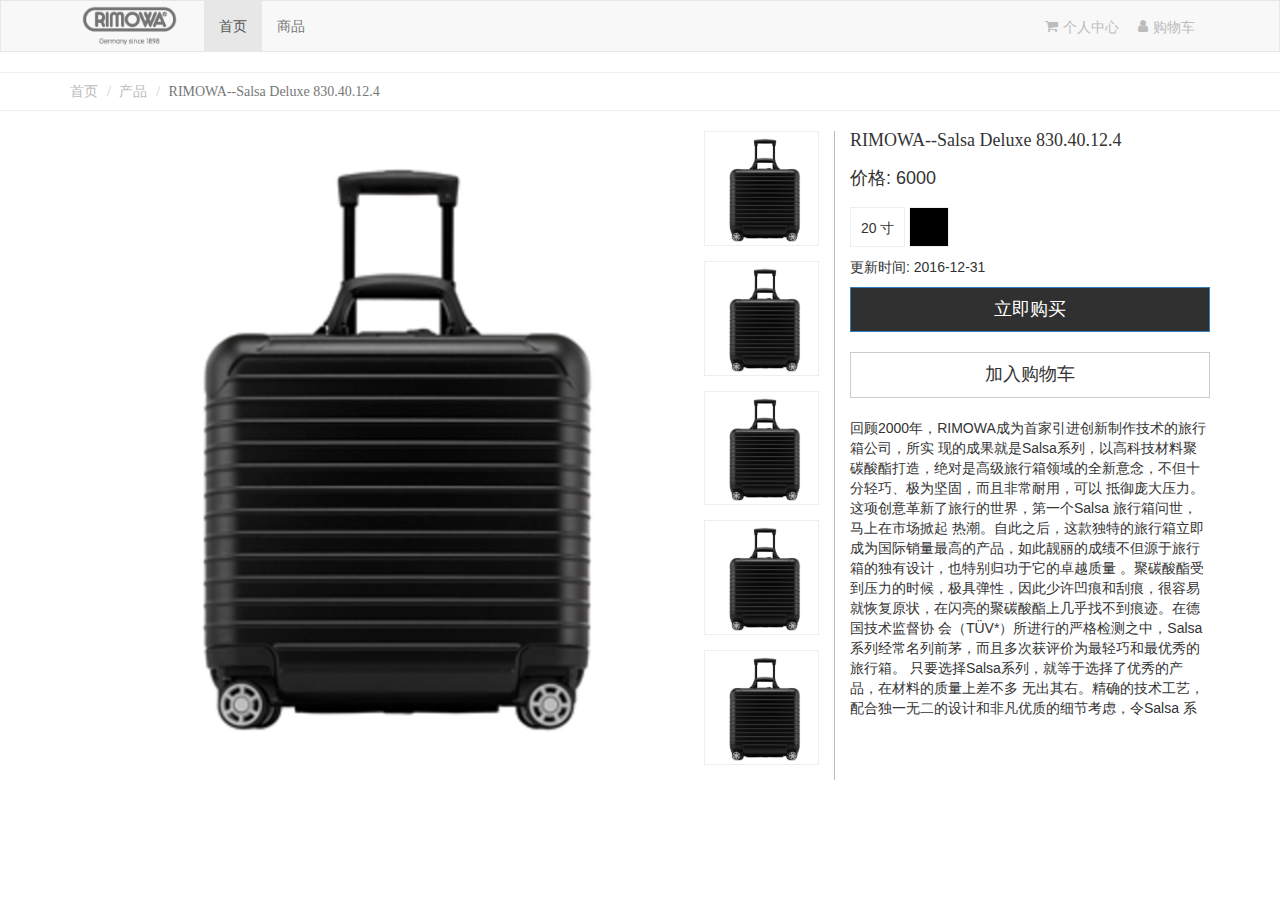
==== commit 033905b6: "dd" ====
--- a/detail.html
+++ b/detail.html
@@ -59,30 +59,45 @@
 </nav>
 
 <!-- main  -->
+<div class="container-fluid breadcrumb-box">
+	<ol class="breadcrumb container">
+		<li><a href="#">首页</a></li>
+		<li><a href="#">产品</a></li>
+		<li class="active">RIMOWA--Salsa Deluxe 830.40.12.4</li>
+	</ol>	
+</div>
+
+
 <div class="container">
-	<ol class="breadcrumb">
-	  <li><a href="#">首页</a></li>
-	  <li><a href="#">产品</a></li>
-	  <li class="active">RIMOWA--Salsa Deluxe 830.40.12.4</li>
-	</ol>
+
 
 	<div class="row">
-		<div class="col-md-6">
-			<div class="image-group">
-				<img src="images/detail_1.jpg">	
+		<div class="col-md-8 image-group">
+			<div class="row">
+				
+				<div class="img-gallary col-md-10">
+					<img src="images/detail_1.jpg">
+				</div>	
+				<ul class="img-thumbnail col-md-2">
+					<li><img src="images/detail_1.jpg"></li>
+					<li><img src="images/detail_1.jpg"></li>
+					<li><img src="images/detail_1.jpg"></li>
+					<li><img src="images/detail_1.jpg"></li>
+					<li><img src="images/detail_1.jpg"></li>
+				</ul>
 			</div>
 		</div>
-		<div class="col-md-6 detail-cont">
+		<div class="col-md-4 detail-cont">
 			<div>
 				<h2 class="pro-name">RIMOWA--Salsa Deluxe 830.40.12.4</h2>
 				<div >
 					<ul>
 
 						<li class="price">
-							<p>6000</p>
+							<p>价格: 6000</p>
 						</li>
 						<li class="attr">
-							<span class="size">20 寸</span> <span class=" color red"></span>
+							<span class="size">20 寸</span> <a title="黑色" class=" color black"></a>
 						</li>						
 <!-- 						<li class=" attr attr-size"><span>尺寸</span>
 							<span>20 inch</span>
@@ -99,15 +114,30 @@
 					</ul>
 					<p>更新时间: 2016-12-31</p>
 					<div class="row">
-						<div class="col-md-6">
+						<div class="col-md-12">
 							<button class="btn btn-primary btn-block btn-lg">立即购买</button>
 						</div>
 
-						<div class="col-md-6">
+						<div class="col-md-12">
 							<button class="btn btn-default  btn-block btn-lg ">加入购物车</button>
 						</div>
-						
-						
+
+					</div>
+					<div class="row brief-introduction">
+						<div class="col-md-12">
+回顾2000年，RIMOWA成为首家引进创新制作技术的旅行箱公司，所实 现的成果就是Salsa系列，以高科技材料聚碳酸酯打造，绝对是高级旅行箱领域的全新意念，不但十分轻巧、极为坚固，而且非常耐用，可以 抵御庞大压力。
+
+这项创意革新了旅行的世界，第一个Salsa 旅行箱问世，马上在市场掀起 热潮。自此之后，这款独特的旅行箱立即成为国际销量最高的产品，如此靓丽的成绩不但源于旅行箱的独有设计，也特别归功于它的卓越质量 。聚碳酸酯受到压力的时候，极具弹性，因此少许凹痕和刮痕，很容易就恢复原状，在闪亮的聚碳酸酯上几乎找不到痕迹。在德国技术监督协 会（TÜV*）所进行的严格检测之中，Salsa系列经常名列前茅，而且多次获评价为最轻巧和最优秀的旅行箱。
+
+只要选择Salsa系列，就等于选择了优秀的产品，在材料的质量上差不多 无出其右。精确的技术工艺，配合独一无二的设计和非凡优质的细节考虑，令Salsa 系列常被视为同类之中最优质的旅行箱。
+
+* 德国品质监控机构，专门检测产品的质量水平。
+轻巧重量和稳定性能的结合，这就是聚碳酸酯的特 别之处。
+卓越标记：RIMOWA的 商标，是质量的保证。 
+安全稳健 ：嵌入式TSA 锁与旅行箱融为一体，妥善保护一切物品，并且可于通过保安检查时轻易开启，丝毫不会受损。 多段式伸缩杆，令旅行箱可以灵活拉动，轻松自如。 
+宏大的运动型Multiwheel® 旅行箱空间宽广，专门 为存放运动器材而设。 
+不但有高雅的哑黑色和哑灰色，也有炫目的香槟色和经典银色，Salsa 系列拥有四种具代表性的色彩，充分展现 了聚碳酸酯旅行箱极具个性的面貌和现代风格。							
+						</div>						
 					</div>
 				</div>
 			</div>
@@ -143,9 +173,9 @@
 	</div>
 
 	<!-- product description -->
-	<div class="row">
+	<div class="row" style="display: none;">
 		<div class="col-md-3 related-pro">
-			<h2 class="title">相关商品</h2>
+			<h2 ><span>相关商品</span></h2>
 			<ul>
 				<li>
 					<div class="thumbnail">
--- a/css/style.css
+++ b/css/style.css
@@ -1 +1 @@
-﻿.navbar a{font-size:14px}.navbar a.navbar-brand{padding:0 15px;position:relative}.navbar a.navbar-brand .navbar-brand-logo-box{background:url(../images/rimowa-logo.png) no-repeat center center;display:block;width:119px;height:50px;background-size:80%}.navbar .navbar-right{height:50px;position:relative}.navbar .navbar-right a{display:inline-block;line-height:50px;margin-left:15px}.navbar .navbar-right span{font-size:14px;vertical-align:middle;margin-left:5px}.footer{border-top:1px solid #f6f6f6;padding:15px 0}.footer .container .col-md-4 img{margin-bottom:10px}.footer .container .col-md-4 p{margin-bottom:0px;color:#bcbcbc;font-size:12px}.footer .container .col-md-4:nth-child(2){text-align:center}.footer .container .col-md-4:last-child{text-align:right}.footer .container .col-md-4:last-child p{margin-bottom:5px}.list .main-cont .thumbnail .caption a{color:#bcbcbc}.left-side .sub-cat-list{border-right:1px solid #eee;margin:0;padding:0;list-style:none}.left-side .sub-cat-list h2{font-size:14px;color:#303030}.left-side .sub-cat-list a{font-size:12px;color:#bcbcbc}.left-side .sub-cat-list li ul{list-style:none;padding:0 0 0 20px;margin:0}.left-side .sub-cat-list li ul li{padding:5px 0;font-family:'century gothic'}.detail .detail-cont .pro-name{margin:0;font-size:18px;font-family:'century gothic'}.detail .detail-cont .price p{margin:0;padding:15px 0;font-size:18px}.detail .detail-cont ul{list-style:none;margin:0;padding:0}.detail .detail-cont ul .attr{margin-bottom:10px}.detail .detail-cont ul .attr ul{list-style:none;padding:0;margin:0}.detail .detail-cont ul .attr ul li{display:inline-block;width:40px}.detail .detail-cont ul .attr ul li span{display:inline-block;width:40px;height:40px;box-sizing:border-box;border:1px solid #eee}.detail .detail-cont ul .attr ul li.attr-color-red span{background:red}.detail .detail-cont ul .attr ul li.attr-color-black span{background:black}.detail .detail-cont ul .attr span{display:inline-block;height:40px;line-height:40px;vertical-align:middle}.detail .detail-cont ul .attr span:nth-child(2){height:40px;line-height:40px}.detail .detail-cont ul .attr.attr-color span{width:40px}.detail .detail-cont ul .attr.attr-color .red{background:red}.detail .detail-cont ul .attr.attr-color li{height:40px}.detail .detail-cont ul .attr.attr-size span{width:40px}.detail .detail-cont ul .attr.attr-size span:nth-child(2){border:1px solid #eee;width:auto;padding:0 10px}.detail .detail-cont ul .attr.attr-price span:first-child{width:40px}.detail .detail-cont ul .attr span{height:40px;line-height:40px}.detail .detail-cont ul .attr span.size{padding:0 10px;border:1px solid #eee}.detail .detail-cont ul .attr span.color{display:inline-block;width:40px;height:40px;box-sizing:border-box;border:1px solid #eee}.detail .detail-cont ul .attr span.color.red{background:red}.detail .image-group img{width:100%}.detail .related-pro ul{list-style:none;margin:0;padding:0}a{color:#bcbcbc}.title{margin:0;display:inline-block;border:1px solid #bcbcbc;border-radius:50px;font-size:15px;padding:10px 30px;color:#bcbcbc}.thumbnail .caption{color:#bcbcbc}.thumbnail .caption h3{font-family:'century gothic';font-size:14px;text-overflow:ellipsis;overflow:hidden;white-space:nowrap;font-weight:200}.breadcrumb li:last-child{font-family:'century gothic'}.breadcrumb li:before{font-family:'黑体'}.btn{border-radius:0}.index .main-body img{width:100%}.index .main-body .new-pro-list .title{margin-bottom:30px}
+﻿.navbar{border-radius:0}.navbar a{font-size:14px}.navbar a.navbar-brand{padding:0 15px;position:relative}.navbar a.navbar-brand .navbar-brand-logo-box{background:url(../images/rimowa-logo.png) no-repeat center center;display:block;width:119px;height:50px;background-size:80%}.navbar .navbar-right{height:50px;position:relative}.navbar .navbar-right a{display:inline-block;line-height:50px;margin-left:15px}.navbar .navbar-right span{font-size:14px;vertical-align:middle;margin-left:5px}.footer{border-top:1px solid #f6f6f6;padding:15px 0}.footer .container .col-md-4 img{margin-bottom:10px}.footer .container .col-md-4 p{margin-bottom:0px;color:#bcbcbc;font-size:12px}.footer .container .col-md-4:nth-child(2){text-align:center}.footer .container .col-md-4:last-child{text-align:right}.footer .container .col-md-4:last-child p{margin-bottom:5px}.list .main-cont .thumbnail .caption a{color:#bcbcbc}.left-side .sub-cat-list{border-right:1px solid #eee;margin:0;padding:0;list-style:none}.left-side .sub-cat-list h2{font-size:14px;color:#303030}.left-side .sub-cat-list a{font-size:12px;color:#bcbcbc}.left-side .sub-cat-list li ul{list-style:none;padding:0 0 0 20px;margin:0}.left-side .sub-cat-list li ul li{padding:5px 0;font-family:'century gothic'}.detail .detail-cont .pro-name{margin:0;font-size:18px;font-family:'century gothic'}.detail .detail-cont .price p{margin:0;padding:15px 0;font-size:18px}.detail .detail-cont .col-md-12 .btn{margin-bottom:20px}.detail .detail-cont ul{list-style:none;margin:0;padding:0}.detail .detail-cont ul .attr{margin-bottom:10px}.detail .detail-cont ul .attr ul{list-style:none;padding:0;margin:0}.detail .detail-cont ul .attr ul li{display:inline-block;width:40px}.detail .detail-cont ul .attr ul li span{display:inline-block;width:40px;height:40px;box-sizing:border-box;border:1px solid #eee}.detail .detail-cont ul .attr ul li.attr-color-red span{background:red}.detail .detail-cont ul .attr ul li.attr-color-black span{background:black}.detail .detail-cont ul .attr span{display:inline-block;height:40px;line-height:40px;vertical-align:middle}.detail .detail-cont ul .attr span:nth-child(2){height:40px;line-height:40px}.detail .detail-cont ul .attr.attr-color span{width:40px}.detail .detail-cont ul .attr.attr-color .red{background:red}.detail .detail-cont ul .attr.attr-color li{height:40px}.detail .detail-cont ul .attr.attr-size span{width:40px}.detail .detail-cont ul .attr.attr-size span:nth-child(2){border:1px solid #eee;width:auto;padding:0 10px}.detail .detail-cont ul .attr.attr-price span:first-child{width:40px}.detail .detail-cont ul .attr span,.detail .detail-cont ul .attr a{height:40px;line-height:40px;vertical-align:middle}.detail .detail-cont ul .attr span.size,.detail .detail-cont ul .attr a.size{padding:0 10px;border:1px solid #eee}.detail .detail-cont ul .attr span.color,.detail .detail-cont ul .attr a.color{display:inline-block;width:40px;height:40px;box-sizing:border-box;border:1px solid #eee}.detail .detail-cont ul .attr span.color.red,.detail .detail-cont ul .attr a.color.red{background:red}.detail .detail-cont ul .attr span.color.black,.detail .detail-cont ul .attr a.color.black{background:black}.detail .detail-cont .brief-introduction .col-md-12{height:300px;overflow:hidden;overflow-y:auto}.detail .image-group{border-right:1px solid #bcbcbc}.detail .image-group .img-thumbnail{margin:0;padding:0 15px 0 0;border:0;list-style:none}.detail .image-group .img-thumbnail li{border:1px solid #eee;margin-bottom:15px}.detail .image-group img{width:100%}.detail .related-pro h2{margin:0;padding:0;border-bottom:1px solid #bcbcbc}.detail .related-pro h2 span{display:inline-block;border-top:1px solid #bcbcbc;border-left:1px solid #bcbcbc;border-right:1px solid #bcbcbc;font-size:16px;padding:10px 20px}.detail .related-pro ul{border:1px solid #bcbcbc;border-top:0;list-style:none;margin:0;padding:0}a{color:#bcbcbc}.title{margin:0;display:inline-block;border:1px solid #bcbcbc;border-radius:50px;font-size:15px;padding:10px 30px;color:#bcbcbc}.thumbnail{border:0;margin-bottom:0}.thumbnail .caption{color:#bcbcbc}.thumbnail .caption h3{font-family:'century gothic';font-size:14px;text-overflow:ellipsis;overflow:hidden;white-space:nowrap;font-weight:200}.breadcrumb{margin:0 auto;background:none}.breadcrumb li:last-child{font-family:'century gothic'}.breadcrumb li:before{font-family:'黑体'}.breadcrumb-box{border-top:1px solid #eee;border-bottom:1px solid #eee;margin-bottom:20px}.btn{border-radius:0}.btn-primary{background:#303030}.btn-primary:hover{background:#000}.index .main-body img{width:100%}.index .main-body .new-pro-list .title{margin-bottom:30px}
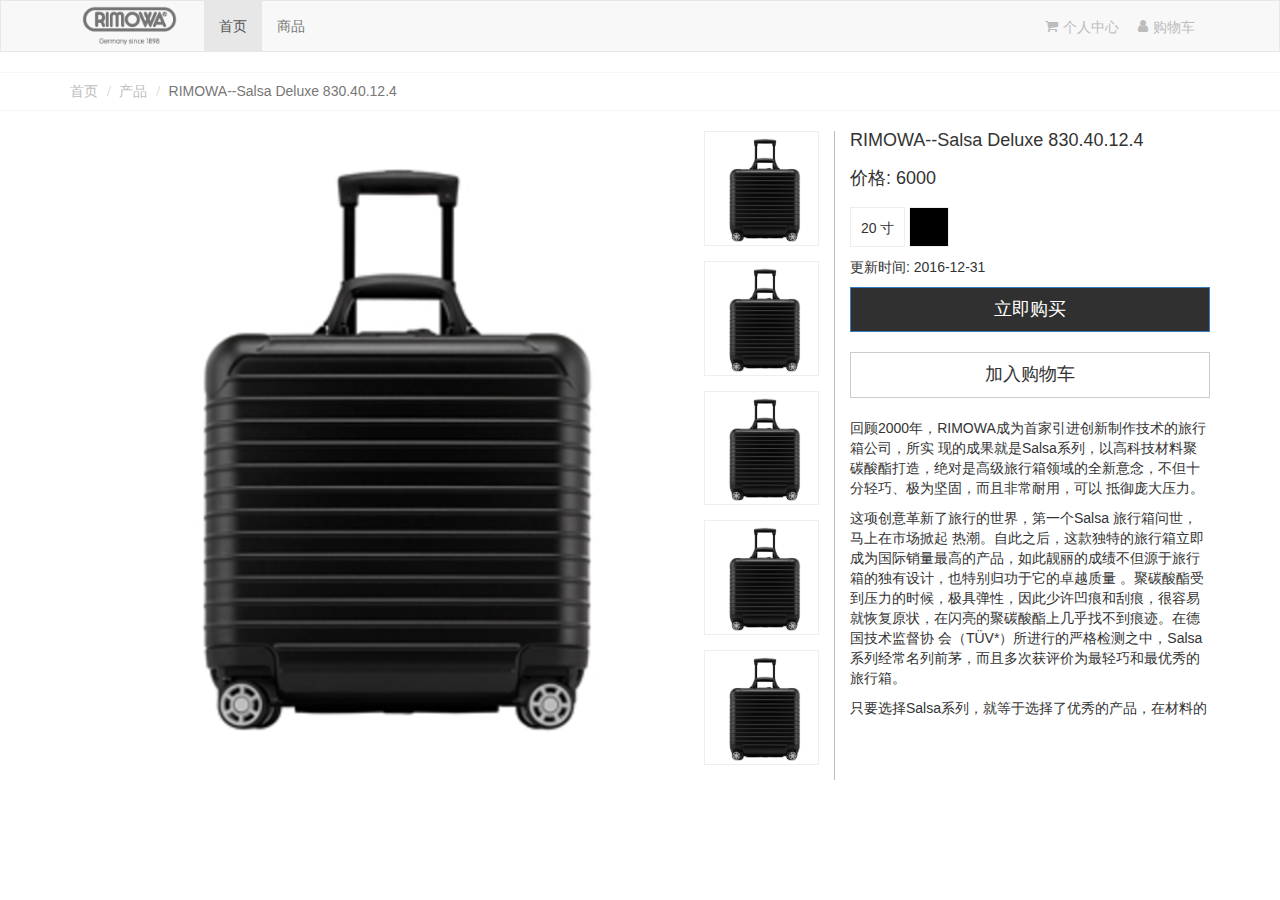
==== commit dc662111: "11" ====
--- a/detail.html
+++ b/detail.html
@@ -125,18 +125,18 @@
 					</div>
 					<div class="row brief-introduction">
 						<div class="col-md-12">
-回顾2000年，RIMOWA成为首家引进创新制作技术的旅行箱公司，所实 现的成果就是Salsa系列，以高科技材料聚碳酸酯打造，绝对是高级旅行箱领域的全新意念，不但十分轻巧、极为坚固，而且非常耐用，可以 抵御庞大压力。
-
-这项创意革新了旅行的世界，第一个Salsa 旅行箱问世，马上在市场掀起 热潮。自此之后，这款独特的旅行箱立即成为国际销量最高的产品，如此靓丽的成绩不但源于旅行箱的独有设计，也特别归功于它的卓越质量 。聚碳酸酯受到压力的时候，极具弹性，因此少许凹痕和刮痕，很容易就恢复原状，在闪亮的聚碳酸酯上几乎找不到痕迹。在德国技术监督协 会（TÜV*）所进行的严格检测之中，Salsa系列经常名列前茅，而且多次获评价为最轻巧和最优秀的旅行箱。
-
-只要选择Salsa系列，就等于选择了优秀的产品，在材料的质量上差不多 无出其右。精确的技术工艺，配合独一无二的设计和非凡优质的细节考虑，令Salsa 系列常被视为同类之中最优质的旅行箱。
-
-* 德国品质监控机构，专门检测产品的质量水平。
+<p>回顾2000年，RIMOWA成为首家引进创新制作技术的旅行箱公司，所实 现的成果就是Salsa系列，以高科技材料聚碳酸酯打造，绝对是高级旅行箱领域的全新意念，不但十分轻巧、极为坚固，而且非常耐用，可以 抵御庞大压力。</p>
+
+<p>这项创意革新了旅行的世界，第一个Salsa 旅行箱问世，马上在市场掀起 热潮。自此之后，这款独特的旅行箱立即成为国际销量最高的产品，如此靓丽的成绩不但源于旅行箱的独有设计，也特别归功于它的卓越质量 。聚碳酸酯受到压力的时候，极具弹性，因此少许凹痕和刮痕，很容易就恢复原状，在闪亮的聚碳酸酯上几乎找不到痕迹。在德国技术监督协 会（TÜV*）所进行的严格检测之中，Salsa系列经常名列前茅，而且多次获评价为最轻巧和最优秀的旅行箱。</p>
+
+<p>只要选择Salsa系列，就等于选择了优秀的产品，在材料的质量上差不多 无出其右。精确的技术工艺，配合独一无二的设计和非凡优质的细节考虑，令Salsa 系列常被视为同类之中最优质的旅行箱。</p>
+
+<p>* 德国品质监控机构，专门检测产品的质量水平。
 轻巧重量和稳定性能的结合，这就是聚碳酸酯的特 别之处。
 卓越标记：RIMOWA的 商标，是质量的保证。 
 安全稳健 ：嵌入式TSA 锁与旅行箱融为一体，妥善保护一切物品，并且可于通过保安检查时轻易开启，丝毫不会受损。 多段式伸缩杆，令旅行箱可以灵活拉动，轻松自如。 
 宏大的运动型Multiwheel® 旅行箱空间宽广，专门 为存放运动器材而设。 
-不但有高雅的哑黑色和哑灰色，也有炫目的香槟色和经典银色，Salsa 系列拥有四种具代表性的色彩，充分展现 了聚碳酸酯旅行箱极具个性的面貌和现代风格。							
+不但有高雅的哑黑色和哑灰色，也有炫目的香槟色和经典银色，Salsa 系列拥有四种具代表性的色彩，充分展现 了聚碳酸酯旅行箱极具个性的面貌和现代风格。	</p>						
 						</div>						
 					</div>
 				</div>
--- a/css/style.css
+++ b/css/style.css
@@ -1 +1 @@
-﻿.navbar{border-radius:0}.navbar a{font-size:14px}.navbar a.navbar-brand{padding:0 15px;position:relative}.navbar a.navbar-brand .navbar-brand-logo-box{background:url(../images/rimowa-logo.png) no-repeat center center;display:block;width:119px;height:50px;background-size:80%}.navbar .navbar-right{height:50px;position:relative}.navbar .navbar-right a{display:inline-block;line-height:50px;margin-left:15px}.navbar .navbar-right span{font-size:14px;vertical-align:middle;margin-left:5px}.footer{border-top:1px solid #f6f6f6;padding:15px 0}.footer .container .col-md-4 img{margin-bottom:10px}.footer .container .col-md-4 p{margin-bottom:0px;color:#bcbcbc;font-size:12px}.footer .container .col-md-4:nth-child(2){text-align:center}.footer .container .col-md-4:last-child{text-align:right}.footer .container .col-md-4:last-child p{margin-bottom:5px}.list .main-cont .thumbnail .caption a{color:#bcbcbc}.left-side .sub-cat-list{border-right:1px solid #eee;margin:0;padding:0;list-style:none}.left-side .sub-cat-list h2{font-size:14px;color:#303030}.left-side .sub-cat-list a{font-size:12px;color:#bcbcbc}.left-side .sub-cat-list li ul{list-style:none;padding:0 0 0 20px;margin:0}.left-side .sub-cat-list li ul li{padding:5px 0;font-family:'century gothic'}.detail .detail-cont .pro-name{margin:0;font-size:18px;font-family:'century gothic'}.detail .detail-cont .price p{margin:0;padding:15px 0;font-size:18px}.detail .detail-cont .col-md-12 .btn{margin-bottom:20px}.detail .detail-cont ul{list-style:none;margin:0;padding:0}.detail .detail-cont ul .attr{margin-bottom:10px}.detail .detail-cont ul .attr ul{list-style:none;padding:0;margin:0}.detail .detail-cont ul .attr ul li{display:inline-block;width:40px}.detail .detail-cont ul .attr ul li span{display:inline-block;width:40px;height:40px;box-sizing:border-box;border:1px solid #eee}.detail .detail-cont ul .attr ul li.attr-color-red span{background:red}.detail .detail-cont ul .attr ul li.attr-color-black span{background:black}.detail .detail-cont ul .attr span{display:inline-block;height:40px;line-height:40px;vertical-align:middle}.detail .detail-cont ul .attr span:nth-child(2){height:40px;line-height:40px}.detail .detail-cont ul .attr.attr-color span{width:40px}.detail .detail-cont ul .attr.attr-color .red{background:red}.detail .detail-cont ul .attr.attr-color li{height:40px}.detail .detail-cont ul .attr.attr-size span{width:40px}.detail .detail-cont ul .attr.attr-size span:nth-child(2){border:1px solid #eee;width:auto;padding:0 10px}.detail .detail-cont ul .attr.attr-price span:first-child{width:40px}.detail .detail-cont ul .attr span,.detail .detail-cont ul .attr a{height:40px;line-height:40px;vertical-align:middle}.detail .detail-cont ul .attr span.size,.detail .detail-cont ul .attr a.size{padding:0 10px;border:1px solid #eee}.detail .detail-cont ul .attr span.color,.detail .detail-cont ul .attr a.color{display:inline-block;width:40px;height:40px;box-sizing:border-box;border:1px solid #eee}.detail .detail-cont ul .attr span.color.red,.detail .detail-cont ul .attr a.color.red{background:red}.detail .detail-cont ul .attr span.color.black,.detail .detail-cont ul .attr a.color.black{background:black}.detail .detail-cont .brief-introduction .col-md-12{height:300px;overflow:hidden;overflow-y:auto}.detail .image-group{border-right:1px solid #bcbcbc}.detail .image-group .img-thumbnail{margin:0;padding:0 15px 0 0;border:0;list-style:none}.detail .image-group .img-thumbnail li{border:1px solid #eee;margin-bottom:15px}.detail .image-group img{width:100%}.detail .related-pro h2{margin:0;padding:0;border-bottom:1px solid #bcbcbc}.detail .related-pro h2 span{display:inline-block;border-top:1px solid #bcbcbc;border-left:1px solid #bcbcbc;border-right:1px solid #bcbcbc;font-size:16px;padding:10px 20px}.detail .related-pro ul{border:1px solid #bcbcbc;border-top:0;list-style:none;margin:0;padding:0}a{color:#bcbcbc}.title{margin:0;display:inline-block;border:1px solid #bcbcbc;border-radius:50px;font-size:15px;padding:10px 30px;color:#bcbcbc}.thumbnail{border:0;margin-bottom:0}.thumbnail .caption{color:#bcbcbc}.thumbnail .caption h3{font-family:'century gothic';font-size:14px;text-overflow:ellipsis;overflow:hidden;white-space:nowrap;font-weight:200}.breadcrumb{margin:0 auto;background:none}.breadcrumb li:last-child{font-family:'century gothic'}.breadcrumb li:before{font-family:'黑体'}.breadcrumb-box{border-top:1px solid #eee;border-bottom:1px solid #eee;margin-bottom:20px}.btn{border-radius:0}.btn-primary{background:#303030}.btn-primary:hover{background:#000}.index .main-body img{width:100%}.index .main-body .new-pro-list .title{margin-bottom:30px}
+﻿*{appearance:none;-moz-appearance:none;-webkit-appearance:none}a{color:#bcbcbc;text-decoration:none}a:hover{color:#303030;text-decoration:none}a:focus{color:#303030;text-decoration:none}.title{margin:0;display:inline-block;border:1px solid #bcbcbc;border-radius:50px;font-size:15px;padding:10px 30px;color:#bcbcbc}.thumbnail{border:0;margin-bottom:0}.thumbnail .caption{color:#bcbcbc}.thumbnail .caption h3{font-size:14px;text-overflow:ellipsis;overflow:hidden;white-space:nowrap;font-weight:200}.breadcrumb{margin:0 auto;background:none}.breadcrumb li:before{font-family:'黑体'}.breadcrumb-box{border-top:1px solid #f6f6f6;border-bottom:1px solid #f6f6f6;margin-bottom:20px}.btn{border-radius:0}.btn-primary{background:#303030}.btn-primary:hover{background:#000}.navbar{border-radius:0}.navbar a{font-size:14px}.navbar a.navbar-brand{padding:0 15px;position:relative}.navbar a.navbar-brand .navbar-brand-logo-box{background:url(../images/rimowa-logo.png) no-repeat center center;display:block;width:119px;height:50px;background-size:80%}.navbar .navbar-right{height:50px;position:relative}.navbar .navbar-right a{display:inline-block;line-height:50px;margin-left:15px}.navbar .navbar-right span{font-size:14px;vertical-align:middle;margin-left:5px}.footer{border-top:1px solid #f6f6f6;padding:15px 0}.footer .container .col-md-4 img{margin-bottom:10px}.footer .container .col-md-4 p{margin-bottom:0px;color:#bcbcbc;font-size:12px}.footer .container .col-md-4:nth-child(2){text-align:center}.footer .container .col-md-4:last-child{text-align:right}.footer .container .col-md-4:last-child p{margin-bottom:5px}.list .main-cont .thumbnail .caption a{color:#bcbcbc}.left-side .sub-cat-list{border-right:1px solid #eee;margin:0;padding:0;list-style:none}.left-side .sub-cat-list h2{font-size:14px;color:#303030}.left-side .sub-cat-list a{font-size:12px;color:#bcbcbc}.left-side .sub-cat-list li ul{list-style:none;padding:0 0 0 20px;margin:0}.left-side .sub-cat-list li ul li{padding:5px 0}.detail .detail-cont .pro-name{margin:0;font-size:18px}.detail .detail-cont .price p{margin:0;padding:15px 0;font-size:18px}.detail .detail-cont .col-md-12 .btn{margin-bottom:20px}.detail .detail-cont ul{list-style:none;margin:0;padding:0}.detail .detail-cont ul .attr{margin-bottom:10px}.detail .detail-cont ul .attr ul{list-style:none;padding:0;margin:0}.detail .detail-cont ul .attr ul li{display:inline-block;width:40px}.detail .detail-cont ul .attr ul li span{display:inline-block;width:40px;height:40px;box-sizing:border-box;border:1px solid #eee}.detail .detail-cont ul .attr ul li.attr-color-red span{background:red}.detail .detail-cont ul .attr ul li.attr-color-black span{background:black}.detail .detail-cont ul .attr span{display:inline-block;height:40px;line-height:40px;vertical-align:middle}.detail .detail-cont ul .attr span:nth-child(2){height:40px;line-height:40px}.detail .detail-cont ul .attr.attr-color span{width:40px}.detail .detail-cont ul .attr.attr-color .red{background:red}.detail .detail-cont ul .attr.attr-color li{height:40px}.detail .detail-cont ul .attr.attr-size span{width:40px}.detail .detail-cont ul .attr.attr-size span:nth-child(2){border:1px solid #eee;width:auto;padding:0 10px}.detail .detail-cont ul .attr.attr-price span:first-child{width:40px}.detail .detail-cont ul .attr span,.detail .detail-cont ul .attr a{height:40px;line-height:40px;vertical-align:middle}.detail .detail-cont ul .attr span.size,.detail .detail-cont ul .attr a.size{padding:0 10px;border:1px solid #eee}.detail .detail-cont ul .attr span.color,.detail .detail-cont ul .attr a.color{display:inline-block;width:40px;height:40px;box-sizing:border-box;border:1px solid #eee}.detail .detail-cont ul .attr span.color.red,.detail .detail-cont ul .attr a.color.red{background:red}.detail .detail-cont ul .attr span.color.black,.detail .detail-cont ul .attr a.color.black{background:black}.detail .detail-cont .brief-introduction .col-md-12{height:300px;overflow:hidden;overflow-y:auto}.detail .detail-cont .brief-introduction .col-md-12 p{text-indent:2deg}.detail .image-group{border-right:1px solid #bcbcbc}.detail .image-group .img-thumbnail{margin:0;padding:0 15px 0 0;border:0;list-style:none}.detail .image-group .img-thumbnail li{border:1px solid #eee;margin-bottom:15px}.detail .image-group img{width:100%}.detail .related-pro h2{margin:0;padding:0;border-bottom:1px solid #bcbcbc}.detail .related-pro h2 span{display:inline-block;border-top:1px solid #bcbcbc;border-left:1px solid #bcbcbc;border-right:1px solid #bcbcbc;font-size:16px;padding:10px 20px}.detail .related-pro ul{border:1px solid #bcbcbc;border-top:0;list-style:none;margin:0;padding:0}.index .main-body img{width:100%}.index .main-body .new-pro-list .title{margin-bottom:30px}.index .main-body .mb-image-show{display:none}
